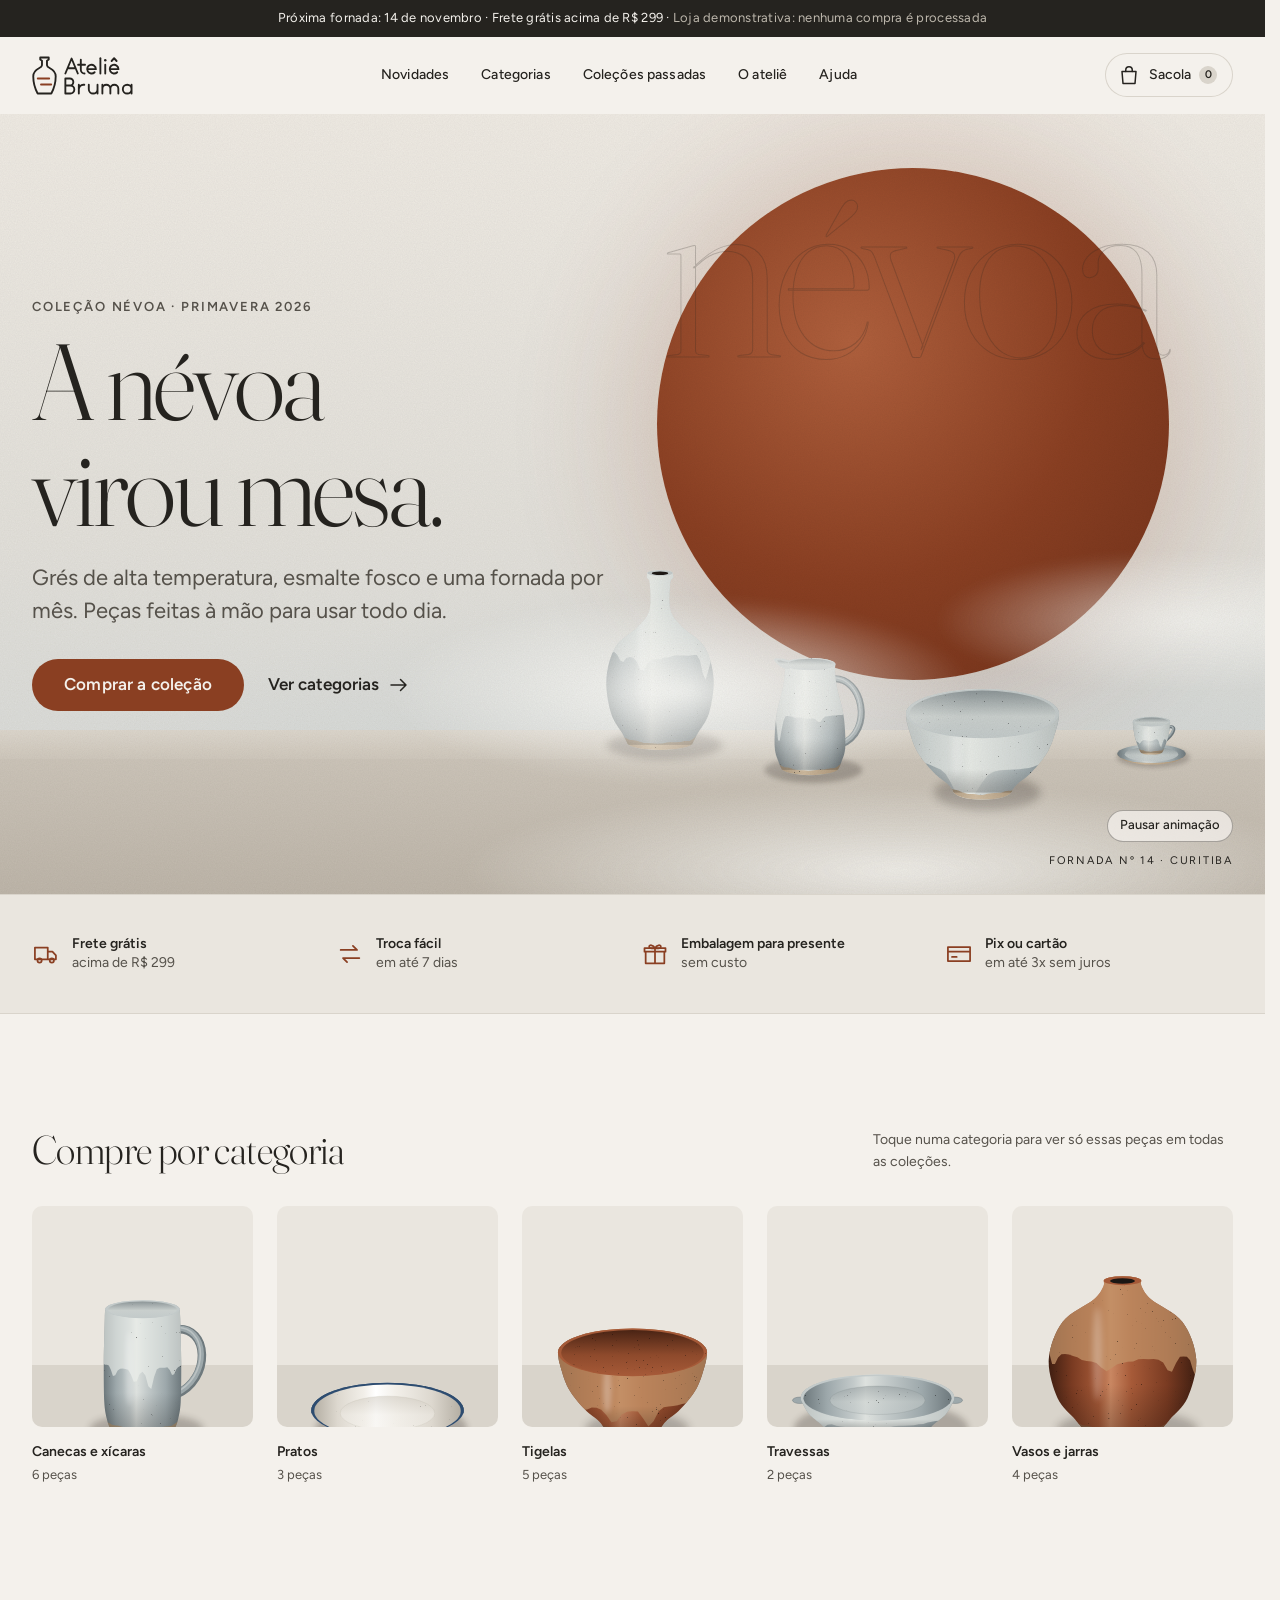
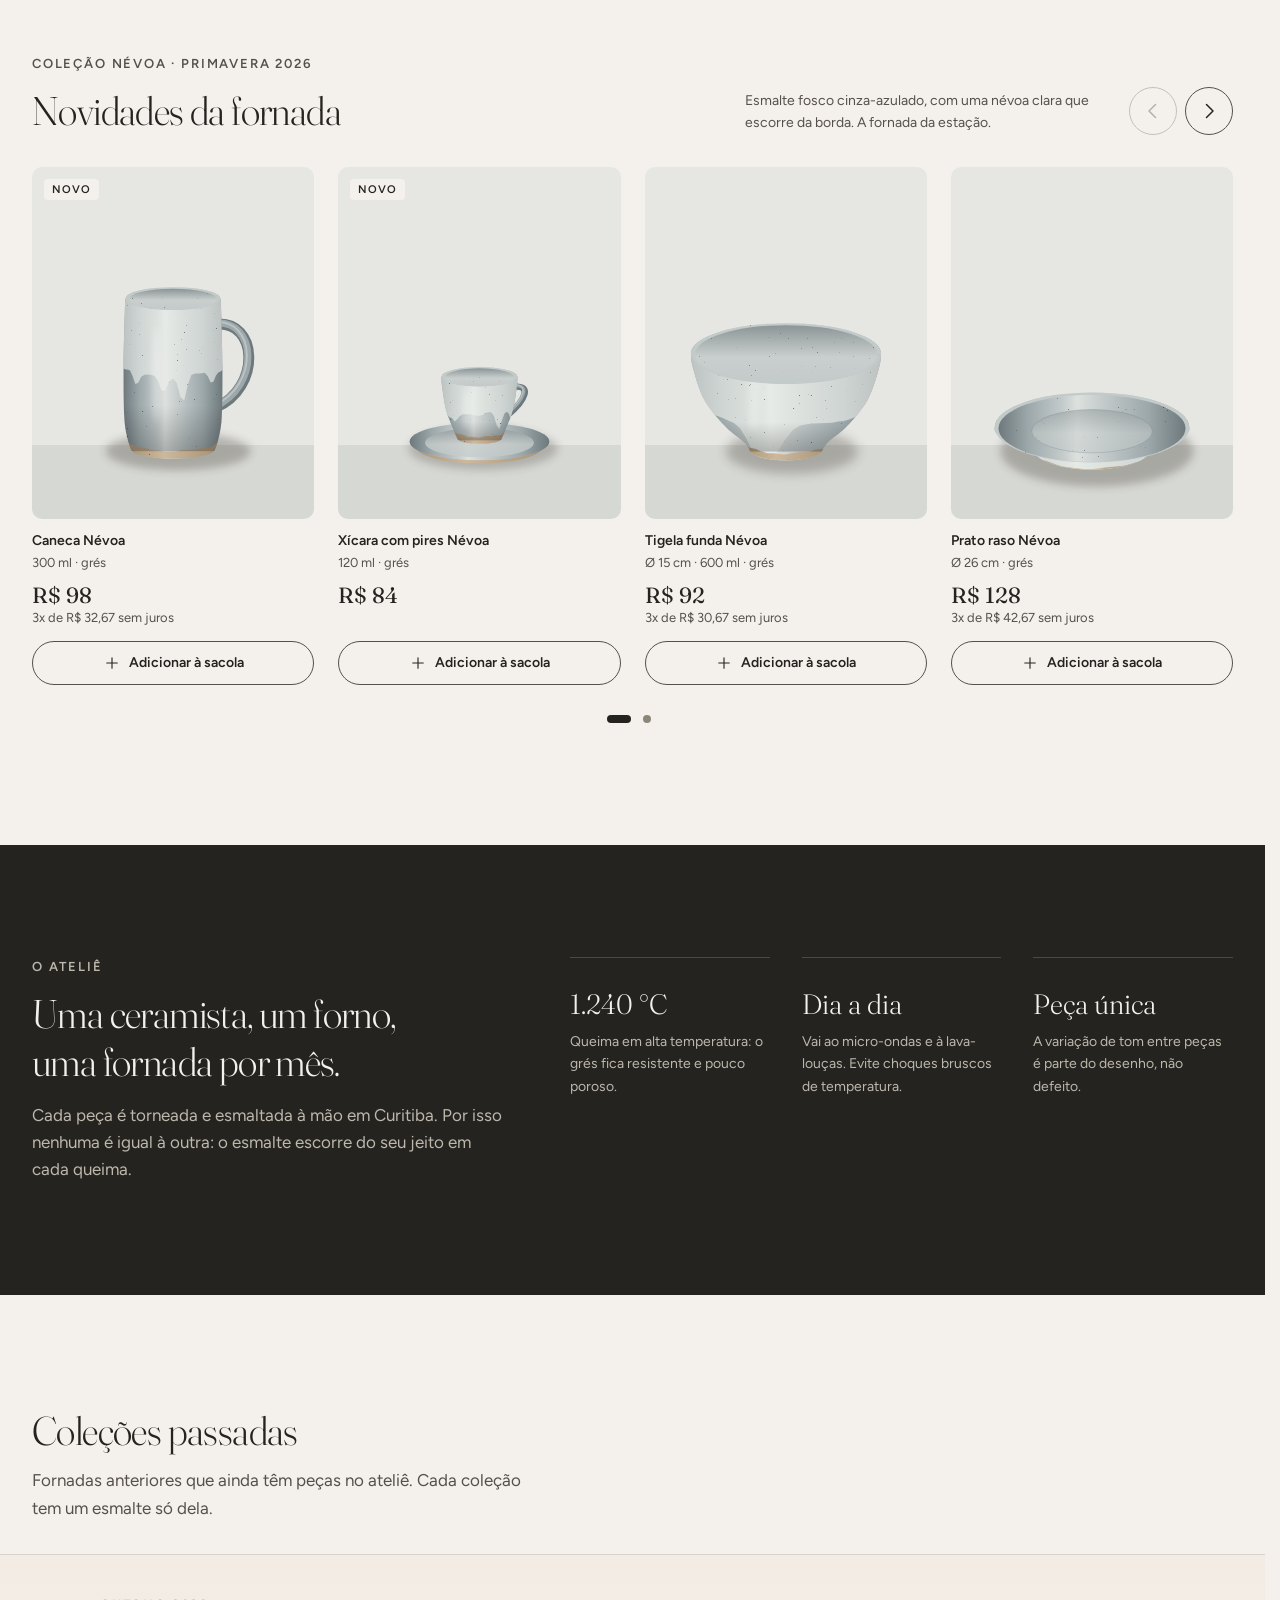
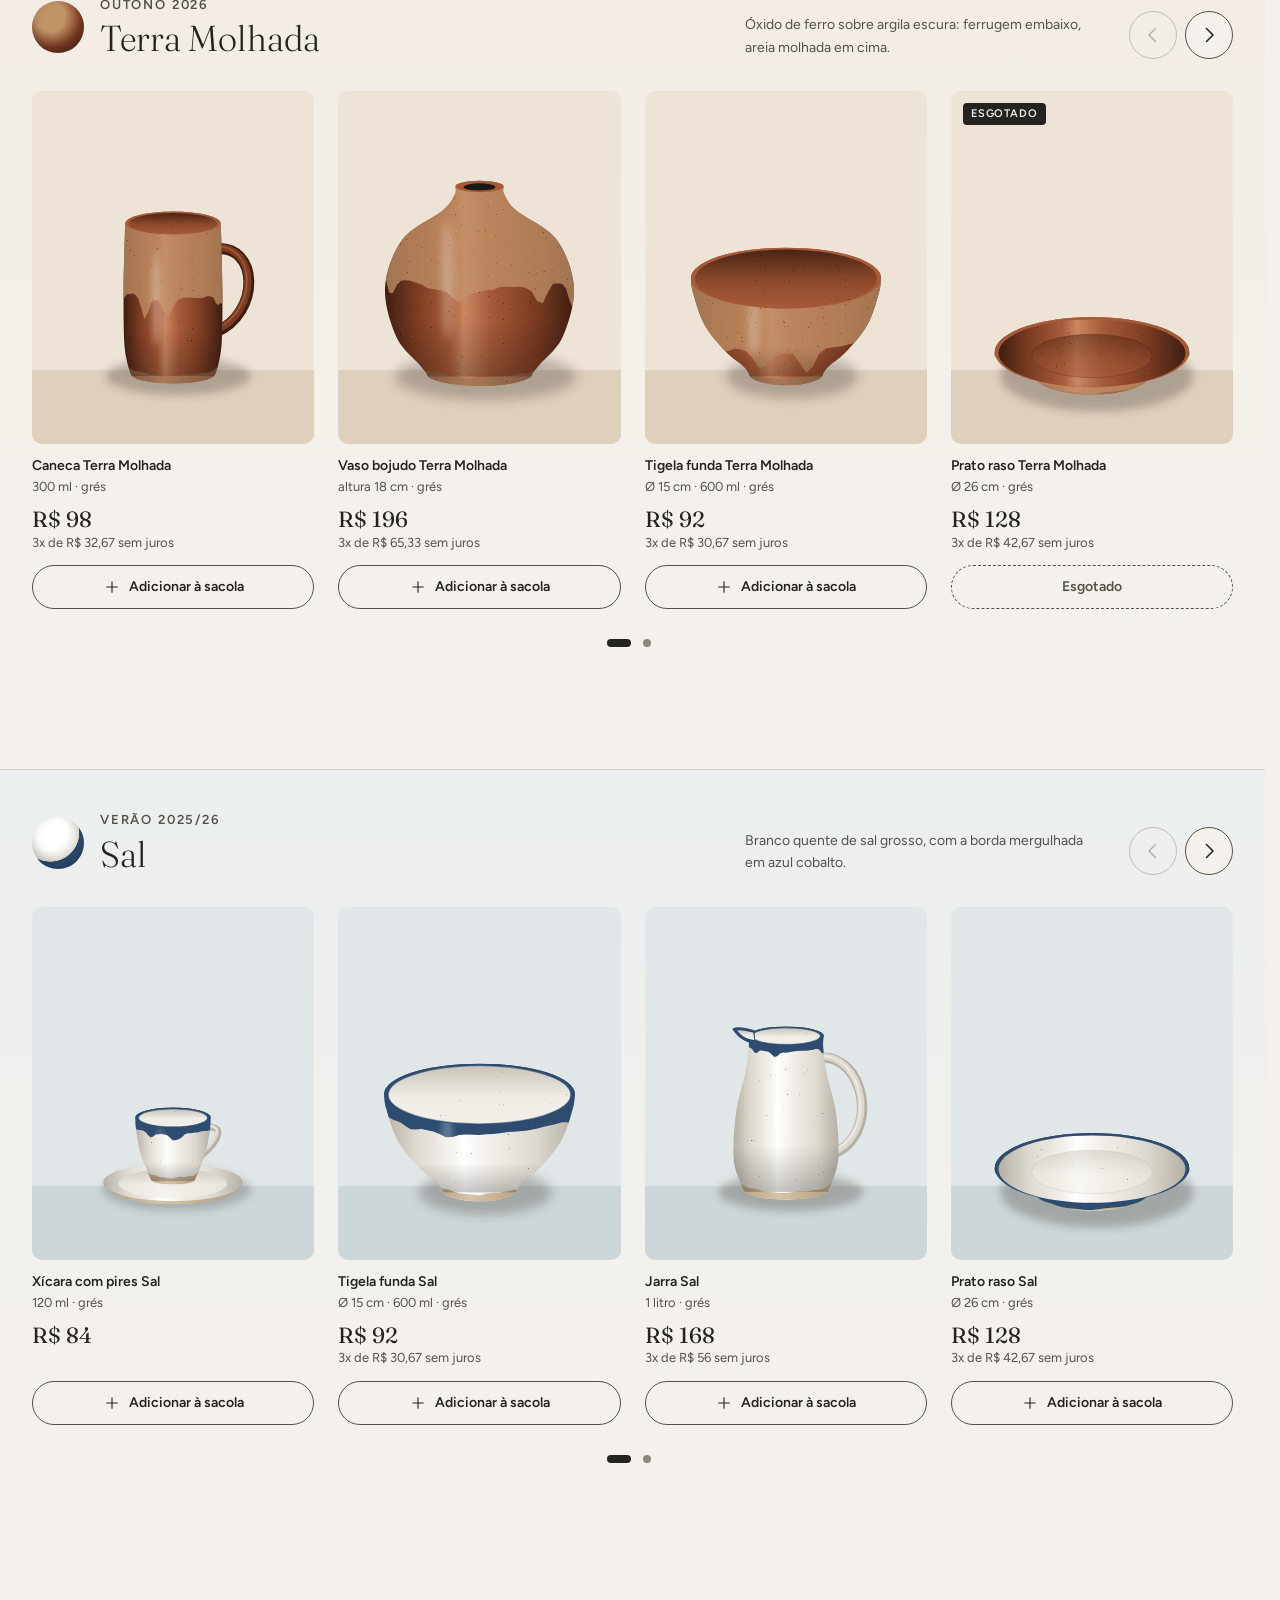
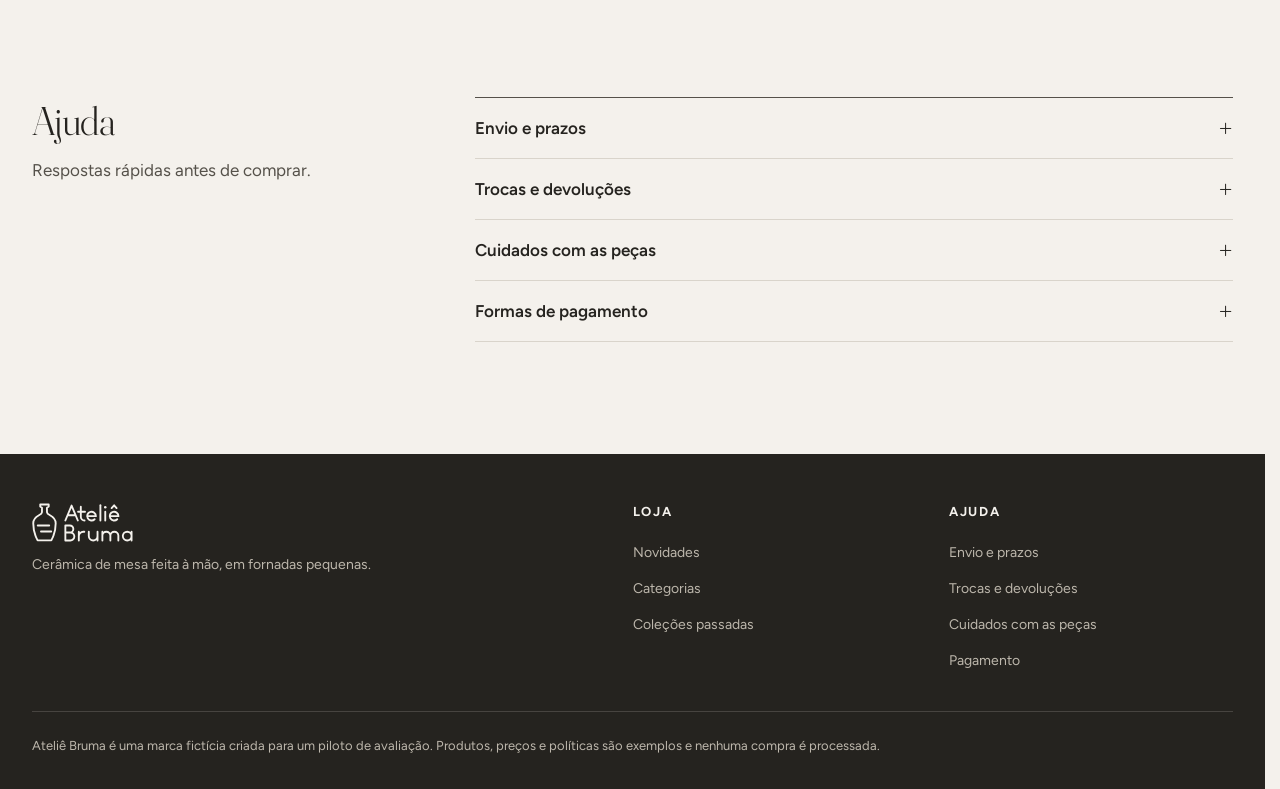
==== site/index.html @ a307203d "feat(site): faixa com data da próxima fornada e menu do celular por peça e por momento Padrões da pe" ====
<!doctype html>
<html lang="pt-BR" class="no-js">
<head>
<meta charset="utf-8">
<meta name="viewport" content="width=device-width, initial-scale=1">
<title>Ateliê Bruma | Loja de cerâmica de mesa feita à mão (marca fictícia)</title>
<meta name="description" content="Loja demonstrativa do Ateliê Bruma, marca fictícia de cerâmica de mesa em grés feita à mão. Coleção Névoa e coleções passadas. Nenhuma compra é processada.">
<meta name="robots" content="noindex">
<meta name="color-scheme" content="light">
<meta name="theme-color" content="#F4F1EC">
<link rel="icon" type="image/svg+xml" href="assets/icone.svg">
<link rel="preload" href="fonts/fraunces-latin-var.woff2" as="font" type="font/woff2" crossorigin>
<link rel="preload" href="fonts/figtree-latin-var.woff2" as="font" type="font/woff2" crossorigin>
<link rel="stylesheet" href="tokens.css">
<link rel="stylesheet" href="styles.css">
<script>document.documentElement.classList.remove("no-js");</script>
<script src="app.js" defer></script>
</head>
<body id="topo">

<a class="skip" href="#conteudo">Pular para o conteúdo</a>

<p class="announce">Próxima fornada: 14 de novembro <span class="announce__sep" aria-hidden="true">·</span> <span class="announce__ship">Frete grátis acima de R$ 299</span> <span class="announce__sep announce__sep--2" aria-hidden="true">·</span> <span class="announce__demo">Loja demonstrativa<span class="announce__long">: nenhuma compra é processada</span></span></p>

<header class="header" data-header>
  <div class="wrap header__in">
    <button class="icon-btn header__menu" type="button" aria-label="Abrir menu" aria-expanded="false" aria-controls="menu" data-open-menu><svg viewBox="0 0 24 24" aria-hidden="true"><path d="M3 6.5h18M3 12h18M3 17.5h12"/></svg></button>
    <a class="brand" href="#topo"><img src="assets/logo-principal.svg" width="101" height="40" alt="Ateliê Bruma"><span class="sr-only">, início</span></a>
    <nav class="nav" aria-label="Principal">
      <ul role="list">
        <li><a href="#novidades">Novidades</a></li>
        <li><a href="#categorias">Categorias</a></li>
        <li><a href="#colecoes">Coleções passadas</a></li>
        <li><a href="#atelie">O ateliê</a></li>
        <li><a href="#ajuda">Ajuda</a></li>
      </ul>
    </nav>
    <button class="bag-btn" type="button" aria-controls="sacola" aria-expanded="false" data-open-cart>
      <svg viewBox="0 0 24 24" aria-hidden="true"><path d="M5 8.5h14l-1 12H6z"/><path d="M8.75 8.5V7a3.25 3.25 0 0 1 6.5 0v1.5"/></svg><span class="bag-btn__label">Sacola</span><span class="bag-btn__count" data-cart-count aria-hidden="true">0</span><span class="sr-only" data-cart-count-sr>, 0 itens</span>
    </button>
  </div>
</header>

<div class="drawer drawer--left" id="menu" data-drawer hidden>
  <div class="drawer__scrim" data-close></div>
  <div class="drawer__panel" role="dialog" aria-modal="true" aria-label="Menu">
    <div class="drawer__head">
      <img src="assets/logo-principal.svg" width="81" height="32" alt="Ateliê Bruma">
      <button class="icon-btn" type="button" aria-label="Fechar menu" data-close><svg viewBox="0 0 24 24" aria-hidden="true"><path d="M5.5 5.5l13 13M18.5 5.5l-13 13"/></svg></button>
    </div>
    <nav class="mnav" aria-label="Menu principal">
      <ul role="list" class="mnav__main">
        <li><a href="#novidades">Novidades</a></li>
        <li><span class="mnav__group" id="g-peca">Por peça</span>
          <ul role="list" class="mnav__sub" aria-labelledby="g-peca">
            <li><a href="#novidades" data-filter="canecas" data-label="Canecas e xícaras">Canecas e xícaras</a></li>
            <li><a href="#novidades" data-filter="pratos" data-label="Pratos">Pratos</a></li>
            <li><a href="#novidades" data-filter="tigelas" data-label="Tigelas">Tigelas</a></li>
            <li><a href="#novidades" data-filter="travessas" data-label="Travessas">Travessas</a></li>
            <li><a href="#novidades" data-filter="vasos" data-label="Vasos e jarras">Vasos e jarras</a></li>
          </ul>
        </li>
        <li><span class="mnav__group" id="g-momento">Por momento</span>
          <ul role="list" class="mnav__sub" aria-labelledby="g-momento">
            <li><a href="#novidades" data-filter="cafe" data-label="Café da manhã">Café da manhã</a></li>
            <li><a href="#novidades" data-filter="mesa" data-label="Mesa posta">Mesa posta</a></li>
            <li><a href="#novidades" data-filter="servir" data-label="Para servir">Para servir</a></li>
            <li><a href="#novidades" data-filter="presentear" data-label="Para presentear">Para presentear</a></li>
          </ul>
        </li>
        <li><a href="#colecoes">Coleções passadas</a>
          <ul role="list" class="mnav__sub">
            <li><a href="#colecao-terra">Terra Molhada</a></li>
            <li><a href="#colecao-sal">Sal</a></li>
          </ul>
        </li>
        <li><a href="#atelie">O ateliê</a></li>
        <li><a href="#ajuda">Ajuda</a></li>
      </ul>
    </nav>
    <p class="drawer__foot">Frete grátis acima de R$ 299. Troca em até 7 dias.</p>
  </div>
</div>

<main id="conteudo" tabindex="-1">

  <section class="hero" aria-labelledby="t-hero">
    <div class="hero__stage" aria-hidden="true">
      <div class="hero__sun"></div>
      <p class="hero__word">névoa</p>
      <div class="hero__plinth"></div>
      <img class="hero__piece hero__piece--a" src="assets/pecas/nevoa-garrafa.svg" alt="" width="400" height="500">
      <img class="hero__piece hero__piece--b" src="assets/pecas/nevoa-jarra.svg" alt="" width="400" height="500">
      <img class="hero__piece hero__piece--c" src="assets/pecas/nevoa-tigela.svg" alt="" width="400" height="500">
      <img class="hero__piece hero__piece--d" src="assets/pecas/nevoa-xicara.svg" alt="" width="400" height="500">
      <div class="hero__mist hero__mist--1"></div>
      <div class="hero__mist hero__mist--2"></div>
      <div class="hero__mist hero__mist--3"></div>
      <p class="hero__note">Fornada nº 14 · Curitiba</p>
    </div>
    <button class="hero__pause" type="button" aria-pressed="false" data-pause-motion>Pausar animação</button>
    <div class="wrap hero__copy">
      <p class="kicker">Coleção Névoa · Primavera 2026</p>
      <h1 id="t-hero" class="hero__title">A névoa<br> virou mesa.</h1>
      <p class="hero__lead">Grés de alta temperatura, esmalte fosco e uma fornada por mês. Peças feitas à mão para usar todo dia.</p>
      <div class="hero__cta">
        <a class="btn" href="#novidades">Comprar a coleção</a>
        <a class="btn-link" href="#categorias">Ver categorias <svg viewBox="0 0 24 24" aria-hidden="true"><path d="M4 12h15M13.5 6.5L19 12l-5.5 5.5"/></svg></a>
      </div>
    </div>
  </section>

  <section class="perks" aria-label="Vantagens da loja">
    <ul class="wrap perks__list" role="list">
      <li><svg viewBox="0 0 24 24" aria-hidden="true"><path d="M2.5 6.5h11v10h-11zM13.5 10h4l3 3.2v3.3h-7"/><circle cx="6.5" cy="17.5" r="1.8"/><circle cx="17" cy="17.5" r="1.8"/></svg><span><strong>Frete grátis</strong> acima de R$ 299</span></li>
      <li><svg viewBox="0 0 24 24" aria-hidden="true"><path d="M4 8.5h14l-3.5-3.5M20 15.5H6l3.5 3.5"/></svg><span><strong>Troca fácil</strong> em até 7 dias</span></li>
      <li><svg viewBox="0 0 24 24" aria-hidden="true"><path d="M4 10h16v10H4zM3 7h18v3H3zM12 7v13"/><path d="M12 7c-1.5-3-5-3.2-5-1.2S10 7 12 7zm0 0c1.5-3 5-3.2 5-1.2S14 7 12 7z"/></svg><span><strong>Embalagem para presente</strong> sem custo</span></li>
      <li><svg viewBox="0 0 24 24" aria-hidden="true"><path d="M2.5 6h19v12h-19zM2.5 10h19M6 14.5h4"/></svg><span><strong>Pix ou cartão</strong> em até 3x sem juros</span></li>
    </ul>
  </section>

  <section id="categorias" class="sec sec--cats" aria-labelledby="t-categorias">
    <div class="wrap">
      <header class="sec__head">
        <h2 id="t-categorias" class="sec__title">Compre por categoria</h2>
        <p class="sec__aside">Toque numa categoria para ver só essas peças em todas as coleções.</p>
      </header>
      <ul class="cats" role="list">
        <li>
          <a class="cat" href="#novidades" data-filter="canecas" data-label="Canecas e xícaras">
            <span class="cat__media"><img src="assets/pecas/nevoa-caneca.svg" width="400" height="500" alt="" loading="lazy" decoding="async"></span>
            <span class="cat__name">Canecas e xícaras</span>
            <span class="cat__count">6 peças</span>
          </a>
        </li>
        <li>
          <a class="cat" href="#novidades" data-filter="pratos" data-label="Pratos">
            <span class="cat__media"><img src="assets/pecas/sal-prato.svg" width="400" height="500" alt="" loading="lazy" decoding="async"></span>
            <span class="cat__name">Pratos</span>
            <span class="cat__count">3 peças</span>
          </a>
        </li>
        <li>
          <a class="cat" href="#novidades" data-filter="tigelas" data-label="Tigelas">
            <span class="cat__media"><img src="assets/pecas/terra-tigela.svg" width="400" height="500" alt="" loading="lazy" decoding="async"></span>
            <span class="cat__name">Tigelas</span>
            <span class="cat__count">5 peças</span>
          </a>
        </li>
        <li>
          <a class="cat" href="#novidades" data-filter="travessas" data-label="Travessas">
            <span class="cat__media"><img src="assets/pecas/nevoa-travessa.svg" width="400" height="500" alt="" loading="lazy" decoding="async"></span>
            <span class="cat__name">Travessas</span>
            <span class="cat__count">2 peças</span>
          </a>
        </li>
        <li>
          <a class="cat" href="#novidades" data-filter="vasos" data-label="Vasos e jarras">
            <span class="cat__media"><img src="assets/pecas/terra-bojudo.svg" width="400" height="500" alt="" loading="lazy" decoding="async"></span>
            <span class="cat__name">Vasos e jarras</span>
            <span class="cat__count">4 peças</span>
          </a>
        </li>
      </ul>
    </div>
  </section>

  <div class="filterbar" data-filterbar hidden>
    <div class="wrap filterbar__in">
      <p>Mostrando: <strong data-filter-name></strong></p>
      <button class="chip" type="button" data-clear-filter>Limpar filtro <svg viewBox="0 0 24 24" aria-hidden="true"><path d="M5.5 5.5l13 13M18.5 5.5l-13 13"/></svg></button>
    </div>
  </div>

  <section id="novidades" class="sec" aria-labelledby="t-novidades">
    <div class="wrap">
      <header class="sec__head">
        <div>
          <p class="kicker">Coleção Névoa · Primavera 2026</p>
          <h2 id="t-novidades" class="sec__title">Novidades da fornada</h2>
        </div>
        <p class="sec__aside">Esmalte fosco cinza-azulado, com uma névoa clara que escorre da borda. A fornada da estação.</p>
      </header>
      <div class="carousel" data-carousel data-name="Névoa">
        <div class="carousel__nav" hidden>
          <button class="arrow" type="button" data-dir="-1" aria-label="Peças anteriores de Névoa"><svg viewBox="0 0 24 24" aria-hidden="true"><path d="M14.5 5.5L8 12l6.5 6.5"/></svg></button>
          <button class="arrow" type="button" data-dir="1" aria-label="Próximas peças de Névoa"><svg viewBox="0 0 24 24" aria-hidden="true"><path d="M9.5 5.5L16 12l-6.5 6.5"/></svg></button>
        </div>
        <ul class="carousel__track" role="list" tabindex="0" aria-labelledby="t-novidades">
          <li class="card card--nevoa" data-cat="canecas cafe presentear">
            <div class="card__media">
              <img src="assets/pecas/nevoa-caneca.svg" width="400" height="500" alt="" loading="eager" decoding="async">
              <span class="badge">Novo</span>
            </div>
            <div class="card__body">
              <h3 class="card__name">Caneca Névoa</h3>
              <p class="card__meta">300 ml · grés</p>
              <p class="price"><span class="price__val">R$ 98</span><span class="price__inst">3x de R$ 32,67<span class="price__nojuros"> sem juros</span></span></p>
              <button class="add" type="button" data-add="nevoa-caneca" data-name="Caneca Névoa" data-price="98" data-img="assets/pecas/nevoa-caneca.svg" data-col="nevoa"><svg viewBox="0 0 24 24" aria-hidden="true"><path d="M12 5v14M5 12h14"/></svg><span class="add__label" aria-hidden="true"><span class="add__long">Adicionar à sacola</span><span class="add__short">Adicionar</span></span><span class="sr-only">Adicionar Caneca Névoa à sacola</span></button>
            </div>
          </li>
          <li class="card card--nevoa" data-cat="canecas cafe presentear">
            <div class="card__media">
              <img src="assets/pecas/nevoa-xicara.svg" width="400" height="500" alt="" loading="eager" decoding="async">
              <span class="badge">Novo</span>
            </div>
            <div class="card__body">
              <h3 class="card__name">Xícara com pires Névoa</h3>
              <p class="card__meta">120 ml · grés</p>
              <p class="price"><span class="price__val">R$ 84</span></p>
              <button class="add" type="button" data-add="nevoa-xicara" data-name="Xícara com pires Névoa" data-price="84" data-img="assets/pecas/nevoa-xicara.svg" data-col="nevoa"><svg viewBox="0 0 24 24" aria-hidden="true"><path d="M12 5v14M5 12h14"/></svg><span class="add__label" aria-hidden="true"><span class="add__long">Adicionar à sacola</span><span class="add__short">Adicionar</span></span><span class="sr-only">Adicionar Xícara com pires Névoa à sacola</span></button>
            </div>
          </li>
          <li class="card card--nevoa" data-cat="tigelas cafe mesa">
            <div class="card__media">
              <img src="assets/pecas/nevoa-tigela.svg" width="400" height="500" alt="" loading="eager" decoding="async">
              
            </div>
            <div class="card__body">
              <h3 class="card__name">Tigela funda Névoa</h3>
              <p class="card__meta">Ø 15 cm · 600 ml · grés</p>
              <p class="price"><span class="price__val">R$ 92</span><span class="price__inst">3x de R$ 30,67<span class="price__nojuros"> sem juros</span></span></p>
              <button class="add" type="button" data-add="nevoa-tigela" data-name="Tigela funda Névoa" data-price="92" data-img="assets/pecas/nevoa-tigela.svg" data-col="nevoa"><svg viewBox="0 0 24 24" aria-hidden="true"><path d="M12 5v14M5 12h14"/></svg><span class="add__label" aria-hidden="true"><span class="add__long">Adicionar à sacola</span><span class="add__short">Adicionar</span></span><span class="sr-only">Adicionar Tigela funda Névoa à sacola</span></button>
            </div>
          </li>
          <li class="card card--nevoa" data-cat="pratos mesa">
            <div class="card__media">
              <img src="assets/pecas/nevoa-prato.svg" width="400" height="500" alt="" loading="eager" decoding="async">
              
            </div>
            <div class="card__body">
              <h3 class="card__name">Prato raso Névoa</h3>
              <p class="card__meta">Ø 26 cm · grés</p>
              <p class="price"><span class="price__val">R$ 128</span><span class="price__inst">3x de R$ 42,67<span class="price__nojuros"> sem juros</span></span></p>
              <button class="add" type="button" data-add="nevoa-prato" data-name="Prato raso Névoa" data-price="128" data-img="assets/pecas/nevoa-prato.svg" data-col="nevoa"><svg viewBox="0 0 24 24" aria-hidden="true"><path d="M12 5v14M5 12h14"/></svg><span class="add__label" aria-hidden="true"><span class="add__long">Adicionar à sacola</span><span class="add__short">Adicionar</span></span><span class="sr-only">Adicionar Prato raso Névoa à sacola</span></button>
            </div>
          </li>
          <li class="card card--nevoa" data-cat="vasos servir">
            <div class="card__media">
              <img src="assets/pecas/nevoa-jarra.svg" width="400" height="500" alt="" loading="lazy" decoding="async">
              <span class="badge">Novo</span>
            </div>
            <div class="card__body">
              <h3 class="card__name">Jarra Névoa</h3>
              <p class="card__meta">1 litro · grés</p>
              <p class="price"><span class="price__val">R$ 168</span><span class="price__inst">3x de R$ 56<span class="price__nojuros"> sem juros</span></span></p>
              <button class="add" type="button" data-add="nevoa-jarra" data-name="Jarra Névoa" data-price="168" data-img="assets/pecas/nevoa-jarra.svg" data-col="nevoa"><svg viewBox="0 0 24 24" aria-hidden="true"><path d="M12 5v14M5 12h14"/></svg><span class="add__label" aria-hidden="true"><span class="add__long">Adicionar à sacola</span><span class="add__short">Adicionar</span></span><span class="sr-only">Adicionar Jarra Névoa à sacola</span></button>
            </div>
          </li>
          <li class="card card--nevoa" data-cat="vasos presentear">
            <div class="card__media">
              <img src="assets/pecas/nevoa-garrafa.svg" width="400" height="500" alt="" loading="lazy" decoding="async">
              
            </div>
            <div class="card__body">
              <h3 class="card__name">Vaso garrafa Névoa</h3>
              <p class="card__meta">altura 22 cm · grés</p>
              <p class="price"><span class="price__val">R$ 186</span><span class="price__inst">3x de R$ 62<span class="price__nojuros"> sem juros</span></span></p>
              <button class="add" type="button" data-add="nevoa-garrafa" data-name="Vaso garrafa Névoa" data-price="186" data-img="assets/pecas/nevoa-garrafa.svg" data-col="nevoa"><svg viewBox="0 0 24 24" aria-hidden="true"><path d="M12 5v14M5 12h14"/></svg><span class="add__label" aria-hidden="true"><span class="add__long">Adicionar à sacola</span><span class="add__short">Adicionar</span></span><span class="sr-only">Adicionar Vaso garrafa Névoa à sacola</span></button>
            </div>
          </li>
          <li class="card card--nevoa" data-cat="travessas servir">
            <div class="card__media">
              <img src="assets/pecas/nevoa-travessa.svg" width="400" height="500" alt="" loading="lazy" decoding="async">
              
            </div>
            <div class="card__body">
              <h3 class="card__name">Travessa oval Névoa</h3>
              <p class="card__meta">32 × 22 cm · grés</p>
              <p class="price"><span class="price__val">R$ 210</span><span class="price__inst">3x de R$ 70<span class="price__nojuros"> sem juros</span></span></p>
              <button class="add" type="button" data-add="nevoa-travessa" data-name="Travessa oval Névoa" data-price="210" data-img="assets/pecas/nevoa-travessa.svg" data-col="nevoa"><svg viewBox="0 0 24 24" aria-hidden="true"><path d="M12 5v14M5 12h14"/></svg><span class="add__label" aria-hidden="true"><span class="add__long">Adicionar à sacola</span><span class="add__short">Adicionar</span></span><span class="sr-only">Adicionar Travessa oval Névoa à sacola</span></button>
            </div>
          </li>
          <li class="card card--nevoa" data-cat="canecas cafe mesa">
            <div class="card__media">
              <img src="assets/pecas/nevoa-copo.svg" width="400" height="500" alt="" loading="lazy" decoding="async">
              
            </div>
            <div class="card__body">
              <h3 class="card__name">Copo Névoa</h3>
              <p class="card__meta">250 ml · grés</p>
              <p class="price"><span class="price__val">R$ 72</span></p>
              <button class="add" type="button" data-add="nevoa-copo" data-name="Copo Névoa" data-price="72" data-img="assets/pecas/nevoa-copo.svg" data-col="nevoa"><svg viewBox="0 0 24 24" aria-hidden="true"><path d="M12 5v14M5 12h14"/></svg><span class="add__label" aria-hidden="true"><span class="add__long">Adicionar à sacola</span><span class="add__short">Adicionar</span></span><span class="sr-only">Adicionar Copo Névoa à sacola</span></button>
            </div>
          </li>
        </ul>
        <div class="carousel__dots" role="group" aria-label="Páginas da vitrine Névoa" hidden></div>
      </div>
    </div>
  </section>

  <section id="atelie" class="sec sec--ink" aria-labelledby="t-atelie">
    <div class="wrap atelie">
      <div class="atelie__intro">
        <p class="kicker kicker--inverse">O ateliê</p>
        <h2 id="t-atelie" class="sec__title">Uma ceramista, um forno, uma fornada por mês.</h2>
        <p>Cada peça é torneada e esmaltada à mão em Curitiba. Por isso nenhuma é igual à outra: o esmalte escorre do seu jeito em cada queima.</p>
      </div>
      <ul class="facts" role="list">
        <li><span class="facts__num">1.240 °C</span><span>Queima em alta temperatura: o grés fica resistente e pouco poroso.</span></li>
        <li><span class="facts__num">Dia a dia</span><span>Vai ao micro-ondas e à lava-louças. Evite choques bruscos de temperatura.</span></li>
        <li><span class="facts__num">Peça única</span><span>A variação de tom entre peças é parte do desenho, não defeito.</span></li>
      </ul>
    </div>
  </section>

  <section id="colecoes" class="sec sec--past" aria-labelledby="t-colecoes">
    <div class="wrap">
      <header class="sec__intro">
        <h2 id="t-colecoes" class="sec__title">Coleções passadas</h2>
        <p class="sec__lead">Fornadas anteriores que ainda têm peças no ateliê. Cada coleção tem um esmalte só dela.</p>
      </header>
    </div>
    <div class="past past--terra" id="colecao-terra">
      <div class="wrap">
        <header class="sec__head sec__head--past">
          <div class="past__id">
            <span class="swatch swatch--terra" aria-hidden="true"></span>
            <div>
              <p class="kicker">Outono 2026</p>
              <h3 id="t-col-terra" class="past__title">Terra Molhada</h3>
            </div>
          </div>
          <p class="sec__aside">Óxido de ferro sobre argila escura: ferrugem embaixo, areia molhada em cima.</p>
        </header>
      <div class="carousel" data-carousel data-name="Terra Molhada">
        <div class="carousel__nav" hidden>
          <button class="arrow" type="button" data-dir="-1" aria-label="Peças anteriores de Terra Molhada"><svg viewBox="0 0 24 24" aria-hidden="true"><path d="M14.5 5.5L8 12l6.5 6.5"/></svg></button>
          <button class="arrow" type="button" data-dir="1" aria-label="Próximas peças de Terra Molhada"><svg viewBox="0 0 24 24" aria-hidden="true"><path d="M9.5 5.5L16 12l-6.5 6.5"/></svg></button>
        </div>
        <ul class="carousel__track" role="list" tabindex="0" aria-labelledby="t-col-terra">
          <li class="card card--terra" data-cat="canecas cafe presentear">
            <div class="card__media">
              <img src="assets/pecas/terra-caneca.svg" width="400" height="500" alt="" loading="lazy" decoding="async">
              
            </div>
            <div class="card__body">
              <h4 class="card__name">Caneca Terra Molhada</h4>
              <p class="card__meta">300 ml · grés</p>
              <p class="price"><span class="price__val">R$ 98</span><span class="price__inst">3x de R$ 32,67<span class="price__nojuros"> sem juros</span></span></p>
              <button class="add" type="button" data-add="terra-caneca" data-name="Caneca Terra Molhada" data-price="98" data-img="assets/pecas/terra-caneca.svg" data-col="terra"><svg viewBox="0 0 24 24" aria-hidden="true"><path d="M12 5v14M5 12h14"/></svg><span class="add__label" aria-hidden="true"><span class="add__long">Adicionar à sacola</span><span class="add__short">Adicionar</span></span><span class="sr-only">Adicionar Caneca Terra Molhada à sacola</span></button>
            </div>
          </li>
          <li class="card card--terra" data-cat="vasos presentear">
            <div class="card__media">
              <img src="assets/pecas/terra-bojudo.svg" width="400" height="500" alt="" loading="lazy" decoding="async">
              
            </div>
            <div class="card__body">
              <h4 class="card__name">Vaso bojudo Terra Molhada</h4>
              <p class="card__meta">altura 18 cm · grés</p>
              <p class="price"><span class="price__val">R$ 196</span><span class="price__inst">3x de R$ 65,33<span class="price__nojuros"> sem juros</span></span></p>
              <button class="add" type="button" data-add="terra-bojudo" data-name="Vaso bojudo Terra Molhada" data-price="196" data-img="assets/pecas/terra-bojudo.svg" data-col="terra"><svg viewBox="0 0 24 24" aria-hidden="true"><path d="M12 5v14M5 12h14"/></svg><span class="add__label" aria-hidden="true"><span class="add__long">Adicionar à sacola</span><span class="add__short">Adicionar</span></span><span class="sr-only">Adicionar Vaso bojudo Terra Molhada à sacola</span></button>
            </div>
          </li>
          <li class="card card--terra" data-cat="tigelas cafe mesa">
            <div class="card__media">
              <img src="assets/pecas/terra-tigela.svg" width="400" height="500" alt="" loading="lazy" decoding="async">
              
            </div>
            <div class="card__body">
              <h4 class="card__name">Tigela funda Terra Molhada</h4>
              <p class="card__meta">Ø 15 cm · 600 ml · grés</p>
              <p class="price"><span class="price__val">R$ 92</span><span class="price__inst">3x de R$ 30,67<span class="price__nojuros"> sem juros</span></span></p>
              <button class="add" type="button" data-add="terra-tigela" data-name="Tigela funda Terra Molhada" data-price="92" data-img="assets/pecas/terra-tigela.svg" data-col="terra"><svg viewBox="0 0 24 24" aria-hidden="true"><path d="M12 5v14M5 12h14"/></svg><span class="add__label" aria-hidden="true"><span class="add__long">Adicionar à sacola</span><span class="add__short">Adicionar</span></span><span class="sr-only">Adicionar Tigela funda Terra Molhada à sacola</span></button>
            </div>
          </li>
          <li class="card card--terra" data-cat="pratos mesa">
            <div class="card__media">
              <img src="assets/pecas/terra-prato.svg" width="400" height="500" alt="" loading="lazy" decoding="async">
              <span class="badge badge--muted">Esgotado</span>
            </div>
            <div class="card__body">
              <h4 class="card__name">Prato raso Terra Molhada</h4>
              <p class="card__meta">Ø 26 cm · grés</p>
              <p class="price"><span class="price__val">R$ 128</span><span class="price__inst">3x de R$ 42,67<span class="price__nojuros"> sem juros</span></span></p>
              <button class="add" type="button" disabled>Esgotado</button>
            </div>
          </li>
          <li class="card card--terra" data-cat="tigelas mesa servir">
            <div class="card__media">
              <img src="assets/pecas/terra-ramequim.svg" width="400" height="500" alt="" loading="lazy" decoding="async">
              
            </div>
            <div class="card__body">
              <h4 class="card__name">Ramequim Terra Molhada</h4>
              <p class="card__meta">Ø 9 cm · 150 ml · grés</p>
              <p class="price"><span class="price__val">R$ 58</span></p>
              <button class="add" type="button" data-add="terra-ramequim" data-name="Ramequim Terra Molhada" data-price="58" data-img="assets/pecas/terra-ramequim.svg" data-col="terra"><svg viewBox="0 0 24 24" aria-hidden="true"><path d="M12 5v14M5 12h14"/></svg><span class="add__label" aria-hidden="true"><span class="add__long">Adicionar à sacola</span><span class="add__short">Adicionar</span></span><span class="sr-only">Adicionar Ramequim Terra Molhada à sacola</span></button>
            </div>
          </li>
          <li class="card card--terra" data-cat="canecas cafe mesa">
            <div class="card__media">
              <img src="assets/pecas/terra-copo.svg" width="400" height="500" alt="" loading="lazy" decoding="async">
              
            </div>
            <div class="card__body">
              <h4 class="card__name">Copo Terra Molhada</h4>
              <p class="card__meta">250 ml · grés</p>
              <p class="price"><span class="price__val">R$ 72</span></p>
              <button class="add" type="button" data-add="terra-copo" data-name="Copo Terra Molhada" data-price="72" data-img="assets/pecas/terra-copo.svg" data-col="terra"><svg viewBox="0 0 24 24" aria-hidden="true"><path d="M12 5v14M5 12h14"/></svg><span class="add__label" aria-hidden="true"><span class="add__long">Adicionar à sacola</span><span class="add__short">Adicionar</span></span><span class="sr-only">Adicionar Copo Terra Molhada à sacola</span></button>
            </div>
          </li>
        </ul>
        <div class="carousel__dots" role="group" aria-label="Páginas da vitrine Terra Molhada" hidden></div>
      </div>
      </div>
    </div>
    <div class="past past--sal" id="colecao-sal">
      <div class="wrap">
        <header class="sec__head sec__head--past">
          <div class="past__id">
            <span class="swatch swatch--sal" aria-hidden="true"></span>
            <div>
              <p class="kicker">Verão 2025/26</p>
              <h3 id="t-col-sal" class="past__title">Sal</h3>
            </div>
          </div>
          <p class="sec__aside">Branco quente de sal grosso, com a borda mergulhada em azul cobalto.</p>
        </header>
      <div class="carousel" data-carousel data-name="Sal">
        <div class="carousel__nav" hidden>
          <button class="arrow" type="button" data-dir="-1" aria-label="Peças anteriores de Sal"><svg viewBox="0 0 24 24" aria-hidden="true"><path d="M14.5 5.5L8 12l6.5 6.5"/></svg></button>
          <button class="arrow" type="button" data-dir="1" aria-label="Próximas peças de Sal"><svg viewBox="0 0 24 24" aria-hidden="true"><path d="M9.5 5.5L16 12l-6.5 6.5"/></svg></button>
        </div>
        <ul class="carousel__track" role="list" tabindex="0" aria-labelledby="t-col-sal">
          <li class="card card--sal" data-cat="canecas cafe presentear">
            <div class="card__media">
              <img src="assets/pecas/sal-xicara.svg" width="400" height="500" alt="" loading="lazy" decoding="async">
              
            </div>
            <div class="card__body">
              <h4 class="card__name">Xícara com pires Sal</h4>
              <p class="card__meta">120 ml · grés</p>
              <p class="price"><span class="price__val">R$ 84</span></p>
              <button class="add" type="button" data-add="sal-xicara" data-name="Xícara com pires Sal" data-price="84" data-img="assets/pecas/sal-xicara.svg" data-col="sal"><svg viewBox="0 0 24 24" aria-hidden="true"><path d="M12 5v14M5 12h14"/></svg><span class="add__label" aria-hidden="true"><span class="add__long">Adicionar à sacola</span><span class="add__short">Adicionar</span></span><span class="sr-only">Adicionar Xícara com pires Sal à sacola</span></button>
            </div>
          </li>
          <li class="card card--sal" data-cat="tigelas cafe mesa">
            <div class="card__media">
              <img src="assets/pecas/sal-tigela.svg" width="400" height="500" alt="" loading="lazy" decoding="async">
              
            </div>
            <div class="card__body">
              <h4 class="card__name">Tigela funda Sal</h4>
              <p class="card__meta">Ø 15 cm · 600 ml · grés</p>
              <p class="price"><span class="price__val">R$ 92</span><span class="price__inst">3x de R$ 30,67<span class="price__nojuros"> sem juros</span></span></p>
              <button class="add" type="button" data-add="sal-tigela" data-name="Tigela funda Sal" data-price="92" data-img="assets/pecas/sal-tigela.svg" data-col="sal"><svg viewBox="0 0 24 24" aria-hidden="true"><path d="M12 5v14M5 12h14"/></svg><span class="add__label" aria-hidden="true"><span class="add__long">Adicionar à sacola</span><span class="add__short">Adicionar</span></span><span class="sr-only">Adicionar Tigela funda Sal à sacola</span></button>
            </div>
          </li>
          <li class="card card--sal" data-cat="vasos servir">
            <div class="card__media">
              <img src="assets/pecas/sal-jarra.svg" width="400" height="500" alt="" loading="lazy" decoding="async">
              
            </div>
            <div class="card__body">
              <h4 class="card__name">Jarra Sal</h4>
              <p class="card__meta">1 litro · grés</p>
              <p class="price"><span class="price__val">R$ 168</span><span class="price__inst">3x de R$ 56<span class="price__nojuros"> sem juros</span></span></p>
              <button class="add" type="button" data-add="sal-jarra" data-name="Jarra Sal" data-price="168" data-img="assets/pecas/sal-jarra.svg" data-col="sal"><svg viewBox="0 0 24 24" aria-hidden="true"><path d="M12 5v14M5 12h14"/></svg><span class="add__label" aria-hidden="true"><span class="add__long">Adicionar à sacola</span><span class="add__short">Adicionar</span></span><span class="sr-only">Adicionar Jarra Sal à sacola</span></button>
            </div>
          </li>
          <li class="card card--sal" data-cat="pratos mesa">
            <div class="card__media">
              <img src="assets/pecas/sal-prato.svg" width="400" height="500" alt="" loading="lazy" decoding="async">
              
            </div>
            <div class="card__body">
              <h4 class="card__name">Prato raso Sal</h4>
              <p class="card__meta">Ø 26 cm · grés</p>
              <p class="price"><span class="price__val">R$ 128</span><span class="price__inst">3x de R$ 42,67<span class="price__nojuros"> sem juros</span></span></p>
              <button class="add" type="button" data-add="sal-prato" data-name="Prato raso Sal" data-price="128" data-img="assets/pecas/sal-prato.svg" data-col="sal"><svg viewBox="0 0 24 24" aria-hidden="true"><path d="M12 5v14M5 12h14"/></svg><span class="add__label" aria-hidden="true"><span class="add__long">Adicionar à sacola</span><span class="add__short">Adicionar</span></span><span class="sr-only">Adicionar Prato raso Sal à sacola</span></button>
            </div>
          </li>
          <li class="card card--sal" data-cat="travessas servir">
            <div class="card__media">
              <img src="assets/pecas/sal-travessa.svg" width="400" height="500" alt="" loading="lazy" decoding="async">
              <span class="badge badge--muted">Esgotado</span>
            </div>
            <div class="card__body">
              <h4 class="card__name">Travessa oval Sal</h4>
              <p class="card__meta">32 × 22 cm · grés</p>
              <p class="price"><span class="price__val">R$ 210</span><span class="price__inst">3x de R$ 70<span class="price__nojuros"> sem juros</span></span></p>
              <button class="add" type="button" disabled>Esgotado</button>
            </div>
          </li>
          <li class="card card--sal" data-cat="tigelas mesa servir">
            <div class="card__media">
              <img src="assets/pecas/sal-ramequim.svg" width="400" height="500" alt="" loading="lazy" decoding="async">
              
            </div>
            <div class="card__body">
              <h4 class="card__name">Ramequim Sal</h4>
              <p class="card__meta">Ø 9 cm · 150 ml · grés</p>
              <p class="price"><span class="price__val">R$ 58</span></p>
              <button class="add" type="button" data-add="sal-ramequim" data-name="Ramequim Sal" data-price="58" data-img="assets/pecas/sal-ramequim.svg" data-col="sal"><svg viewBox="0 0 24 24" aria-hidden="true"><path d="M12 5v14M5 12h14"/></svg><span class="add__label" aria-hidden="true"><span class="add__long">Adicionar à sacola</span><span class="add__short">Adicionar</span></span><span class="sr-only">Adicionar Ramequim Sal à sacola</span></button>
            </div>
          </li>
        </ul>
        <div class="carousel__dots" role="group" aria-label="Páginas da vitrine Sal" hidden></div>
      </div>
      </div>
    </div>
  </section>


  <section id="ajuda" class="sec" aria-labelledby="t-ajuda">
    <div class="wrap faq">
      <header>
        <h2 id="t-ajuda" class="sec__title">Ajuda</h2>
        <p class="sec__lead">Respostas rápidas antes de comprar.</p>
      </header>
      <div class="faq__list">
        <details id="envio">
          <summary>Envio e prazos</summary>
          <p>Postamos em até 3 dias úteis, em caixa com proteção individual para cada peça. O prazo de entrega depende do CEP e aparece na sacola de uma loja real; nesta demonstração não há cálculo de frete.</p>
        </details>
        <details id="trocas">
          <summary>Trocas e devoluções</summary>
          <p>Você tem 7 dias após o recebimento para pedir troca ou devolução, como prevê o Código de Defesa do Consumidor. Se a peça chegar com dano, enviamos outra.</p>
        </details>
        <details id="cuidados">
          <summary>Cuidados com as peças</summary>
          <p>Grés queimado a 1.240 °C pode ir ao micro-ondas e à lava-louças. Evite tirar a peça da geladeira direto para o forno quente.</p>
        </details>
        <details id="pagamento">
          <summary>Formas de pagamento</summary>
          <p>Pix ou cartão de crédito em até 3x sem juros, a partir de R$ 90.</p>
        </details>
      </div>
    </div>
  </section>

</main>

<footer class="footer">
  <div class="wrap footer__grid">
    <div class="footer__brand">
      <img src="assets/logo-mono-fundo-escuro.svg" width="101" height="40" alt="Ateliê Bruma">
      <p>Cerâmica de mesa feita à mão, em fornadas pequenas.</p>
    </div>
    <nav class="footer__col" aria-label="Loja">
      <h2>Loja</h2>
      <ul role="list">
        <li><a href="#novidades">Novidades</a></li>
        <li><a href="#categorias">Categorias</a></li>
        <li><a href="#colecoes">Coleções passadas</a></li>
      </ul>
    </nav>
    <nav class="footer__col" aria-label="Ajuda">
      <h2>Ajuda</h2>
      <ul role="list">
        <li><a href="#envio">Envio e prazos</a></li>
        <li><a href="#trocas">Trocas e devoluções</a></li>
        <li><a href="#cuidados">Cuidados com as peças</a></li>
        <li><a href="#pagamento">Pagamento</a></li>
      </ul>
    </nav>
    <p class="footer__legal">Ateliê Bruma é uma marca fictícia criada para um piloto de avaliação. Produtos, preços e políticas são exemplos e nenhuma compra é processada.</p>
  </div>
</footer>

<div class="drawer drawer--right" id="sacola" data-drawer hidden>
  <div class="drawer__scrim" data-close></div>
  <div class="drawer__panel cart" role="dialog" aria-modal="true" aria-labelledby="t-sacola">
    <div class="drawer__head">
      <h2 id="t-sacola" class="cart__title">Sua sacola</h2>
      <button class="icon-btn" type="button" aria-label="Fechar sacola" data-close><svg viewBox="0 0 24 24" aria-hidden="true"><path d="M5.5 5.5l13 13M18.5 5.5l-13 13"/></svg></button>
    </div>
    <div class="cart__ship" data-ship>
      <p data-ship-text>Faltam R$ 299 para o frete grátis.</p>
      <div class="cart__bar"><span data-ship-bar></span></div>
    </div>
    <ul class="cart__list" role="list" data-cart-list></ul>
    <div class="cart__empty" data-cart-empty>
      <p>Sua sacola está vazia.</p>
      <a class="btn btn--ghost" href="#novidades" data-close>Ver novidades</a>
    </div>
    <div class="cart__foot" data-cart-foot hidden>
      <p class="cart__sum"><span>Subtotal</span><strong data-cart-subtotal>R$ 0</strong></p>
      <button class="btn btn--block" type="button" data-checkout>Finalizar compra</button>
      <p class="cart__notice" data-checkout-notice role="status"></p>
    </div>
  </div>
</div>

<div class="toast" role="status" aria-live="polite" data-toast></div>

<script>window.BRUMA_FRETE_GRATIS = 299;</script>
</body>
</html>
---- site/tokens.css ----
/* Ateliê Bruma | tokens (marca FICTÍCIA) | UI-001 APROVADO em 2026-10-22 (ver handoffs/approval-log.md)
   Mantido à mão em sincronia com tokens.json. Sem identidade da EIXO.
   Contrastes: calculados à mão e conferidos por script pela revisão independente (evidence/UI-001/contrast-check.json); ver ui-handoff.md §7.
   Fontes: não carregadas aqui. Fraunces e Figtree (SIL OFL 1.1) devem ser auto-hospedadas pelo Developer. */

:root {
  /* ---------- Primitives de cor ---------- */
  --fog-50:    #F4F1EC;
  --fog-100:   #EAE6DF;
  --fog-200:   #D9D4CB;
  --stone-300: #BDB7AC;
  --ink-700:   #55514A;
  --ink-900:   #25231F;
  --clay-700:  #8A3F22;
  --clay-800:  #6F3019;
  --clay-900:  #5A2813;
  --mist-300:  #B9C4C8; /* DECORATIVO apenas */

  /* ---------- Aliases semânticos ---------- */
  --background-canvas:  var(--fog-50);
  --background-surface: var(--fog-100);
  --background-chip:    var(--fog-200);
  --background-inverse: var(--ink-900);
  --background-hover:   var(--fog-100);
  --background-pressed: var(--fog-200);
  --background-placeholder-mist: var(--mist-300);

  --text-primary:           var(--ink-900);
  --text-secondary:         var(--ink-700);
  --text-link:              var(--clay-700);
  --text-inverse:           var(--fog-50);
  --text-inverse-secondary: var(--stone-300);

  --action-primary:        var(--clay-700);
  --action-primary-hover:  var(--clay-800);
  --action-primary-active: var(--clay-900);
  --action-on-primary:     var(--fog-50);

  --border-default: var(--fog-200);   /* decorativo */
  --border-strong:  var(--ink-700);   /* borda de placeholder; 4,43 a 7,00 sobre fog-50/100/200 e mist-300 */

  --focus-ring:         var(--ink-900);
  --focus-ring-inverse: var(--fog-50);

  --brand-mark:   var(--ink-900);
  --brand-accent: var(--clay-700);

  /* ---------- Tipografia ---------- */
  --font-display: "Fraunces", "Iowan Old Style", "Palatino Linotype", Georgia, serif;
  --font-text:    "Figtree", system-ui, -apple-system, "Segoe UI", Roboto, sans-serif;

  --weight-light: 300;
  --weight-regular: 400;
  --weight-medium: 500;
  --weight-semibold: 600;

  --size-xs:   0.8125rem;
  --size-sm:   0.875rem;
  --size-base: 1.0625rem;
  --size-lg:   clamp(1.1875rem, 1.1rem + 0.5vw, 1.375rem);
  --size-h3:   1.375rem;
  --size-h2:   clamp(1.75rem, 1.4rem + 1.8vw, 2.5rem);
  --size-h1:   clamp(2.25rem, 1.4rem + 3.2vw, 4rem);

  --leading-tight:   1.1;
  --leading-heading: 1.2;
  --leading-ui:      1.4;
  --leading-body:    1.6;

  --tracking-display: -0.01em;
  --tracking-label:   0.02em;

  /* ---------- Espaçamento (base 4 px) ---------- */
  --space-1: 4px;
  --space-2: 8px;
  --space-3: 12px;
  --space-4: 16px;
  --space-5: 20px;
  --space-6: 24px;
  --space-8: 32px;
  --space-10: 40px;
  --space-12: 48px;
  --space-16: 64px;
  --space-20: 80px;
  --space-24: 96px;
  --space-32: 128px;

  /* ---------- Layout ---------- */
  --gutter: clamp(1rem, 5vw, 2rem);
  --container: 72rem;          /* a loja (DEV-002) usa 80rem, definido em styles.css */
  --measure: 62ch;
  --header-height: 56px;
  --anchor-offset: 5rem;       /* use em scroll-padding-top e scroll-margin-top */
  --section-y: 64px;           /* mobile; 112px a partir de 1024px (ver abaixo) */
  --target-min: 24px;
  --target-comfort: 44px;

  /* ---------- Raio ---------- */
  --radius-none: 0;
  --radius-sm: 4px;
  --radius-md: 10px;
  --radius-lg: 20px;
  --radius-arch: 999px 999px 10px 10px;
  --radius-pill: 999px;

  /* ---------- Foco e bordas ---------- */
  --focus-width: 3px;
  --focus-offset: 3px;
  --focus-offset-tight: 2px;
  --border-hairline: 1px;
  --border-dashed-width: 2px;

  /* ---------- Elevação ---------- */
  --elevation-none: none;

  /* ---------- Movimento ---------- */
  --motion-fast: 120ms;
  --motion-base: 200ms;
  --motion-easing: cubic-bezier(0.2, 0, 0, 1);
  --scroll-behavior: smooth;
}

@media (min-width: 1024px) {
  :root { --section-y: 112px; }
}

/* Movimento reduzido: nenhuma transição, rolagem imediata (WCAG 2.3.3 como boa prática; AC-NAV-06) */
@media (prefers-reduced-motion: reduce) {
  :root {
    --motion-fast: 0s;
    --motion-base: 0s;
    --scroll-behavior: auto;
  }
}

/* Uso esperado (referência, não obrigatório aqui):
   html { scroll-behavior: var(--scroll-behavior); scroll-padding-top: var(--anchor-offset); }
   :where([id]) { scroll-margin-top: var(--anchor-offset); }
   :focus-visible { outline: var(--focus-width) solid var(--focus-ring); outline-offset: var(--focus-offset); }
*/
---- site/styles.css ----
/* Ateliê Bruma | loja demonstrativa (DEV-002) | marca FICTÍCIA
   Depende de tokens.css (cópia de docs/ui/tokens.css). Especificação: docs/ux/revisao-002-ecommerce.md e docs/ui/revisao-002.md.
   Pontos de quebra: celular < 768 px, tablet 768–1023 px, desktop ≥ 1024 px. */

/* ---------- Fontes auto-hospedadas (SIL OFL 1.1; ver site/fonts/README.md) ---------- */
@font-face {
  font-family: "Fraunces";
  src: url("fonts/fraunces-latin-var.woff2") format("woff2");
  font-weight: 300 600;
  font-style: normal;
  font-display: swap;
}
@font-face {
  font-family: "Figtree";
  src: url("fonts/figtree-latin-var.woff2") format("woff2");
  font-weight: 300 900;
  font-style: normal;
  font-display: swap;
}

:root {
  color-scheme: light;
  --stack-display: "Fraunces", "Iowan Old Style", "Palatino Linotype", Georgia, serif;
  --stack-text: "Figtree", system-ui, -apple-system, "Segoe UI", Roboto, sans-serif;
  --container: 80rem;
  --header-height: 64px;
  --anchor-offset: 88px;
  --gap: 12px;
  --card-w: calc((100vw - var(--gutter) - 2 * var(--gap)) / 2.3);
  --hairline: 1px solid var(--border-default);
  /* tons de fundo por coleção (decorativos, sem texto por cima) */
  --tint-nevoa: #E6E7E3;
  --tint-nevoa-floor: #D6D8D3;
  --tint-terra: #EDE3D7;
  --tint-terra-floor: #DFCFBD;
  --tint-sal: #E1E7E8;
  --tint-sal-floor: #CDD6D8;
}
@media (min-width: 768px) {
  :root { --gap: 16px; --card-w: calc((100% - 3 * var(--gap)) / 3.3); }
}
@media (min-width: 1024px) {
  :root { --gap: 24px; --card-w: calc((100% - 3 * var(--gap)) / 4); --header-height: 76px; }
}

/* ---------- Base ---------- */
*, *::before, *::after { box-sizing: border-box; }
html {
  scrollbar-gutter: stable;
  -webkit-text-size-adjust: 100%;
  text-size-adjust: 100%;
  scroll-padding-top: var(--anchor-offset);
}
@media (prefers-reduced-motion: no-preference) {
  html { scroll-behavior: smooth; }
}
body {
  margin: 0;
  background: var(--background-canvas);
  color: var(--text-primary);
  font-family: var(--stack-text);
  font-size: var(--size-base);
  line-height: var(--leading-body);
  -webkit-font-smoothing: antialiased;
  text-rendering: optimizeLegibility;
  overflow-x: clip;
}
body.is-locked { overflow: hidden; }
img, svg { display: block; max-width: 100%; }
h1, h2, h3, h4, p, ul, figure { margin: 0; }
:where(ul[role="list"]) { list-style: none; padding: 0; }
a { color: inherit; text-decoration-thickness: 1px; text-underline-offset: 0.2em; }
button { font: inherit; color: inherit; cursor: pointer; }
button:disabled { cursor: not-allowed; }
svg[aria-hidden] { width: 24px; height: 24px; fill: none; stroke: currentColor; stroke-width: 1.5; stroke-linecap: round; stroke-linejoin: round; flex: none; }
:focus-visible { outline: var(--focus-width) solid var(--focus-ring); outline-offset: var(--focus-offset); }
#conteudo:focus { outline: none; }

.wrap { width: 100%; max-width: var(--container); margin-inline: auto; padding-inline: var(--gutter); }
.sr-only { position: absolute; width: 1px; height: 1px; padding: 0; margin: -1px; overflow: hidden; clip: rect(0 0 0 0); white-space: nowrap; border: 0; }
.skip { position: absolute; left: var(--space-4); top: -100px; z-index: 100; padding: var(--space-3) var(--space-4); background: var(--background-inverse); color: var(--text-inverse); border-radius: var(--radius-sm); }
.skip:focus { top: var(--space-4); }

/* ---------- Tipografia utilitária ---------- */
.kicker {
  font-size: var(--size-xs);
  font-weight: var(--weight-semibold);
  letter-spacing: 0.14em;
  text-transform: uppercase;
  color: var(--text-secondary);
  margin-bottom: var(--space-3);
}
.kicker--inverse { color: var(--text-inverse-secondary); }
.sec__title {
  font-family: var(--stack-display);
  font-weight: var(--weight-light);
  font-size: var(--size-h2);
  line-height: var(--leading-heading);
  letter-spacing: -0.015em;
  font-variation-settings: "opsz" 96;
  text-wrap: balance;
}
.sec__lead { color: var(--text-secondary); max-width: 46ch; margin-top: var(--space-3); }
.sec__aside { color: var(--text-secondary); font-size: var(--size-sm); max-width: 40ch; }

/* ---------- Botões ---------- */
.btn {
  display: inline-flex; align-items: center; justify-content: center; gap: var(--space-2);
  min-height: 52px; padding: 0 var(--space-8);
  border: 0; border-radius: var(--radius-pill);
  background: var(--action-primary); color: var(--action-on-primary);
  font-weight: var(--weight-semibold); text-decoration: none; letter-spacing: 0.01em;
  transition: background-color var(--motion-base) var(--motion-easing), transform var(--motion-fast) var(--motion-easing);
}
.btn:hover { background: var(--action-primary-hover); }
.btn:active { background: var(--action-primary-active); transform: translateY(1px); }
.btn--block { width: 100%; }
.btn--ghost { background: transparent; color: var(--text-primary); box-shadow: inset 0 0 0 1px var(--border-strong); }
.btn--ghost:hover { background: var(--background-hover); }
.btn-link {
  display: inline-flex; align-items: center; gap: var(--space-2); min-height: 44px;
  font-weight: var(--weight-semibold); text-decoration: none;
}
.btn-link svg { transition: transform var(--motion-base) var(--motion-easing); }
.btn-link:hover svg { transform: translateX(4px); }
.icon-btn {
  display: inline-grid; place-items: center; width: 44px; height: 44px;
  border: 0; border-radius: var(--radius-pill); background: transparent;
}
.icon-btn:hover { background: var(--background-hover); }

/* ---------- Faixa de aviso ---------- */
.announce {
  background: var(--background-inverse); color: var(--text-inverse);
  font-size: var(--size-xs); letter-spacing: 0.02em; text-align: center;
  padding: var(--space-2) var(--gutter);
}
.announce__demo { color: var(--text-inverse-secondary); }
@media (max-width: 599px) {
  .announce__long, .announce__ship, .announce__sep--2 { display: none; }
}

/* ---------- Header ---------- */
.header {
  position: sticky; top: 0; z-index: 40;
  background: color-mix(in srgb, var(--background-canvas) 97%, transparent);
  backdrop-filter: saturate(1.2) blur(10px);
  -webkit-backdrop-filter: saturate(1.2) blur(10px);
  border-bottom: 1px solid transparent;
  transition: border-color var(--motion-base) var(--motion-easing);
}
.header.is-scrolled { border-bottom-color: var(--border-default); }
.header__in {
  display: grid; grid-template-columns: 44px 1fr auto; align-items: center; gap: var(--space-2);
  height: var(--header-height);
}
.brand { justify-self: center; display: block; border-radius: var(--radius-sm); }
.brand img { width: 88px; height: auto; }
.nav { display: none; }
.bag-btn {
  position: relative; display: inline-flex; align-items: center; gap: var(--space-2);
  min-height: 44px; min-width: 44px; padding: 0 var(--space-2); justify-content: center;
  border: 0; border-radius: var(--radius-pill); background: transparent; font-weight: var(--weight-medium);
}
.bag-btn:hover { background: var(--background-hover); }
.bag-btn__label { position: absolute; width: 1px; height: 1px; overflow: hidden; clip: rect(0 0 0 0); white-space: nowrap; }
.bag-btn__count {
  position: absolute; top: 4px; right: 2px;
  min-width: 18px; height: 18px; padding: 0 5px; border-radius: 9px;
  background: var(--action-primary); color: var(--action-on-primary);
  font-size: 11px; font-weight: var(--weight-semibold); line-height: 18px; text-align: center;
  font-variant-numeric: tabular-nums;
}
.bag-btn__count[data-empty] { background: var(--background-chip); color: var(--text-primary); }
.bag-btn.is-bumped .bag-btn__count { animation: bump 420ms var(--motion-easing); }
@keyframes bump { 40% { transform: scale(1.35); } }

@media (min-width: 1024px) {
  .header__in { grid-template-columns: auto 1fr auto; gap: var(--space-10); }
  .header__menu { display: none; }
  .brand { justify-self: start; }
  .brand img { width: 101px; }
  .nav { display: block; }
  .nav ul { display: flex; gap: var(--space-8); justify-content: center; }
  .nav a {
    position: relative; display: inline-block; padding: var(--space-2) 0;
    font-size: var(--size-sm); font-weight: var(--weight-medium); text-decoration: none; letter-spacing: 0.01em;
  }
  .nav a::after {
    content: ""; position: absolute; left: 0; right: 0; bottom: 2px; height: 1px; background: currentColor;
    transform: scaleX(0); transform-origin: left; transition: transform var(--motion-base) var(--motion-easing);
  }
  .nav a:hover::after { transform: scaleX(1); }
  .bag-btn { padding: 0 var(--space-4) 0 var(--space-3); box-shadow: inset 0 0 0 1px var(--border-default); }
  .bag-btn__label { position: static; width: auto; height: auto; overflow: visible; clip: auto; font-size: var(--size-sm); }
  .bag-btn__count { position: static; }
}

/* ---------- Gavetas (menu e sacola) ---------- */
.drawer { position: fixed; inset: 0; z-index: 60; }
.drawer[hidden] { display: none; }
.drawer__scrim {
  position: absolute; inset: 0; background: rgb(37 35 31 / 0.42);
  opacity: 0; transition: opacity var(--motion-base) var(--motion-easing);
}
.drawer__panel {
  position: absolute; top: 0; bottom: 0; width: min(88vw, 400px);
  display: flex; flex-direction: column;
  background: var(--background-canvas); overflow-y: auto; overscroll-behavior: contain;
  transition: transform 280ms var(--motion-easing);
}
.drawer--left .drawer__panel { left: 0; transform: translateX(-100%); }
.drawer--right .drawer__panel { right: 0; transform: translateX(100%); width: min(92vw, 440px); }
.drawer.is-open .drawer__scrim { opacity: 1; }
.drawer.is-open .drawer__panel { transform: none; }
.drawer__head {
  display: flex; align-items: center; justify-content: space-between;
  min-height: var(--header-height); padding: 0 var(--space-3) 0 var(--space-5);
  border-bottom: var(--hairline);
}
.mnav { padding: var(--space-4) var(--space-5) var(--space-8); }
.mnav__main > li { border-bottom: var(--hairline); }
.mnav__main > li > a {
  display: flex; align-items: center; min-height: 56px;
  font-family: var(--stack-display); font-size: 1.5rem; font-weight: var(--weight-light);
  text-decoration: none; font-variation-settings: "opsz" 48;
}
.mnav__group {
  display: flex; align-items: center; min-height: 48px; padding-top: var(--space-2);
  font-size: var(--size-xs); font-weight: var(--weight-semibold); letter-spacing: 0.14em; text-transform: uppercase; color: var(--text-secondary);
}
.mnav__sub { padding: 0 0 var(--space-3); }
.mnav__sub a { display: flex; align-items: center; min-height: 44px; color: var(--text-secondary); text-decoration: none; }
.mnav__sub a:hover, .mnav__main > li > a:hover { color: var(--text-link); }
.drawer__foot { margin-top: auto; padding: var(--space-5); font-size: var(--size-sm); color: var(--text-secondary); background: var(--background-surface); }

/* ---------- Hero ---------- */
.hero {
  position: relative; isolation: isolate; overflow: hidden;
  display: grid;
  background:
    radial-gradient(120% 70% at 70% 100%, #CDD3D3 0%, transparent 60%),
    linear-gradient(180deg, #EFEBE4 0%, #E3E1DB 55%, #D5D9D8 100%);
}
.hero::after { /* grão de papel */
  content: ""; position: absolute; inset: 0; z-index: 5; pointer-events: none; opacity: 0.35; mix-blend-mode: multiply;
  background-image: url("data:image/svg+xml,%3Csvg xmlns='http://www.w3.org/2000/svg' width='160' height='160'%3E%3Cfilter id='n'%3E%3CfeTurbulence type='fractalNoise' baseFrequency='.85' numOctaves='3' stitchTiles='stitch'/%3E%3CfeColorMatrix values='0 0 0 0 .35 0 0 0 0 .32 0 0 0 0 .28 0 0 0 .35 0'/%3E%3C/filter%3E%3Crect width='160' height='160' filter='url(%23n)'/%3E%3C/svg%3E");
}
.hero__stage { position: relative; height: clamp(340px, 92vw, 460px); }
.hero__sun {
  position: absolute; left: 50%; top: 9%; width: 62%; aspect-ratio: 1; translate: -50% 0;
  border-radius: 50%;
  background: radial-gradient(circle at 38% 34%, #B0603D 0%, #8A3F22 52%, #6F3019 100%);
  box-shadow: 0 0 120px 30px rgb(138 63 34 / 0.18);
}
.hero__word {
  position: absolute; left: 50%; top: 4%; translate: -50% 0; z-index: 1;
  font-family: var(--stack-display); font-weight: var(--weight-light); font-variation-settings: "opsz" 144;
  font-size: 34vw; line-height: 1; letter-spacing: -0.04em; white-space: nowrap;
  color: transparent; -webkit-text-stroke: 1px rgb(37 35 31 / 0.22);
}
.hero__plinth {
  position: absolute; left: 0; right: 0; bottom: 0; height: 22%; z-index: 2;
  background: linear-gradient(180deg, #CFC8BD 0%, #BEB6AA 100%);
  box-shadow: inset 0 1px 0 rgb(255 255 255 / 0.5);
}
.hero__plinth::before { content: ""; position: absolute; left: 0; right: 0; top: 0; height: 18%; background: linear-gradient(180deg, #DDD7CD, #CFC8BD); }
.hero__piece { position: absolute; z-index: 3; height: auto; }
.hero__piece--a { width: 34%; left: 6%; bottom: 13%; }
.hero__piece--b { width: 33%; left: 30%; bottom: 10%; z-index: 4; }
.hero__piece--c { width: 38%; right: 15%; bottom: 7%; z-index: 4; }
.hero__piece--d { width: 25%; right: 2%; bottom: 13%; }
.hero__mist {
  position: absolute; z-index: 4; border-radius: 50%; pointer-events: none;
  background: radial-gradient(closest-side, rgb(250 250 247 / 0.9), rgb(250 250 247 / 0));
  filter: blur(6px);
}
.hero__mist--1 { width: 80%; height: 24%; left: -20%; bottom: 14%; }
.hero__mist--2 { width: 70%; height: 18%; right: -25%; bottom: 26%; opacity: 0.75; }
.hero__mist--3 { width: 120%; height: 22%; left: -10%; bottom: -8%; opacity: 0.9; }
.hero__note {
  position: absolute; right: var(--gutter); top: var(--space-4); z-index: 6;
  font-size: 11px; letter-spacing: 0.16em; text-transform: uppercase; color: var(--text-secondary);
}
.hero__copy { position: relative; z-index: 6; padding-block: var(--space-8) var(--space-12); }
.hero__title {
  font-family: var(--stack-display); font-weight: var(--weight-light);
  font-size: clamp(3rem, 2rem + 6vw, 6.75rem); line-height: 0.98; letter-spacing: -0.03em;
  font-variation-settings: "opsz" 144;
}
.hero__lead { margin-top: var(--space-5); max-width: 34ch; font-size: var(--size-lg); line-height: 1.5; color: var(--text-secondary); }
.hero__cta { display: flex; flex-wrap: wrap; align-items: center; gap: var(--space-3) var(--space-6); margin-top: var(--space-8); }
@media (max-width: 599px) {
  .hero__cta .btn { width: 100%; }
}

@media (min-width: 1024px) {
  .hero { grid-template-columns: 1fr; min-height: clamp(600px, calc(100svh - var(--header-height) - 32px), 780px); }
  .hero__stage { position: absolute; inset: 0 0 0 42%; height: auto; }
  .hero__sun { width: min(40vw, 540px); top: 7%; left: 52%; }
  .hero__word { font-size: min(20vw, 300px); top: 3%; left: 52%; }
  .hero__plinth { left: -73%; right: 0; height: 21%; }
  .hero__piece--a { width: 27%; left: 4%; bottom: 13%; }
  .hero__piece--b { width: 26%; left: 25%; bottom: 10%; }
  .hero__piece--c { width: 31%; left: 46%; right: auto; bottom: 6%; }
  .hero__piece--d { width: 19%; left: 75%; right: auto; bottom: 13%; }
  .hero__note { top: auto; bottom: var(--space-6); right: var(--space-8); color: var(--text-primary); }
  .hero__copy { align-self: center; padding-block: var(--space-16); }
  .hero__copy > * { max-width: 36rem; }
}

/* entrada e névoa em movimento (desligadas com movimento reduzido) */
@media (prefers-reduced-motion: no-preference) {
  .hero__sun { animation: rise 1.6s var(--motion-easing) both; }
  .hero__piece { animation: settle 1.1s var(--motion-easing) both; }
  .hero__piece--b { animation-delay: 120ms; }
  .hero__piece--c { animation-delay: 240ms; }
  .hero__piece--d { animation-delay: 360ms; }
  .hero__mist--1 { animation: drift 26s ease-in-out infinite alternate; }
  .hero__mist--2 { animation: drift 34s ease-in-out -8s infinite alternate-reverse; }
  .hero__mist--3 { animation: drift 40s ease-in-out -14s infinite alternate; }
  .hero__copy > * { animation: settle 900ms var(--motion-easing) both; }
  .hero__copy > :nth-child(2) { animation-delay: 80ms; }
  .hero__copy > :nth-child(3) { animation-delay: 160ms; }
  .hero__copy > :nth-child(4) { animation-delay: 240ms; }
}
@keyframes rise { from { opacity: 0; transform: translateY(40px); } }
@keyframes settle { from { opacity: 0; transform: translateY(18px); } }
@keyframes drift { to { transform: translateX(22%); } }

/* ---------- Seções ---------- */
.sec { padding-block: var(--section-y); }
.sec__head {
  display: flex; flex-wrap: wrap; align-items: end; justify-content: space-between;
  gap: var(--space-3) var(--space-8); margin-bottom: var(--space-6);
}
@media (min-width: 1024px) {
  .sec__head { margin-bottom: var(--space-8); }
}

/* ---------- Categorias ---------- */
.sec--cats { padding-bottom: calc(var(--section-y) * 0.5); }
.cats {
  display: grid; grid-auto-flow: column; grid-auto-columns: calc((100vw - var(--gutter) - 2 * var(--gap)) / 2.6);
  gap: var(--gap); overflow-x: auto; scroll-snap-type: x mandatory; scrollbar-width: none;
  margin-right: calc(-1 * var(--gutter)); padding-right: var(--gutter);
}
.cats::-webkit-scrollbar { display: none; }
.cats > li { scroll-snap-align: start; }
.cat { display: grid; gap: 2px; text-decoration: none; border-radius: var(--radius-md); }
.cat__media {
  display: grid; place-items: end center; aspect-ratio: 1; overflow: hidden; margin-bottom: var(--space-3);
  border-radius: var(--radius-md);
  background: linear-gradient(180deg, var(--background-surface) 72%, var(--background-chip) 72%);
}
.cat__media img { width: 100%; height: 100%; object-fit: cover; object-position: center 72%; transition: transform 500ms var(--motion-easing); }
.cat:hover .cat__media img { transform: scale(1.06) translateY(-2%); }
.cat__name { font-weight: var(--weight-semibold); font-size: var(--size-sm); }
.cat__count { font-size: var(--size-xs); color: var(--text-secondary); }
@media (min-width: 768px) {
  .cats { grid-auto-flow: row; grid-template-columns: repeat(5, 1fr); overflow: visible; margin-right: 0; padding-right: 0; }
}

/* ---------- Barra de filtro ---------- */
.filterbar { position: sticky; top: var(--header-height); z-index: 30; background: var(--background-surface); border-block: var(--hairline); }
.filterbar[hidden] { display: none; }
.filterbar__in { display: flex; align-items: center; justify-content: space-between; gap: var(--space-4); min-height: 52px; font-size: var(--size-sm); }
.chip {
  display: inline-flex; align-items: center; gap: var(--space-1); min-height: 36px; padding: 0 var(--space-2) 0 var(--space-4);
  border: 1px solid var(--border-strong); border-radius: var(--radius-pill); background: var(--background-canvas); font-size: var(--size-sm);
}
.chip svg { width: 18px; height: 18px; }

/* ---------- Carrossel ---------- */
.carousel { position: relative; }
.carousel__track {
  display: grid; grid-auto-flow: column; grid-auto-columns: var(--card-w); gap: var(--gap);
  overflow-x: auto; overscroll-behavior-x: contain; scroll-snap-type: x mandatory; scrollbar-width: none;
  /* celular e tablet: o trilho sangra até a borda direita; o corte do último cartão visível é proposital */
  margin-right: calc(-1 * var(--gutter)); padding-right: var(--gutter);
  scroll-padding-inline: 0;
}
.carousel__track::-webkit-scrollbar { display: none; }
.carousel__track:focus-visible { outline-offset: 6px; border-radius: var(--radius-sm); }
.carousel__track > li { scroll-snap-align: start; }
.carousel__track > li[hidden] { display: none; }
.carousel__nav { display: none; }
.carousel__dots { display: flex; justify-content: center; gap: 0; margin-top: var(--space-5); }
.carousel__dots[hidden] { display: none; }
.dot {
  display: grid; place-items: center; width: 28px; height: 28px; padding: 0; border: 0; background: transparent;
}
.dot::before {
  content: ""; width: 8px; height: 8px; border-radius: 4px; background: #8C857A; /* 3,4:1 sobre fog-50 (WCAG 1.4.11) */
  transition: width var(--motion-base) var(--motion-easing), background-color var(--motion-base) var(--motion-easing);
}
.dot[aria-current="true"]::before { width: 24px; background: var(--text-primary); }
.dot:hover::before { background: var(--ink-700); }

@media (min-width: 1024px) {
  .carousel__track { margin-right: 0; padding-right: 0; }
  .carousel__nav:not([hidden]) {
    display: flex; gap: var(--space-2);
    position: absolute; right: 0; top: calc(-1 * (var(--space-8) + 48px));
  }
  .arrow {
    display: grid; place-items: center; width: 48px; height: 48px; border-radius: 50%;
    border: 1px solid var(--border-strong); background: var(--background-canvas);
    transition: background-color var(--motion-fast) var(--motion-easing), color var(--motion-fast) var(--motion-easing), opacity var(--motion-fast);
  }
  .arrow:hover:not([aria-disabled="true"]) { background: var(--text-primary); color: var(--text-inverse); }
  .arrow[aria-disabled="true"] { opacity: 0.3; cursor: default; }
  .sec__head:has(+ .carousel .carousel__nav:not([hidden])) { padding-right: 128px; }
}

/* ---------- Cartão de produto ---------- */
.card { position: relative; display: flex; flex-direction: column; min-width: 0; } /* contém o .sr-only do botão: sem isso ele alarga a página */
.card__media {
  position: relative; aspect-ratio: 4 / 5; overflow: hidden; border-radius: var(--radius-md);
  background: linear-gradient(180deg, var(--tint-nevoa) 79%, var(--tint-nevoa-floor) 79%);
}
.card--terra .card__media { background: linear-gradient(180deg, var(--tint-terra) 79%, var(--tint-terra-floor) 79%); }
.card--sal .card__media { background: linear-gradient(180deg, var(--tint-sal) 79%, var(--tint-sal-floor) 79%); }
.card__media img { width: 100%; height: 100%; object-fit: cover; transition: transform 600ms var(--motion-easing); }
.card:hover .card__media img { transform: scale(1.045); }
.badge {
  position: absolute; left: var(--space-3); top: var(--space-3);
  padding: 2px var(--space-2); border-radius: var(--radius-sm);
  background: var(--background-canvas); font-size: 11px; font-weight: var(--weight-semibold); letter-spacing: 0.08em; text-transform: uppercase;
}
.badge--muted { background: var(--background-inverse); color: var(--text-inverse); }
.card__body { display: flex; flex-direction: column; flex: 1; padding-top: var(--space-3); }
.card__name { font-size: var(--size-sm); font-weight: var(--weight-semibold); line-height: var(--leading-ui); }
.card__meta { font-size: var(--size-xs); color: var(--text-secondary); margin-top: 2px; }
.price { display: flex; flex-direction: column; margin-top: var(--space-2); margin-bottom: var(--space-3); }
.price__val { font-family: var(--stack-display); font-size: 1.375rem; font-weight: var(--weight-regular); line-height: 1.2; font-variant-numeric: lining-nums; font-variation-settings: "opsz" 36; }
.price__inst { font-size: var(--size-xs); color: var(--text-secondary); }
.add {
  margin-top: auto; display: inline-flex; align-items: center; justify-content: center; gap: var(--space-2);
  min-height: 44px; padding: 0 var(--space-3); width: 100%;
  border: 1px solid var(--border-strong); border-radius: var(--radius-pill); background: transparent;
  font-size: var(--size-sm); font-weight: var(--weight-semibold);
  transition: background-color var(--motion-fast) var(--motion-easing), color var(--motion-fast) var(--motion-easing), border-color var(--motion-fast);
}
.add svg { width: 18px; height: 18px; }
.add:hover:not(:disabled) { background: var(--text-primary); border-color: var(--text-primary); color: var(--text-inverse); }
.add:disabled { border-style: dashed; color: var(--text-secondary); }
.add.is-done { background: var(--action-primary); border-color: var(--action-primary); color: var(--action-on-primary); }
.add__short { display: none; }
@media (max-width: 767px) {
  .add__long { display: none; }
  .add__short { display: inline; }
}
@media (max-width: 359px) {
  .add { gap: var(--space-1); padding: 0 var(--space-2); }
  .add svg { width: 14px; height: 14px; }
}

/* ---------- O ateliê (faixa escura) ---------- */
.sec--ink { background: var(--background-inverse); color: var(--text-inverse); }
.atelie { display: grid; gap: var(--space-10); }
.atelie__intro p:last-child { color: var(--text-inverse-secondary); margin-top: var(--space-4); max-width: 44ch; }
.facts { display: grid; gap: 0; }
.facts li { display: grid; gap: var(--space-1); padding-block: var(--space-5); border-top: 1px solid rgb(244 241 236 / 0.18); color: var(--text-inverse-secondary); font-size: var(--size-sm); }
.facts__num { font-family: var(--stack-display); font-size: 1.75rem; font-weight: var(--weight-light); color: var(--text-inverse); font-variation-settings: "opsz" 72; }
@media (min-width: 1024px) {
  .atelie { grid-template-columns: 5fr 7fr; gap: var(--space-16); align-items: start; }
  .facts { grid-template-columns: repeat(3, 1fr); gap: var(--space-8); }
  .facts li { padding-top: var(--space-6); }
}

/* ---------- Coleções passadas ---------- */
.sec--past { padding-bottom: 0; }
.sec__intro { margin-bottom: var(--space-8); }
.past { padding-block: var(--space-10) var(--section-y); border-top: var(--hairline); }
.past--terra { background: linear-gradient(180deg, #F2ECE4 0%, var(--background-canvas) 70%); }
.past--sal { background: linear-gradient(180deg, #EBEFEF 0%, var(--background-canvas) 70%); }
.past__id { display: flex; align-items: center; gap: var(--space-4); }
.past__id .kicker { margin-bottom: var(--space-1); }
.past__title { font-family: var(--stack-display); font-weight: var(--weight-light); font-size: clamp(1.625rem, 1.3rem + 1.2vw, 2.25rem); line-height: 1.1; font-variation-settings: "opsz" 72; }
.swatch { width: 52px; height: 52px; border-radius: 50%; flex: none; box-shadow: inset 0 -6px 12px rgb(0 0 0 / 0.18); }
.swatch--terra { background: radial-gradient(circle at 35% 30%, #C29267 0 30%, #7A3B22 62%, #3F1E11); }
.swatch--sal { background: radial-gradient(circle at 35% 30%, #FFFFFF 0 34%, #E3DFD7 58%, #2D4C70 59% 72%, #1E3550); }

/* ---------- Vantagens ---------- */
.perks { border-block: var(--hairline); background: var(--background-surface); }
.perks__list { display: grid; grid-template-columns: 1fr 1fr; gap: var(--space-5) var(--space-4); padding-block: var(--space-8); }
.perks li { display: flex; align-items: center; gap: var(--space-3); font-size: var(--size-sm); line-height: 1.35; color: var(--text-secondary); }
.perks strong { display: block; color: var(--text-primary); font-weight: var(--weight-semibold); }
.perks svg { width: 28px; height: 28px; color: var(--text-link); }
@media (min-width: 1024px) {
  .perks__list { grid-template-columns: repeat(4, 1fr); padding-block: var(--space-10); }
}

/* ---------- Ajuda ---------- */
.faq { display: grid; gap: var(--space-8); }
.faq__list { border-top: 1px solid var(--border-strong); }
.faq details { border-bottom: var(--hairline); }
.faq summary {
  display: flex; align-items: center; justify-content: space-between; gap: var(--space-4);
  min-height: 60px; cursor: pointer; list-style: none; font-weight: var(--weight-semibold);
}
.faq summary::-webkit-details-marker { display: none; }
.faq summary::after { content: "+"; font-family: var(--stack-display); font-size: 1.75rem; font-weight: var(--weight-light); line-height: 1; transition: transform var(--motion-base) var(--motion-easing); }
.faq details[open] summary::after { transform: rotate(45deg); }
.faq details p { padding-bottom: var(--space-5); color: var(--text-secondary); max-width: 62ch; }
@media (min-width: 1024px) {
  .faq { grid-template-columns: 4fr 8fr; gap: var(--space-16); }
}

/* ---------- Rodapé ---------- */
.footer { background: var(--background-inverse); color: var(--text-inverse-secondary); font-size: var(--size-sm); }
.footer__grid { display: grid; gap: var(--space-8); padding-block: var(--space-12) var(--space-8); }
.footer__brand img { margin-bottom: var(--space-3); }
.footer__col h2 { font-size: var(--size-xs); letter-spacing: 0.14em; text-transform: uppercase; color: var(--text-inverse); margin-bottom: var(--space-3); }
.footer__col a { display: inline-flex; align-items: center; min-height: 36px; text-decoration: none; }
.footer__col a:hover { color: var(--text-inverse); text-decoration: underline; }
.footer :focus-visible { outline-color: var(--focus-ring-inverse); }
.footer__legal { grid-column: 1 / -1; padding-top: var(--space-6); border-top: 1px solid rgb(244 241 236 / 0.16); font-size: var(--size-xs); }
@media (min-width: 768px) {
  .footer__grid { grid-template-columns: 2fr 1fr 1fr; }
}

/* ---------- Sacola ---------- */
.cart__title { font-family: var(--stack-display); font-weight: var(--weight-regular); font-size: 1.5rem; font-variation-settings: "opsz" 48; }
.cart__ship { padding: var(--space-4) var(--space-5); font-size: var(--size-sm); background: var(--background-surface); }
.cart__bar { height: 4px; margin-top: var(--space-2); border-radius: 2px; background: var(--background-chip); overflow: hidden; }
.cart__bar span { display: block; height: 100%; width: 0; background: var(--action-primary); transition: width 400ms var(--motion-easing); }
.cart__list { padding: 0 var(--space-5); }
.cart__item { display: grid; grid-template-columns: 72px 1fr auto; gap: var(--space-4); align-items: center; padding-block: var(--space-4); border-bottom: var(--hairline); }
.cart__thumb { width: 72px; aspect-ratio: 4 / 5; border-radius: var(--radius-sm); object-fit: cover; background: linear-gradient(180deg, var(--tint-nevoa) 79%, var(--tint-nevoa-floor) 79%); }
.cart__thumb[data-col="terra"] { background: linear-gradient(180deg, var(--tint-terra) 79%, var(--tint-terra-floor) 79%); }
.cart__thumb[data-col="sal"] { background: linear-gradient(180deg, var(--tint-sal) 79%, var(--tint-sal-floor) 79%); }
.cart__name { font-size: var(--size-sm); font-weight: var(--weight-semibold); line-height: 1.3; }
.cart__price { font-size: var(--size-sm); color: var(--text-secondary); }
.qty { display: inline-flex; align-items: center; margin-top: var(--space-2); border: 1px solid var(--border-default); border-radius: var(--radius-pill); }
.qty button { width: 36px; height: 36px; border: 0; background: transparent; border-radius: 50%; font-size: 1.125rem; }
.qty button:hover { background: var(--background-hover); }
.qty output { min-width: 24px; text-align: center; font-size: var(--size-sm); font-variant-numeric: tabular-nums; }
.cart__remove { align-self: start; border: 0; background: transparent; font-size: var(--size-xs); color: var(--text-secondary); text-decoration: underline; min-height: 36px; }
.cart__empty { display: grid; justify-items: start; gap: var(--space-4); padding: var(--space-8) var(--space-5); color: var(--text-secondary); }
.cart__empty[hidden] { display: none; }
.cart__foot { margin-top: auto; padding: var(--space-5); border-top: var(--hairline); background: var(--background-canvas); position: sticky; bottom: 0; }
.cart__sum { display: flex; justify-content: space-between; align-items: baseline; margin-bottom: var(--space-4); }
.cart__sum strong { font-family: var(--stack-display); font-size: 1.5rem; font-weight: var(--weight-regular); }
.cart__notice:not(:empty) { margin-top: var(--space-3); padding: var(--space-3) var(--space-4); border-radius: var(--radius-sm); background: var(--background-surface); font-size: var(--size-sm); }

/* ---------- Aviso flutuante ---------- */
.toast {
  position: fixed; left: 50%; bottom: var(--space-6); z-index: 70; translate: -50% 0;
  padding: var(--space-3) var(--space-5); border-radius: var(--radius-pill);
  background: var(--background-inverse); color: var(--text-inverse); font-size: var(--size-sm);
  opacity: 0; transform: translateY(12px); pointer-events: none;
  transition: opacity var(--motion-base) var(--motion-easing), transform var(--motion-base) var(--motion-easing);
}
.toast.is-on { opacity: 1; transform: none; }

/* ---------- Pausa da névoa (WCAG 2.2.2) ---------- */
.hero__pause {
  position: absolute; left: var(--gutter); top: var(--space-3); z-index: 7;
  min-height: 32px; padding: 0 var(--space-3); border: 1px solid rgb(37 35 31 / 0.35); border-radius: var(--radius-pill);
  background: rgb(244 241 236 / 0.75); font-size: var(--size-xs); font-weight: var(--weight-medium);
}
.hero__pause:hover { background: var(--background-canvas); }
.hero.is-paused .hero__mist, .hero.is-paused .hero__piece, .hero.is-paused .hero__sun { animation-play-state: paused; }
@media (min-width: 1024px) {
  .hero__pause { left: auto; right: var(--space-8); top: auto; bottom: calc(var(--space-6) + 28px); }
}

/* ---------- Filtro ativo: âncoras abaixo do header e da barra ---------- */
html.has-filter { scroll-padding-top: calc(var(--anchor-offset) + 52px); }

/* ---------- Movimento reduzido: nada anima ---------- */
@media (prefers-reduced-motion: reduce) {
  *, *::before, *::after { animation: none !important; transition: none !important; }
  .hero__pause { display: none; }
}

/* ---------- Sem JavaScript: menu visível em todas as larguras, sem controles de compra ---------- */
.no-js .header__menu, .no-js .bag-btn, .no-js .add, .no-js .hero__pause, .no-js .drawer { display: none; }
.no-js .header__in { grid-template-columns: 1fr; height: auto; padding-block: var(--space-3); justify-items: center; }
.no-js .nav { display: block; }
.no-js .nav ul { display: flex; flex-wrap: wrap; justify-content: center; gap: var(--space-1) var(--space-5); }
.no-js .nav a { display: inline-flex; min-height: 44px; align-items: center; font-size: var(--size-sm); text-decoration: none; }
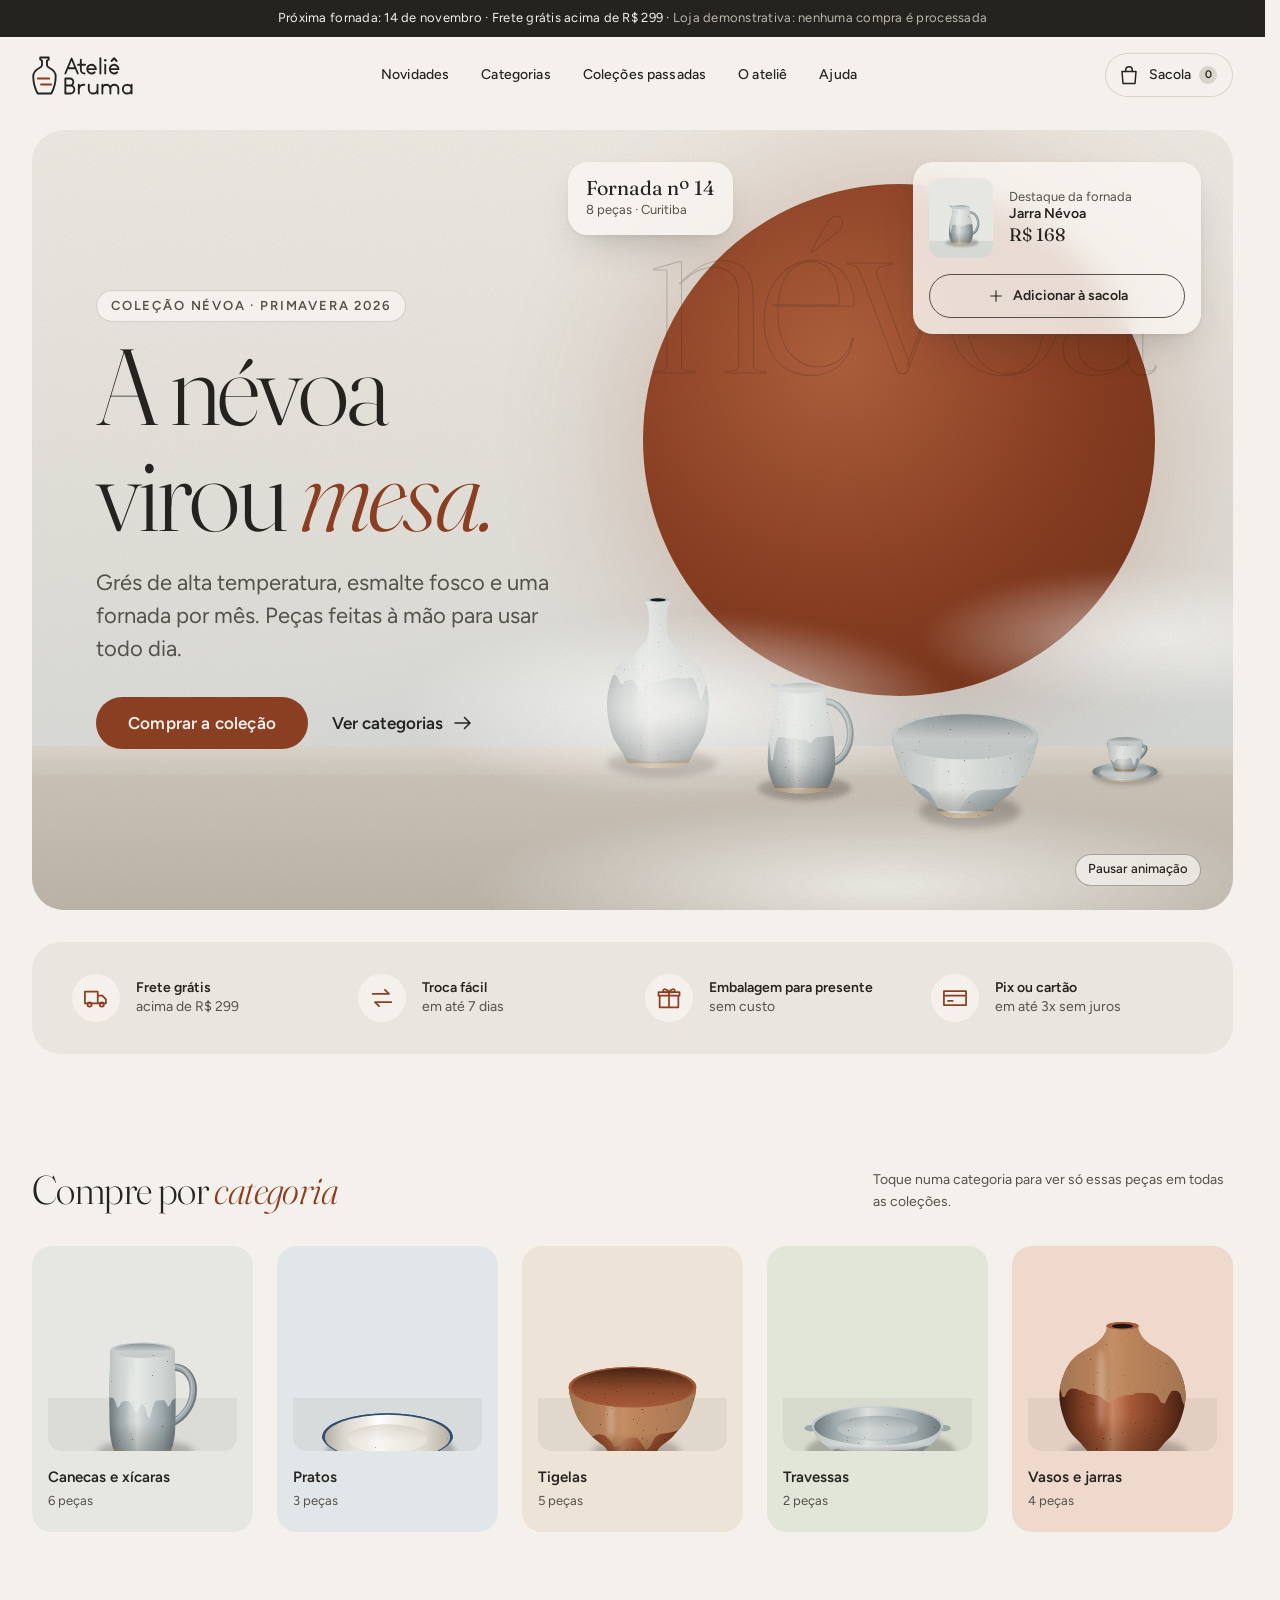
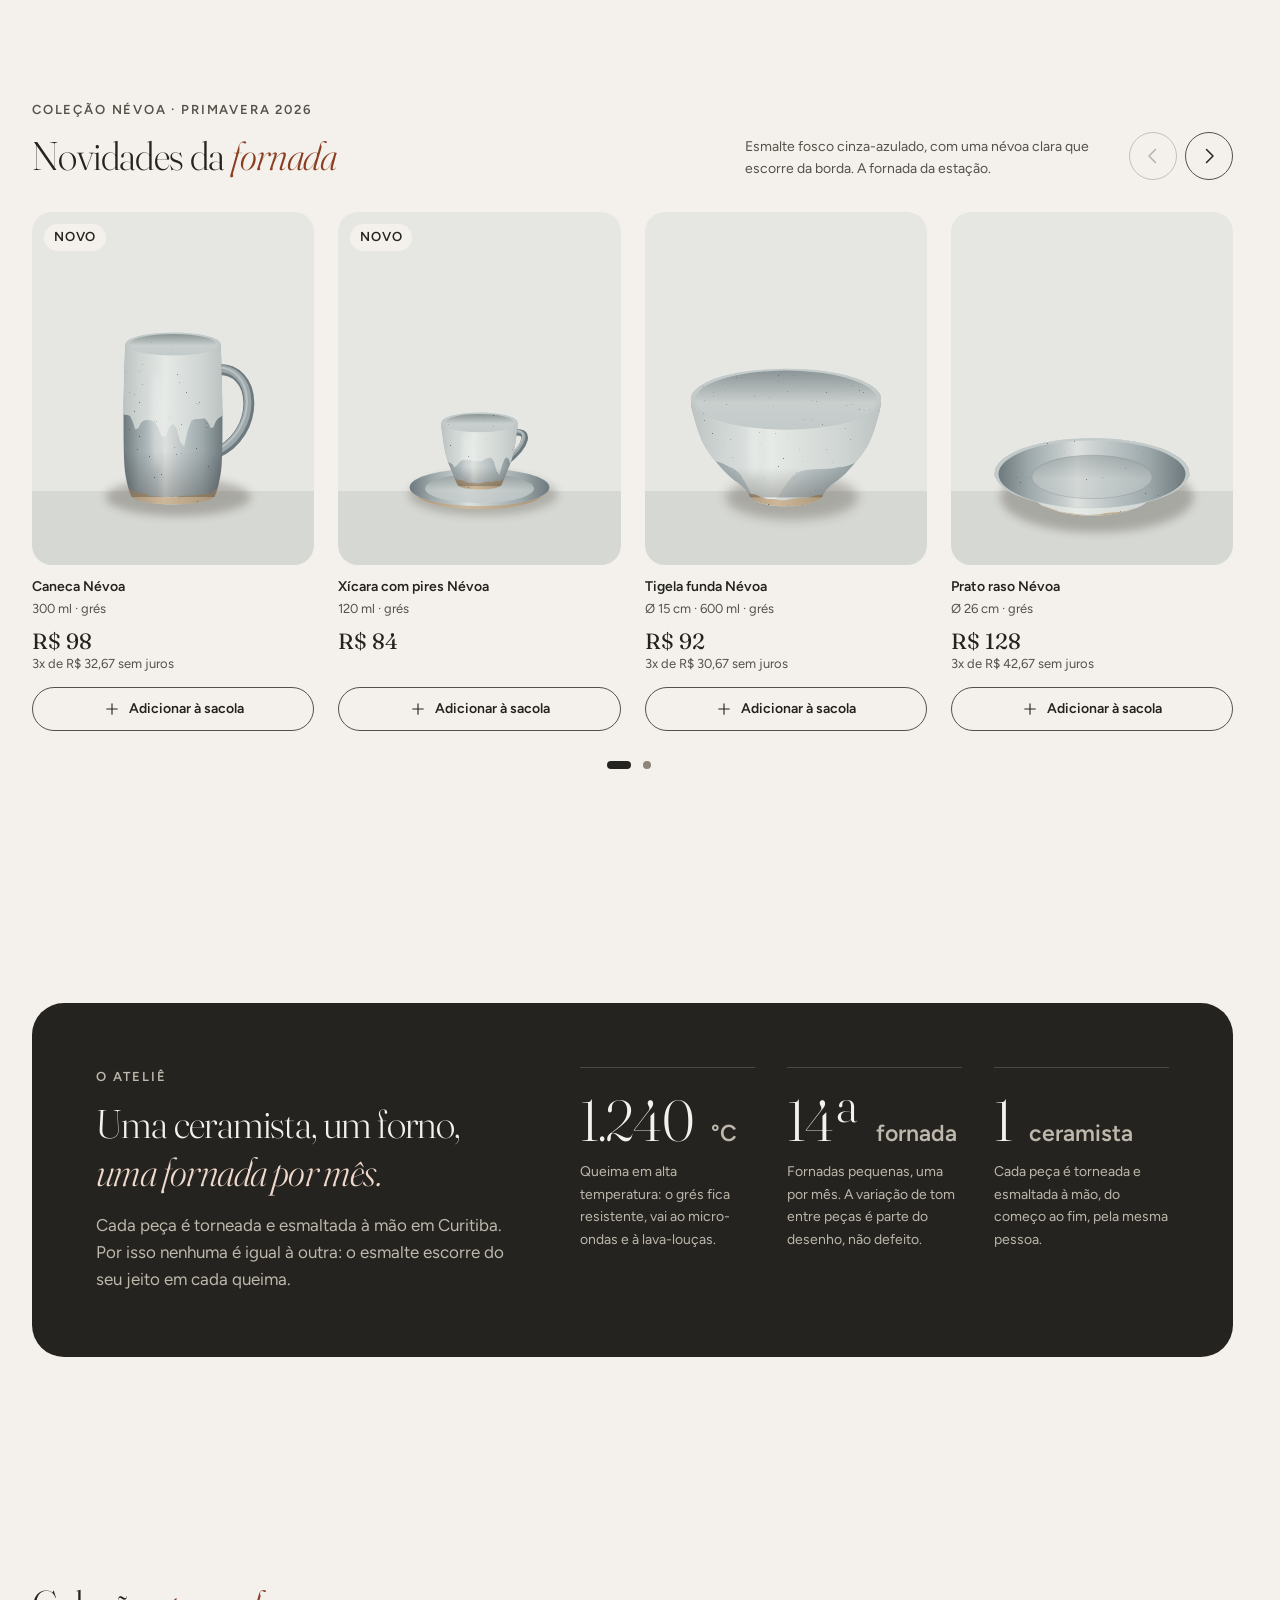
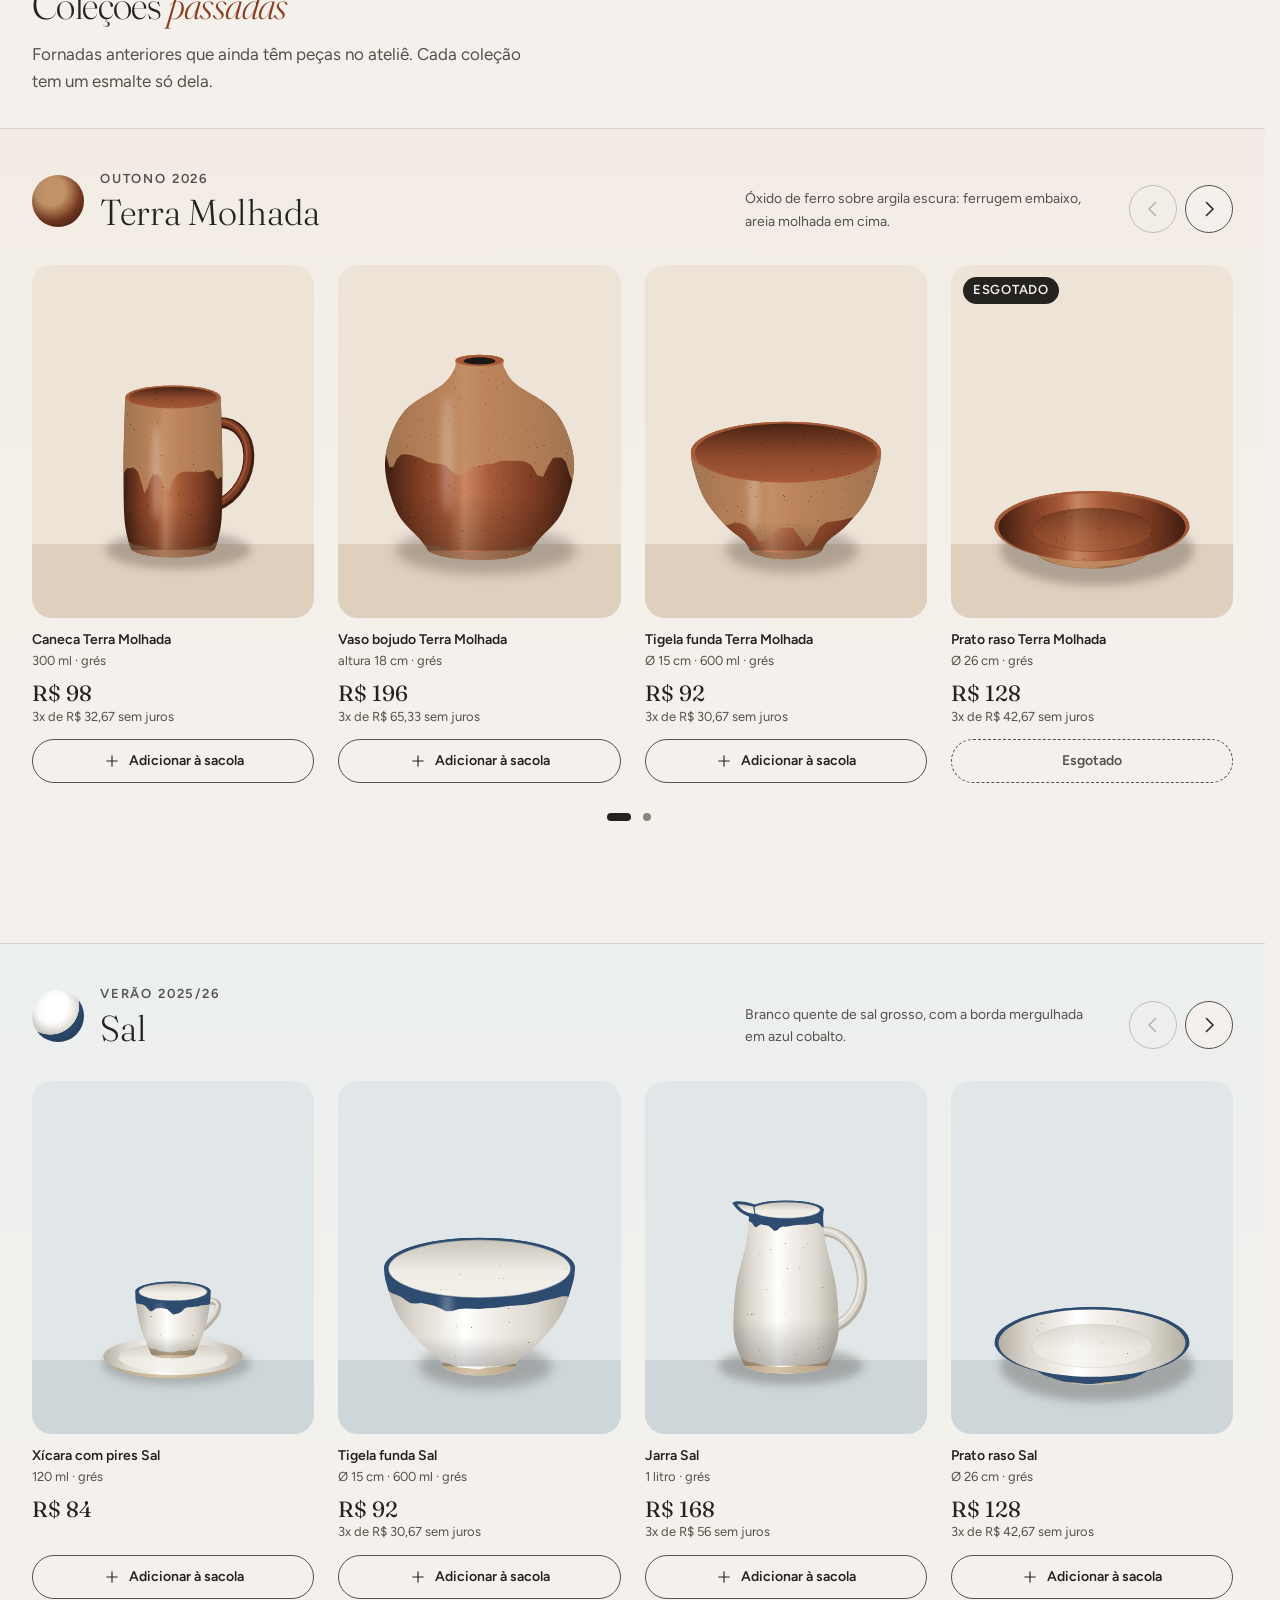
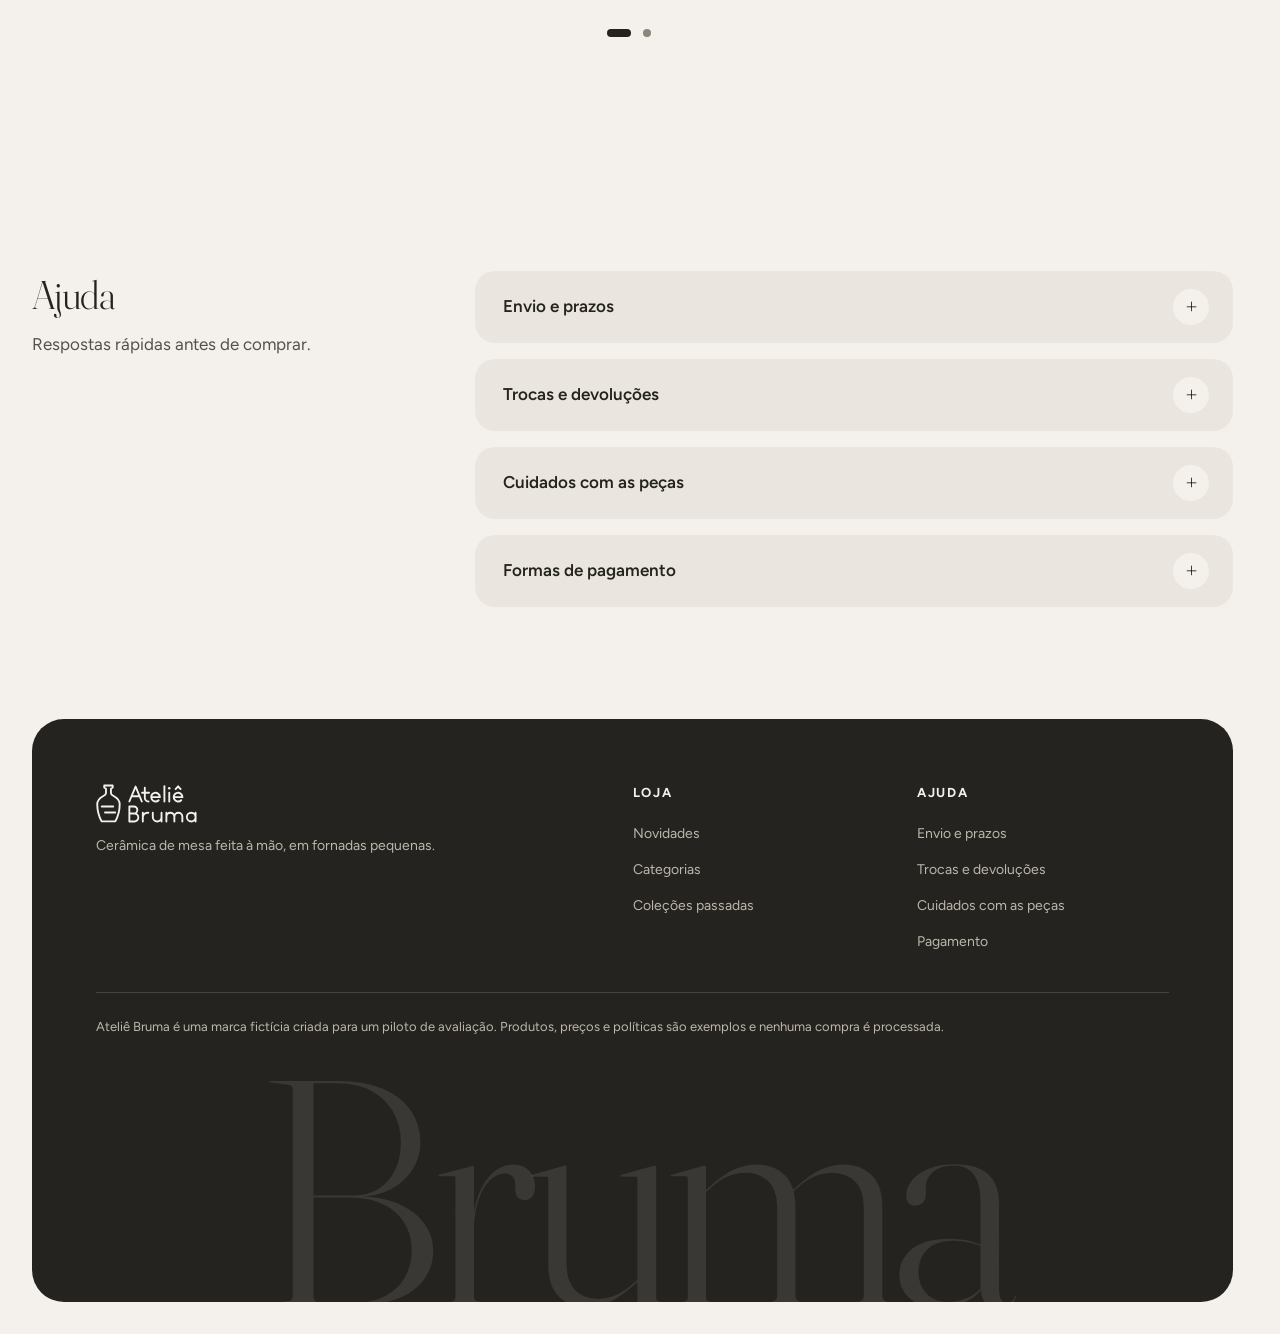
==== commit 63461114: "feat(site): visual UI-003 a partir das referências estéticas do proprietário Hero em painel arredond" ====
--- a/site/index.html
+++ b/site/index.html
@@ -11,6 +11,7 @@
 <link rel="icon" type="image/svg+xml" href="assets/icone.svg">
 <link rel="preload" href="fonts/fraunces-latin-var.woff2" as="font" type="font/woff2" crossorigin>
 <link rel="preload" href="fonts/figtree-latin-var.woff2" as="font" type="font/woff2" crossorigin>
+<link rel="preload" href="fonts/fraunces-italic-latin-var.woff2" as="font" type="font/woff2" crossorigin>
 <link rel="stylesheet" href="tokens.css">
 <link rel="stylesheet" href="styles.css">
 <script>document.documentElement.classList.remove("no-js");</script>
@@ -96,12 +97,17 @@
       <div class="hero__mist hero__mist--1"></div>
       <div class="hero__mist hero__mist--2"></div>
       <div class="hero__mist hero__mist--3"></div>
-      <p class="hero__note">Fornada nº 14 · Curitiba</p>
     </div>
     <button class="hero__pause" type="button" aria-pressed="false" data-pause-motion>Pausar animação</button>
-    <div class="wrap hero__copy">
-      <p class="kicker">Coleção Névoa · Primavera 2026</p>
-      <h1 id="t-hero" class="hero__title">A névoa<br> virou mesa.</h1>
+    <div class="hero__card hero__card--piece">
+      <img class="hero__card-img" src="assets/pecas/nevoa-jarra.svg" width="64" height="80" alt="">
+      <p class="hero__card-text"><span class="hero__card-kicker">Destaque da fornada</span><span class="hero__card-name">Jarra Névoa</span><span class="hero__card-price">R$ 168</span></p>
+      <button class="add add--float" type="button" data-add="nevoa-jarra" data-name="Jarra Névoa" data-price="168" data-img="assets/pecas/nevoa-jarra.svg" data-col="nevoa"><svg viewBox="0 0 24 24" aria-hidden="true"><path d="M12 5v14M5 12h14"/></svg><span class="add__label" aria-hidden="true"><span class="add__long">Adicionar à sacola</span><span class="add__short">Adicionar</span></span><span class="sr-only">Adicionar Jarra Névoa à sacola</span></button>
+    </div>
+    <p class="hero__card hero__card--batch"><span class="hero__batch-title">Fornada nº 14</span><span class="hero__batch-meta"><span class="hero__batch-sep"> · </span>8 peças<span class="hero__batch-city"> · Curitiba</span></span></p>
+    <div class="hero__copy">
+      <p class="kicker kicker--pill">Coleção Névoa · Primavera 2026</p>
+      <h1 id="t-hero" class="hero__title">A névoa<br> virou <em>mesa.</em></h1>
       <p class="hero__lead">Grés de alta temperatura, esmalte fosco e uma fornada por mês. Peças feitas à mão para usar todo dia.</p>
       <div class="hero__cta">
         <a class="btn" href="#novidades">Comprar a coleção</a>
@@ -111,51 +117,53 @@
   </section>
 
   <section class="perks" aria-label="Vantagens da loja">
-    <ul class="wrap perks__list" role="list">
-      <li><svg viewBox="0 0 24 24" aria-hidden="true"><path d="M2.5 6.5h11v10h-11zM13.5 10h4l3 3.2v3.3h-7"/><circle cx="6.5" cy="17.5" r="1.8"/><circle cx="17" cy="17.5" r="1.8"/></svg><span><strong>Frete grátis</strong> acima de R$ 299</span></li>
-      <li><svg viewBox="0 0 24 24" aria-hidden="true"><path d="M4 8.5h14l-3.5-3.5M20 15.5H6l3.5 3.5"/></svg><span><strong>Troca fácil</strong> em até 7 dias</span></li>
-      <li><svg viewBox="0 0 24 24" aria-hidden="true"><path d="M4 10h16v10H4zM3 7h18v3H3zM12 7v13"/><path d="M12 7c-1.5-3-5-3.2-5-1.2S10 7 12 7zm0 0c1.5-3 5-3.2 5-1.2S14 7 12 7z"/></svg><span><strong>Embalagem para presente</strong> sem custo</span></li>
-      <li><svg viewBox="0 0 24 24" aria-hidden="true"><path d="M2.5 6h19v12h-19zM2.5 10h19M6 14.5h4"/></svg><span><strong>Pix ou cartão</strong> em até 3x sem juros</span></li>
+    <div class="wrap">
+    <ul class="perks__list" role="list">
+      <li><span class="perks__icon"><svg viewBox="0 0 24 24" aria-hidden="true"><path d="M2.5 6.5h11v10h-11zM13.5 10h4l3 3.2v3.3h-7"/><circle cx="6.5" cy="17.5" r="1.8"/><circle cx="17" cy="17.5" r="1.8"/></svg></span><span><strong>Frete grátis</strong> acima de R$ 299</span></li>
+      <li><span class="perks__icon"><svg viewBox="0 0 24 24" aria-hidden="true"><path d="M4 8.5h14l-3.5-3.5M20 15.5H6l3.5 3.5"/></svg></span><span><strong>Troca fácil</strong> em até 7 dias</span></li>
+      <li><span class="perks__icon"><svg viewBox="0 0 24 24" aria-hidden="true"><path d="M4 10h16v10H4zM3 7h18v3H3zM12 7v13"/><path d="M12 7c-1.5-3-5-3.2-5-1.2S10 7 12 7zm0 0c1.5-3 5-3.2 5-1.2S14 7 12 7z"/></svg></span><span><strong>Embalagem para presente</strong> sem custo</span></li>
+      <li><span class="perks__icon"><svg viewBox="0 0 24 24" aria-hidden="true"><path d="M2.5 6h19v12h-19zM2.5 10h19M6 14.5h4"/></svg></span><span><strong>Pix ou cartão</strong> em até 3x sem juros</span></li>
     </ul>
+    </div>
   </section>
 
   <section id="categorias" class="sec sec--cats" aria-labelledby="t-categorias">
     <div class="wrap">
       <header class="sec__head">
-        <h2 id="t-categorias" class="sec__title">Compre por categoria</h2>
+        <h2 id="t-categorias" class="sec__title">Compre por <em>categoria</em></h2>
         <p class="sec__aside">Toque numa categoria para ver só essas peças em todas as coleções.</p>
       </header>
       <ul class="cats" role="list">
         <li>
-          <a class="cat" href="#novidades" data-filter="canecas" data-label="Canecas e xícaras">
+          <a class="cat cat--canecas" href="#novidades" data-filter="canecas" data-label="Canecas e xícaras">
             <span class="cat__media"><img src="assets/pecas/nevoa-caneca.svg" width="400" height="500" alt="" loading="lazy" decoding="async"></span>
             <span class="cat__name">Canecas e xícaras</span>
             <span class="cat__count">6 peças</span>
           </a>
         </li>
         <li>
-          <a class="cat" href="#novidades" data-filter="pratos" data-label="Pratos">
+          <a class="cat cat--pratos" href="#novidades" data-filter="pratos" data-label="Pratos">
             <span class="cat__media"><img src="assets/pecas/sal-prato.svg" width="400" height="500" alt="" loading="lazy" decoding="async"></span>
             <span class="cat__name">Pratos</span>
             <span class="cat__count">3 peças</span>
           </a>
         </li>
         <li>
-          <a class="cat" href="#novidades" data-filter="tigelas" data-label="Tigelas">
+          <a class="cat cat--tigelas" href="#novidades" data-filter="tigelas" data-label="Tigelas">
             <span class="cat__media"><img src="assets/pecas/terra-tigela.svg" width="400" height="500" alt="" loading="lazy" decoding="async"></span>
             <span class="cat__name">Tigelas</span>
             <span class="cat__count">5 peças</span>
           </a>
         </li>
         <li>
-          <a class="cat" href="#novidades" data-filter="travessas" data-label="Travessas">
+          <a class="cat cat--travessas" href="#novidades" data-filter="travessas" data-label="Travessas">
             <span class="cat__media"><img src="assets/pecas/nevoa-travessa.svg" width="400" height="500" alt="" loading="lazy" decoding="async"></span>
             <span class="cat__name">Travessas</span>
             <span class="cat__count">2 peças</span>
           </a>
         </li>
         <li>
-          <a class="cat" href="#novidades" data-filter="vasos" data-label="Vasos e jarras">
+          <a class="cat cat--vasos" href="#novidades" data-filter="vasos" data-label="Vasos e jarras">
             <span class="cat__media"><img src="assets/pecas/terra-bojudo.svg" width="400" height="500" alt="" loading="lazy" decoding="async"></span>
             <span class="cat__name">Vasos e jarras</span>
             <span class="cat__count">4 peças</span>
@@ -177,7 +185,7 @@
       <header class="sec__head">
         <div>
           <p class="kicker">Coleção Névoa · Primavera 2026</p>
-          <h2 id="t-novidades" class="sec__title">Novidades da fornada</h2>
+          <h2 id="t-novidades" class="sec__title">Novidades da <em>fornada</em></h2>
         </div>
         <p class="sec__aside">Esmalte fosco cinza-azulado, com uma névoa clara que escorre da borda. A fornada da estação.</p>
       </header>
@@ -289,25 +297,27 @@
     </div>
   </section>
 
-  <section id="atelie" class="sec sec--ink" aria-labelledby="t-atelie">
-    <div class="wrap atelie">
+  <section id="atelie" class="sec sec--atelie" aria-labelledby="t-atelie">
+    <div class="wrap">
+    <div class="atelie">
       <div class="atelie__intro">
         <p class="kicker kicker--inverse">O ateliê</p>
-        <h2 id="t-atelie" class="sec__title">Uma ceramista, um forno, uma fornada por mês.</h2>
+        <h2 id="t-atelie" class="sec__title">Uma ceramista, um forno, <em>uma fornada por mês.</em></h2>
         <p>Cada peça é torneada e esmaltada à mão em Curitiba. Por isso nenhuma é igual à outra: o esmalte escorre do seu jeito em cada queima.</p>
       </div>
       <ul class="facts" role="list">
-        <li><span class="facts__num">1.240 °C</span><span>Queima em alta temperatura: o grés fica resistente e pouco poroso.</span></li>
-        <li><span class="facts__num">Dia a dia</span><span>Vai ao micro-ondas e à lava-louças. Evite choques bruscos de temperatura.</span></li>
-        <li><span class="facts__num">Peça única</span><span>A variação de tom entre peças é parte do desenho, não defeito.</span></li>
+        <li><span class="facts__num">1.240<small>°C</small></span><span>Queima em alta temperatura: o grés fica resistente, vai ao micro-ondas e à lava-louças.</span></li>
+        <li><span class="facts__num">14ª<small>fornada</small></span><span>Fornadas pequenas, uma por mês. A variação de tom entre peças é parte do desenho, não defeito.</span></li>
+        <li><span class="facts__num">1<small>ceramista</small></span><span>Cada peça é torneada e esmaltada à mão, do começo ao fim, pela mesma pessoa.</span></li>
       </ul>
+    </div>
     </div>
   </section>
 
   <section id="colecoes" class="sec sec--past" aria-labelledby="t-colecoes">
     <div class="wrap">
       <header class="sec__intro">
-        <h2 id="t-colecoes" class="sec__title">Coleções passadas</h2>
+        <h2 id="t-colecoes" class="sec__title">Coleções <em>passadas</em></h2>
         <p class="sec__lead">Fornadas anteriores que ainda têm peças no ateliê. Cada coleção tem um esmalte só dela.</p>
       </header>
     </div>
@@ -534,7 +544,8 @@
 </main>
 
 <footer class="footer">
-  <div class="wrap footer__grid">
+  <div class="footer__panel">
+  <div class="footer__grid">
     <div class="footer__brand">
       <img src="assets/logo-mono-fundo-escuro.svg" width="101" height="40" alt="Ateliê Bruma">
       <p>Cerâmica de mesa feita à mão, em fornadas pequenas.</p>
@@ -558,6 +569,8 @@
     </nav>
     <p class="footer__legal">Ateliê Bruma é uma marca fictícia criada para um piloto de avaliação. Produtos, preços e políticas são exemplos e nenhuma compra é processada.</p>
   </div>
+  <p class="footer__mark" aria-hidden="true">Bruma</p>
+  </div>
 </footer>
 
 <div class="drawer drawer--right" id="sacola" data-drawer hidden>
--- a/site/styles.css
+++ b/site/styles.css
@@ -8,6 +8,13 @@
   src: url("fonts/fraunces-latin-var.woff2") format("woff2");
   font-weight: 300 600;
   font-style: normal;
+  font-display: swap;
+}
+@font-face {
+  font-family: "Fraunces";
+  src: url("fonts/fraunces-italic-latin-var.woff2") format("woff2");
+  font-weight: 300 600;
+  font-style: italic;
   font-display: swap;
 }
 @font-face {
@@ -35,12 +42,23 @@
   --tint-terra-floor: #DFCFBD;
   --tint-sal: #E1E7E8;
   --tint-sal-floor: #CDD6D8;
+  /* UI-003: superfícies arredondadas e pastéis de categoria (contrastes na revisao-003 §3) */
+  --tint-musgo: #E1E6D8;
+  --tint-argila: #EFD9CC;
+  --radius-card: 20px;
+  --radius-card-sm: 16px;
+  --radius-panel: 28px;
+  --radius-panel-sm: 24px;
+  --shadow-float: 0 18px 40px -16px rgb(37 35 31 / 0.28), 0 2px 6px rgb(37 35 31 / 0.06);
+  --shadow-lift: 0 12px 24px -14px rgb(37 35 31 / 0.30);
+  --glass: rgb(248 245 240 / 0.86);
+  --panel-w: min(100% - 2 * var(--gutter), var(--container) - 2 * var(--gutter));
 }
 @media (min-width: 768px) {
   :root { --gap: 16px; --card-w: calc((100% - 3 * var(--gap)) / 3.3); }
 }
 @media (min-width: 1024px) {
-  :root { --gap: 24px; --card-w: calc((100% - 3 * var(--gap)) / 4); --header-height: 76px; }
+  :root { --gap: 24px; --card-w: calc((100% - 3 * var(--gap)) / 4); --header-height: 76px; --radius-panel: 32px; --radius-panel-sm: 28px; }
 }
 
 /* ---------- Base ---------- */
@@ -63,6 +81,7 @@
   line-height: var(--leading-body);
   -webkit-font-smoothing: antialiased;
   text-rendering: optimizeLegibility;
+  font-synthesis: none;
   overflow-x: clip;
 }
 body.is-locked { overflow: hidden; }
@@ -99,6 +118,19 @@
   letter-spacing: -0.015em;
   font-variation-settings: "opsz" 96;
   text-wrap: balance;
+}
+/* destaque em itálico verdadeiro (UI-003 §2) */
+.sec__title em, .hero__title em {
+  font-style: italic; font-weight: var(--weight-light); color: var(--clay-700);
+  font-variation-settings: "opsz" 96;
+}
+.hero__title em { font-variation-settings: "opsz" 144; }
+.kicker--pill {
+  display: inline-flex; align-items: center; min-height: 32px; padding: 0 14px;
+  border: 1px solid rgb(37 35 31 / 0.16); border-radius: var(--radius-pill); background: var(--background-canvas);
+}
+@media (max-width: 479px) {
+  .kicker--pill { letter-spacing: 0.08em; white-space: nowrap; }
 }
 .sec__lead { color: var(--text-secondary); max-width: 46ch; margin-top: var(--space-3); }
 .sec__aside { color: var(--text-secondary); font-size: var(--size-sm); max-width: 40ch; }
@@ -238,6 +270,7 @@
 .hero {
   position: relative; isolation: isolate; overflow: hidden;
   display: grid;
+  width: var(--panel-w); margin: var(--space-3) auto 0; border-radius: var(--radius-panel);
   background:
     radial-gradient(120% 70% at 70% 100%, #CDD3D3 0%, transparent 60%),
     linear-gradient(180deg, #EFEBE4 0%, #E3E1DB 55%, #D5D9D8 100%);
@@ -278,11 +311,42 @@
 .hero__mist--1 { width: 80%; height: 24%; left: -20%; bottom: 14%; }
 .hero__mist--2 { width: 70%; height: 18%; right: -25%; bottom: 26%; opacity: 0.75; }
 .hero__mist--3 { width: 120%; height: 22%; left: -10%; bottom: -8%; opacity: 0.9; }
-.hero__note {
-  position: absolute; right: var(--gutter); top: var(--space-4); z-index: 6;
-  font-size: 11px; letter-spacing: 0.16em; text-transform: uppercase; color: var(--text-secondary);
-}
-.hero__copy { position: relative; z-index: 6; padding-block: var(--space-8) var(--space-12); }
+.hero__copy { position: relative; z-index: 6; padding: 28px var(--space-6) var(--space-8); }
+
+/* cartões flutuantes (UI-003 §4.2) */
+.hero__card {
+  position: relative; z-index: 7;
+  background: var(--glass); box-shadow: var(--shadow-float); border-radius: var(--radius-card);
+  -webkit-backdrop-filter: blur(14px); backdrop-filter: blur(14px);
+}
+@supports not ((backdrop-filter: blur(1px)) or (-webkit-backdrop-filter: blur(1px))) {
+  .hero__card { background: #F8F5F0; }
+}
+@media (prefers-reduced-transparency: reduce) {
+  .hero__card { background: #F8F5F0; }
+}
+.hero__card--piece {
+  display: grid; grid-template-columns: 56px 1fr 44px; align-items: center; gap: var(--space-3);
+  margin: -20px var(--space-3) 0; padding: var(--space-3);
+}
+.hero__card-img { width: 56px; height: 70px; border-radius: 12px; object-fit: cover; background: linear-gradient(180deg, var(--tint-nevoa) 79%, var(--tint-nevoa-floor) 79%); }
+.hero__card-text { display: grid; line-height: 1.25; min-width: 0; }
+.hero__card-kicker { font-size: var(--size-xs); color: var(--text-secondary); }
+.hero__card-name { font-size: var(--size-sm); font-weight: var(--weight-semibold); }
+.hero__card-price { font-family: var(--stack-display); font-size: 1.125rem; font-variation-settings: "opsz" 36; margin-top: 2px; }
+.add--float { width: 44px; height: 44px; padding: 0; margin: 0; }
+.add--float svg { width: 20px; height: 20px; }
+.add--float .add__label { display: none; }
+.hero__card--batch {
+  position: absolute; top: var(--space-3); right: var(--space-3);
+  display: inline-flex; align-items: center; min-height: 32px; padding: 0 var(--space-3); border-radius: var(--radius-pill);
+  font-size: var(--size-xs); font-weight: var(--weight-semibold);
+}
+.hero__batch-meta { display: none; }
+.hero__batch-city { display: none; }
+@media (min-width: 600px) {
+  .hero__batch-meta { display: inline; }
+}
 .hero__title {
   font-family: var(--stack-display); font-weight: var(--weight-light);
   font-size: clamp(3rem, 2rem + 6vw, 6.75rem); line-height: 0.98; letter-spacing: -0.03em;
@@ -304,9 +368,26 @@
   .hero__piece--b { width: 26%; left: 25%; bottom: 10%; }
   .hero__piece--c { width: 31%; left: 46%; right: auto; bottom: 6%; }
   .hero__piece--d { width: 19%; left: 75%; right: auto; bottom: 13%; }
-  .hero__note { top: auto; bottom: var(--space-6); right: var(--space-8); color: var(--text-primary); }
-  .hero__copy { align-self: center; padding-block: var(--space-16); }
+  .hero { margin-top: var(--space-4); }
+  .hero__copy { align-self: center; padding: var(--space-16) var(--space-8) var(--space-16) var(--space-16); max-width: calc(42% + 4rem); }
   .hero__copy > * { max-width: 36rem; }
+  .hero__card--piece {
+    position: absolute; top: var(--space-8); right: var(--space-8); width: 288px; margin: 0;
+    grid-template-columns: 64px 1fr; padding: var(--space-4); gap: var(--space-4) var(--space-4);
+  }
+  .hero__card-img { width: 64px; height: 80px; }
+  .add--float { grid-column: 1 / -1; width: 100%; height: auto; padding: 0 var(--space-3); }
+  .add--float .add__label { display: inline; }
+  .add--float .add__short { display: none; }
+  .add--float .add__long { display: inline; }
+  .hero__card--batch {
+    top: var(--space-8); right: auto; left: calc(42% + var(--space-8));
+    display: grid; min-height: 0; padding: 14px 18px; border-radius: var(--radius-card); font-weight: var(--weight-regular);
+  }
+  .hero__batch-title { font-family: var(--stack-display); font-size: 1.25rem; font-variation-settings: "opsz" 36; line-height: 1.2; }
+  .hero__batch-meta { color: var(--text-secondary); }
+  .hero__batch-meta, .hero__batch-city { display: inline; }
+  .hero__batch-sep { display: none; }
 }
 
 /* entrada e névoa em movimento (desligadas com movimento reduzido) */
@@ -323,6 +404,7 @@
   .hero__copy > :nth-child(2) { animation-delay: 80ms; }
   .hero__copy > :nth-child(3) { animation-delay: 160ms; }
   .hero__copy > :nth-child(4) { animation-delay: 240ms; }
+  .hero__card { animation: settle 900ms var(--motion-easing) 400ms both; }
 }
 @keyframes rise { from { opacity: 0; transform: translateY(40px); } }
 @keyframes settle { from { opacity: 0; transform: translateY(18px); } }
@@ -347,18 +429,34 @@
 }
 .cats::-webkit-scrollbar { display: none; }
 .cats > li { scroll-snap-align: start; }
-.cat { display: grid; gap: 2px; text-decoration: none; border-radius: var(--radius-md); }
+.cat {
+  display: grid; gap: 2px; align-content: start; height: 100%; padding: 10px 10px 14px;
+  text-decoration: none; border-radius: var(--radius-card); background: var(--tint-nevoa);
+  transition: transform var(--motion-base) var(--motion-easing), box-shadow var(--motion-base) var(--motion-easing);
+}
+.cat--pratos { background: var(--tint-sal); }
+.cat--tigelas { background: var(--tint-terra); }
+.cat--travessas { background: var(--tint-musgo); }
+.cat--vasos { background: var(--tint-argila); }
 .cat__media {
   display: grid; place-items: end center; aspect-ratio: 1; overflow: hidden; margin-bottom: var(--space-3);
-  border-radius: var(--radius-md);
-  background: linear-gradient(180deg, var(--background-surface) 72%, var(--background-chip) 72%);
+  border-radius: 14px;
+  background: linear-gradient(180deg, transparent 72%, rgb(37 35 31 / 0.06) 72%);
 }
 .cat__media img { width: 100%; height: 100%; object-fit: cover; object-position: center 72%; transition: transform 500ms var(--motion-easing); }
-.cat:hover .cat__media img { transform: scale(1.06) translateY(-2%); }
+@media (hover: hover) and (pointer: fine) {
+  .cat:hover { transform: translateY(-4px); box-shadow: var(--shadow-lift); }
+  .cat:hover .cat__media img { transform: scale(1.06) translateY(-2%); }
+}
+.cat:active { transform: none; }
 .cat__name { font-weight: var(--weight-semibold); font-size: var(--size-sm); }
 .cat__count { font-size: var(--size-xs); color: var(--text-secondary); }
 @media (min-width: 768px) {
   .cats { grid-auto-flow: row; grid-template-columns: repeat(5, 1fr); overflow: visible; margin-right: 0; padding-right: 0; }
+}
+@media (min-width: 1024px) {
+  .cat { padding: var(--space-4) var(--space-4) var(--space-5); }
+  .cat__name { font-size: 0.9375rem; }
 }
 
 /* ---------- Barra de filtro ---------- */
@@ -416,17 +514,27 @@
 /* ---------- Cartão de produto ---------- */
 .card { position: relative; display: flex; flex-direction: column; min-width: 0; } /* contém o .sr-only do botão: sem isso ele alarga a página */
 .card__media {
-  position: relative; aspect-ratio: 4 / 5; overflow: hidden; border-radius: var(--radius-md);
+  position: relative; aspect-ratio: 4 / 5; overflow: hidden; border-radius: var(--radius-card-sm);
+  transition: box-shadow 600ms var(--motion-easing);
   background: linear-gradient(180deg, var(--tint-nevoa) 79%, var(--tint-nevoa-floor) 79%);
 }
 .card--terra .card__media { background: linear-gradient(180deg, var(--tint-terra) 79%, var(--tint-terra-floor) 79%); }
 .card--sal .card__media { background: linear-gradient(180deg, var(--tint-sal) 79%, var(--tint-sal-floor) 79%); }
 .card__media img { width: 100%; height: 100%; object-fit: cover; transition: transform 600ms var(--motion-easing); }
-.card:hover .card__media img { transform: scale(1.045); }
+@media (hover: hover) and (pointer: fine) {
+  .card:hover .card__media img { transform: scale(1.045); }
+  .card:hover .card__media { box-shadow: var(--shadow-lift); }
+}
+@media (min-width: 1024px) {
+  .card__media { border-radius: var(--radius-card); }
+}
 .badge {
-  position: absolute; left: var(--space-3); top: var(--space-3);
-  padding: 2px var(--space-2); border-radius: var(--radius-sm);
-  background: var(--background-canvas); font-size: 11px; font-weight: var(--weight-semibold); letter-spacing: 0.08em; text-transform: uppercase;
+  position: absolute; left: 10px; top: 10px;
+  padding: 3px 10px; border-radius: var(--radius-pill);
+  background: var(--background-canvas); font-size: var(--size-xs); font-weight: var(--weight-semibold); letter-spacing: 0.06em; text-transform: uppercase;
+}
+@media (min-width: 1024px) {
+  .badge { left: var(--space-3); top: var(--space-3); }
 }
 .badge--muted { background: var(--background-inverse); color: var(--text-inverse); }
 .card__body { display: flex; flex-direction: column; flex: 1; padding-top: var(--space-3); }
@@ -457,14 +565,23 @@
 }
 
 /* ---------- O ateliê (faixa escura) ---------- */
-.sec--ink { background: var(--background-inverse); color: var(--text-inverse); }
-.atelie { display: grid; gap: var(--space-10); }
+.atelie {
+  display: grid; gap: var(--space-10); padding: var(--space-8) var(--space-6);
+  border-radius: var(--radius-panel); background: var(--background-inverse); color: var(--text-inverse);
+}
+.atelie .sec__title em { color: var(--tint-argila); }
+.atelie :focus-visible { outline-color: var(--focus-ring-inverse); }
 .atelie__intro p:last-child { color: var(--text-inverse-secondary); margin-top: var(--space-4); max-width: 44ch; }
 .facts { display: grid; gap: 0; }
 .facts li { display: grid; gap: var(--space-1); padding-block: var(--space-5); border-top: 1px solid rgb(244 241 236 / 0.18); color: var(--text-inverse-secondary); font-size: var(--size-sm); }
-.facts__num { font-family: var(--stack-display); font-size: 1.75rem; font-weight: var(--weight-light); color: var(--text-inverse); font-variation-settings: "opsz" 72; }
-@media (min-width: 1024px) {
-  .atelie { grid-template-columns: 5fr 7fr; gap: var(--space-16); align-items: start; }
+.facts__num {
+  display: flex; flex-wrap: wrap; align-items: baseline; gap: 0 0.3em;
+  font-family: var(--stack-display); font-size: clamp(2.75rem, 2rem + 2vw, 3.75rem); font-weight: var(--weight-light); line-height: 1;
+  color: var(--text-inverse); font-variation-settings: "opsz" 144; letter-spacing: -0.02em; margin-bottom: var(--space-2);
+}
+.facts__num small { font-family: var(--stack-text); font-size: 0.4em; font-weight: var(--weight-semibold); letter-spacing: 0; color: var(--text-inverse-secondary); }
+@media (min-width: 1024px) {
+  .atelie { grid-template-columns: 5fr 7fr; gap: var(--space-16); align-items: start; padding: var(--space-16); }
   .facts { grid-template-columns: repeat(3, 1fr); gap: var(--space-8); }
   .facts li { padding-top: var(--space-6); }
 }
@@ -483,34 +600,65 @@
 .swatch--sal { background: radial-gradient(circle at 35% 30%, #FFFFFF 0 34%, #E3DFD7 58%, #2D4C70 59% 72%, #1E3550); }
 
 /* ---------- Vantagens ---------- */
-.perks { border-block: var(--hairline); background: var(--background-surface); }
-.perks__list { display: grid; grid-template-columns: 1fr 1fr; gap: var(--space-5) var(--space-4); padding-block: var(--space-8); }
-.perks li { display: flex; align-items: center; gap: var(--space-3); font-size: var(--size-sm); line-height: 1.35; color: var(--text-secondary); }
+.perks { padding-top: var(--gutter); }
+.perks .wrap { padding-inline: 0; width: var(--panel-w); }
+.perks__list {
+  display: grid; grid-template-columns: 1fr 1fr; gap: var(--space-5) var(--space-4);
+  padding: var(--space-5); border-radius: var(--radius-panel-sm); background: var(--background-surface);
+}
+.perks li { display: grid; align-content: start; gap: var(--space-3); font-size: var(--size-sm); line-height: 1.35; color: var(--text-secondary); }
 .perks strong { display: block; color: var(--text-primary); font-weight: var(--weight-semibold); }
-.perks svg { width: 28px; height: 28px; color: var(--text-link); }
-@media (min-width: 1024px) {
-  .perks__list { grid-template-columns: repeat(4, 1fr); padding-block: var(--space-10); }
+.perks__icon { display: grid; place-items: center; width: 40px; height: 40px; border-radius: 50%; background: var(--background-canvas); color: var(--text-link); }
+.perks svg { width: 24px; height: 24px; }
+@media (min-width: 1024px) {
+  .perks__list { grid-template-columns: repeat(4, 1fr); gap: var(--space-6); padding: var(--space-8) var(--space-10); }
+  .perks li { grid-template-columns: 48px 1fr; align-items: center; gap: var(--space-4); }
+  .perks__icon { width: 48px; height: 48px; }
+  .perks svg { width: 28px; height: 28px; }
 }
 
 /* ---------- Ajuda ---------- */
 .faq { display: grid; gap: var(--space-8); }
-.faq__list { border-top: 1px solid var(--border-strong); }
-.faq details { border-bottom: var(--hairline); }
+.faq__list { display: grid; gap: var(--space-3); }
+.faq details {
+  padding: 0 var(--space-5); border-radius: var(--radius-card); background: var(--background-surface);
+  box-shadow: inset 0 0 0 1px transparent; transition: background-color var(--motion-base) var(--motion-easing);
+}
+.faq details:hover { background: var(--fog-200); }
+.faq details[open] { background: var(--background-canvas); box-shadow: inset 0 0 0 1px var(--border-strong); }
 .faq summary {
   display: flex; align-items: center; justify-content: space-between; gap: var(--space-4);
-  min-height: 60px; cursor: pointer; list-style: none; font-weight: var(--weight-semibold);
-}
+  min-height: 64px; cursor: pointer; list-style: none; font-weight: var(--weight-semibold); border-radius: var(--radius-card);
+}
+.faq summary:focus-visible { outline-offset: var(--focus-offset-tight); }
 .faq summary::-webkit-details-marker { display: none; }
-.faq summary::after { content: "+"; font-family: var(--stack-display); font-size: 1.75rem; font-weight: var(--weight-light); line-height: 1; transition: transform var(--motion-base) var(--motion-easing); }
-.faq details[open] summary::after { transform: rotate(45deg); }
+.faq summary::after {
+  content: "+"; display: grid; place-items: center; flex: none; width: 36px; height: 36px; border-radius: 50%;
+  background: var(--background-canvas); font-family: var(--stack-display); font-size: 1.5rem; font-weight: var(--weight-light); line-height: 1;
+  transition: transform var(--motion-base) var(--motion-easing);
+}
+.faq details[open] summary::after { transform: rotate(45deg); background: var(--background-surface); }
 .faq details p { padding-bottom: var(--space-5); color: var(--text-secondary); max-width: 62ch; }
 @media (min-width: 1024px) {
   .faq { grid-template-columns: 4fr 8fr; gap: var(--space-16); }
+  .faq__list { gap: var(--space-4); }
+  .faq details { padding: 0 var(--space-6) 0 28px; }
+  .faq summary { min-height: 72px; font-size: 1.0625rem; }
+  .faq details p { padding-bottom: 28px; }
 }
 
 /* ---------- Rodapé ---------- */
-.footer { background: var(--background-inverse); color: var(--text-inverse-secondary); font-size: var(--size-sm); }
-.footer__grid { display: grid; gap: var(--space-8); padding-block: var(--space-12) var(--space-8); }
+.footer { padding-bottom: var(--gutter); color: var(--text-inverse-secondary); font-size: var(--size-sm); }
+.footer__panel {
+  position: relative; overflow: hidden; width: var(--panel-w); margin-inline: auto;
+  padding: var(--space-10) var(--space-6) 0; border-radius: var(--radius-panel); background: var(--background-inverse);
+}
+.footer__grid { position: relative; z-index: 1; display: grid; gap: var(--space-8); }
+.footer__mark {
+  margin: var(--space-6) 0 -0.05em; text-align: center; white-space: nowrap; pointer-events: none; user-select: none;
+  font-family: var(--stack-display); font-weight: var(--weight-light); font-variation-settings: "opsz" 144;
+  font-size: 27vw; line-height: 0.8; letter-spacing: -0.04em; color: rgb(244 241 236 / 0.10);
+}
 .footer__brand img { margin-bottom: var(--space-3); }
 .footer__col h2 { font-size: var(--size-xs); letter-spacing: 0.14em; text-transform: uppercase; color: var(--text-inverse); margin-bottom: var(--space-3); }
 .footer__col a { display: inline-flex; align-items: center; min-height: 36px; text-decoration: none; }
@@ -519,6 +667,10 @@
 .footer__legal { grid-column: 1 / -1; padding-top: var(--space-6); border-top: 1px solid rgb(244 241 236 / 0.16); font-size: var(--size-xs); }
 @media (min-width: 768px) {
   .footer__grid { grid-template-columns: 2fr 1fr 1fr; }
+}
+@media (min-width: 1024px) {
+  .footer__panel { padding: var(--space-16) var(--space-16) 0; }
+  .footer__mark { font-size: min(25vw, 360px); }
 }
 
 /* ---------- Sacola ---------- */
@@ -562,9 +714,9 @@
   background: rgb(244 241 236 / 0.75); font-size: var(--size-xs); font-weight: var(--weight-medium);
 }
 .hero__pause:hover { background: var(--background-canvas); }
-.hero.is-paused .hero__mist, .hero.is-paused .hero__piece, .hero.is-paused .hero__sun { animation-play-state: paused; }
-@media (min-width: 1024px) {
-  .hero__pause { left: auto; right: var(--space-8); top: auto; bottom: calc(var(--space-6) + 28px); }
+.hero.is-paused .hero__mist, .hero.is-paused .hero__piece, .hero.is-paused .hero__sun, .hero.is-paused .hero__card { animation-play-state: paused; }
+@media (min-width: 1024px) {
+  .hero__pause { left: auto; right: var(--space-8); top: auto; bottom: var(--space-6); }
 }
 
 /* ---------- Filtro ativo: âncoras abaixo do header e da barra ---------- */
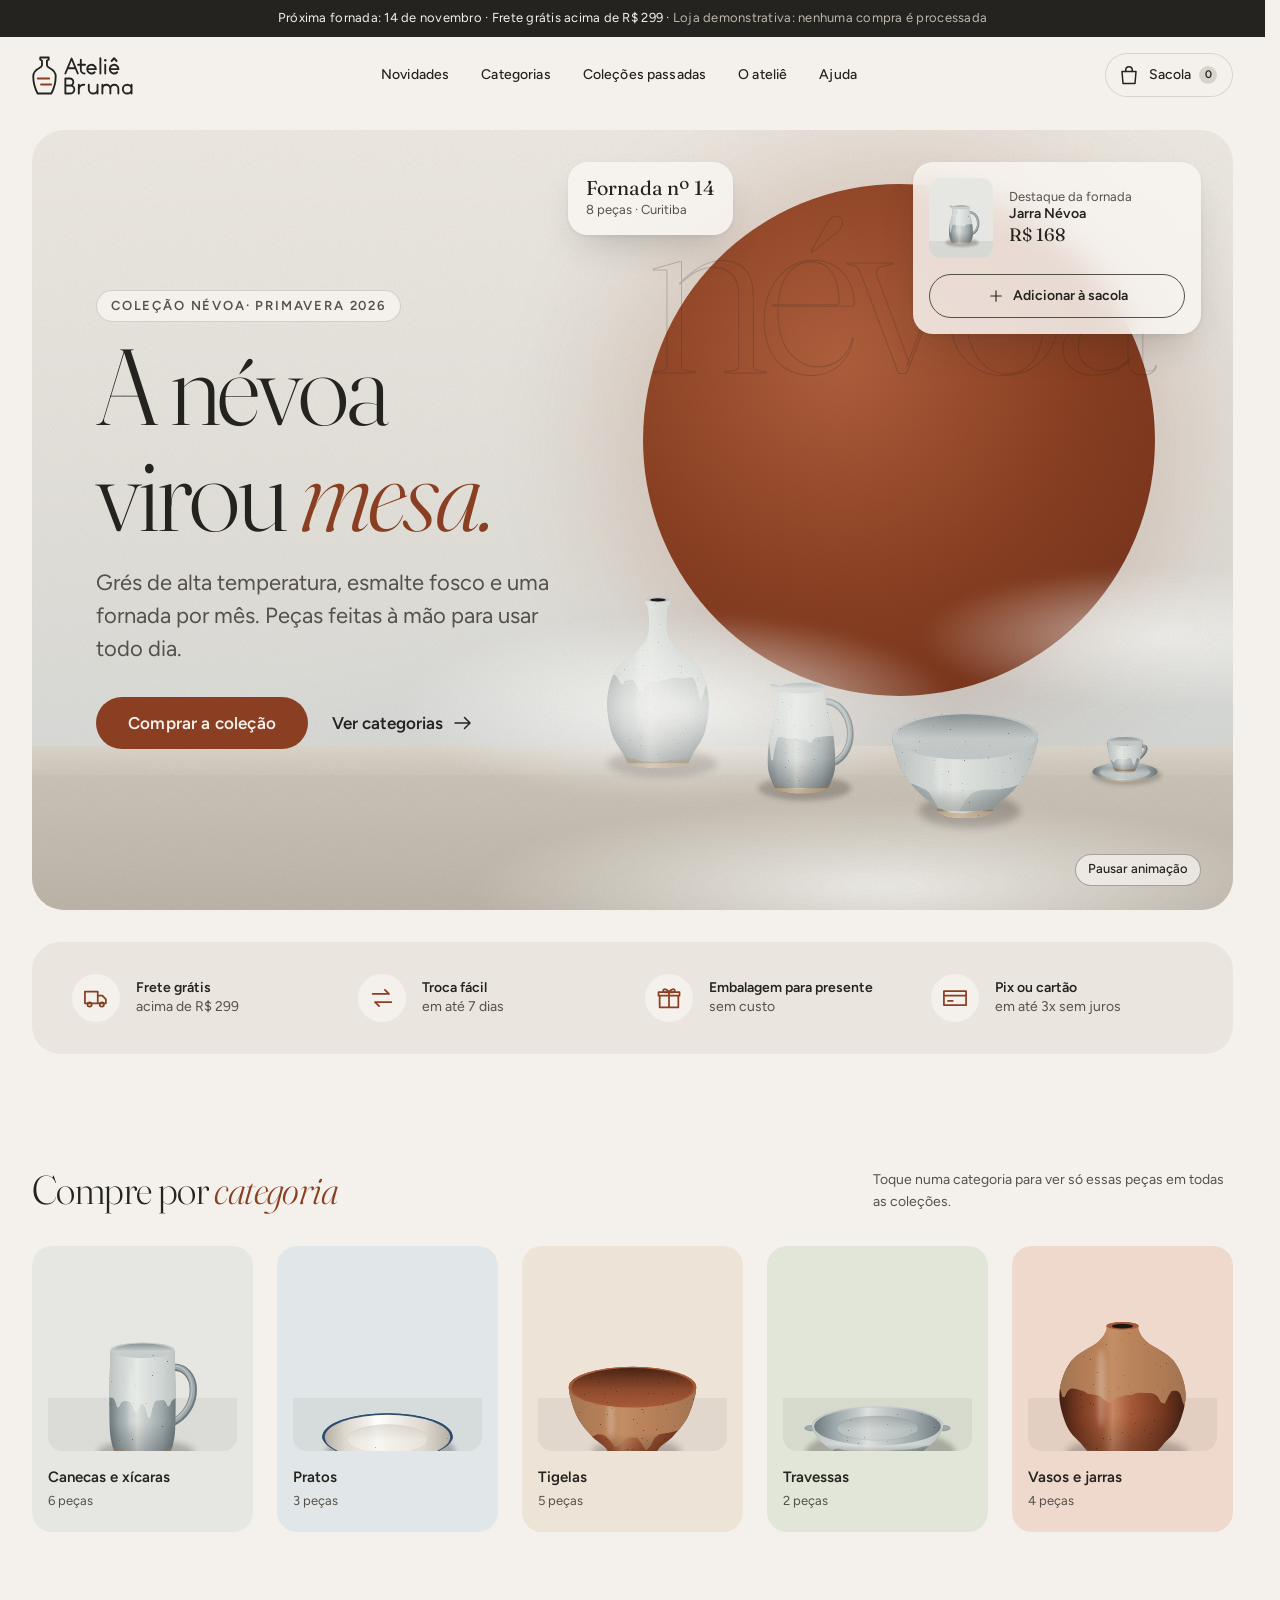
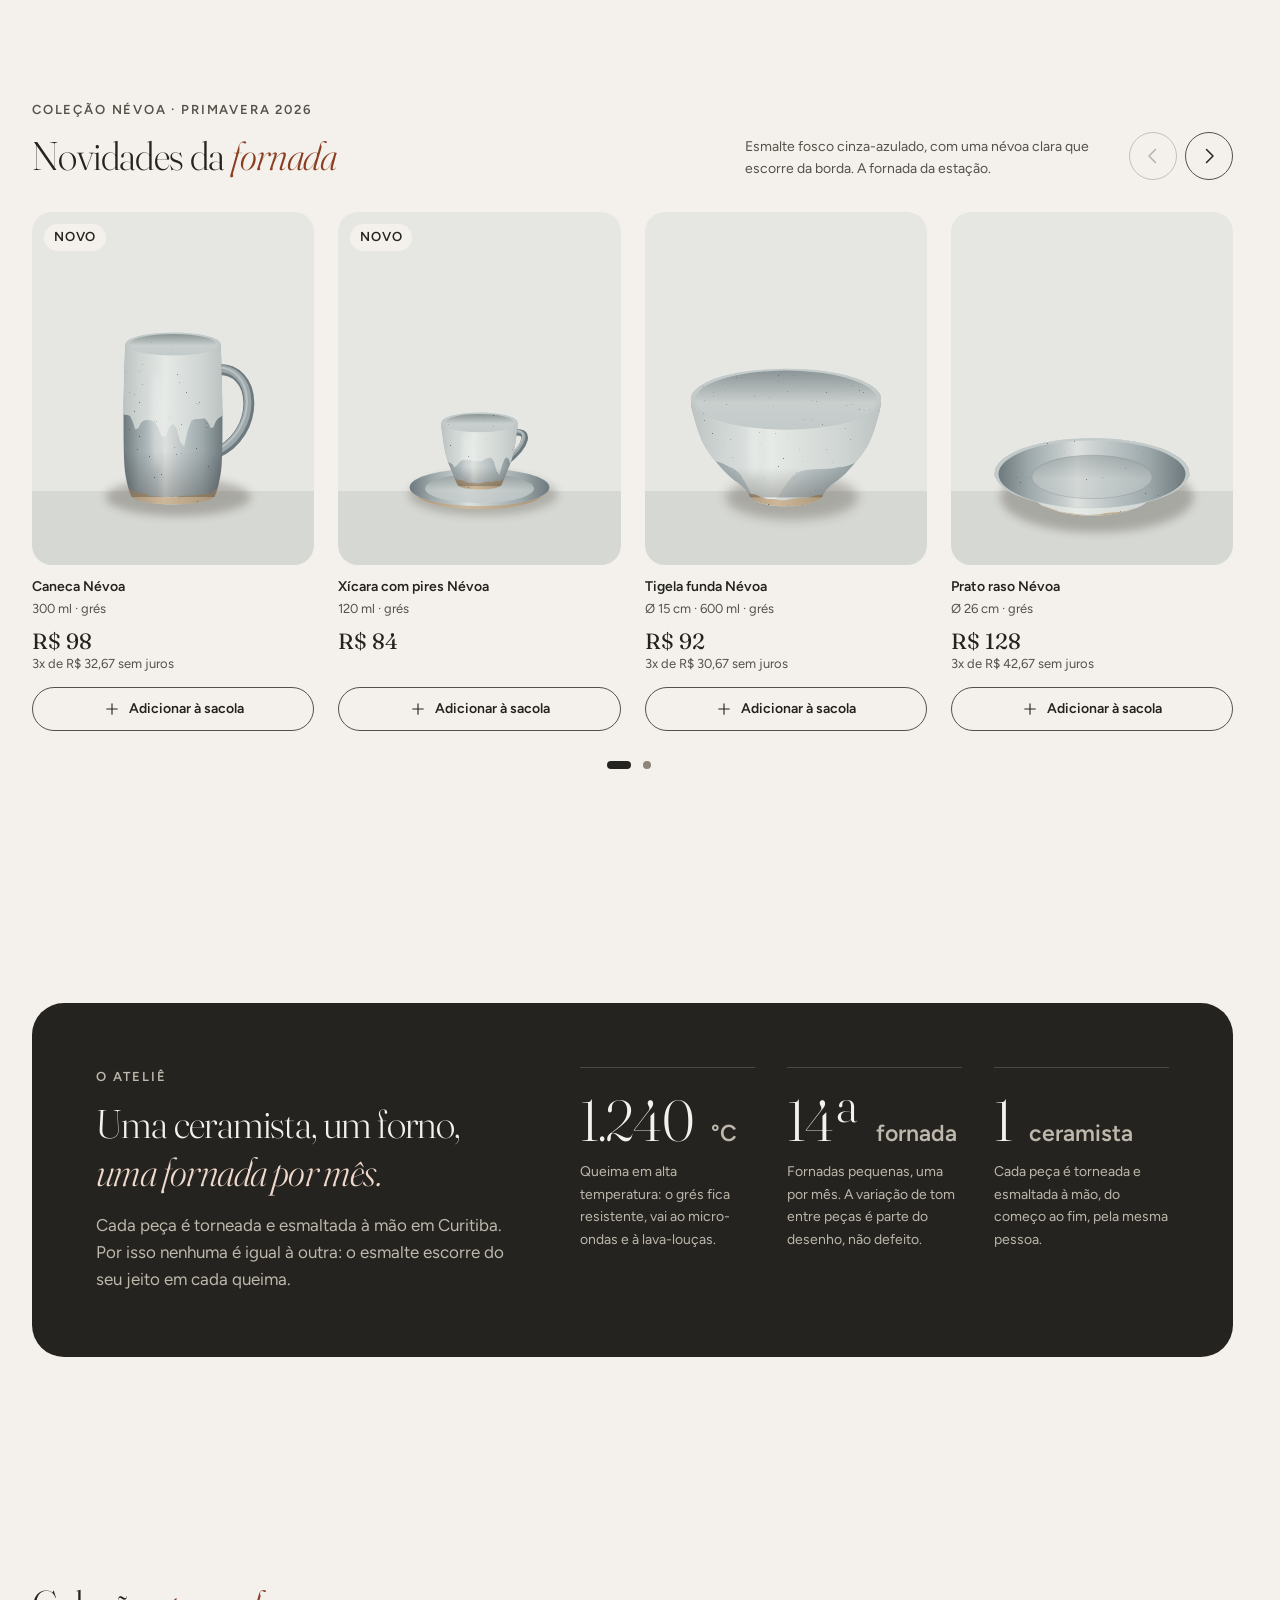
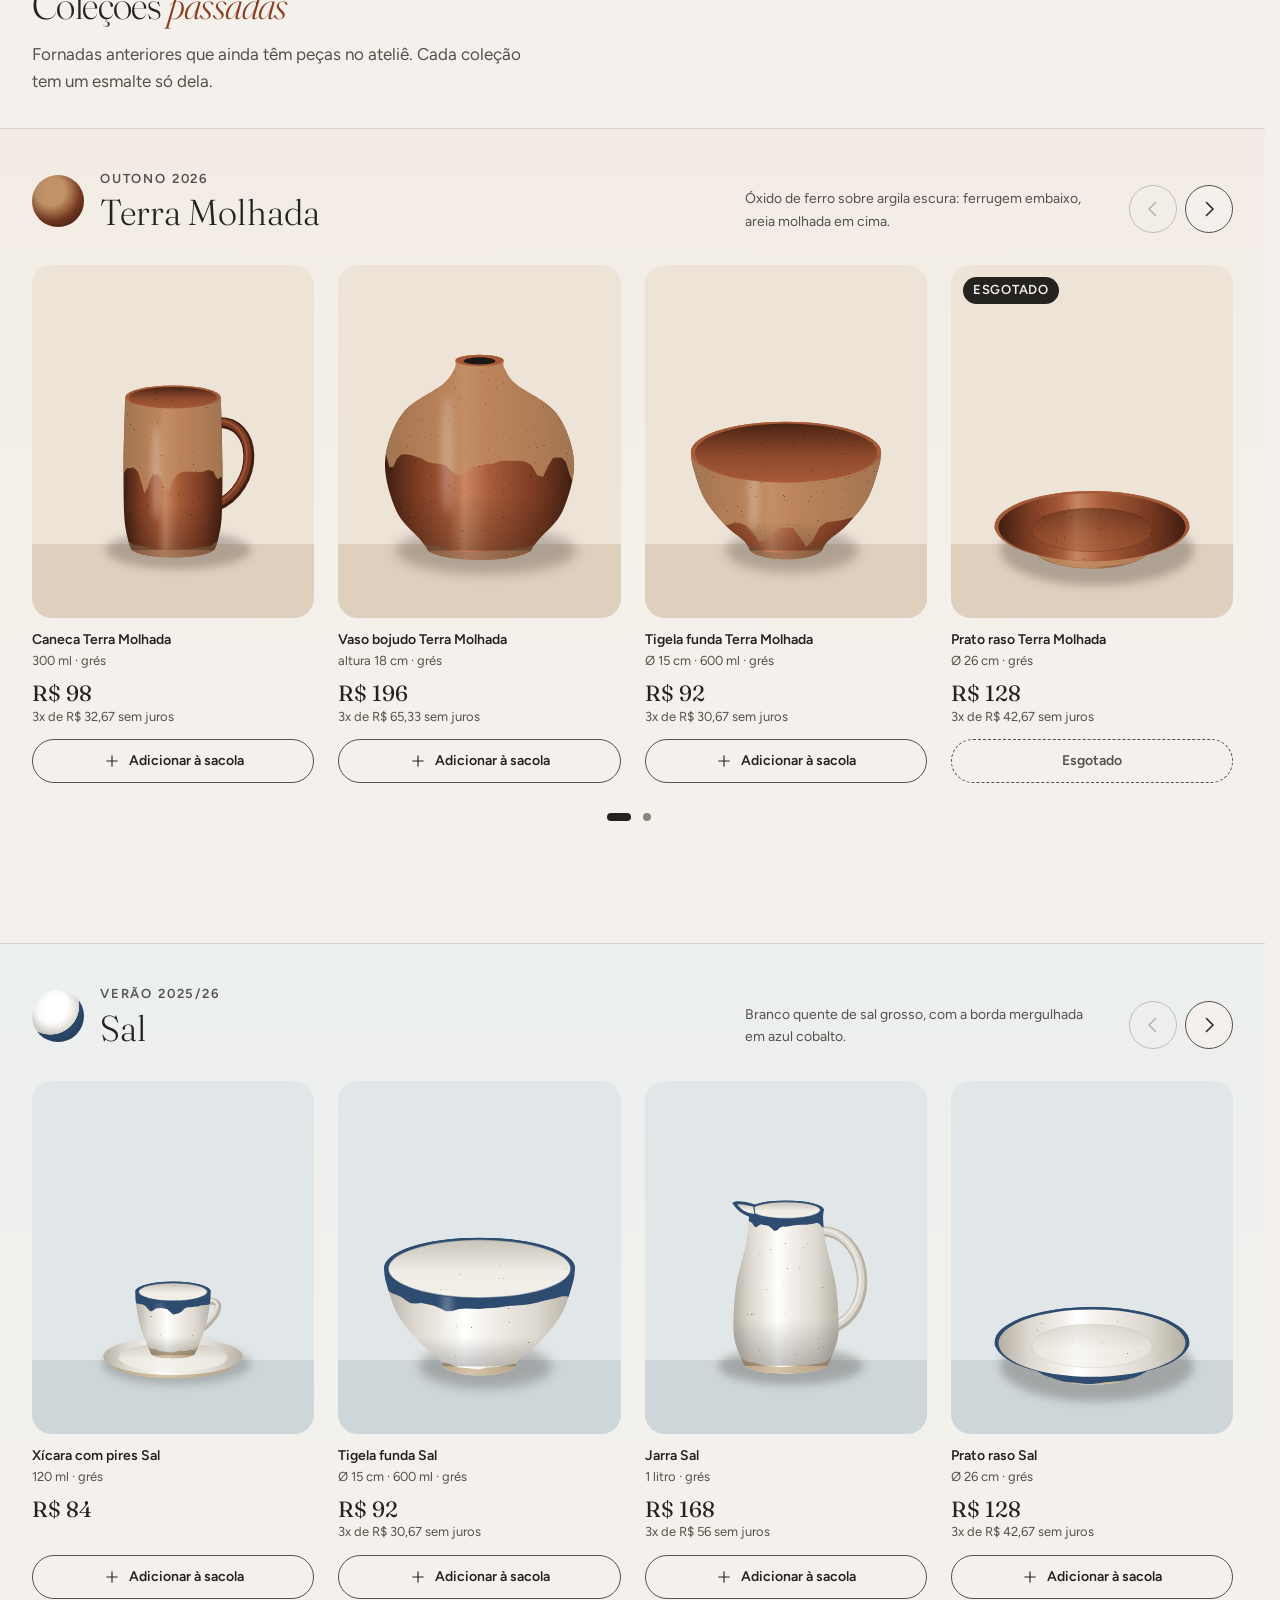
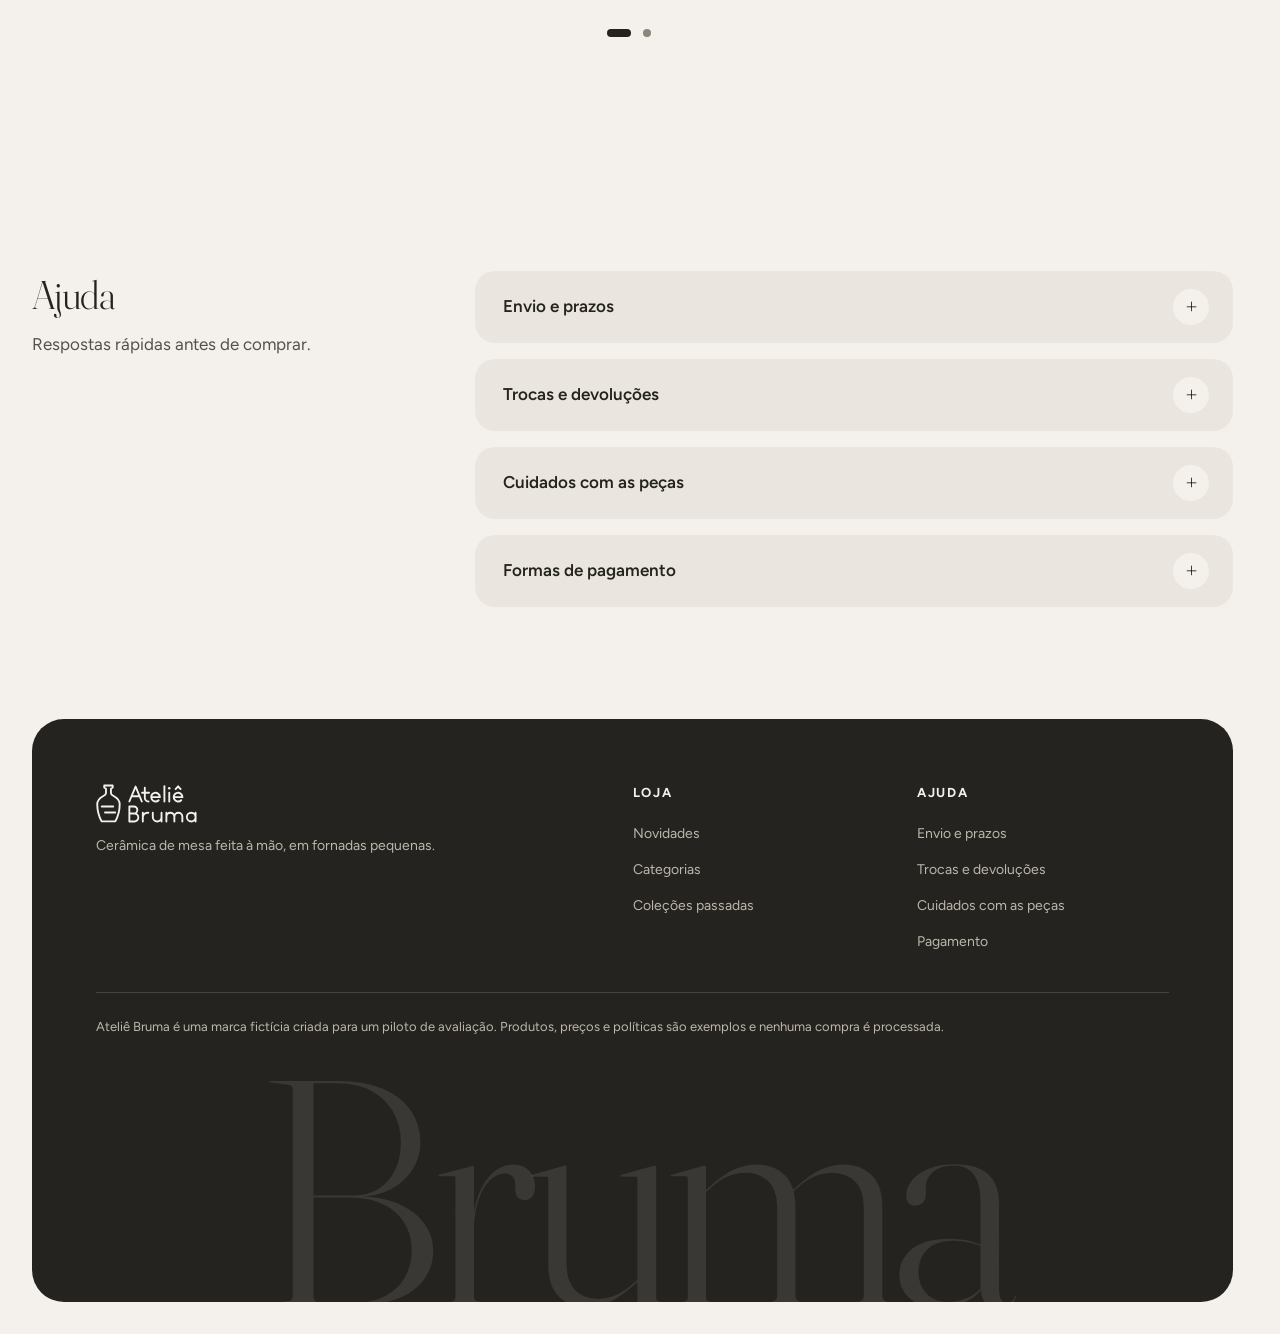
==== commit 063d9cf0: "fix(site): margens simétricas no celular e auditoria axe sem violações Remove a reserva da barra de " ====
--- a/site/index.html
+++ b/site/index.html
@@ -21,7 +21,7 @@
 
 <a class="skip" href="#conteudo">Pular para o conteúdo</a>
 
-<p class="announce">Próxima fornada: 14 de novembro <span class="announce__sep" aria-hidden="true">·</span> <span class="announce__ship">Frete grátis acima de R$ 299</span> <span class="announce__sep announce__sep--2" aria-hidden="true">·</span> <span class="announce__demo">Loja demonstrativa<span class="announce__long">: nenhuma compra é processada</span></span></p>
+<aside class="announce" aria-label="Avisos da loja"><p>Próxima fornada: 14 de novembro <span class="announce__sep" aria-hidden="true">·</span> <span class="announce__ship">Frete grátis acima de R$ 299</span> <span class="announce__sep announce__sep--2" aria-hidden="true">·</span> <span class="announce__demo">Loja demonstrativa<span class="announce__long">: nenhuma compra é processada</span></span></p></aside>
 
 <header class="header" data-header>
   <div class="wrap header__in">
@@ -106,7 +106,7 @@
     </div>
     <p class="hero__card hero__card--batch"><span class="hero__batch-title">Fornada nº 14</span><span class="hero__batch-meta"><span class="hero__batch-sep"> · </span>8 peças<span class="hero__batch-city"> · Curitiba</span></span></p>
     <div class="hero__copy">
-      <p class="kicker kicker--pill">Coleção Névoa · Primavera 2026</p>
+      <p class="kicker kicker--pill">Coleção Névoa<span class="kicker__season"> · Primavera 2026</span></p>
       <h1 id="t-hero" class="hero__title">A névoa<br> virou <em>mesa.</em></h1>
       <p class="hero__lead">Grés de alta temperatura, esmalte fosco e uma fornada por mês. Peças feitas à mão para usar todo dia.</p>
       <div class="hero__cta">
@@ -569,7 +569,7 @@
     </nav>
     <p class="footer__legal">Ateliê Bruma é uma marca fictícia criada para um piloto de avaliação. Produtos, preços e políticas são exemplos e nenhuma compra é processada.</p>
   </div>
-  <p class="footer__mark" aria-hidden="true">Bruma</p>
+  <div class="footer__mark" aria-hidden="true"></div>
   </div>
 </footer>
 
--- a/site/styles.css
+++ b/site/styles.css
@@ -64,13 +64,16 @@
 /* ---------- Base ---------- */
 *, *::before, *::after { box-sizing: border-box; }
 html {
-  scrollbar-gutter: stable;
   -webkit-text-size-adjust: 100%;
   text-size-adjust: 100%;
   scroll-padding-top: var(--anchor-offset);
 }
 @media (prefers-reduced-motion: no-preference) {
   html { scroll-behavior: smooth; }
+}
+/* reserva da barra de rolagem só em telas com mouse: no celular ela deslocava tudo 15 px para a esquerda */
+@media (min-width: 1024px) and (hover: hover) and (pointer: fine) {
+  html { scrollbar-gutter: stable; }
 }
 body {
   margin: 0;
@@ -129,8 +132,9 @@
   display: inline-flex; align-items: center; min-height: 32px; padding: 0 14px;
   border: 1px solid rgb(37 35 31 / 0.16); border-radius: var(--radius-pill); background: var(--background-canvas);
 }
-@media (max-width: 479px) {
-  .kicker--pill { letter-spacing: 0.08em; white-space: nowrap; }
+.kicker--pill { max-width: 100%; white-space: nowrap; }
+@media (max-width: 419px) {
+  .kicker__season { display: none; }
 }
 .sec__lead { color: var(--text-secondary); max-width: 46ch; margin-top: var(--space-3); }
 .sec__aside { color: var(--text-secondary); font-size: var(--size-sm); max-width: 40ch; }
@@ -269,7 +273,7 @@
 /* ---------- Hero ---------- */
 .hero {
   position: relative; isolation: isolate; overflow: hidden;
-  display: grid;
+  display: grid; grid-template-columns: minmax(0, 1fr); /* nenhum filho alarga o painel */
   width: var(--panel-w); margin: var(--space-3) auto 0; border-radius: var(--radius-panel);
   background:
     radial-gradient(120% 70% at 70% 100%, #CDD3D3 0%, transparent 60%),
@@ -327,7 +331,7 @@
 }
 .hero__card--piece {
   display: grid; grid-template-columns: 56px 1fr 44px; align-items: center; gap: var(--space-3);
-  margin: -20px var(--space-3) 0; padding: var(--space-3);
+  margin: -20px var(--space-6) 0; padding: var(--space-3);
 }
 .hero__card-img { width: 56px; height: 70px; border-radius: 12px; object-fit: cover; background: linear-gradient(180deg, var(--tint-nevoa) 79%, var(--tint-nevoa-floor) 79%); }
 .hero__card-text { display: grid; line-height: 1.25; min-width: 0; }
@@ -338,7 +342,7 @@
 .add--float svg { width: 20px; height: 20px; }
 .add--float .add__label { display: none; }
 .hero__card--batch {
-  position: absolute; top: var(--space-3); right: var(--space-3);
+  position: absolute; top: var(--space-4); right: var(--space-4);
   display: inline-flex; align-items: center; min-height: 32px; padding: 0 var(--space-3); border-radius: var(--radius-pill);
   font-size: var(--size-xs); font-weight: var(--weight-semibold);
 }
@@ -359,7 +363,7 @@
 }
 
 @media (min-width: 1024px) {
-  .hero { grid-template-columns: 1fr; min-height: clamp(600px, calc(100svh - var(--header-height) - 32px), 780px); }
+  .hero { min-height: clamp(600px, calc(100svh - var(--header-height) - 32px), 780px); }
   .hero__stage { position: absolute; inset: 0 0 0 42%; height: auto; }
   .hero__sun { width: min(40vw, 540px); top: 7%; left: 52%; }
   .hero__word { font-size: min(20vw, 300px); top: 3%; left: 52%; }
@@ -604,7 +608,7 @@
 .perks .wrap { padding-inline: 0; width: var(--panel-w); }
 .perks__list {
   display: grid; grid-template-columns: 1fr 1fr; gap: var(--space-5) var(--space-4);
-  padding: var(--space-5); border-radius: var(--radius-panel-sm); background: var(--background-surface);
+  padding: var(--space-6); border-radius: var(--radius-panel-sm); background: var(--background-surface);
 }
 .perks li { display: grid; align-content: start; gap: var(--space-3); font-size: var(--size-sm); line-height: 1.35; color: var(--text-secondary); }
 .perks strong { display: block; color: var(--text-primary); font-weight: var(--weight-semibold); }
@@ -621,7 +625,7 @@
 .faq { display: grid; gap: var(--space-8); }
 .faq__list { display: grid; gap: var(--space-3); }
 .faq details {
-  padding: 0 var(--space-5); border-radius: var(--radius-card); background: var(--background-surface);
+  padding: 0 var(--space-6); border-radius: var(--radius-card); background: var(--background-surface);
   box-shadow: inset 0 0 0 1px transparent; transition: background-color var(--motion-base) var(--motion-easing);
 }
 .faq details:hover { background: var(--fog-200); }
@@ -659,6 +663,7 @@
   font-family: var(--stack-display); font-weight: var(--weight-light); font-variation-settings: "opsz" 144;
   font-size: 27vw; line-height: 0.8; letter-spacing: -0.04em; color: rgb(244 241 236 / 0.10);
 }
+.footer__mark::before { content: "Bruma"; } /* decorativo: como pseudo-elemento não entra na leitura nem na checagem de contraste */
 .footer__brand img { margin-bottom: var(--space-3); }
 .footer__col h2 { font-size: var(--size-xs); letter-spacing: 0.14em; text-transform: uppercase; color: var(--text-inverse); margin-bottom: var(--space-3); }
 .footer__col a { display: inline-flex; align-items: center; min-height: 36px; text-decoration: none; }
@@ -709,7 +714,7 @@
 
 /* ---------- Pausa da névoa (WCAG 2.2.2) ---------- */
 .hero__pause {
-  position: absolute; left: var(--gutter); top: var(--space-3); z-index: 7;
+  position: absolute; left: var(--space-4); top: var(--space-4); z-index: 7;
   min-height: 32px; padding: 0 var(--space-3); border: 1px solid rgb(37 35 31 / 0.35); border-radius: var(--radius-pill);
   background: rgb(244 241 236 / 0.75); font-size: var(--size-xs); font-weight: var(--weight-medium);
 }
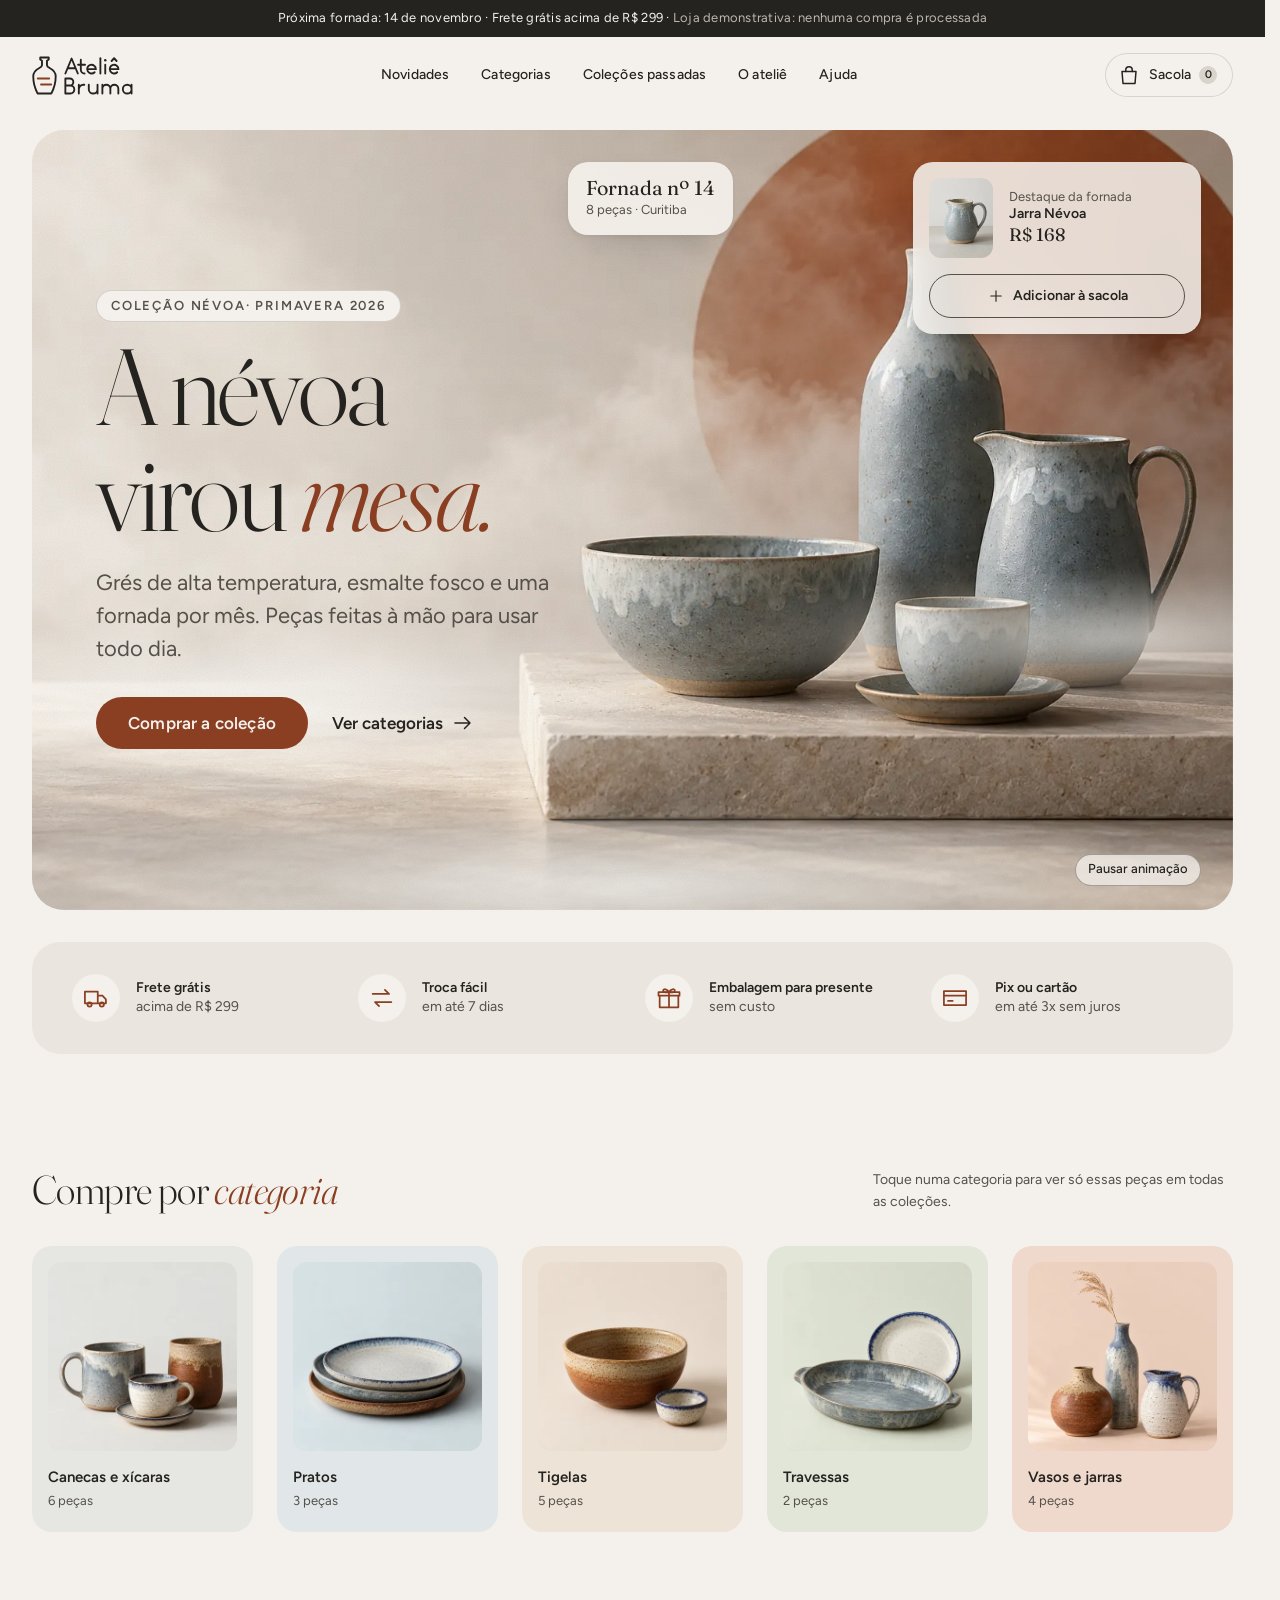
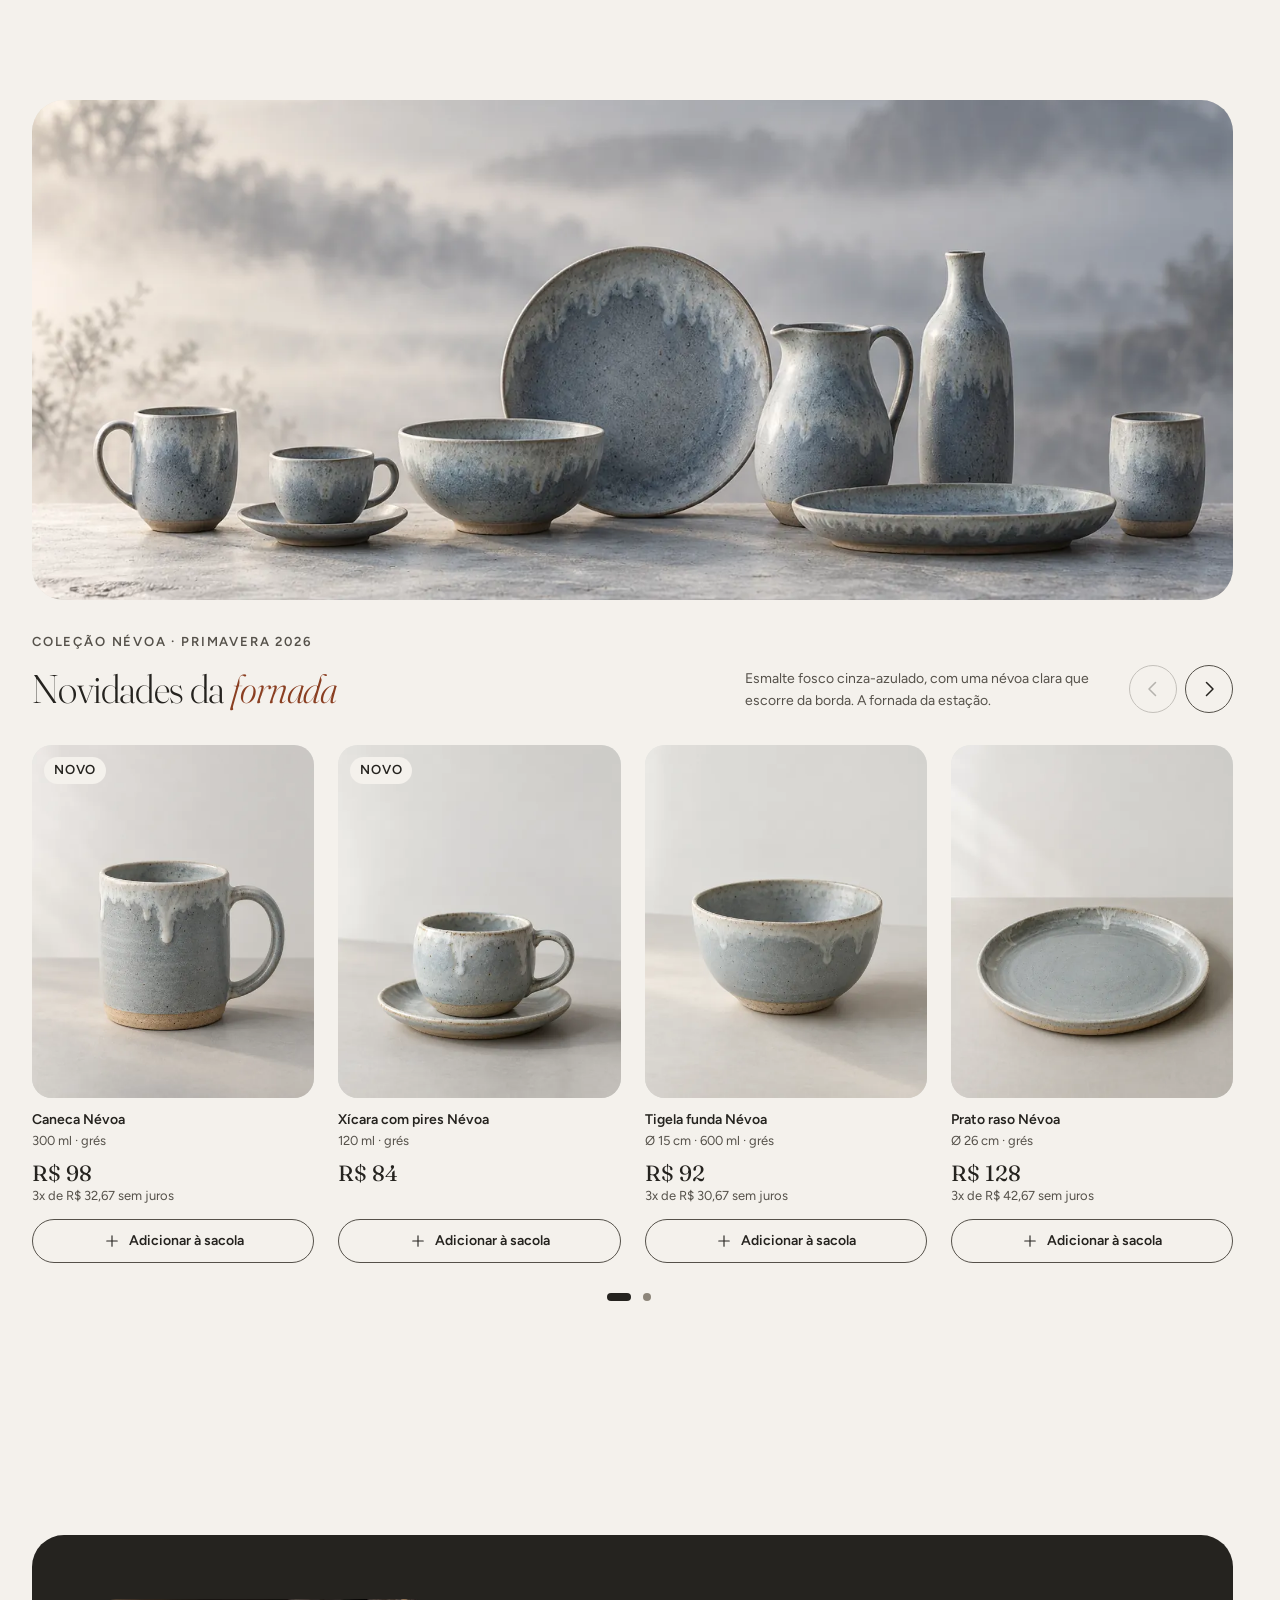
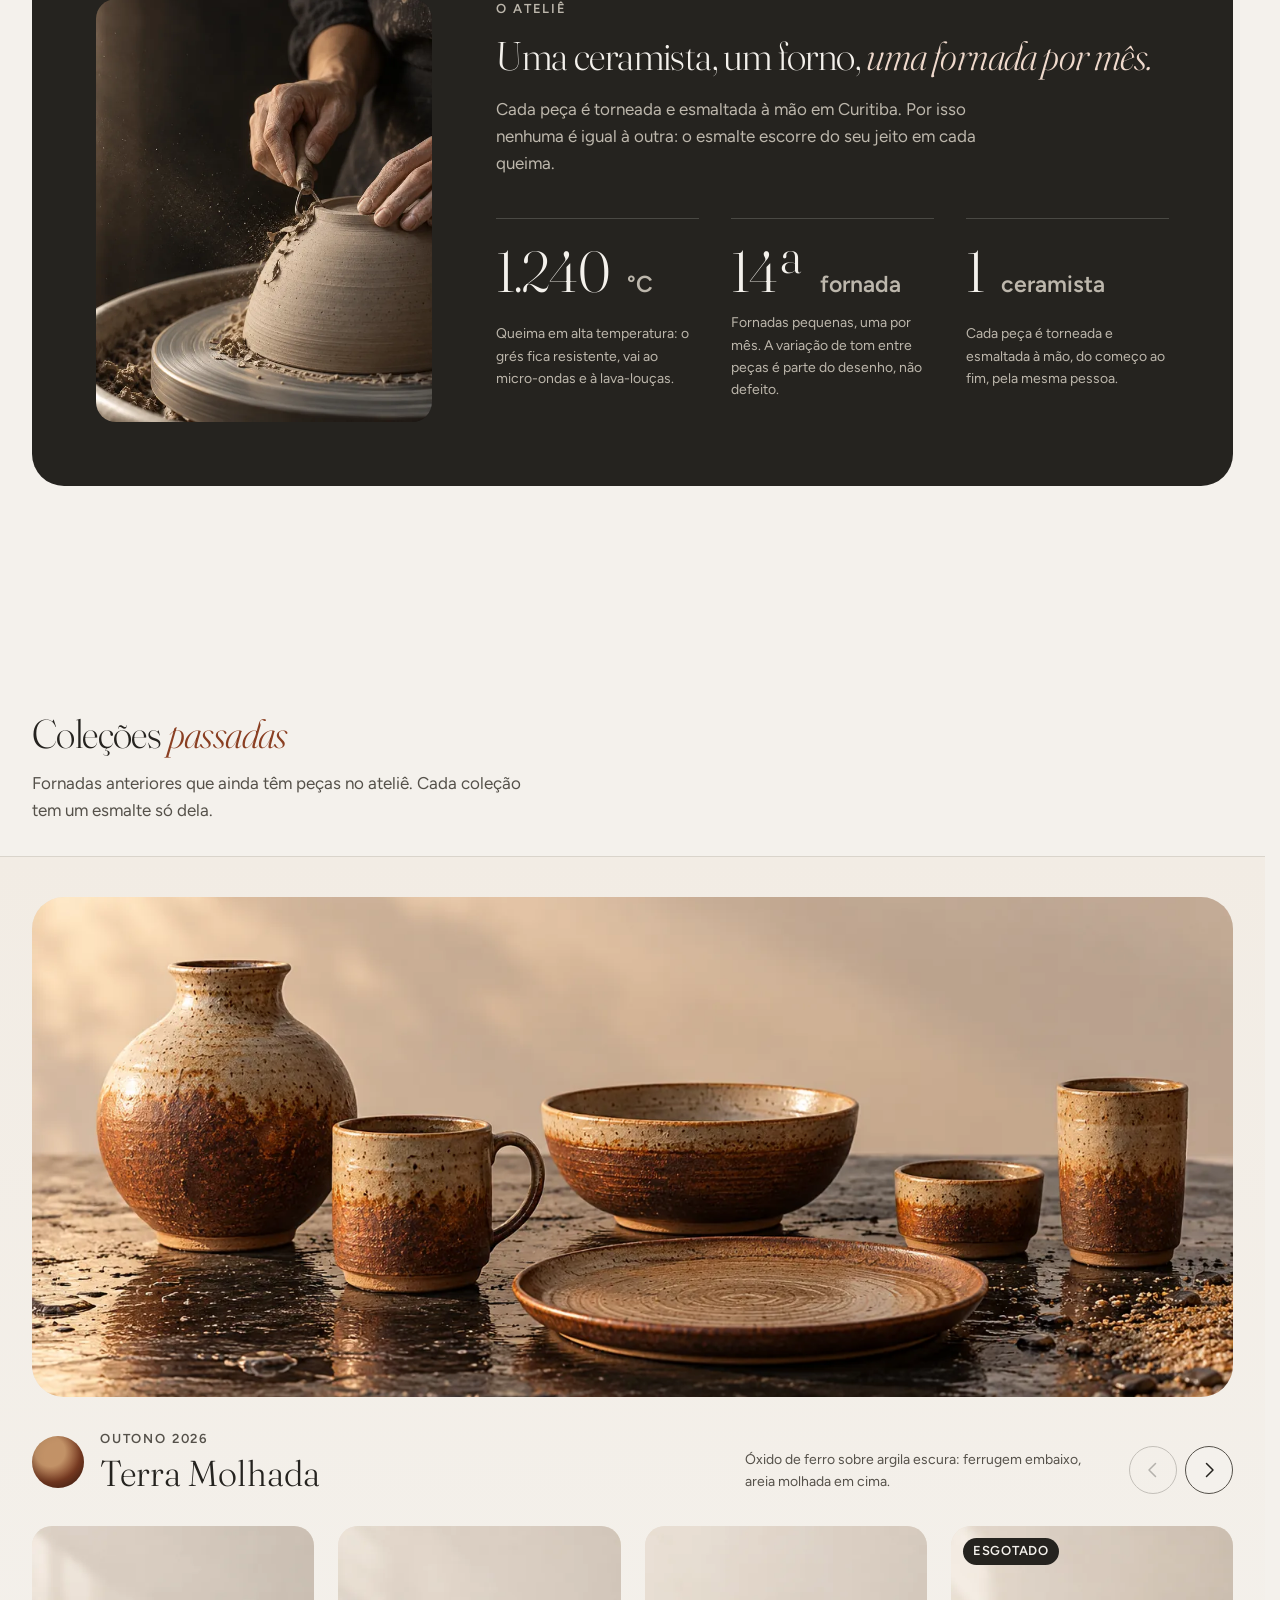
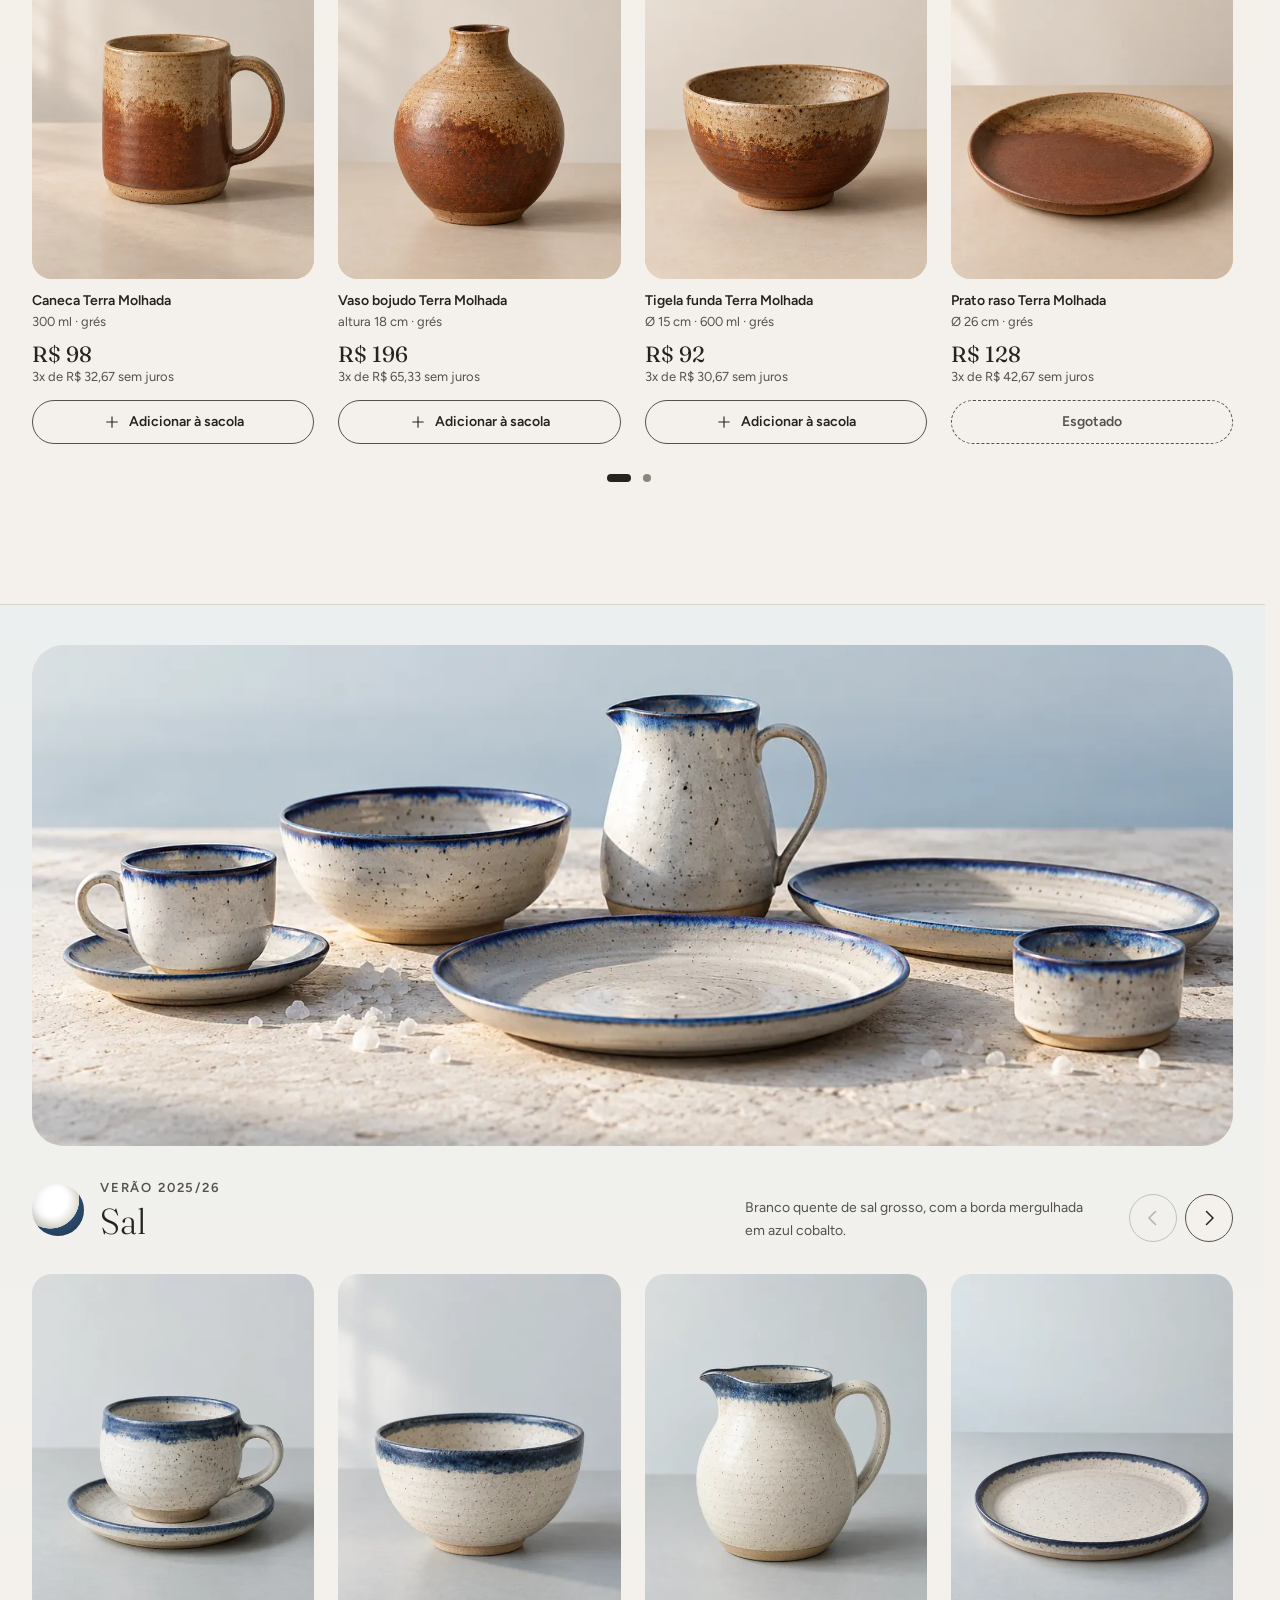
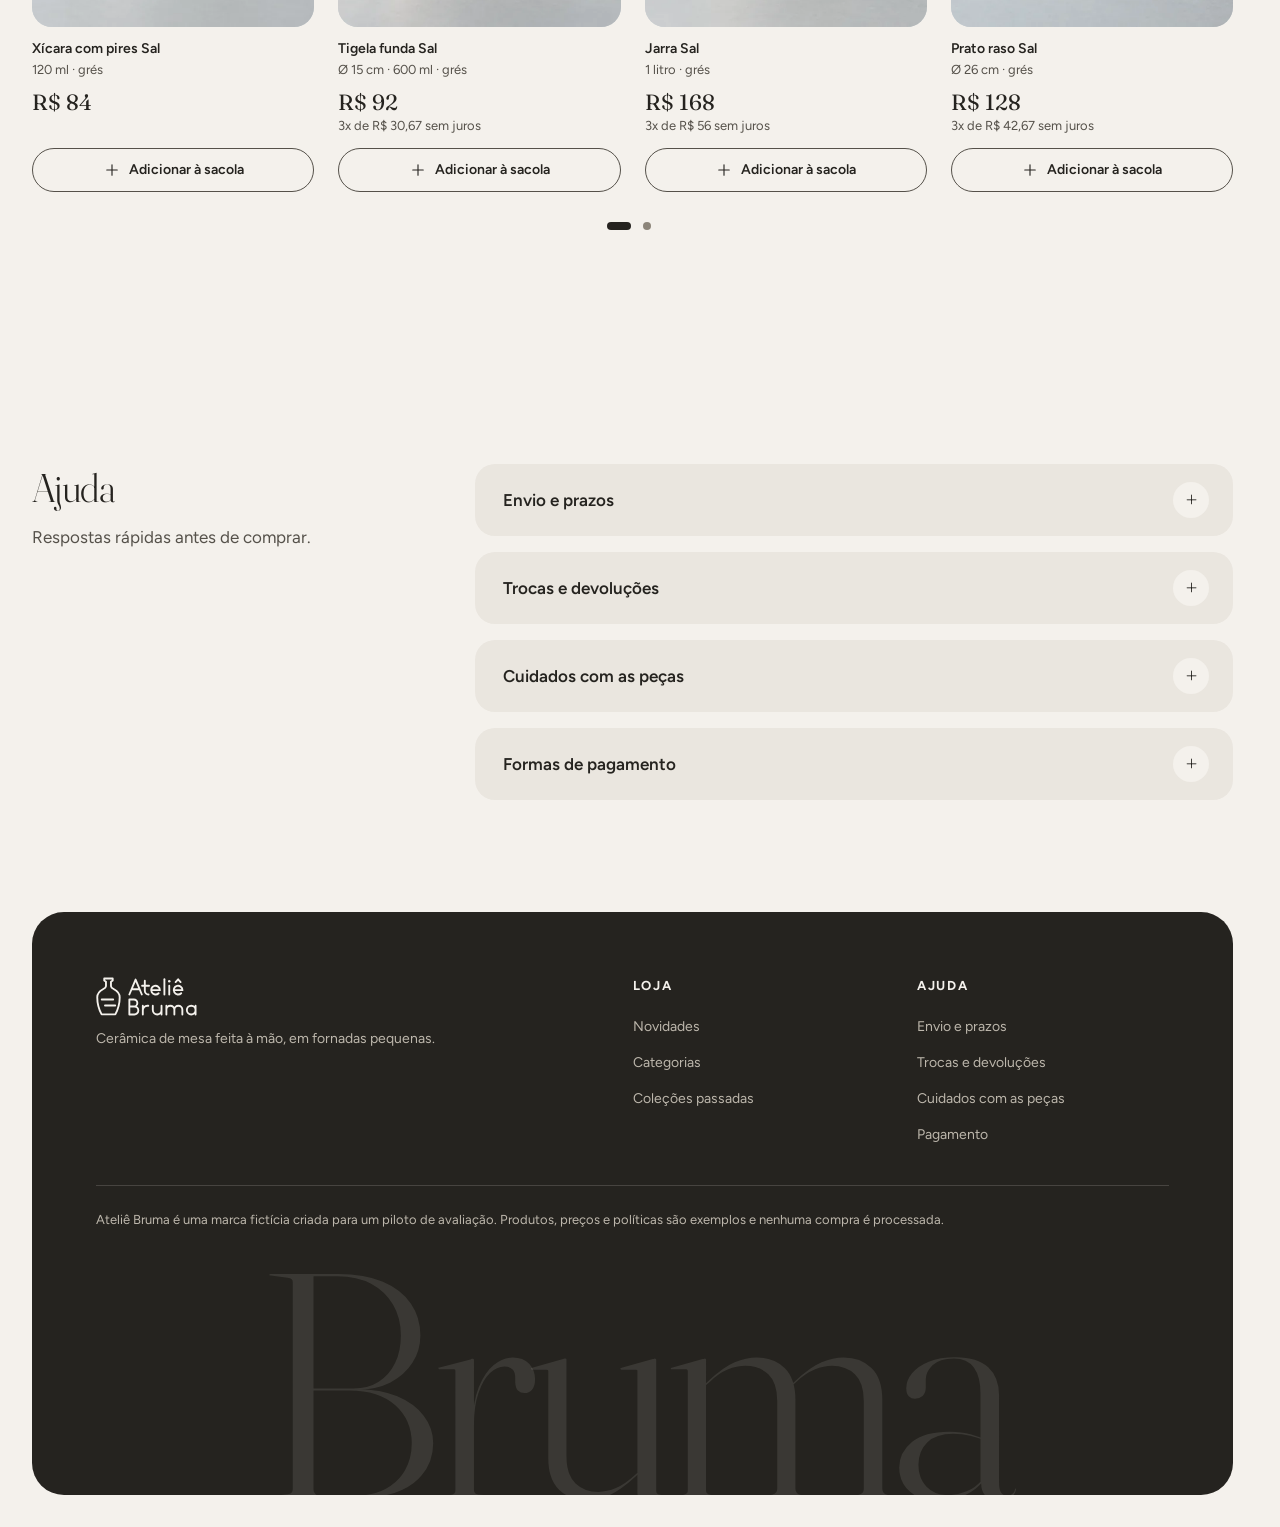
==== commit 48e76301: "feat(site): fotos DES-001 no lugar das ilustrações SVG 33 imagens geradas pelo proprietário no ChatG" ====
--- a/site/index.html
+++ b/site/index.html
@@ -87,22 +87,20 @@
 
   <section class="hero" aria-labelledby="t-hero">
     <div class="hero__stage" aria-hidden="true">
-      <div class="hero__sun"></div>
-      <p class="hero__word">névoa</p>
-      <div class="hero__plinth"></div>
-      <img class="hero__piece hero__piece--a" src="assets/pecas/nevoa-garrafa.svg" alt="" width="400" height="500">
-      <img class="hero__piece hero__piece--b" src="assets/pecas/nevoa-jarra.svg" alt="" width="400" height="500">
-      <img class="hero__piece hero__piece--c" src="assets/pecas/nevoa-tigela.svg" alt="" width="400" height="500">
-      <img class="hero__piece hero__piece--d" src="assets/pecas/nevoa-xicara.svg" alt="" width="400" height="500">
+      <picture class="hero__photo">
+        <source type="image/webp" media="(min-width: 1024px)" srcset="assets/fotos/banner/desktop-1024.webp 1024w, assets/fotos/banner/desktop-1536.webp 1536w" sizes="100vw">
+        <source type="image/webp" srcset="assets/fotos/banner/celular-640.webp 640w, assets/fotos/banner/celular-960.webp 960w" sizes="100vw">
+        <img src="assets/fotos/banner/celular-960.jpg" width="960" height="960" alt="" fetchpriority="high" decoding="async">
+      </picture>
       <div class="hero__mist hero__mist--1"></div>
       <div class="hero__mist hero__mist--2"></div>
       <div class="hero__mist hero__mist--3"></div>
     </div>
     <button class="hero__pause" type="button" aria-pressed="false" data-pause-motion>Pausar animação</button>
     <div class="hero__card hero__card--piece">
-      <img class="hero__card-img" src="assets/pecas/nevoa-jarra.svg" width="64" height="80" alt="">
+      <img class="hero__card-img" src="assets/fotos/produtos/nevoa-jarra-480.webp" width="64" height="80" alt="">
       <p class="hero__card-text"><span class="hero__card-kicker">Destaque da fornada</span><span class="hero__card-name">Jarra Névoa</span><span class="hero__card-price">R$ 168</span></p>
-      <button class="add add--float" type="button" data-add="nevoa-jarra" data-name="Jarra Névoa" data-price="168" data-img="assets/pecas/nevoa-jarra.svg" data-col="nevoa"><svg viewBox="0 0 24 24" aria-hidden="true"><path d="M12 5v14M5 12h14"/></svg><span class="add__label" aria-hidden="true"><span class="add__long">Adicionar à sacola</span><span class="add__short">Adicionar</span></span><span class="sr-only">Adicionar Jarra Névoa à sacola</span></button>
+      <button class="add add--float" type="button" data-add="nevoa-jarra" data-name="Jarra Névoa" data-price="168" data-img="assets/fotos/produtos/nevoa-jarra-480.webp" data-col="nevoa"><svg viewBox="0 0 24 24" aria-hidden="true"><path d="M12 5v14M5 12h14"/></svg><span class="add__label" aria-hidden="true"><span class="add__long">Adicionar à sacola</span><span class="add__short">Adicionar</span></span><span class="sr-only">Adicionar Jarra Névoa à sacola</span></button>
     </div>
     <p class="hero__card hero__card--batch"><span class="hero__batch-title">Fornada nº 14</span><span class="hero__batch-meta"><span class="hero__batch-sep"> · </span>8 peças<span class="hero__batch-city"> · Curitiba</span></span></p>
     <div class="hero__copy">
@@ -136,35 +134,35 @@
       <ul class="cats" role="list">
         <li>
           <a class="cat cat--canecas" href="#novidades" data-filter="canecas" data-label="Canecas e xícaras">
-            <span class="cat__media"><img src="assets/pecas/nevoa-caneca.svg" width="400" height="500" alt="" loading="lazy" decoding="async"></span>
+            <span class="cat__media"><picture><source type="image/webp" srcset="assets/fotos/categorias/canecas-400.webp 400w, assets/fotos/categorias/canecas-640.webp 640w" sizes="(min-width: 768px) 210px, 38vw"><img src="assets/fotos/categorias/canecas-640.jpg" width="640" height="640" alt="" loading="lazy" decoding="async"></picture></span>
             <span class="cat__name">Canecas e xícaras</span>
             <span class="cat__count">6 peças</span>
           </a>
         </li>
         <li>
           <a class="cat cat--pratos" href="#novidades" data-filter="pratos" data-label="Pratos">
-            <span class="cat__media"><img src="assets/pecas/sal-prato.svg" width="400" height="500" alt="" loading="lazy" decoding="async"></span>
+            <span class="cat__media"><picture><source type="image/webp" srcset="assets/fotos/categorias/pratos-400.webp 400w, assets/fotos/categorias/pratos-640.webp 640w" sizes="(min-width: 768px) 210px, 38vw"><img src="assets/fotos/categorias/pratos-640.jpg" width="640" height="640" alt="" loading="lazy" decoding="async"></picture></span>
             <span class="cat__name">Pratos</span>
             <span class="cat__count">3 peças</span>
           </a>
         </li>
         <li>
           <a class="cat cat--tigelas" href="#novidades" data-filter="tigelas" data-label="Tigelas">
-            <span class="cat__media"><img src="assets/pecas/terra-tigela.svg" width="400" height="500" alt="" loading="lazy" decoding="async"></span>
+            <span class="cat__media"><picture><source type="image/webp" srcset="assets/fotos/categorias/tigelas-400.webp 400w, assets/fotos/categorias/tigelas-640.webp 640w" sizes="(min-width: 768px) 210px, 38vw"><img src="assets/fotos/categorias/tigelas-640.jpg" width="640" height="640" alt="" loading="lazy" decoding="async"></picture></span>
             <span class="cat__name">Tigelas</span>
             <span class="cat__count">5 peças</span>
           </a>
         </li>
         <li>
           <a class="cat cat--travessas" href="#novidades" data-filter="travessas" data-label="Travessas">
-            <span class="cat__media"><img src="assets/pecas/nevoa-travessa.svg" width="400" height="500" alt="" loading="lazy" decoding="async"></span>
+            <span class="cat__media"><picture><source type="image/webp" srcset="assets/fotos/categorias/travessas-400.webp 400w, assets/fotos/categorias/travessas-640.webp 640w" sizes="(min-width: 768px) 210px, 38vw"><img src="assets/fotos/categorias/travessas-640.jpg" width="640" height="640" alt="" loading="lazy" decoding="async"></picture></span>
             <span class="cat__name">Travessas</span>
             <span class="cat__count">2 peças</span>
           </a>
         </li>
         <li>
           <a class="cat cat--vasos" href="#novidades" data-filter="vasos" data-label="Vasos e jarras">
-            <span class="cat__media"><img src="assets/pecas/terra-bojudo.svg" width="400" height="500" alt="" loading="lazy" decoding="async"></span>
+            <span class="cat__media"><picture><source type="image/webp" srcset="assets/fotos/categorias/vasos-400.webp 400w, assets/fotos/categorias/vasos-640.webp 640w" sizes="(min-width: 768px) 210px, 38vw"><img src="assets/fotos/categorias/vasos-640.jpg" width="640" height="640" alt="" loading="lazy" decoding="async"></picture></span>
             <span class="cat__name">Vasos e jarras</span>
             <span class="cat__count">4 peças</span>
           </a>
@@ -182,6 +180,9 @@
 
   <section id="novidades" class="sec" aria-labelledby="t-novidades">
     <div class="wrap">
+      <figure class="colbanner colbanner--nevoa">
+        <picture><source type="image/webp" srcset="assets/fotos/colecoes/nevoa-800.webp 800w, assets/fotos/colecoes/nevoa-1536.webp 1536w" sizes="(min-width: 1200px) 1152px, 100vw"><img src="assets/fotos/colecoes/nevoa-1536.jpg" width="1536" height="1024" alt="Peças da coleção Névoa em fila sobre uma prateleira de pedra, com névoa ao fundo." loading="lazy" decoding="async"></picture>
+      </figure>
       <header class="sec__head">
         <div>
           <p class="kicker">Coleção Névoa · Primavera 2026</p>
@@ -197,98 +198,98 @@
         <ul class="carousel__track" role="list" tabindex="0" aria-labelledby="t-novidades">
           <li class="card card--nevoa" data-cat="canecas cafe presentear">
             <div class="card__media">
-              <img src="assets/pecas/nevoa-caneca.svg" width="400" height="500" alt="" loading="eager" decoding="async">
+              <picture><source type="image/webp" srcset="assets/fotos/produtos/nevoa-caneca-480.webp 480w, assets/fotos/produtos/nevoa-caneca-800.webp 800w" sizes="(min-width: 1024px) 300px, 45vw"><img src="assets/fotos/produtos/nevoa-caneca-800.jpg" width="800" height="1000" alt="" loading="eager" decoding="async"></picture>
               <span class="badge">Novo</span>
             </div>
             <div class="card__body">
               <h3 class="card__name">Caneca Névoa</h3>
               <p class="card__meta">300 ml · grés</p>
               <p class="price"><span class="price__val">R$ 98</span><span class="price__inst">3x de R$ 32,67<span class="price__nojuros"> sem juros</span></span></p>
-              <button class="add" type="button" data-add="nevoa-caneca" data-name="Caneca Névoa" data-price="98" data-img="assets/pecas/nevoa-caneca.svg" data-col="nevoa"><svg viewBox="0 0 24 24" aria-hidden="true"><path d="M12 5v14M5 12h14"/></svg><span class="add__label" aria-hidden="true"><span class="add__long">Adicionar à sacola</span><span class="add__short">Adicionar</span></span><span class="sr-only">Adicionar Caneca Névoa à sacola</span></button>
+              <button class="add" type="button" data-add="nevoa-caneca" data-name="Caneca Névoa" data-price="98" data-img="assets/fotos/produtos/nevoa-caneca-480.webp" data-col="nevoa"><svg viewBox="0 0 24 24" aria-hidden="true"><path d="M12 5v14M5 12h14"/></svg><span class="add__label" aria-hidden="true"><span class="add__long">Adicionar à sacola</span><span class="add__short">Adicionar</span></span><span class="sr-only">Adicionar Caneca Névoa à sacola</span></button>
             </div>
           </li>
           <li class="card card--nevoa" data-cat="canecas cafe presentear">
             <div class="card__media">
-              <img src="assets/pecas/nevoa-xicara.svg" width="400" height="500" alt="" loading="eager" decoding="async">
+              <picture><source type="image/webp" srcset="assets/fotos/produtos/nevoa-xicara-480.webp 480w, assets/fotos/produtos/nevoa-xicara-800.webp 800w" sizes="(min-width: 1024px) 300px, 45vw"><img src="assets/fotos/produtos/nevoa-xicara-800.jpg" width="800" height="1000" alt="" loading="eager" decoding="async"></picture>
               <span class="badge">Novo</span>
             </div>
             <div class="card__body">
               <h3 class="card__name">Xícara com pires Névoa</h3>
               <p class="card__meta">120 ml · grés</p>
               <p class="price"><span class="price__val">R$ 84</span></p>
-              <button class="add" type="button" data-add="nevoa-xicara" data-name="Xícara com pires Névoa" data-price="84" data-img="assets/pecas/nevoa-xicara.svg" data-col="nevoa"><svg viewBox="0 0 24 24" aria-hidden="true"><path d="M12 5v14M5 12h14"/></svg><span class="add__label" aria-hidden="true"><span class="add__long">Adicionar à sacola</span><span class="add__short">Adicionar</span></span><span class="sr-only">Adicionar Xícara com pires Névoa à sacola</span></button>
+              <button class="add" type="button" data-add="nevoa-xicara" data-name="Xícara com pires Névoa" data-price="84" data-img="assets/fotos/produtos/nevoa-xicara-480.webp" data-col="nevoa"><svg viewBox="0 0 24 24" aria-hidden="true"><path d="M12 5v14M5 12h14"/></svg><span class="add__label" aria-hidden="true"><span class="add__long">Adicionar à sacola</span><span class="add__short">Adicionar</span></span><span class="sr-only">Adicionar Xícara com pires Névoa à sacola</span></button>
             </div>
           </li>
           <li class="card card--nevoa" data-cat="tigelas cafe mesa">
             <div class="card__media">
-              <img src="assets/pecas/nevoa-tigela.svg" width="400" height="500" alt="" loading="eager" decoding="async">
+              <picture><source type="image/webp" srcset="assets/fotos/produtos/nevoa-tigela-480.webp 480w, assets/fotos/produtos/nevoa-tigela-800.webp 800w" sizes="(min-width: 1024px) 300px, 45vw"><img src="assets/fotos/produtos/nevoa-tigela-800.jpg" width="800" height="1000" alt="" loading="eager" decoding="async"></picture>
               
             </div>
             <div class="card__body">
               <h3 class="card__name">Tigela funda Névoa</h3>
               <p class="card__meta">Ø 15 cm · 600 ml · grés</p>
               <p class="price"><span class="price__val">R$ 92</span><span class="price__inst">3x de R$ 30,67<span class="price__nojuros"> sem juros</span></span></p>
-              <button class="add" type="button" data-add="nevoa-tigela" data-name="Tigela funda Névoa" data-price="92" data-img="assets/pecas/nevoa-tigela.svg" data-col="nevoa"><svg viewBox="0 0 24 24" aria-hidden="true"><path d="M12 5v14M5 12h14"/></svg><span class="add__label" aria-hidden="true"><span class="add__long">Adicionar à sacola</span><span class="add__short">Adicionar</span></span><span class="sr-only">Adicionar Tigela funda Névoa à sacola</span></button>
+              <button class="add" type="button" data-add="nevoa-tigela" data-name="Tigela funda Névoa" data-price="92" data-img="assets/fotos/produtos/nevoa-tigela-480.webp" data-col="nevoa"><svg viewBox="0 0 24 24" aria-hidden="true"><path d="M12 5v14M5 12h14"/></svg><span class="add__label" aria-hidden="true"><span class="add__long">Adicionar à sacola</span><span class="add__short">Adicionar</span></span><span class="sr-only">Adicionar Tigela funda Névoa à sacola</span></button>
             </div>
           </li>
           <li class="card card--nevoa" data-cat="pratos mesa">
             <div class="card__media">
-              <img src="assets/pecas/nevoa-prato.svg" width="400" height="500" alt="" loading="eager" decoding="async">
+              <picture><source type="image/webp" srcset="assets/fotos/produtos/nevoa-prato-480.webp 480w, assets/fotos/produtos/nevoa-prato-800.webp 800w" sizes="(min-width: 1024px) 300px, 45vw"><img src="assets/fotos/produtos/nevoa-prato-800.jpg" width="800" height="1000" alt="" loading="eager" decoding="async"></picture>
               
             </div>
             <div class="card__body">
               <h3 class="card__name">Prato raso Névoa</h3>
               <p class="card__meta">Ø 26 cm · grés</p>
               <p class="price"><span class="price__val">R$ 128</span><span class="price__inst">3x de R$ 42,67<span class="price__nojuros"> sem juros</span></span></p>
-              <button class="add" type="button" data-add="nevoa-prato" data-name="Prato raso Névoa" data-price="128" data-img="assets/pecas/nevoa-prato.svg" data-col="nevoa"><svg viewBox="0 0 24 24" aria-hidden="true"><path d="M12 5v14M5 12h14"/></svg><span class="add__label" aria-hidden="true"><span class="add__long">Adicionar à sacola</span><span class="add__short">Adicionar</span></span><span class="sr-only">Adicionar Prato raso Névoa à sacola</span></button>
+              <button class="add" type="button" data-add="nevoa-prato" data-name="Prato raso Névoa" data-price="128" data-img="assets/fotos/produtos/nevoa-prato-480.webp" data-col="nevoa"><svg viewBox="0 0 24 24" aria-hidden="true"><path d="M12 5v14M5 12h14"/></svg><span class="add__label" aria-hidden="true"><span class="add__long">Adicionar à sacola</span><span class="add__short">Adicionar</span></span><span class="sr-only">Adicionar Prato raso Névoa à sacola</span></button>
             </div>
           </li>
           <li class="card card--nevoa" data-cat="vasos servir">
             <div class="card__media">
-              <img src="assets/pecas/nevoa-jarra.svg" width="400" height="500" alt="" loading="lazy" decoding="async">
+              <picture><source type="image/webp" srcset="assets/fotos/produtos/nevoa-jarra-480.webp 480w, assets/fotos/produtos/nevoa-jarra-800.webp 800w" sizes="(min-width: 1024px) 300px, 45vw"><img src="assets/fotos/produtos/nevoa-jarra-800.jpg" width="800" height="1000" alt="" loading="lazy" decoding="async"></picture>
               <span class="badge">Novo</span>
             </div>
             <div class="card__body">
               <h3 class="card__name">Jarra Névoa</h3>
               <p class="card__meta">1 litro · grés</p>
               <p class="price"><span class="price__val">R$ 168</span><span class="price__inst">3x de R$ 56<span class="price__nojuros"> sem juros</span></span></p>
-              <button class="add" type="button" data-add="nevoa-jarra" data-name="Jarra Névoa" data-price="168" data-img="assets/pecas/nevoa-jarra.svg" data-col="nevoa"><svg viewBox="0 0 24 24" aria-hidden="true"><path d="M12 5v14M5 12h14"/></svg><span class="add__label" aria-hidden="true"><span class="add__long">Adicionar à sacola</span><span class="add__short">Adicionar</span></span><span class="sr-only">Adicionar Jarra Névoa à sacola</span></button>
+              <button class="add" type="button" data-add="nevoa-jarra" data-name="Jarra Névoa" data-price="168" data-img="assets/fotos/produtos/nevoa-jarra-480.webp" data-col="nevoa"><svg viewBox="0 0 24 24" aria-hidden="true"><path d="M12 5v14M5 12h14"/></svg><span class="add__label" aria-hidden="true"><span class="add__long">Adicionar à sacola</span><span class="add__short">Adicionar</span></span><span class="sr-only">Adicionar Jarra Névoa à sacola</span></button>
             </div>
           </li>
           <li class="card card--nevoa" data-cat="vasos presentear">
             <div class="card__media">
-              <img src="assets/pecas/nevoa-garrafa.svg" width="400" height="500" alt="" loading="lazy" decoding="async">
+              <picture><source type="image/webp" srcset="assets/fotos/produtos/nevoa-garrafa-480.webp 480w, assets/fotos/produtos/nevoa-garrafa-800.webp 800w" sizes="(min-width: 1024px) 300px, 45vw"><img src="assets/fotos/produtos/nevoa-garrafa-800.jpg" width="800" height="1000" alt="" loading="lazy" decoding="async"></picture>
               
             </div>
             <div class="card__body">
               <h3 class="card__name">Vaso garrafa Névoa</h3>
               <p class="card__meta">altura 22 cm · grés</p>
               <p class="price"><span class="price__val">R$ 186</span><span class="price__inst">3x de R$ 62<span class="price__nojuros"> sem juros</span></span></p>
-              <button class="add" type="button" data-add="nevoa-garrafa" data-name="Vaso garrafa Névoa" data-price="186" data-img="assets/pecas/nevoa-garrafa.svg" data-col="nevoa"><svg viewBox="0 0 24 24" aria-hidden="true"><path d="M12 5v14M5 12h14"/></svg><span class="add__label" aria-hidden="true"><span class="add__long">Adicionar à sacola</span><span class="add__short">Adicionar</span></span><span class="sr-only">Adicionar Vaso garrafa Névoa à sacola</span></button>
+              <button class="add" type="button" data-add="nevoa-garrafa" data-name="Vaso garrafa Névoa" data-price="186" data-img="assets/fotos/produtos/nevoa-garrafa-480.webp" data-col="nevoa"><svg viewBox="0 0 24 24" aria-hidden="true"><path d="M12 5v14M5 12h14"/></svg><span class="add__label" aria-hidden="true"><span class="add__long">Adicionar à sacola</span><span class="add__short">Adicionar</span></span><span class="sr-only">Adicionar Vaso garrafa Névoa à sacola</span></button>
             </div>
           </li>
           <li class="card card--nevoa" data-cat="travessas servir">
             <div class="card__media">
-              <img src="assets/pecas/nevoa-travessa.svg" width="400" height="500" alt="" loading="lazy" decoding="async">
+              <picture><source type="image/webp" srcset="assets/fotos/produtos/nevoa-travessa-480.webp 480w, assets/fotos/produtos/nevoa-travessa-800.webp 800w" sizes="(min-width: 1024px) 300px, 45vw"><img src="assets/fotos/produtos/nevoa-travessa-800.jpg" width="800" height="1000" alt="" loading="lazy" decoding="async"></picture>
               
             </div>
             <div class="card__body">
               <h3 class="card__name">Travessa oval Névoa</h3>
               <p class="card__meta">32 × 22 cm · grés</p>
               <p class="price"><span class="price__val">R$ 210</span><span class="price__inst">3x de R$ 70<span class="price__nojuros"> sem juros</span></span></p>
-              <button class="add" type="button" data-add="nevoa-travessa" data-name="Travessa oval Névoa" data-price="210" data-img="assets/pecas/nevoa-travessa.svg" data-col="nevoa"><svg viewBox="0 0 24 24" aria-hidden="true"><path d="M12 5v14M5 12h14"/></svg><span class="add__label" aria-hidden="true"><span class="add__long">Adicionar à sacola</span><span class="add__short">Adicionar</span></span><span class="sr-only">Adicionar Travessa oval Névoa à sacola</span></button>
+              <button class="add" type="button" data-add="nevoa-travessa" data-name="Travessa oval Névoa" data-price="210" data-img="assets/fotos/produtos/nevoa-travessa-480.webp" data-col="nevoa"><svg viewBox="0 0 24 24" aria-hidden="true"><path d="M12 5v14M5 12h14"/></svg><span class="add__label" aria-hidden="true"><span class="add__long">Adicionar à sacola</span><span class="add__short">Adicionar</span></span><span class="sr-only">Adicionar Travessa oval Névoa à sacola</span></button>
             </div>
           </li>
           <li class="card card--nevoa" data-cat="canecas cafe mesa">
             <div class="card__media">
-              <img src="assets/pecas/nevoa-copo.svg" width="400" height="500" alt="" loading="lazy" decoding="async">
+              <picture><source type="image/webp" srcset="assets/fotos/produtos/nevoa-copo-480.webp 480w, assets/fotos/produtos/nevoa-copo-800.webp 800w" sizes="(min-width: 1024px) 300px, 45vw"><img src="assets/fotos/produtos/nevoa-copo-800.jpg" width="800" height="1000" alt="" loading="lazy" decoding="async"></picture>
               
             </div>
             <div class="card__body">
               <h3 class="card__name">Copo Névoa</h3>
               <p class="card__meta">250 ml · grés</p>
               <p class="price"><span class="price__val">R$ 72</span></p>
-              <button class="add" type="button" data-add="nevoa-copo" data-name="Copo Névoa" data-price="72" data-img="assets/pecas/nevoa-copo.svg" data-col="nevoa"><svg viewBox="0 0 24 24" aria-hidden="true"><path d="M12 5v14M5 12h14"/></svg><span class="add__label" aria-hidden="true"><span class="add__long">Adicionar à sacola</span><span class="add__short">Adicionar</span></span><span class="sr-only">Adicionar Copo Névoa à sacola</span></button>
+              <button class="add" type="button" data-add="nevoa-copo" data-name="Copo Névoa" data-price="72" data-img="assets/fotos/produtos/nevoa-copo-480.webp" data-col="nevoa"><svg viewBox="0 0 24 24" aria-hidden="true"><path d="M12 5v14M5 12h14"/></svg><span class="add__label" aria-hidden="true"><span class="add__long">Adicionar à sacola</span><span class="add__short">Adicionar</span></span><span class="sr-only">Adicionar Copo Névoa à sacola</span></button>
             </div>
           </li>
         </ul>
@@ -305,6 +306,9 @@
         <h2 id="t-atelie" class="sec__title">Uma ceramista, um forno, <em>uma fornada por mês.</em></h2>
         <p>Cada peça é torneada e esmaltada à mão em Curitiba. Por isso nenhuma é igual à outra: o esmalte escorre do seu jeito em cada queima.</p>
       </div>
+      <figure class="atelie__photo">
+        <picture><source type="image/webp" srcset="assets/fotos/atelie/torno-640.webp 640w, assets/fotos/atelie/torno-1024.webp 1024w" sizes="(min-width: 1024px) 340px, 100vw"><img src="assets/fotos/atelie/torno-1024.jpg" width="1024" height="1280" alt="Mãos da ceramista acertando o pé de uma tigela no torno." loading="lazy" decoding="async"></picture>
+      </figure>
       <ul class="facts" role="list">
         <li><span class="facts__num">1.240<small>°C</small></span><span>Queima em alta temperatura: o grés fica resistente, vai ao micro-ondas e à lava-louças.</span></li>
         <li><span class="facts__num">14ª<small>fornada</small></span><span>Fornadas pequenas, uma por mês. A variação de tom entre peças é parte do desenho, não defeito.</span></li>
@@ -323,6 +327,9 @@
     </div>
     <div class="past past--terra" id="colecao-terra">
       <div class="wrap">
+      <figure class="colbanner colbanner--terra">
+        <picture><source type="image/webp" srcset="assets/fotos/colecoes/terra-800.webp 800w, assets/fotos/colecoes/terra-1536.webp 1536w" sizes="(min-width: 1200px) 1152px, 100vw"><img src="assets/fotos/colecoes/terra-1536.jpg" width="1536" height="1024" alt="Peças da coleção Terra Molhada sobre ardósia molhada, com areia úmida e luz de fim de tarde." loading="lazy" decoding="async"></picture>
+      </figure>
         <header class="sec__head sec__head--past">
           <div class="past__id">
             <span class="swatch swatch--terra" aria-hidden="true"></span>
@@ -341,43 +348,43 @@
         <ul class="carousel__track" role="list" tabindex="0" aria-labelledby="t-col-terra">
           <li class="card card--terra" data-cat="canecas cafe presentear">
             <div class="card__media">
-              <img src="assets/pecas/terra-caneca.svg" width="400" height="500" alt="" loading="lazy" decoding="async">
+              <picture><source type="image/webp" srcset="assets/fotos/produtos/terra-caneca-480.webp 480w, assets/fotos/produtos/terra-caneca-800.webp 800w" sizes="(min-width: 1024px) 300px, 45vw"><img src="assets/fotos/produtos/terra-caneca-800.jpg" width="800" height="1000" alt="" loading="lazy" decoding="async"></picture>
               
             </div>
             <div class="card__body">
               <h4 class="card__name">Caneca Terra Molhada</h4>
               <p class="card__meta">300 ml · grés</p>
               <p class="price"><span class="price__val">R$ 98</span><span class="price__inst">3x de R$ 32,67<span class="price__nojuros"> sem juros</span></span></p>
-              <button class="add" type="button" data-add="terra-caneca" data-name="Caneca Terra Molhada" data-price="98" data-img="assets/pecas/terra-caneca.svg" data-col="terra"><svg viewBox="0 0 24 24" aria-hidden="true"><path d="M12 5v14M5 12h14"/></svg><span class="add__label" aria-hidden="true"><span class="add__long">Adicionar à sacola</span><span class="add__short">Adicionar</span></span><span class="sr-only">Adicionar Caneca Terra Molhada à sacola</span></button>
+              <button class="add" type="button" data-add="terra-caneca" data-name="Caneca Terra Molhada" data-price="98" data-img="assets/fotos/produtos/terra-caneca-480.webp" data-col="terra"><svg viewBox="0 0 24 24" aria-hidden="true"><path d="M12 5v14M5 12h14"/></svg><span class="add__label" aria-hidden="true"><span class="add__long">Adicionar à sacola</span><span class="add__short">Adicionar</span></span><span class="sr-only">Adicionar Caneca Terra Molhada à sacola</span></button>
             </div>
           </li>
           <li class="card card--terra" data-cat="vasos presentear">
             <div class="card__media">
-              <img src="assets/pecas/terra-bojudo.svg" width="400" height="500" alt="" loading="lazy" decoding="async">
+              <picture><source type="image/webp" srcset="assets/fotos/produtos/terra-bojudo-480.webp 480w, assets/fotos/produtos/terra-bojudo-800.webp 800w" sizes="(min-width: 1024px) 300px, 45vw"><img src="assets/fotos/produtos/terra-bojudo-800.jpg" width="800" height="1000" alt="" loading="lazy" decoding="async"></picture>
               
             </div>
             <div class="card__body">
               <h4 class="card__name">Vaso bojudo Terra Molhada</h4>
               <p class="card__meta">altura 18 cm · grés</p>
               <p class="price"><span class="price__val">R$ 196</span><span class="price__inst">3x de R$ 65,33<span class="price__nojuros"> sem juros</span></span></p>
-              <button class="add" type="button" data-add="terra-bojudo" data-name="Vaso bojudo Terra Molhada" data-price="196" data-img="assets/pecas/terra-bojudo.svg" data-col="terra"><svg viewBox="0 0 24 24" aria-hidden="true"><path d="M12 5v14M5 12h14"/></svg><span class="add__label" aria-hidden="true"><span class="add__long">Adicionar à sacola</span><span class="add__short">Adicionar</span></span><span class="sr-only">Adicionar Vaso bojudo Terra Molhada à sacola</span></button>
+              <button class="add" type="button" data-add="terra-bojudo" data-name="Vaso bojudo Terra Molhada" data-price="196" data-img="assets/fotos/produtos/terra-bojudo-480.webp" data-col="terra"><svg viewBox="0 0 24 24" aria-hidden="true"><path d="M12 5v14M5 12h14"/></svg><span class="add__label" aria-hidden="true"><span class="add__long">Adicionar à sacola</span><span class="add__short">Adicionar</span></span><span class="sr-only">Adicionar Vaso bojudo Terra Molhada à sacola</span></button>
             </div>
           </li>
           <li class="card card--terra" data-cat="tigelas cafe mesa">
             <div class="card__media">
-              <img src="assets/pecas/terra-tigela.svg" width="400" height="500" alt="" loading="lazy" decoding="async">
+              <picture><source type="image/webp" srcset="assets/fotos/produtos/terra-tigela-480.webp 480w, assets/fotos/produtos/terra-tigela-800.webp 800w" sizes="(min-width: 1024px) 300px, 45vw"><img src="assets/fotos/produtos/terra-tigela-800.jpg" width="800" height="1000" alt="" loading="lazy" decoding="async"></picture>
               
             </div>
             <div class="card__body">
               <h4 class="card__name">Tigela funda Terra Molhada</h4>
               <p class="card__meta">Ø 15 cm · 600 ml · grés</p>
               <p class="price"><span class="price__val">R$ 92</span><span class="price__inst">3x de R$ 30,67<span class="price__nojuros"> sem juros</span></span></p>
-              <button class="add" type="button" data-add="terra-tigela" data-name="Tigela funda Terra Molhada" data-price="92" data-img="assets/pecas/terra-tigela.svg" data-col="terra"><svg viewBox="0 0 24 24" aria-hidden="true"><path d="M12 5v14M5 12h14"/></svg><span class="add__label" aria-hidden="true"><span class="add__long">Adicionar à sacola</span><span class="add__short">Adicionar</span></span><span class="sr-only">Adicionar Tigela funda Terra Molhada à sacola</span></button>
+              <button class="add" type="button" data-add="terra-tigela" data-name="Tigela funda Terra Molhada" data-price="92" data-img="assets/fotos/produtos/terra-tigela-480.webp" data-col="terra"><svg viewBox="0 0 24 24" aria-hidden="true"><path d="M12 5v14M5 12h14"/></svg><span class="add__label" aria-hidden="true"><span class="add__long">Adicionar à sacola</span><span class="add__short">Adicionar</span></span><span class="sr-only">Adicionar Tigela funda Terra Molhada à sacola</span></button>
             </div>
           </li>
           <li class="card card--terra" data-cat="pratos mesa">
             <div class="card__media">
-              <img src="assets/pecas/terra-prato.svg" width="400" height="500" alt="" loading="lazy" decoding="async">
+              <picture><source type="image/webp" srcset="assets/fotos/produtos/terra-prato-480.webp 480w, assets/fotos/produtos/terra-prato-800.webp 800w" sizes="(min-width: 1024px) 300px, 45vw"><img src="assets/fotos/produtos/terra-prato-800.jpg" width="800" height="1000" alt="" loading="lazy" decoding="async"></picture>
               <span class="badge badge--muted">Esgotado</span>
             </div>
             <div class="card__body">
@@ -389,26 +396,26 @@
           </li>
           <li class="card card--terra" data-cat="tigelas mesa servir">
             <div class="card__media">
-              <img src="assets/pecas/terra-ramequim.svg" width="400" height="500" alt="" loading="lazy" decoding="async">
+              <picture><source type="image/webp" srcset="assets/fotos/produtos/terra-ramequim-480.webp 480w, assets/fotos/produtos/terra-ramequim-800.webp 800w" sizes="(min-width: 1024px) 300px, 45vw"><img src="assets/fotos/produtos/terra-ramequim-800.jpg" width="800" height="1000" alt="" loading="lazy" decoding="async"></picture>
               
             </div>
             <div class="card__body">
               <h4 class="card__name">Ramequim Terra Molhada</h4>
               <p class="card__meta">Ø 9 cm · 150 ml · grés</p>
               <p class="price"><span class="price__val">R$ 58</span></p>
-              <button class="add" type="button" data-add="terra-ramequim" data-name="Ramequim Terra Molhada" data-price="58" data-img="assets/pecas/terra-ramequim.svg" data-col="terra"><svg viewBox="0 0 24 24" aria-hidden="true"><path d="M12 5v14M5 12h14"/></svg><span class="add__label" aria-hidden="true"><span class="add__long">Adicionar à sacola</span><span class="add__short">Adicionar</span></span><span class="sr-only">Adicionar Ramequim Terra Molhada à sacola</span></button>
+              <button class="add" type="button" data-add="terra-ramequim" data-name="Ramequim Terra Molhada" data-price="58" data-img="assets/fotos/produtos/terra-ramequim-480.webp" data-col="terra"><svg viewBox="0 0 24 24" aria-hidden="true"><path d="M12 5v14M5 12h14"/></svg><span class="add__label" aria-hidden="true"><span class="add__long">Adicionar à sacola</span><span class="add__short">Adicionar</span></span><span class="sr-only">Adicionar Ramequim Terra Molhada à sacola</span></button>
             </div>
           </li>
           <li class="card card--terra" data-cat="canecas cafe mesa">
             <div class="card__media">
-              <img src="assets/pecas/terra-copo.svg" width="400" height="500" alt="" loading="lazy" decoding="async">
+              <picture><source type="image/webp" srcset="assets/fotos/produtos/terra-copo-480.webp 480w, assets/fotos/produtos/terra-copo-800.webp 800w" sizes="(min-width: 1024px) 300px, 45vw"><img src="assets/fotos/produtos/terra-copo-800.jpg" width="800" height="1000" alt="" loading="lazy" decoding="async"></picture>
               
             </div>
             <div class="card__body">
               <h4 class="card__name">Copo Terra Molhada</h4>
               <p class="card__meta">250 ml · grés</p>
               <p class="price"><span class="price__val">R$ 72</span></p>
-              <button class="add" type="button" data-add="terra-copo" data-name="Copo Terra Molhada" data-price="72" data-img="assets/pecas/terra-copo.svg" data-col="terra"><svg viewBox="0 0 24 24" aria-hidden="true"><path d="M12 5v14M5 12h14"/></svg><span class="add__label" aria-hidden="true"><span class="add__long">Adicionar à sacola</span><span class="add__short">Adicionar</span></span><span class="sr-only">Adicionar Copo Terra Molhada à sacola</span></button>
+              <button class="add" type="button" data-add="terra-copo" data-name="Copo Terra Molhada" data-price="72" data-img="assets/fotos/produtos/terra-copo-480.webp" data-col="terra"><svg viewBox="0 0 24 24" aria-hidden="true"><path d="M12 5v14M5 12h14"/></svg><span class="add__label" aria-hidden="true"><span class="add__long">Adicionar à sacola</span><span class="add__short">Adicionar</span></span><span class="sr-only">Adicionar Copo Terra Molhada à sacola</span></button>
             </div>
           </li>
         </ul>
@@ -418,6 +425,9 @@
     </div>
     <div class="past past--sal" id="colecao-sal">
       <div class="wrap">
+      <figure class="colbanner colbanner--sal">
+        <picture><source type="image/webp" srcset="assets/fotos/colecoes/sal-800.webp 800w, assets/fotos/colecoes/sal-1536.webp 1536w" sizes="(min-width: 1200px) 1152px, 100vw"><img src="assets/fotos/colecoes/sal-1536.jpg" width="1536" height="1024" alt="Peças da coleção Sal sobre pedra clara, com cristais de sal grosso espalhados." loading="lazy" decoding="async"></picture>
+      </figure>
         <header class="sec__head sec__head--past">
           <div class="past__id">
             <span class="swatch swatch--sal" aria-hidden="true"></span>
@@ -436,55 +446,55 @@
         <ul class="carousel__track" role="list" tabindex="0" aria-labelledby="t-col-sal">
           <li class="card card--sal" data-cat="canecas cafe presentear">
             <div class="card__media">
-              <img src="assets/pecas/sal-xicara.svg" width="400" height="500" alt="" loading="lazy" decoding="async">
+              <picture><source type="image/webp" srcset="assets/fotos/produtos/sal-xicara-480.webp 480w, assets/fotos/produtos/sal-xicara-800.webp 800w" sizes="(min-width: 1024px) 300px, 45vw"><img src="assets/fotos/produtos/sal-xicara-800.jpg" width="800" height="1000" alt="" loading="lazy" decoding="async"></picture>
               
             </div>
             <div class="card__body">
               <h4 class="card__name">Xícara com pires Sal</h4>
               <p class="card__meta">120 ml · grés</p>
               <p class="price"><span class="price__val">R$ 84</span></p>
-              <button class="add" type="button" data-add="sal-xicara" data-name="Xícara com pires Sal" data-price="84" data-img="assets/pecas/sal-xicara.svg" data-col="sal"><svg viewBox="0 0 24 24" aria-hidden="true"><path d="M12 5v14M5 12h14"/></svg><span class="add__label" aria-hidden="true"><span class="add__long">Adicionar à sacola</span><span class="add__short">Adicionar</span></span><span class="sr-only">Adicionar Xícara com pires Sal à sacola</span></button>
+              <button class="add" type="button" data-add="sal-xicara" data-name="Xícara com pires Sal" data-price="84" data-img="assets/fotos/produtos/sal-xicara-480.webp" data-col="sal"><svg viewBox="0 0 24 24" aria-hidden="true"><path d="M12 5v14M5 12h14"/></svg><span class="add__label" aria-hidden="true"><span class="add__long">Adicionar à sacola</span><span class="add__short">Adicionar</span></span><span class="sr-only">Adicionar Xícara com pires Sal à sacola</span></button>
             </div>
           </li>
           <li class="card card--sal" data-cat="tigelas cafe mesa">
             <div class="card__media">
-              <img src="assets/pecas/sal-tigela.svg" width="400" height="500" alt="" loading="lazy" decoding="async">
+              <picture><source type="image/webp" srcset="assets/fotos/produtos/sal-tigela-480.webp 480w, assets/fotos/produtos/sal-tigela-800.webp 800w" sizes="(min-width: 1024px) 300px, 45vw"><img src="assets/fotos/produtos/sal-tigela-800.jpg" width="800" height="1000" alt="" loading="lazy" decoding="async"></picture>
               
             </div>
             <div class="card__body">
               <h4 class="card__name">Tigela funda Sal</h4>
               <p class="card__meta">Ø 15 cm · 600 ml · grés</p>
               <p class="price"><span class="price__val">R$ 92</span><span class="price__inst">3x de R$ 30,67<span class="price__nojuros"> sem juros</span></span></p>
-              <button class="add" type="button" data-add="sal-tigela" data-name="Tigela funda Sal" data-price="92" data-img="assets/pecas/sal-tigela.svg" data-col="sal"><svg viewBox="0 0 24 24" aria-hidden="true"><path d="M12 5v14M5 12h14"/></svg><span class="add__label" aria-hidden="true"><span class="add__long">Adicionar à sacola</span><span class="add__short">Adicionar</span></span><span class="sr-only">Adicionar Tigela funda Sal à sacola</span></button>
+              <button class="add" type="button" data-add="sal-tigela" data-name="Tigela funda Sal" data-price="92" data-img="assets/fotos/produtos/sal-tigela-480.webp" data-col="sal"><svg viewBox="0 0 24 24" aria-hidden="true"><path d="M12 5v14M5 12h14"/></svg><span class="add__label" aria-hidden="true"><span class="add__long">Adicionar à sacola</span><span class="add__short">Adicionar</span></span><span class="sr-only">Adicionar Tigela funda Sal à sacola</span></button>
             </div>
           </li>
           <li class="card card--sal" data-cat="vasos servir">
             <div class="card__media">
-              <img src="assets/pecas/sal-jarra.svg" width="400" height="500" alt="" loading="lazy" decoding="async">
+              <picture><source type="image/webp" srcset="assets/fotos/produtos/sal-jarra-480.webp 480w, assets/fotos/produtos/sal-jarra-800.webp 800w" sizes="(min-width: 1024px) 300px, 45vw"><img src="assets/fotos/produtos/sal-jarra-800.jpg" width="800" height="1000" alt="" loading="lazy" decoding="async"></picture>
               
             </div>
             <div class="card__body">
               <h4 class="card__name">Jarra Sal</h4>
               <p class="card__meta">1 litro · grés</p>
               <p class="price"><span class="price__val">R$ 168</span><span class="price__inst">3x de R$ 56<span class="price__nojuros"> sem juros</span></span></p>
-              <button class="add" type="button" data-add="sal-jarra" data-name="Jarra Sal" data-price="168" data-img="assets/pecas/sal-jarra.svg" data-col="sal"><svg viewBox="0 0 24 24" aria-hidden="true"><path d="M12 5v14M5 12h14"/></svg><span class="add__label" aria-hidden="true"><span class="add__long">Adicionar à sacola</span><span class="add__short">Adicionar</span></span><span class="sr-only">Adicionar Jarra Sal à sacola</span></button>
+              <button class="add" type="button" data-add="sal-jarra" data-name="Jarra Sal" data-price="168" data-img="assets/fotos/produtos/sal-jarra-480.webp" data-col="sal"><svg viewBox="0 0 24 24" aria-hidden="true"><path d="M12 5v14M5 12h14"/></svg><span class="add__label" aria-hidden="true"><span class="add__long">Adicionar à sacola</span><span class="add__short">Adicionar</span></span><span class="sr-only">Adicionar Jarra Sal à sacola</span></button>
             </div>
           </li>
           <li class="card card--sal" data-cat="pratos mesa">
             <div class="card__media">
-              <img src="assets/pecas/sal-prato.svg" width="400" height="500" alt="" loading="lazy" decoding="async">
+              <picture><source type="image/webp" srcset="assets/fotos/produtos/sal-prato-480.webp 480w, assets/fotos/produtos/sal-prato-800.webp 800w" sizes="(min-width: 1024px) 300px, 45vw"><img src="assets/fotos/produtos/sal-prato-800.jpg" width="800" height="1000" alt="" loading="lazy" decoding="async"></picture>
               
             </div>
             <div class="card__body">
               <h4 class="card__name">Prato raso Sal</h4>
               <p class="card__meta">Ø 26 cm · grés</p>
               <p class="price"><span class="price__val">R$ 128</span><span class="price__inst">3x de R$ 42,67<span class="price__nojuros"> sem juros</span></span></p>
-              <button class="add" type="button" data-add="sal-prato" data-name="Prato raso Sal" data-price="128" data-img="assets/pecas/sal-prato.svg" data-col="sal"><svg viewBox="0 0 24 24" aria-hidden="true"><path d="M12 5v14M5 12h14"/></svg><span class="add__label" aria-hidden="true"><span class="add__long">Adicionar à sacola</span><span class="add__short">Adicionar</span></span><span class="sr-only">Adicionar Prato raso Sal à sacola</span></button>
+              <button class="add" type="button" data-add="sal-prato" data-name="Prato raso Sal" data-price="128" data-img="assets/fotos/produtos/sal-prato-480.webp" data-col="sal"><svg viewBox="0 0 24 24" aria-hidden="true"><path d="M12 5v14M5 12h14"/></svg><span class="add__label" aria-hidden="true"><span class="add__long">Adicionar à sacola</span><span class="add__short">Adicionar</span></span><span class="sr-only">Adicionar Prato raso Sal à sacola</span></button>
             </div>
           </li>
           <li class="card card--sal" data-cat="travessas servir">
             <div class="card__media">
-              <img src="assets/pecas/sal-travessa.svg" width="400" height="500" alt="" loading="lazy" decoding="async">
+              <picture><source type="image/webp" srcset="assets/fotos/produtos/sal-travessa-480.webp 480w, assets/fotos/produtos/sal-travessa-800.webp 800w" sizes="(min-width: 1024px) 300px, 45vw"><img src="assets/fotos/produtos/sal-travessa-800.jpg" width="800" height="1000" alt="" loading="lazy" decoding="async"></picture>
               <span class="badge badge--muted">Esgotado</span>
             </div>
             <div class="card__body">
@@ -496,14 +506,14 @@
           </li>
           <li class="card card--sal" data-cat="tigelas mesa servir">
             <div class="card__media">
-              <img src="assets/pecas/sal-ramequim.svg" width="400" height="500" alt="" loading="lazy" decoding="async">
+              <picture><source type="image/webp" srcset="assets/fotos/produtos/sal-ramequim-480.webp 480w, assets/fotos/produtos/sal-ramequim-800.webp 800w" sizes="(min-width: 1024px) 300px, 45vw"><img src="assets/fotos/produtos/sal-ramequim-800.jpg" width="800" height="1000" alt="" loading="lazy" decoding="async"></picture>
               
             </div>
             <div class="card__body">
               <h4 class="card__name">Ramequim Sal</h4>
               <p class="card__meta">Ø 9 cm · 150 ml · grés</p>
               <p class="price"><span class="price__val">R$ 58</span></p>
-              <button class="add" type="button" data-add="sal-ramequim" data-name="Ramequim Sal" data-price="58" data-img="assets/pecas/sal-ramequim.svg" data-col="sal"><svg viewBox="0 0 24 24" aria-hidden="true"><path d="M12 5v14M5 12h14"/></svg><span class="add__label" aria-hidden="true"><span class="add__long">Adicionar à sacola</span><span class="add__short">Adicionar</span></span><span class="sr-only">Adicionar Ramequim Sal à sacola</span></button>
+              <button class="add" type="button" data-add="sal-ramequim" data-name="Ramequim Sal" data-price="58" data-img="assets/fotos/produtos/sal-ramequim-480.webp" data-col="sal"><svg viewBox="0 0 24 24" aria-hidden="true"><path d="M12 5v14M5 12h14"/></svg><span class="add__label" aria-hidden="true"><span class="add__long">Adicionar à sacola</span><span class="add__short">Adicionar</span></span><span class="sr-only">Adicionar Ramequim Sal à sacola</span></button>
             </div>
           </li>
         </ul>
--- a/site/styles.css
+++ b/site/styles.css
@@ -284,29 +284,11 @@
   background-image: url("data:image/svg+xml,%3Csvg xmlns='http://www.w3.org/2000/svg' width='160' height='160'%3E%3Cfilter id='n'%3E%3CfeTurbulence type='fractalNoise' baseFrequency='.85' numOctaves='3' stitchTiles='stitch'/%3E%3CfeColorMatrix values='0 0 0 0 .35 0 0 0 0 .32 0 0 0 0 .28 0 0 0 .35 0'/%3E%3C/filter%3E%3Crect width='160' height='160' filter='url(%23n)'/%3E%3C/svg%3E");
 }
 .hero__stage { position: relative; height: clamp(340px, 92vw, 460px); }
-.hero__sun {
-  position: absolute; left: 50%; top: 9%; width: 62%; aspect-ratio: 1; translate: -50% 0;
-  border-radius: 50%;
-  background: radial-gradient(circle at 38% 34%, #B0603D 0%, #8A3F22 52%, #6F3019 100%);
-  box-shadow: 0 0 120px 30px rgb(138 63 34 / 0.18);
-}
-.hero__word {
-  position: absolute; left: 50%; top: 4%; translate: -50% 0; z-index: 1;
-  font-family: var(--stack-display); font-weight: var(--weight-light); font-variation-settings: "opsz" 144;
-  font-size: 34vw; line-height: 1; letter-spacing: -0.04em; white-space: nowrap;
-  color: transparent; -webkit-text-stroke: 1px rgb(37 35 31 / 0.22);
-}
-.hero__plinth {
-  position: absolute; left: 0; right: 0; bottom: 0; height: 22%; z-index: 2;
-  background: linear-gradient(180deg, #CFC8BD 0%, #BEB6AA 100%);
-  box-shadow: inset 0 1px 0 rgb(255 255 255 / 0.5);
-}
-.hero__plinth::before { content: ""; position: absolute; left: 0; right: 0; top: 0; height: 18%; background: linear-gradient(180deg, #DDD7CD, #CFC8BD); }
-.hero__piece { position: absolute; z-index: 3; height: auto; }
-.hero__piece--a { width: 34%; left: 6%; bottom: 13%; }
-.hero__piece--b { width: 33%; left: 30%; bottom: 10%; z-index: 4; }
-.hero__piece--c { width: 38%; right: 15%; bottom: 7%; z-index: 4; }
-.hero__piece--d { width: 25%; right: 2%; bottom: 13%; }
+.hero__photo, .hero__photo img { position: absolute; inset: 0; width: 100%; height: 100%; }
+.hero__photo img { object-fit: cover; object-position: center 60%; }
+@media (max-width: 1023px) { /* a foto se dissolve no painel antes do texto */
+  .hero__photo { -webkit-mask-image: linear-gradient(180deg, #000 78%, transparent); mask-image: linear-gradient(180deg, #000 78%, transparent); }
+}
 .hero__mist {
   position: absolute; z-index: 4; border-radius: 50%; pointer-events: none;
   background: radial-gradient(closest-side, rgb(250 250 247 / 0.9), rgb(250 250 247 / 0));
@@ -364,14 +346,8 @@
 
 @media (min-width: 1024px) {
   .hero { min-height: clamp(600px, calc(100svh - var(--header-height) - 32px), 780px); }
-  .hero__stage { position: absolute; inset: 0 0 0 42%; height: auto; }
-  .hero__sun { width: min(40vw, 540px); top: 7%; left: 52%; }
-  .hero__word { font-size: min(20vw, 300px); top: 3%; left: 52%; }
-  .hero__plinth { left: -73%; right: 0; height: 21%; }
-  .hero__piece--a { width: 27%; left: 4%; bottom: 13%; }
-  .hero__piece--b { width: 26%; left: 25%; bottom: 10%; }
-  .hero__piece--c { width: 31%; left: 46%; right: auto; bottom: 6%; }
-  .hero__piece--d { width: 19%; left: 75%; right: auto; bottom: 13%; }
+  .hero__stage { position: absolute; inset: 0; height: auto; }
+  .hero__photo img { object-position: right 70%; }
   .hero { margin-top: var(--space-4); }
   .hero__copy { align-self: center; padding: var(--space-16) var(--space-8) var(--space-16) var(--space-16); max-width: calc(42% + 4rem); }
   .hero__copy > * { max-width: 36rem; }
@@ -396,11 +372,7 @@
 
 /* entrada e névoa em movimento (desligadas com movimento reduzido) */
 @media (prefers-reduced-motion: no-preference) {
-  .hero__sun { animation: rise 1.6s var(--motion-easing) both; }
-  .hero__piece { animation: settle 1.1s var(--motion-easing) both; }
-  .hero__piece--b { animation-delay: 120ms; }
-  .hero__piece--c { animation-delay: 240ms; }
-  .hero__piece--d { animation-delay: 360ms; }
+  .hero__photo img { animation: reveal 1.4s var(--motion-easing) both; }
   .hero__mist--1 { animation: drift 26s ease-in-out infinite alternate; }
   .hero__mist--2 { animation: drift 34s ease-in-out -8s infinite alternate-reverse; }
   .hero__mist--3 { animation: drift 40s ease-in-out -14s infinite alternate; }
@@ -410,7 +382,7 @@
   .hero__copy > :nth-child(4) { animation-delay: 240ms; }
   .hero__card { animation: settle 900ms var(--motion-easing) 400ms both; }
 }
-@keyframes rise { from { opacity: 0; transform: translateY(40px); } }
+@keyframes reveal { from { opacity: 0; transform: scale(1.04); } }
 @keyframes settle { from { opacity: 0; transform: translateY(18px); } }
 @keyframes drift { to { transform: translateX(22%); } }
 
@@ -576,6 +548,8 @@
 .atelie .sec__title em { color: var(--tint-argila); }
 .atelie :focus-visible { outline-color: var(--focus-ring-inverse); }
 .atelie__intro p:last-child { color: var(--text-inverse-secondary); margin-top: var(--space-4); max-width: 44ch; }
+.atelie__photo { margin: 0; aspect-ratio: 4 / 5; max-height: 460px; overflow: hidden; border-radius: var(--radius-card); background: #1A1815; }
+.atelie__photo img { width: 100%; height: 100%; object-fit: cover; object-position: center 60%; }
 .facts { display: grid; gap: 0; }
 .facts li { display: grid; gap: var(--space-1); padding-block: var(--space-5); border-top: 1px solid rgb(244 241 236 / 0.18); color: var(--text-inverse-secondary); font-size: var(--size-sm); }
 .facts__num {
@@ -585,9 +559,19 @@
 }
 .facts__num small { font-family: var(--stack-text); font-size: 0.4em; font-weight: var(--weight-semibold); letter-spacing: 0; color: var(--text-inverse-secondary); }
 @media (min-width: 1024px) {
-  .atelie { grid-template-columns: 5fr 7fr; gap: var(--space-16); align-items: start; padding: var(--space-16); }
+  .atelie { grid-template-columns: 4fr 8fr; grid-template-areas: "photo intro" "photo facts"; gap: var(--space-10) var(--space-16); align-items: start; padding: var(--space-16); }
+  .atelie__intro { grid-area: intro; }
+  .atelie__photo { grid-area: photo; max-height: none; height: 100%; aspect-ratio: auto; min-height: 420px; }
+  .facts { grid-area: facts; }
   .facts { grid-template-columns: repeat(3, 1fr); gap: var(--space-8); }
   .facts li { padding-top: var(--space-6); }
+}
+
+/* ---------- Faixa de foto da coleção (DES-001) ---------- */
+.colbanner { margin: 0 0 var(--space-6); aspect-ratio: 3 / 2; overflow: hidden; border-radius: var(--radius-card); background: var(--background-surface); }
+.colbanner img { width: 100%; height: 100%; object-fit: cover; }
+@media (min-width: 768px) {
+  .colbanner { aspect-ratio: 12 / 5; border-radius: var(--radius-panel); margin-bottom: var(--space-8); }
 }
 
 /* ---------- Coleções passadas ---------- */
@@ -719,7 +703,7 @@
   background: rgb(244 241 236 / 0.75); font-size: var(--size-xs); font-weight: var(--weight-medium);
 }
 .hero__pause:hover { background: var(--background-canvas); }
-.hero.is-paused .hero__mist, .hero.is-paused .hero__piece, .hero.is-paused .hero__sun, .hero.is-paused .hero__card { animation-play-state: paused; }
+.hero.is-paused .hero__mist, .hero.is-paused .hero__photo img, .hero.is-paused .hero__card { animation-play-state: paused; }
 @media (min-width: 1024px) {
   .hero__pause { left: auto; right: var(--space-8); top: auto; bottom: var(--space-6); }
 }
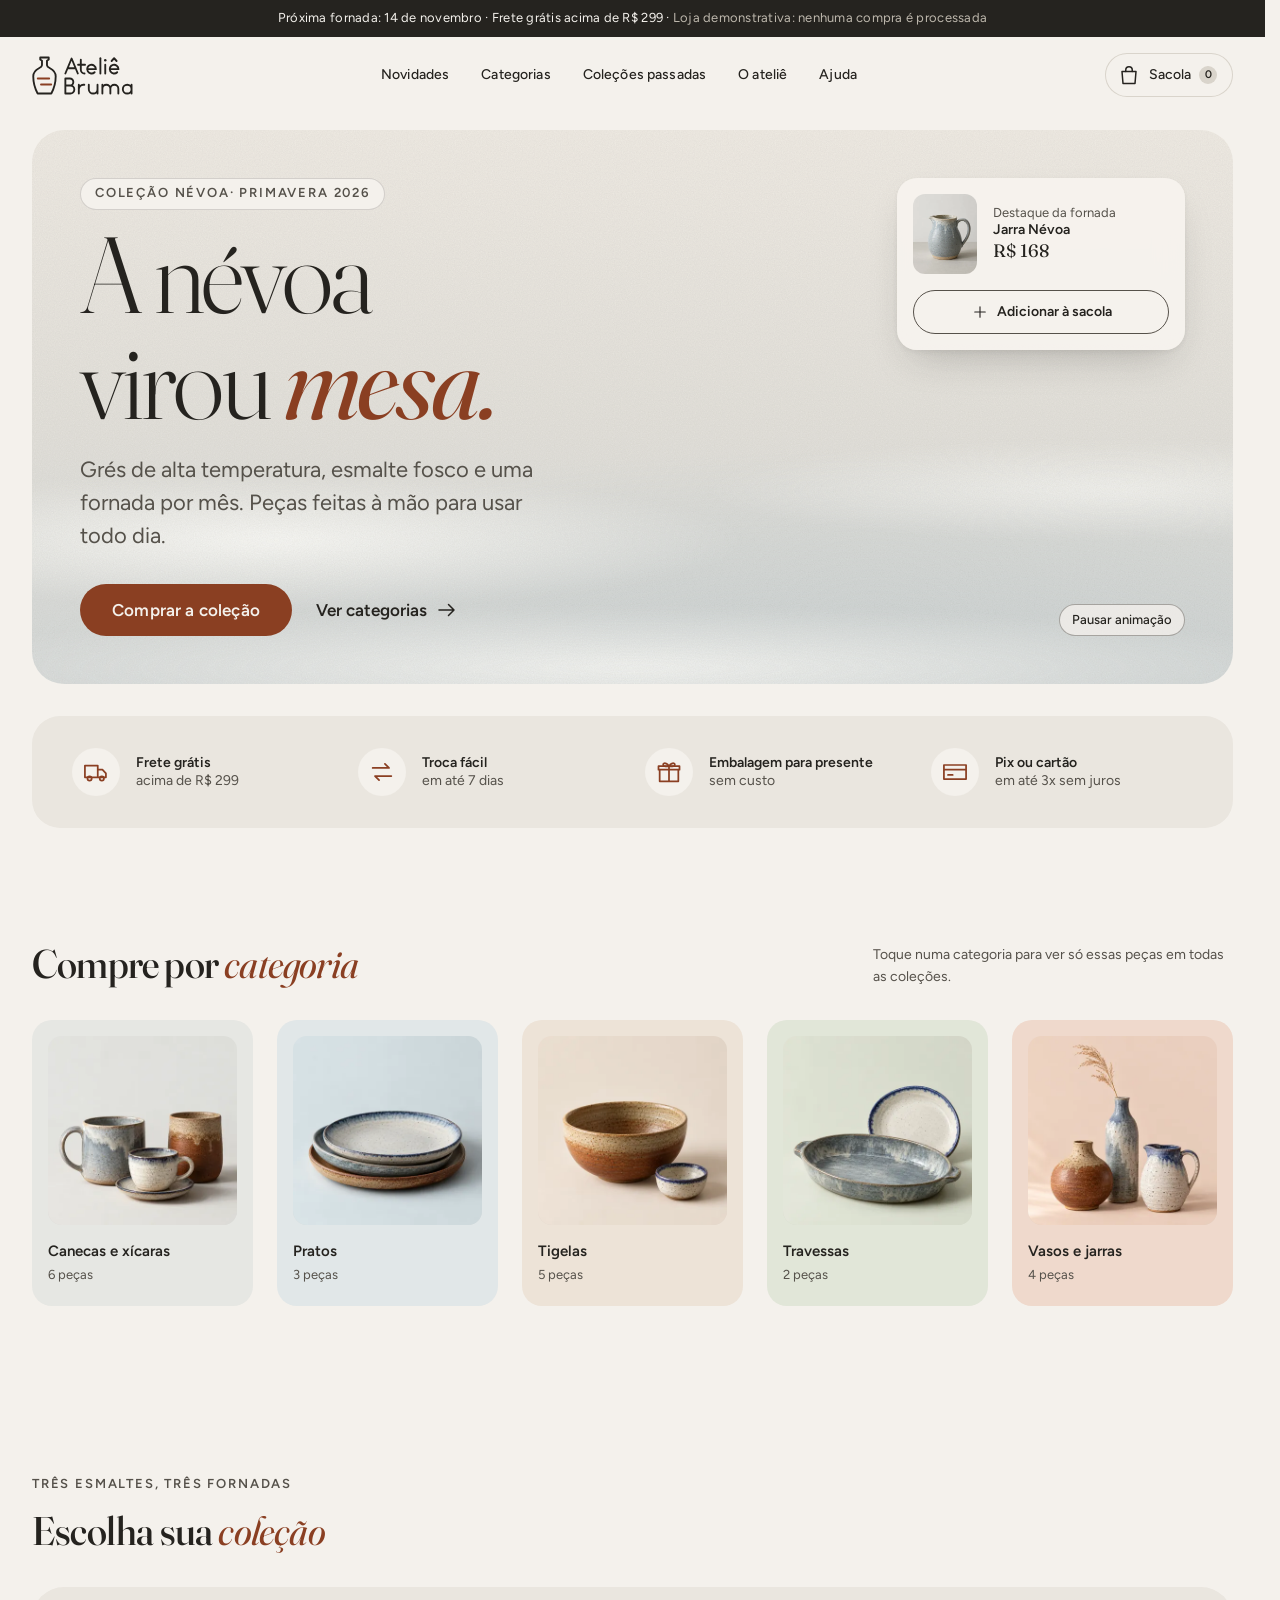
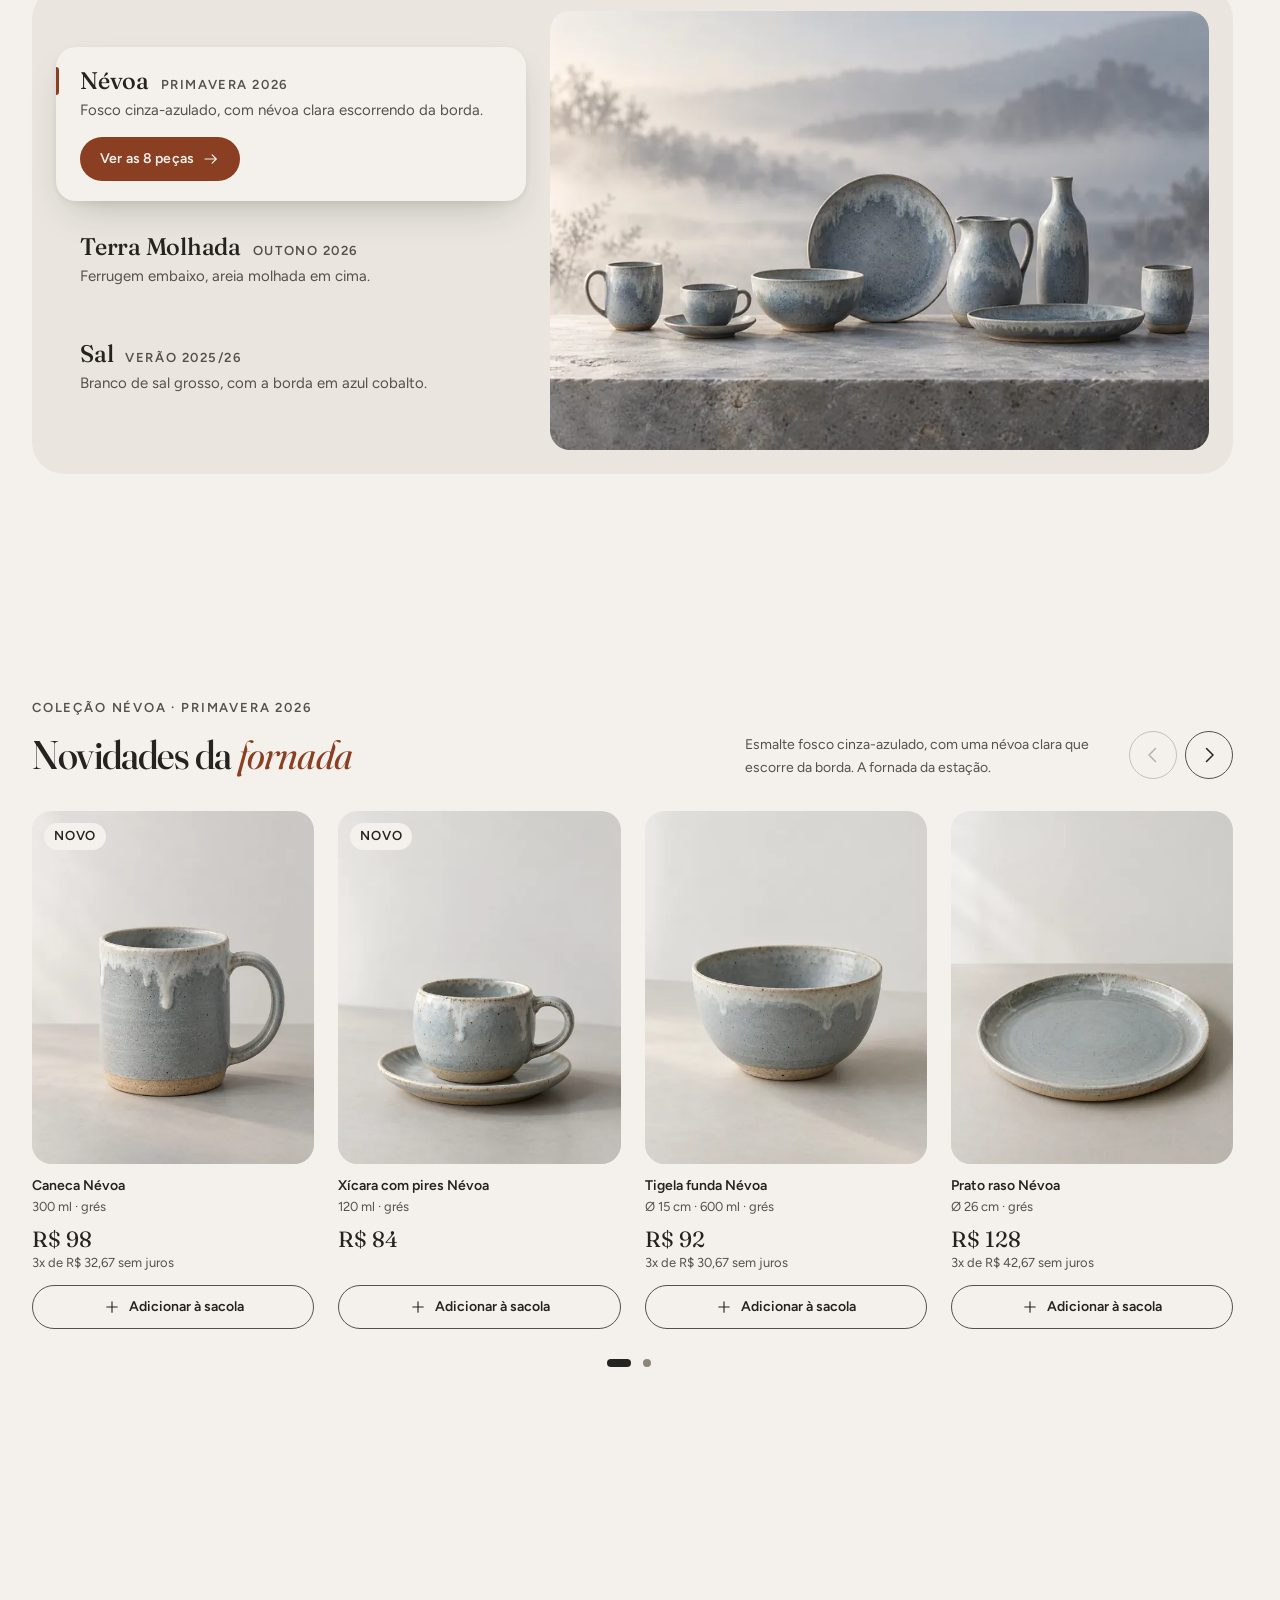
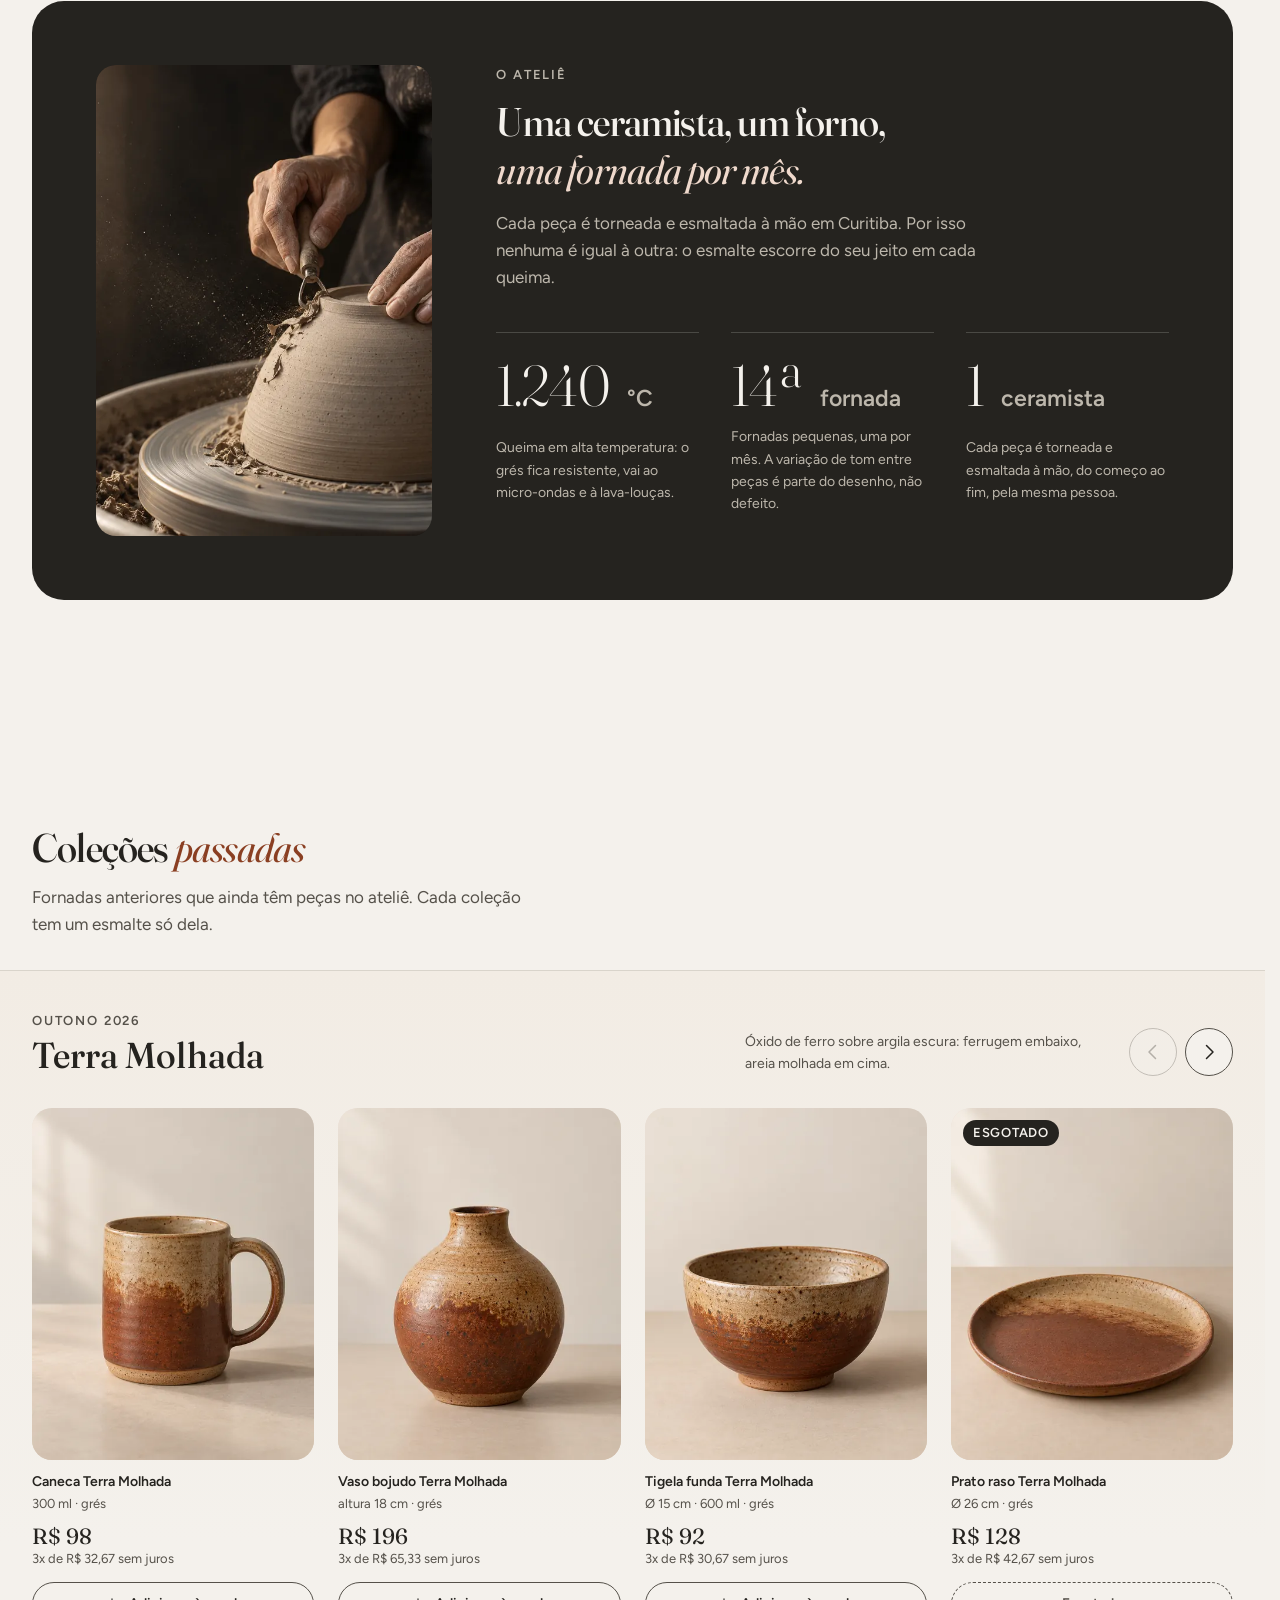
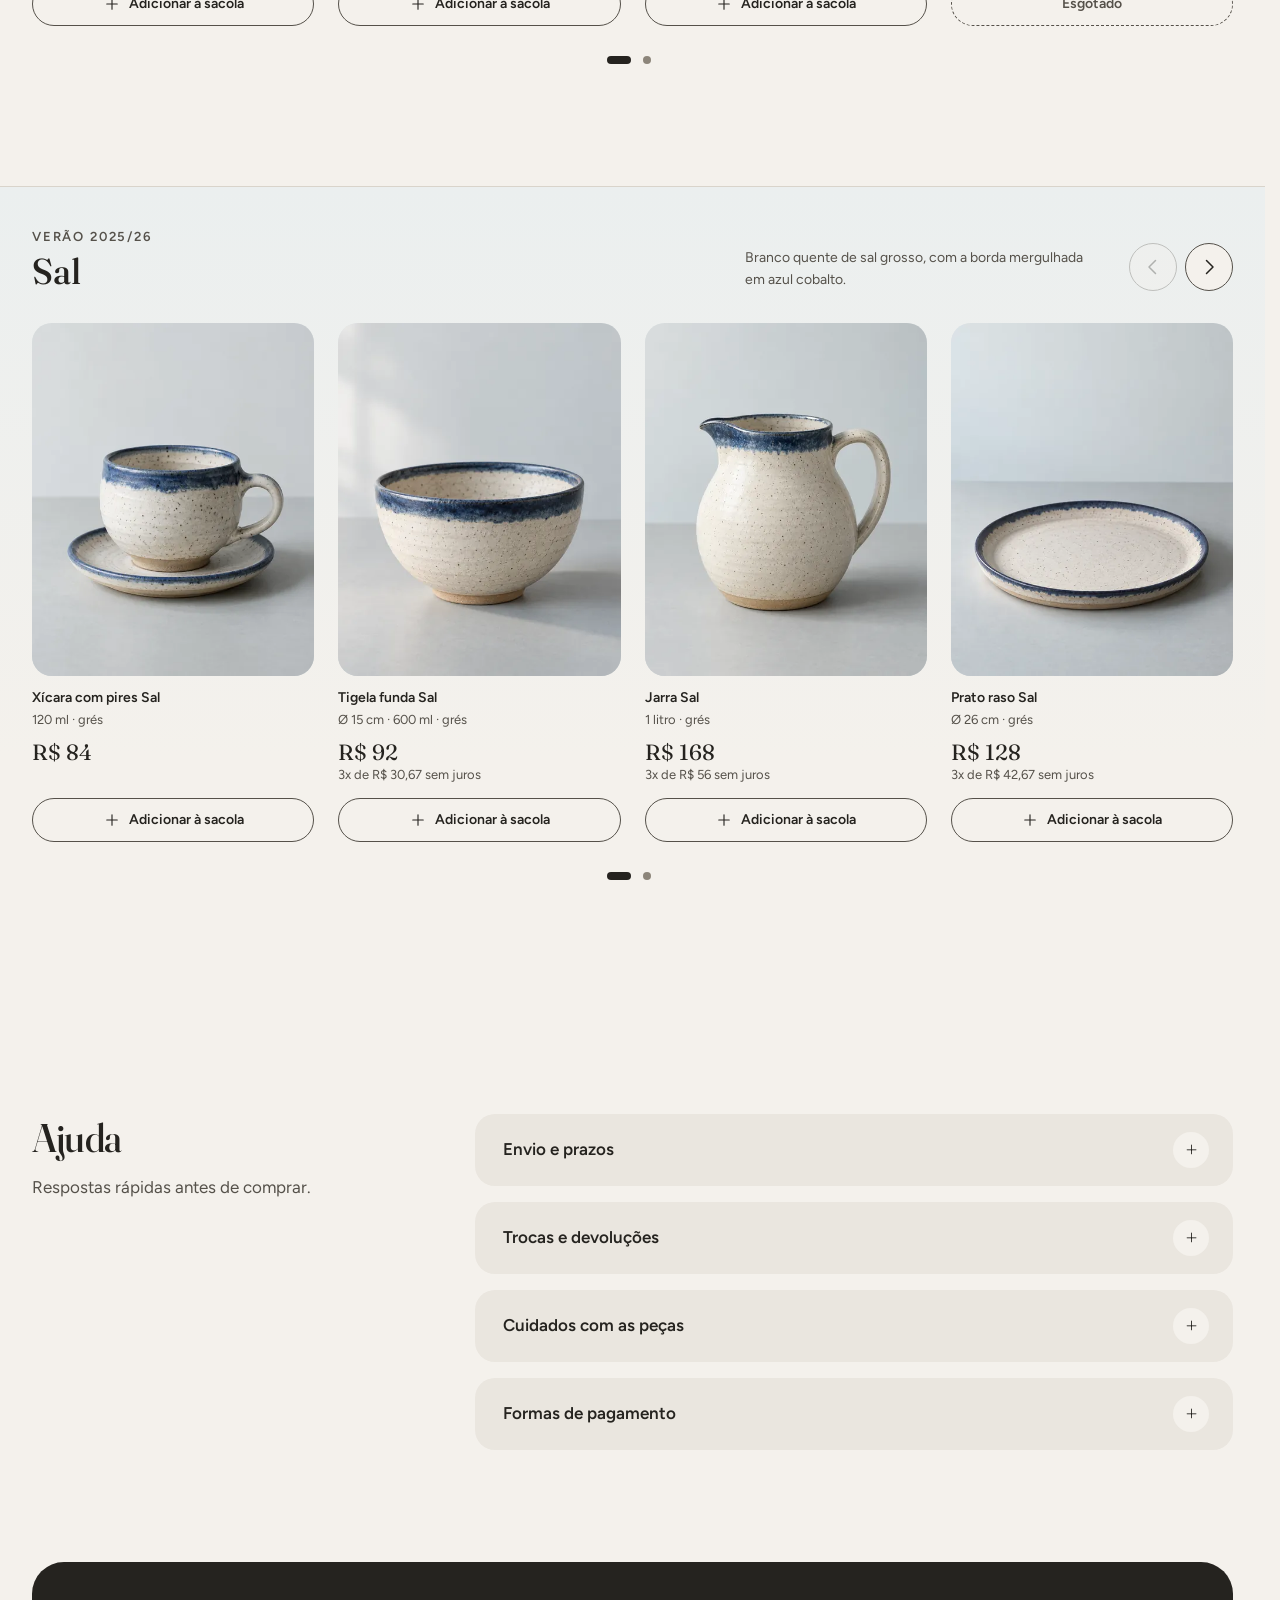
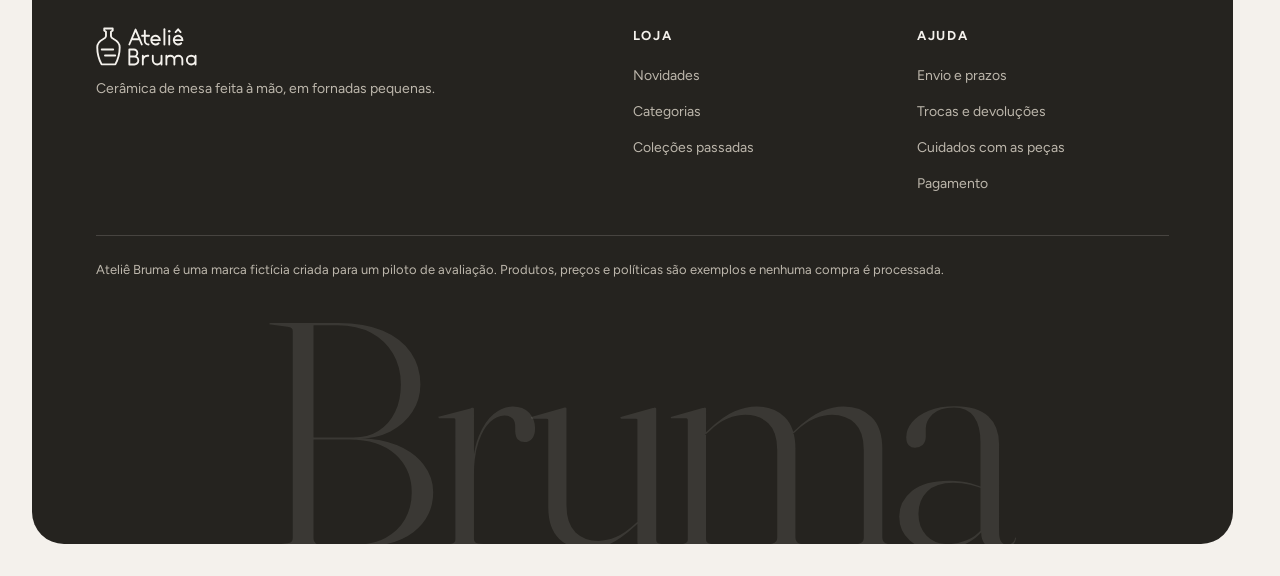
==== commit 7e6d2559: "feat(site): abas de coleção, banner com respiro uniforme e títulos mais encorpados - Banner: um só r" ====
--- a/site/index.html
+++ b/site/index.html
@@ -102,7 +102,6 @@
       <p class="hero__card-text"><span class="hero__card-kicker">Destaque da fornada</span><span class="hero__card-name">Jarra Névoa</span><span class="hero__card-price">R$ 168</span></p>
       <button class="add add--float" type="button" data-add="nevoa-jarra" data-name="Jarra Névoa" data-price="168" data-img="assets/fotos/produtos/nevoa-jarra-480.webp" data-col="nevoa"><svg viewBox="0 0 24 24" aria-hidden="true"><path d="M12 5v14M5 12h14"/></svg><span class="add__label" aria-hidden="true"><span class="add__long">Adicionar à sacola</span><span class="add__short">Adicionar</span></span><span class="sr-only">Adicionar Jarra Névoa à sacola</span></button>
     </div>
-    <p class="hero__card hero__card--batch"><span class="hero__batch-title">Fornada nº 14</span><span class="hero__batch-meta"><span class="hero__batch-sep"> · </span>8 peças<span class="hero__batch-city"> · Curitiba</span></span></p>
     <div class="hero__copy">
       <p class="kicker kicker--pill">Coleção Névoa<span class="kicker__season"> · Primavera 2026</span></p>
       <h1 id="t-hero" class="hero__title">A névoa<br> virou <em>mesa.</em></h1>
@@ -171,6 +170,47 @@
     </div>
   </section>
 
+  <section id="escolha" class="sec sec--ctabs" aria-labelledby="t-escolha">
+    <div class="wrap">
+      <header class="sec__head">
+        <div>
+          <p class="kicker">Três esmaltes, três fornadas</p>
+          <h2 id="t-escolha" class="sec__title">Escolha sua <em>coleção</em></h2>
+        </div>
+      </header>
+      <div class="ctabs" data-ctabs>
+        <div class="ctabs__media">
+        <figure class="ctabs__foto ctabs__foto--nevoa is-active" id="ctab-foto-nevoa">
+          <picture><source type="image/webp" srcset="assets/fotos/colecoes/nevoa-800.webp 800w, assets/fotos/colecoes/nevoa-1536.webp 1536w" sizes="(min-width: 1024px) 700px, calc(100vw - 88px)"><img src="assets/fotos/colecoes/nevoa-1536.jpg" width="1536" height="1024" alt="Peças da coleção Névoa em fila sobre uma prateleira de pedra, com névoa ao fundo." loading="lazy" decoding="async"></picture>
+        </figure>
+        <figure class="ctabs__foto ctabs__foto--terra" id="ctab-foto-terra">
+          <picture><source type="image/webp" srcset="assets/fotos/colecoes/terra-800.webp 800w, assets/fotos/colecoes/terra-1536.webp 1536w" sizes="(min-width: 1024px) 700px, calc(100vw - 88px)"><img src="assets/fotos/colecoes/terra-1536.jpg" width="1536" height="1024" alt="Peças da coleção Terra Molhada sobre ardósia molhada, com areia úmida e luz de fim de tarde." loading="lazy" decoding="async"></picture>
+        </figure>
+        <figure class="ctabs__foto ctabs__foto--sal" id="ctab-foto-sal">
+          <picture><source type="image/webp" srcset="assets/fotos/colecoes/sal-800.webp 800w, assets/fotos/colecoes/sal-1536.webp 1536w" sizes="(min-width: 1024px) 700px, calc(100vw - 88px)"><img src="assets/fotos/colecoes/sal-1536.jpg" width="1536" height="1024" alt="Peças da coleção Sal sobre pedra clara, com cristais de sal grosso espalhados." loading="lazy" decoding="async"></picture>
+        </figure>
+        </div>
+        <ul class="ctabs__list" role="list">
+        <li class="ctab is-active" data-ctab="nevoa">
+          <h3 class="ctab__h"><button class="ctab__btn" type="button" aria-expanded="true" aria-controls="ctab-foto-nevoa ctab-cta-nevoa">Névoa<span class="ctab__season">Primavera 2026</span></button></h3>
+          <p class="ctab__sub">Fosco cinza-azulado, com névoa clara escorrendo da borda.</p>
+          <p class="ctab__cta" id="ctab-cta-nevoa"><a class="btn btn--sm" href="#novidades">Ver as 8 peças <svg viewBox="0 0 24 24" aria-hidden="true"><path d="M4 12h15M13.5 6.5L19 12l-5.5 5.5"/></svg></a></p>
+        </li>
+        <li class="ctab" data-ctab="terra">
+          <h3 class="ctab__h"><button class="ctab__btn" type="button" aria-expanded="false" aria-controls="ctab-foto-terra ctab-cta-terra">Terra Molhada<span class="ctab__season">Outono 2026</span></button></h3>
+          <p class="ctab__sub">Ferrugem embaixo, areia molhada em cima.</p>
+          <p class="ctab__cta" id="ctab-cta-terra"><a class="btn btn--sm" href="#colecao-terra">Ver as 6 peças <svg viewBox="0 0 24 24" aria-hidden="true"><path d="M4 12h15M13.5 6.5L19 12l-5.5 5.5"/></svg></a></p>
+        </li>
+        <li class="ctab" data-ctab="sal">
+          <h3 class="ctab__h"><button class="ctab__btn" type="button" aria-expanded="false" aria-controls="ctab-foto-sal ctab-cta-sal">Sal<span class="ctab__season">Verão 2025/26</span></button></h3>
+          <p class="ctab__sub">Branco de sal grosso, com a borda em azul cobalto.</p>
+          <p class="ctab__cta" id="ctab-cta-sal"><a class="btn btn--sm" href="#colecao-sal">Ver as 6 peças <svg viewBox="0 0 24 24" aria-hidden="true"><path d="M4 12h15M13.5 6.5L19 12l-5.5 5.5"/></svg></a></p>
+        </li>
+        </ul>
+      </div>
+    </div>
+  </section>
+
   <div class="filterbar" data-filterbar hidden>
     <div class="wrap filterbar__in">
       <p>Mostrando: <strong data-filter-name></strong></p>
@@ -180,9 +220,6 @@
 
   <section id="novidades" class="sec" aria-labelledby="t-novidades">
     <div class="wrap">
-      <figure class="colbanner colbanner--nevoa">
-        <picture><source type="image/webp" srcset="assets/fotos/colecoes/nevoa-800.webp 800w, assets/fotos/colecoes/nevoa-1536.webp 1536w" sizes="(min-width: 1200px) 1152px, 100vw"><img src="assets/fotos/colecoes/nevoa-1536.jpg" width="1536" height="1024" alt="Peças da coleção Névoa em fila sobre uma prateleira de pedra, com névoa ao fundo." loading="lazy" decoding="async"></picture>
-      </figure>
       <header class="sec__head">
         <div>
           <p class="kicker">Coleção Névoa · Primavera 2026</p>
@@ -327,16 +364,10 @@
     </div>
     <div class="past past--terra" id="colecao-terra">
       <div class="wrap">
-      <figure class="colbanner colbanner--terra">
-        <picture><source type="image/webp" srcset="assets/fotos/colecoes/terra-800.webp 800w, assets/fotos/colecoes/terra-1536.webp 1536w" sizes="(min-width: 1200px) 1152px, 100vw"><img src="assets/fotos/colecoes/terra-1536.jpg" width="1536" height="1024" alt="Peças da coleção Terra Molhada sobre ardósia molhada, com areia úmida e luz de fim de tarde." loading="lazy" decoding="async"></picture>
-      </figure>
         <header class="sec__head sec__head--past">
           <div class="past__id">
-            <span class="swatch swatch--terra" aria-hidden="true"></span>
-            <div>
-              <p class="kicker">Outono 2026</p>
-              <h3 id="t-col-terra" class="past__title">Terra Molhada</h3>
-            </div>
+            <p class="kicker">Outono 2026</p>
+            <h3 id="t-col-terra" class="past__title">Terra Molhada</h3>
           </div>
           <p class="sec__aside">Óxido de ferro sobre argila escura: ferrugem embaixo, areia molhada em cima.</p>
         </header>
@@ -425,16 +456,10 @@
     </div>
     <div class="past past--sal" id="colecao-sal">
       <div class="wrap">
-      <figure class="colbanner colbanner--sal">
-        <picture><source type="image/webp" srcset="assets/fotos/colecoes/sal-800.webp 800w, assets/fotos/colecoes/sal-1536.webp 1536w" sizes="(min-width: 1200px) 1152px, 100vw"><img src="assets/fotos/colecoes/sal-1536.jpg" width="1536" height="1024" alt="Peças da coleção Sal sobre pedra clara, com cristais de sal grosso espalhados." loading="lazy" decoding="async"></picture>
-      </figure>
         <header class="sec__head sec__head--past">
           <div class="past__id">
-            <span class="swatch swatch--sal" aria-hidden="true"></span>
-            <div>
-              <p class="kicker">Verão 2025/26</p>
-              <h3 id="t-col-sal" class="past__title">Sal</h3>
-            </div>
+            <p class="kicker">Verão 2025/26</p>
+            <h3 id="t-col-sal" class="past__title">Sal</h3>
           </div>
           <p class="sec__aside">Branco quente de sal grosso, com a borda mergulhada em azul cobalto.</p>
         </header>
--- a/site/styles.css
+++ b/site/styles.css
@@ -115,16 +115,16 @@
 .kicker--inverse { color: var(--text-inverse-secondary); }
 .sec__title {
   font-family: var(--stack-display);
-  font-weight: var(--weight-light);
+  font-weight: var(--weight-medium); /* mais encorpado a pedido do proprietário (UI-004 §7) */
   font-size: var(--size-h2);
   line-height: var(--leading-heading);
-  letter-spacing: -0.015em;
+  letter-spacing: -0.02em;
   font-variation-settings: "opsz" 96;
   text-wrap: balance;
 }
 /* destaque em itálico verdadeiro (UI-003 §2) */
 .sec__title em, .hero__title em {
-  font-style: italic; font-weight: var(--weight-light); color: var(--clay-700);
+  font-style: italic; font-weight: var(--weight-regular); color: var(--clay-700);
   font-variation-settings: "opsz" 96;
 }
 .hero__title em { font-variation-settings: "opsz" 144; }
@@ -272,6 +272,7 @@
 
 /* ---------- Hero ---------- */
 .hero {
+  --hero-pad: var(--space-6); /* um só respiro interno: texto, cartão e botão de pausa (pedido do proprietário) */
   position: relative; isolation: isolate; overflow: hidden;
   display: grid; grid-template-columns: minmax(0, 1fr); /* nenhum filho alarga o painel */
   width: var(--panel-w); margin: var(--space-3) auto 0; border-radius: var(--radius-panel);
@@ -283,9 +284,9 @@
   content: ""; position: absolute; inset: 0; z-index: 5; pointer-events: none; opacity: 0.35; mix-blend-mode: multiply;
   background-image: url("data:image/svg+xml,%3Csvg xmlns='http://www.w3.org/2000/svg' width='160' height='160'%3E%3Cfilter id='n'%3E%3CfeTurbulence type='fractalNoise' baseFrequency='.85' numOctaves='3' stitchTiles='stitch'/%3E%3CfeColorMatrix values='0 0 0 0 .35 0 0 0 0 .32 0 0 0 0 .28 0 0 0 .35 0'/%3E%3C/filter%3E%3Crect width='160' height='160' filter='url(%23n)'/%3E%3C/svg%3E");
 }
-.hero__stage { position: relative; height: clamp(340px, 92vw, 460px); }
+.hero__stage { position: relative; height: clamp(220px, 60vw, 320px); }
 .hero__photo, .hero__photo img { position: absolute; inset: 0; width: 100%; height: 100%; }
-.hero__photo img { object-fit: cover; object-position: center 60%; }
+.hero__photo img { object-fit: cover; object-position: center 72%; }
 @media (max-width: 1023px) { /* a foto se dissolve no painel antes do texto */
   .hero__photo { -webkit-mask-image: linear-gradient(180deg, #000 78%, transparent); mask-image: linear-gradient(180deg, #000 78%, transparent); }
 }
@@ -297,7 +298,7 @@
 .hero__mist--1 { width: 80%; height: 24%; left: -20%; bottom: 14%; }
 .hero__mist--2 { width: 70%; height: 18%; right: -25%; bottom: 26%; opacity: 0.75; }
 .hero__mist--3 { width: 120%; height: 22%; left: -10%; bottom: -8%; opacity: 0.9; }
-.hero__copy { position: relative; z-index: 6; padding: 28px var(--space-6) var(--space-8); }
+.hero__copy { position: relative; z-index: 6; padding: var(--hero-pad); }
 
 /* cartões flutuantes (UI-003 §4.2) */
 .hero__card {
@@ -313,7 +314,7 @@
 }
 .hero__card--piece {
   display: grid; grid-template-columns: 56px 1fr 44px; align-items: center; gap: var(--space-3);
-  margin: -20px var(--space-6) 0; padding: var(--space-3);
+  margin: calc(-1 * var(--space-10)) var(--hero-pad) 0; padding: var(--space-3);
 }
 .hero__card-img { width: 56px; height: 70px; border-radius: 12px; object-fit: cover; background: linear-gradient(180deg, var(--tint-nevoa) 79%, var(--tint-nevoa-floor) 79%); }
 .hero__card-text { display: grid; line-height: 1.25; min-width: 0; }
@@ -323,16 +324,6 @@
 .add--float { width: 44px; height: 44px; padding: 0; margin: 0; }
 .add--float svg { width: 20px; height: 20px; }
 .add--float .add__label { display: none; }
-.hero__card--batch {
-  position: absolute; top: var(--space-4); right: var(--space-4);
-  display: inline-flex; align-items: center; min-height: 32px; padding: 0 var(--space-3); border-radius: var(--radius-pill);
-  font-size: var(--size-xs); font-weight: var(--weight-semibold);
-}
-.hero__batch-meta { display: none; }
-.hero__batch-city { display: none; }
-@media (min-width: 600px) {
-  .hero__batch-meta { display: inline; }
-}
 .hero__title {
   font-family: var(--stack-display); font-weight: var(--weight-light);
   font-size: clamp(3rem, 2rem + 6vw, 6.75rem); line-height: 0.98; letter-spacing: -0.03em;
@@ -345,14 +336,14 @@
 }
 
 @media (min-width: 1024px) {
-  .hero { min-height: clamp(600px, calc(100svh - var(--header-height) - 32px), 780px); }
+  .hero { --hero-pad: var(--space-12); min-height: 0; }
   .hero__stage { position: absolute; inset: 0; height: auto; }
   .hero__photo img { object-position: right 70%; }
   .hero { margin-top: var(--space-4); }
-  .hero__copy { align-self: center; padding: var(--space-16) var(--space-8) var(--space-16) var(--space-16); max-width: calc(42% + 4rem); }
+  .hero__copy { align-self: center; padding: var(--hero-pad); max-width: calc(42% + 4rem); }
   .hero__copy > * { max-width: 36rem; }
   .hero__card--piece {
-    position: absolute; top: var(--space-8); right: var(--space-8); width: 288px; margin: 0;
+    position: absolute; top: var(--hero-pad); right: var(--hero-pad); width: 288px; margin: 0;
     grid-template-columns: 64px 1fr; padding: var(--space-4); gap: var(--space-4) var(--space-4);
   }
   .hero__card-img { width: 64px; height: 80px; }
@@ -360,14 +351,6 @@
   .add--float .add__label { display: inline; }
   .add--float .add__short { display: none; }
   .add--float .add__long { display: inline; }
-  .hero__card--batch {
-    top: var(--space-8); right: auto; left: calc(42% + var(--space-8));
-    display: grid; min-height: 0; padding: 14px 18px; border-radius: var(--radius-card); font-weight: var(--weight-regular);
-  }
-  .hero__batch-title { font-family: var(--stack-display); font-size: 1.25rem; font-variation-settings: "opsz" 36; line-height: 1.2; }
-  .hero__batch-meta { color: var(--text-secondary); }
-  .hero__batch-meta, .hero__batch-city { display: inline; }
-  .hero__batch-sep { display: none; }
 }
 
 /* entrada e névoa em movimento (desligadas com movimento reduzido) */
@@ -567,11 +550,46 @@
   .facts li { padding-top: var(--space-6); }
 }
 
-/* ---------- Faixa de foto da coleção (DES-001) ---------- */
-.colbanner { margin: 0 0 var(--space-6); aspect-ratio: 3 / 2; overflow: hidden; border-radius: var(--radius-card); background: var(--background-surface); }
-.colbanner img { width: 100%; height: 100%; object-fit: cover; }
-@media (min-width: 768px) {
-  .colbanner { aspect-ratio: 12 / 5; border-radius: var(--radius-panel); margin-bottom: var(--space-8); }
+/* ---------- Escolha sua coleção: abas com foto (UI-004) ---------- */
+.ctabs {
+  display: grid; gap: var(--space-4); padding: var(--space-6);
+  border-radius: var(--radius-panel); background: var(--background-surface);
+}
+.ctabs__media { display: grid; border-radius: var(--radius-card-sm); overflow: hidden; aspect-ratio: 3 / 2; background: var(--tint-nevoa); }
+.ctabs__foto { grid-area: 1 / 1; margin: 0; opacity: 0; visibility: hidden; transition: opacity 240ms var(--motion-easing), visibility 0s 240ms; }
+.ctabs__foto.is-active { opacity: 1; visibility: visible; transition: opacity 240ms var(--motion-easing); }
+.ctabs__foto img { width: 100%; height: 100%; object-fit: cover; }
+.ctabs__list { display: grid; gap: var(--space-2); }
+.ctab { position: relative; display: grid; gap: var(--space-1); padding: var(--space-4) var(--space-5); border-radius: var(--radius-card); transition: background-color var(--motion-base) var(--motion-easing); }
+.ctab__h { font: inherit; }
+.ctab__btn {
+  display: flex; flex-wrap: wrap; align-items: baseline; gap: 0 var(--space-3); width: 100%; padding: 0; border: 0; background: none; text-align: left; cursor: pointer;
+  font-family: var(--stack-display); font-weight: var(--weight-medium); font-size: 1.25rem; line-height: 1.2; letter-spacing: -0.01em; font-variation-settings: "opsz" 48; color: var(--text-primary);
+}
+.ctab__btn::after { content: ""; position: absolute; inset: 0; border-radius: inherit; } /* o cartão inteiro troca a aba */
+.ctab__btn:focus-visible { outline: none; }
+.ctab:has(.ctab__btn:focus-visible) { outline: 3px solid var(--focus-ring); outline-offset: 2px; }
+.ctab__season { font-family: var(--stack-text); font-size: var(--size-xs); font-weight: var(--weight-semibold); letter-spacing: 0.12em; text-transform: uppercase; color: var(--text-secondary); }
+.ctab__sub { font-size: var(--size-sm); line-height: 1.45; color: var(--text-secondary); }
+.ctab__cta { position: relative; z-index: 1; margin-top: var(--space-3); }
+.btn--sm { min-height: 44px; padding: 0 var(--space-5); font-size: var(--size-sm); }
+.btn--sm svg { width: 18px; height: 18px; fill: none; stroke: currentColor; stroke-width: 1.6; }
+.ctab.is-active { background: var(--background-canvas); box-shadow: var(--shadow-float); }
+.ctab.is-active::before { content: ""; position: absolute; left: 0; top: var(--space-5); width: 3px; height: 28px; border-radius: 0 3px 3px 0; background: var(--action-primary); }
+html:not(.no-js) .ctab:not(.is-active) .ctab__cta { display: none; }
+@media (hover: hover) and (pointer: fine) {
+  .ctab:not(.is-active):hover { background: var(--background-chip); }
+}
+@media (max-width: 599px) {
+  .ctab__cta .btn { width: 100%; }
+}
+@media (min-width: 1024px) {
+  .ctabs { grid-template-columns: minmax(0, 5fr) minmax(0, 7fr); gap: var(--space-6); align-items: center; }
+  .ctabs__media { order: 2; border-radius: var(--radius-card); }
+  .ctabs__list { order: 1; gap: var(--space-3); }
+  .ctab { padding: var(--space-5) var(--space-6); }
+  .ctab__btn { font-size: 1.5rem; }
+  .ctab__sub { font-size: 0.9375rem; }
 }
 
 /* ---------- Coleções passadas ---------- */
@@ -580,12 +598,9 @@
 .past { padding-block: var(--space-10) var(--section-y); border-top: var(--hairline); }
 .past--terra { background: linear-gradient(180deg, #F2ECE4 0%, var(--background-canvas) 70%); }
 .past--sal { background: linear-gradient(180deg, #EBEFEF 0%, var(--background-canvas) 70%); }
-.past__id { display: flex; align-items: center; gap: var(--space-4); }
+.past__id { display: grid; }
 .past__id .kicker { margin-bottom: var(--space-1); }
-.past__title { font-family: var(--stack-display); font-weight: var(--weight-light); font-size: clamp(1.625rem, 1.3rem + 1.2vw, 2.25rem); line-height: 1.1; font-variation-settings: "opsz" 72; }
-.swatch { width: 52px; height: 52px; border-radius: 50%; flex: none; box-shadow: inset 0 -6px 12px rgb(0 0 0 / 0.18); }
-.swatch--terra { background: radial-gradient(circle at 35% 30%, #C29267 0 30%, #7A3B22 62%, #3F1E11); }
-.swatch--sal { background: radial-gradient(circle at 35% 30%, #FFFFFF 0 34%, #E3DFD7 58%, #2D4C70 59% 72%, #1E3550); }
+.past__title { font-family: var(--stack-display); font-weight: var(--weight-medium); font-size: clamp(1.625rem, 1.3rem + 1.2vw, 2.25rem); line-height: 1.1; font-variation-settings: "opsz" 72; }
 
 /* ---------- Vantagens ---------- */
 .perks { padding-top: var(--gutter); }
@@ -698,14 +713,14 @@
 
 /* ---------- Pausa da névoa (WCAG 2.2.2) ---------- */
 .hero__pause {
-  position: absolute; left: var(--space-4); top: var(--space-4); z-index: 7;
+  position: absolute; left: var(--hero-pad); top: var(--hero-pad); z-index: 7;
   min-height: 32px; padding: 0 var(--space-3); border: 1px solid rgb(37 35 31 / 0.35); border-radius: var(--radius-pill);
   background: rgb(244 241 236 / 0.75); font-size: var(--size-xs); font-weight: var(--weight-medium);
 }
 .hero__pause:hover { background: var(--background-canvas); }
 .hero.is-paused .hero__mist, .hero.is-paused .hero__photo img, .hero.is-paused .hero__card { animation-play-state: paused; }
 @media (min-width: 1024px) {
-  .hero__pause { left: auto; right: var(--space-8); top: auto; bottom: var(--space-6); }
+  .hero__pause { left: auto; right: var(--hero-pad); top: auto; bottom: var(--hero-pad); }
 }
 
 /* ---------- Filtro ativo: âncoras abaixo do header e da barra ---------- */
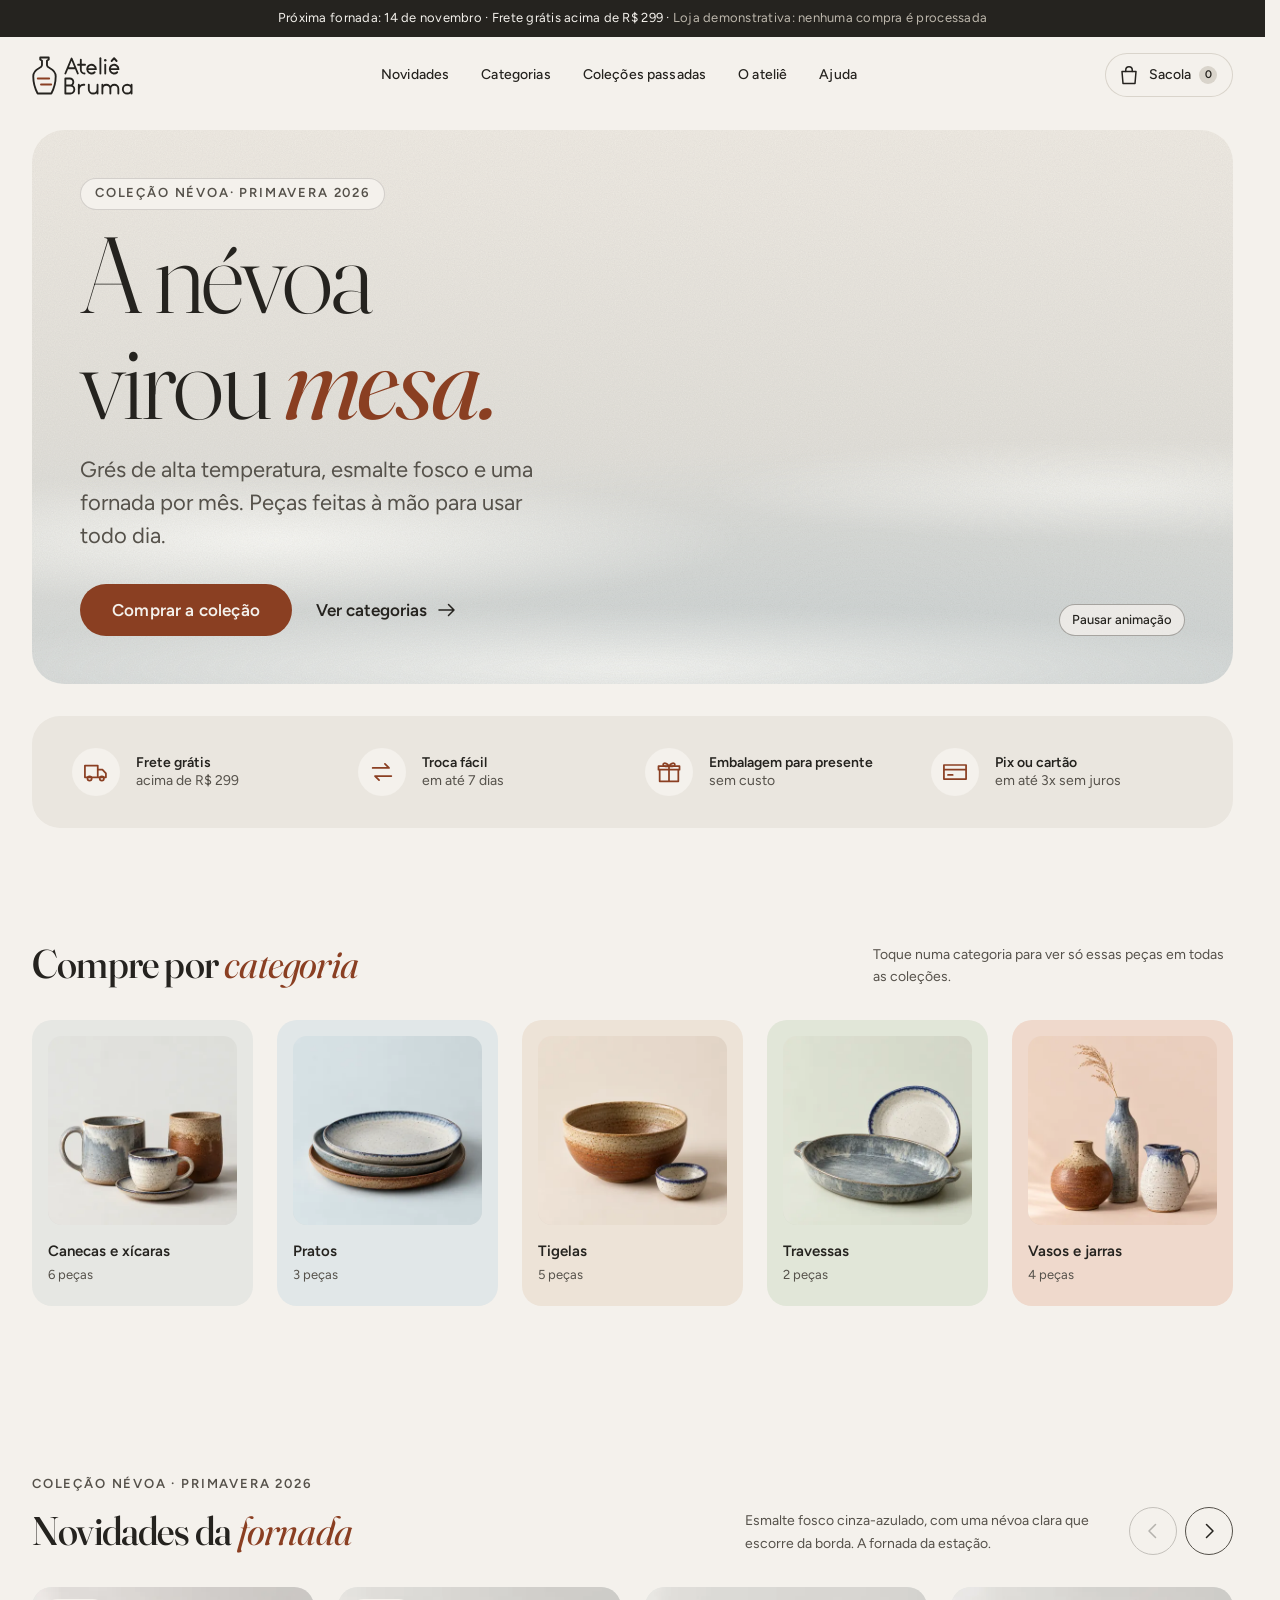
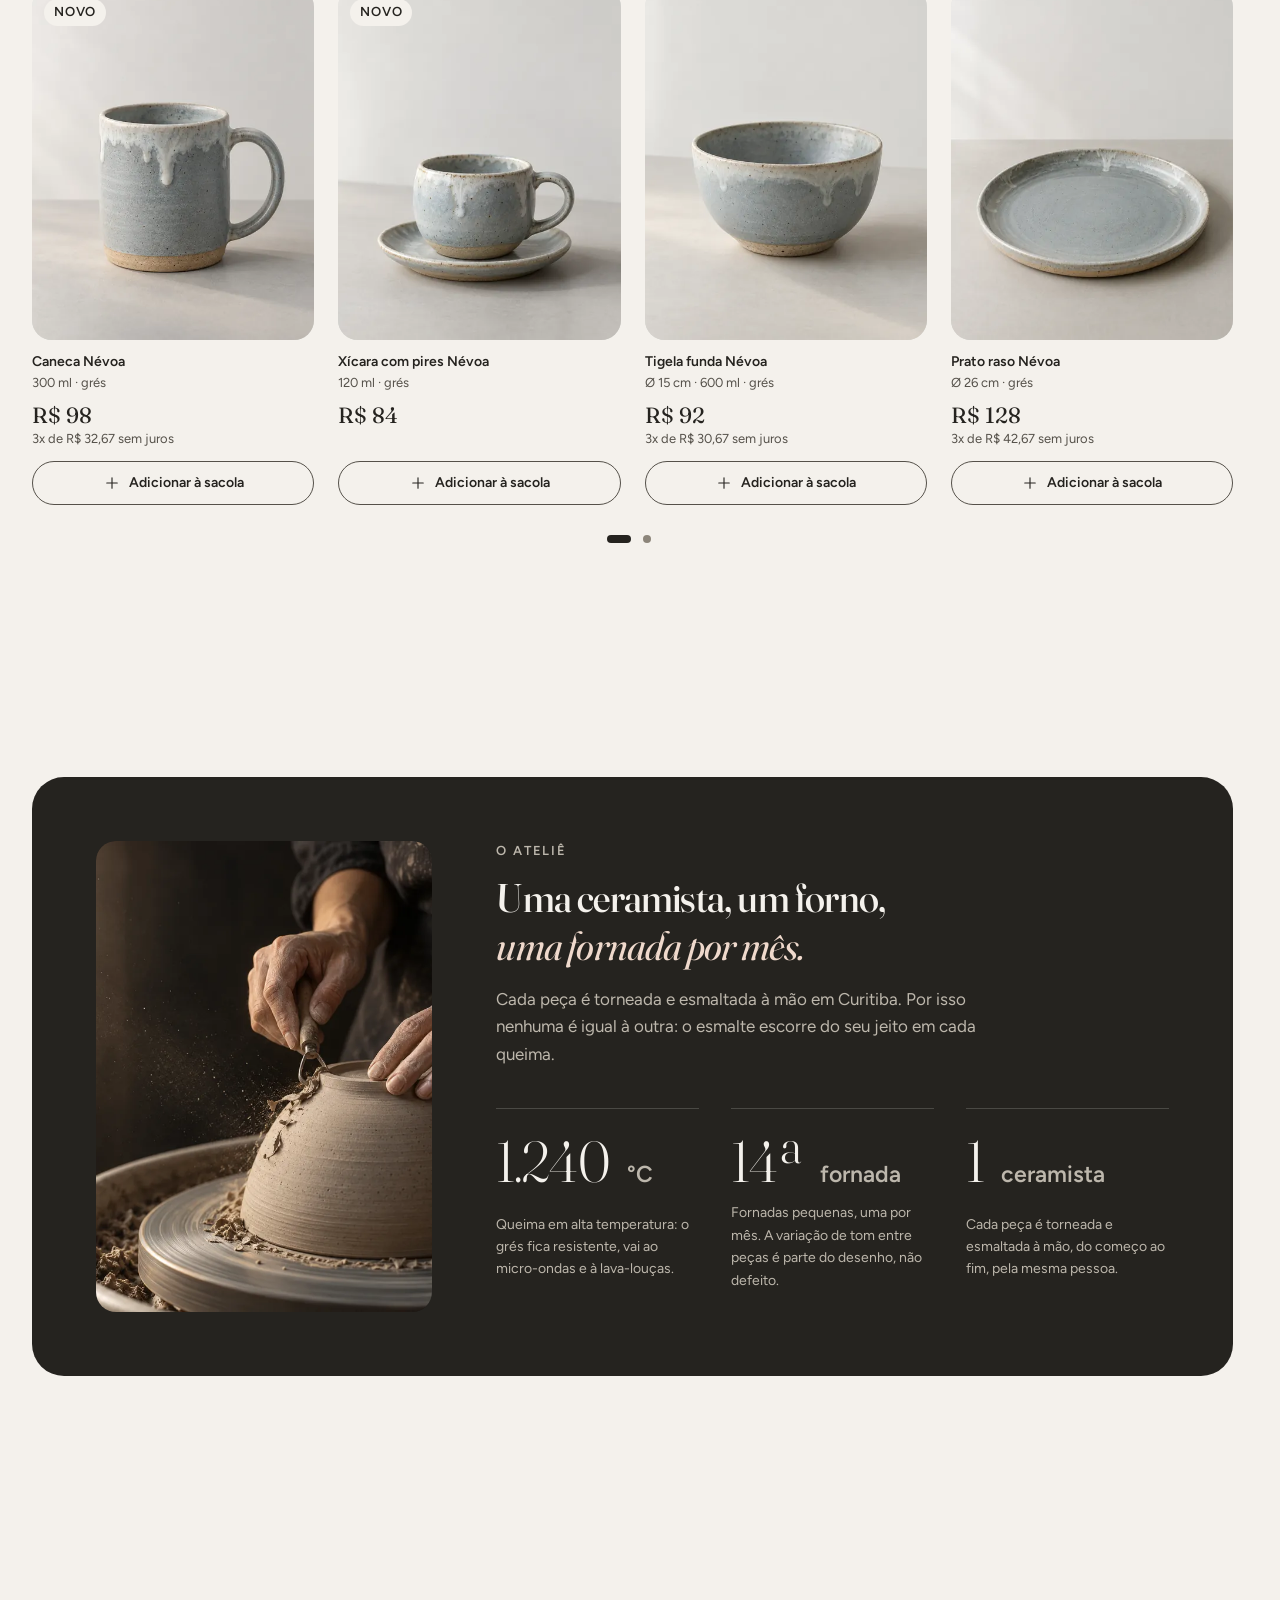
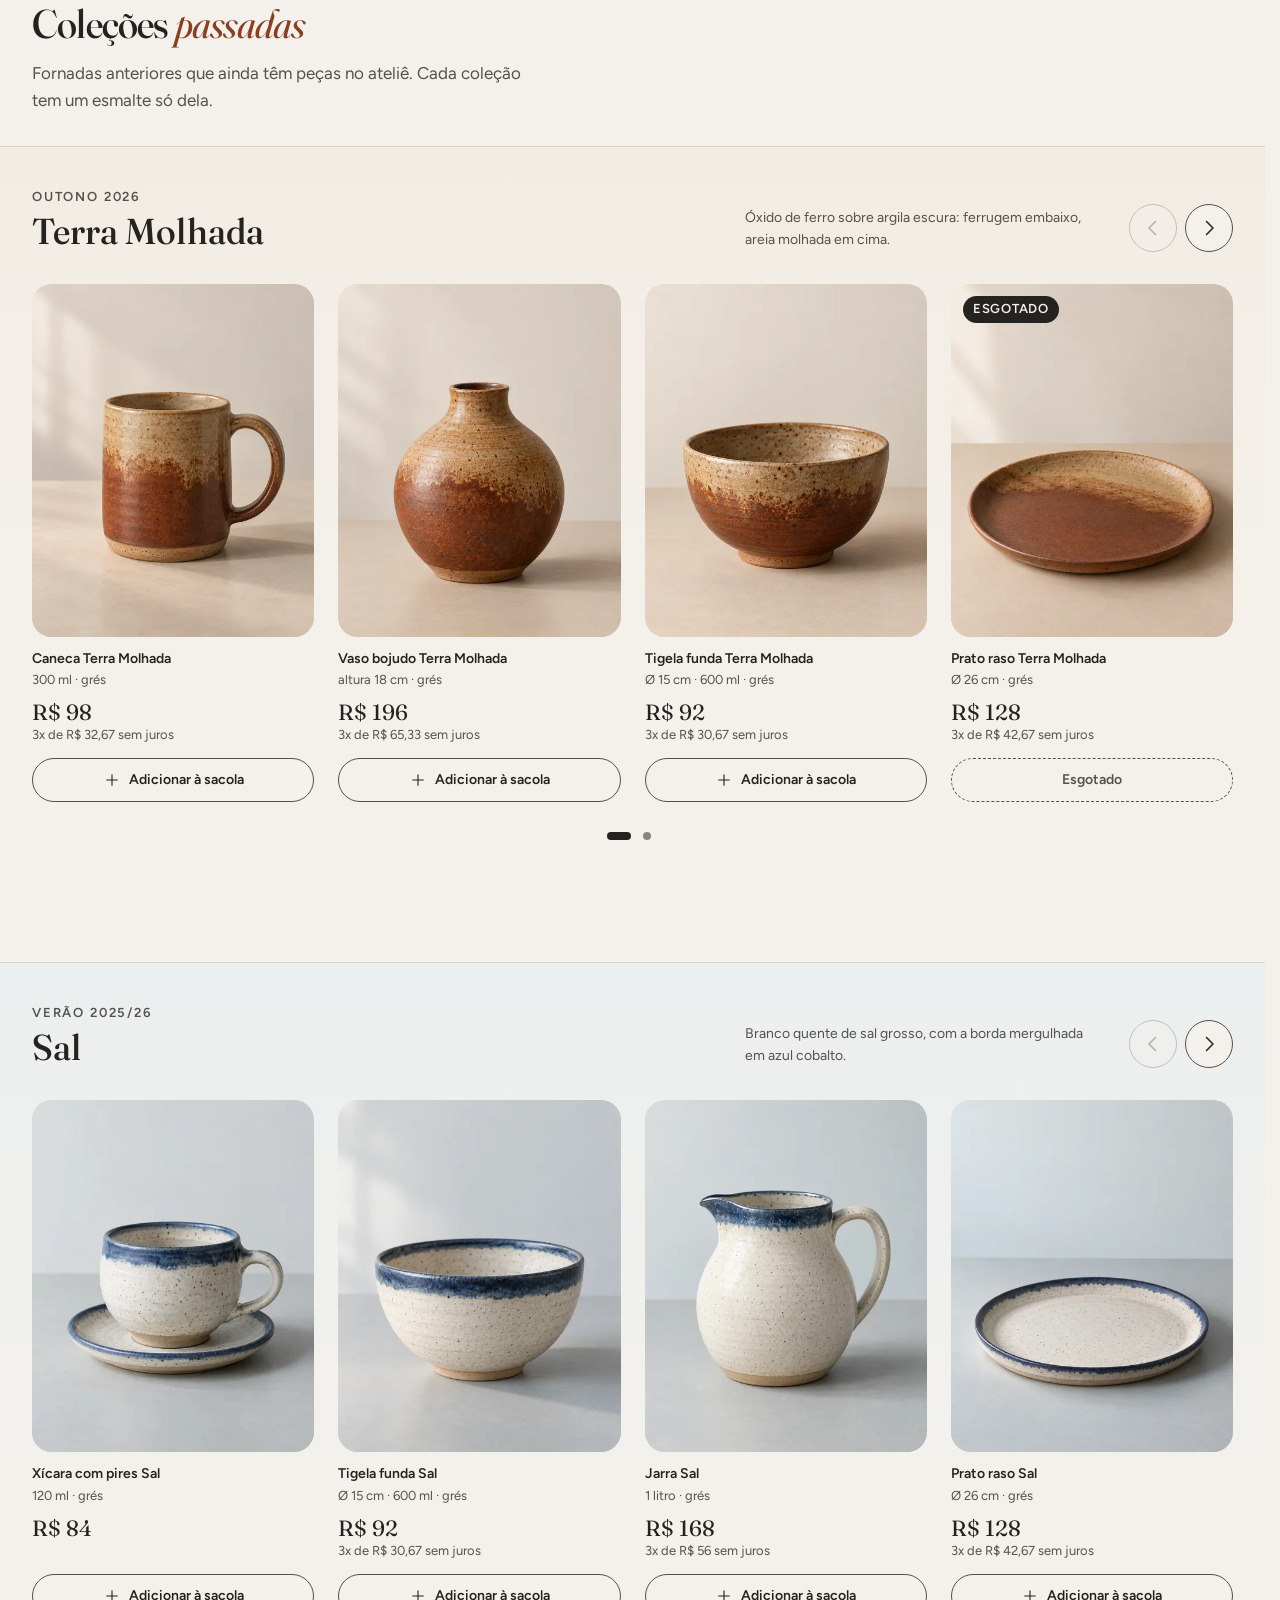
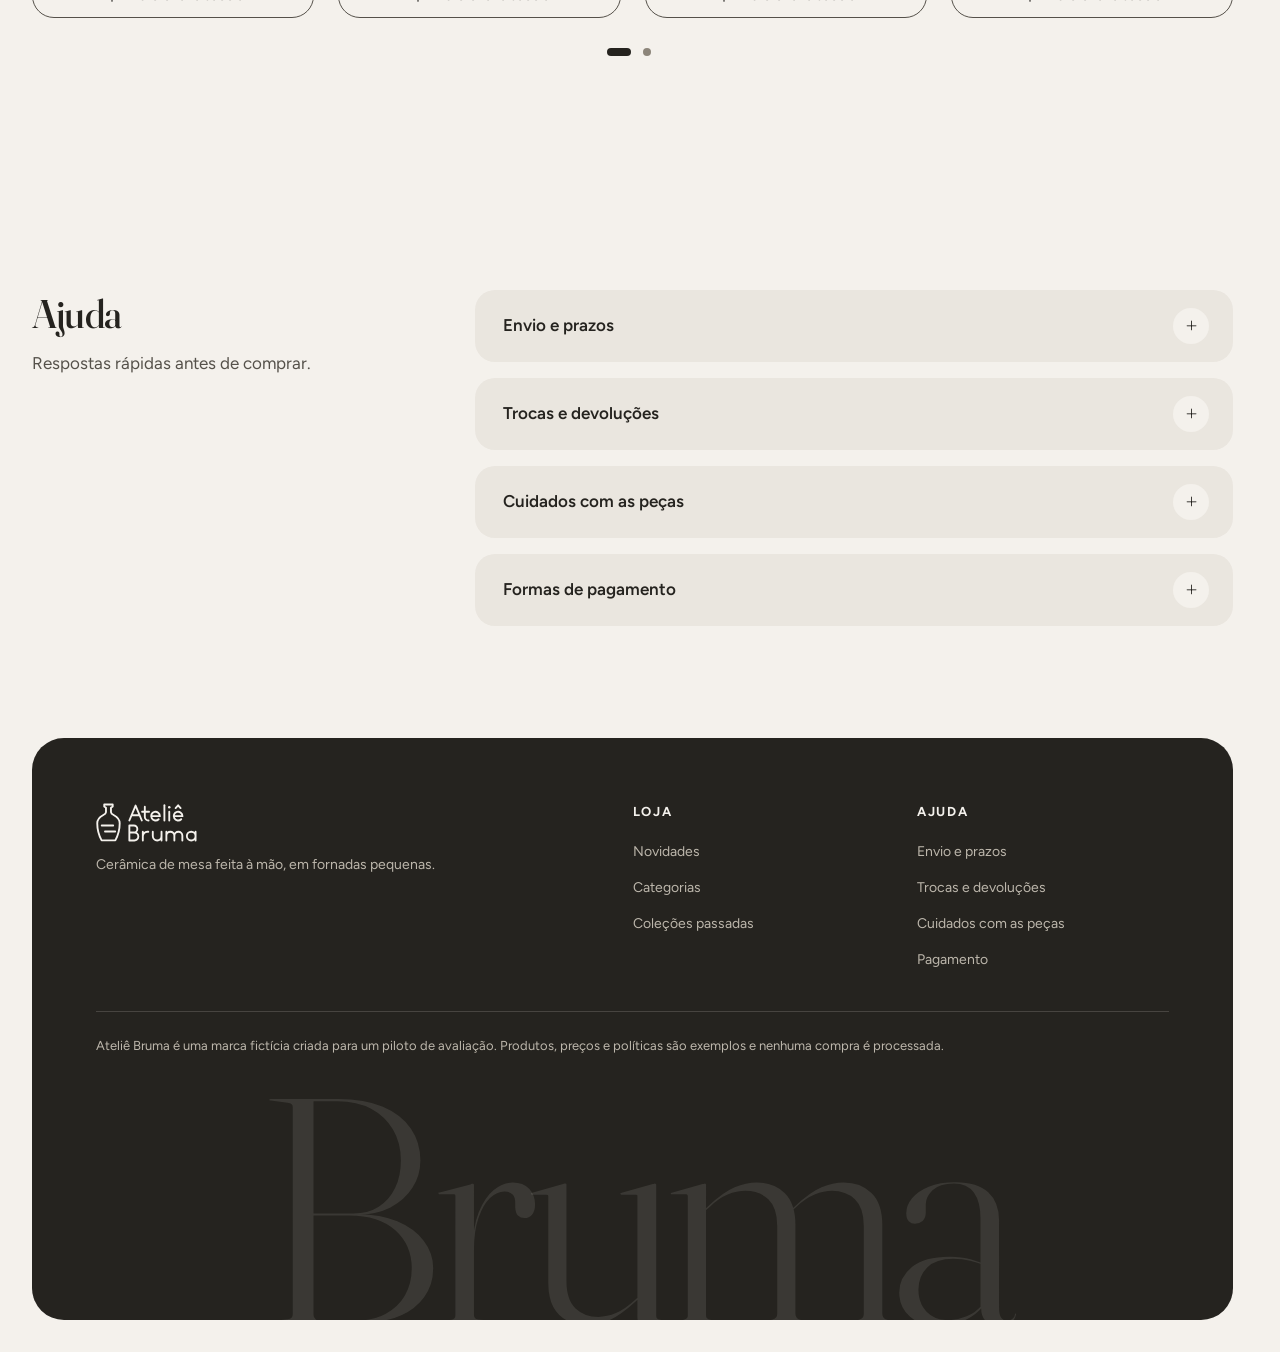
==== commit e9a3f8f8: "UI-004: remove seção de coleções em abas e card flutuante do banner Co-Authored-By: Claude Opus 5.5 " ====
--- a/site/index.html
+++ b/site/index.html
@@ -97,11 +97,6 @@
       <div class="hero__mist hero__mist--3"></div>
     </div>
     <button class="hero__pause" type="button" aria-pressed="false" data-pause-motion>Pausar animação</button>
-    <div class="hero__card hero__card--piece">
-      <img class="hero__card-img" src="assets/fotos/produtos/nevoa-jarra-480.webp" width="64" height="80" alt="">
-      <p class="hero__card-text"><span class="hero__card-kicker">Destaque da fornada</span><span class="hero__card-name">Jarra Névoa</span><span class="hero__card-price">R$ 168</span></p>
-      <button class="add add--float" type="button" data-add="nevoa-jarra" data-name="Jarra Névoa" data-price="168" data-img="assets/fotos/produtos/nevoa-jarra-480.webp" data-col="nevoa"><svg viewBox="0 0 24 24" aria-hidden="true"><path d="M12 5v14M5 12h14"/></svg><span class="add__label" aria-hidden="true"><span class="add__long">Adicionar à sacola</span><span class="add__short">Adicionar</span></span><span class="sr-only">Adicionar Jarra Névoa à sacola</span></button>
-    </div>
     <div class="hero__copy">
       <p class="kicker kicker--pill">Coleção Névoa<span class="kicker__season"> · Primavera 2026</span></p>
       <h1 id="t-hero" class="hero__title">A névoa<br> virou <em>mesa.</em></h1>
@@ -167,47 +162,6 @@
           </a>
         </li>
       </ul>
-    </div>
-  </section>
-
-  <section id="escolha" class="sec sec--ctabs" aria-labelledby="t-escolha">
-    <div class="wrap">
-      <header class="sec__head">
-        <div>
-          <p class="kicker">Três esmaltes, três fornadas</p>
-          <h2 id="t-escolha" class="sec__title">Escolha sua <em>coleção</em></h2>
-        </div>
-      </header>
-      <div class="ctabs" data-ctabs>
-        <div class="ctabs__media">
-        <figure class="ctabs__foto ctabs__foto--nevoa is-active" id="ctab-foto-nevoa">
-          <picture><source type="image/webp" srcset="assets/fotos/colecoes/nevoa-800.webp 800w, assets/fotos/colecoes/nevoa-1536.webp 1536w" sizes="(min-width: 1024px) 700px, calc(100vw - 88px)"><img src="assets/fotos/colecoes/nevoa-1536.jpg" width="1536" height="1024" alt="Peças da coleção Névoa em fila sobre uma prateleira de pedra, com névoa ao fundo." loading="lazy" decoding="async"></picture>
-        </figure>
-        <figure class="ctabs__foto ctabs__foto--terra" id="ctab-foto-terra">
-          <picture><source type="image/webp" srcset="assets/fotos/colecoes/terra-800.webp 800w, assets/fotos/colecoes/terra-1536.webp 1536w" sizes="(min-width: 1024px) 700px, calc(100vw - 88px)"><img src="assets/fotos/colecoes/terra-1536.jpg" width="1536" height="1024" alt="Peças da coleção Terra Molhada sobre ardósia molhada, com areia úmida e luz de fim de tarde." loading="lazy" decoding="async"></picture>
-        </figure>
-        <figure class="ctabs__foto ctabs__foto--sal" id="ctab-foto-sal">
-          <picture><source type="image/webp" srcset="assets/fotos/colecoes/sal-800.webp 800w, assets/fotos/colecoes/sal-1536.webp 1536w" sizes="(min-width: 1024px) 700px, calc(100vw - 88px)"><img src="assets/fotos/colecoes/sal-1536.jpg" width="1536" height="1024" alt="Peças da coleção Sal sobre pedra clara, com cristais de sal grosso espalhados." loading="lazy" decoding="async"></picture>
-        </figure>
-        </div>
-        <ul class="ctabs__list" role="list">
-        <li class="ctab is-active" data-ctab="nevoa">
-          <h3 class="ctab__h"><button class="ctab__btn" type="button" aria-expanded="true" aria-controls="ctab-foto-nevoa ctab-cta-nevoa">Névoa<span class="ctab__season">Primavera 2026</span></button></h3>
-          <p class="ctab__sub">Fosco cinza-azulado, com névoa clara escorrendo da borda.</p>
-          <p class="ctab__cta" id="ctab-cta-nevoa"><a class="btn btn--sm" href="#novidades">Ver as 8 peças <svg viewBox="0 0 24 24" aria-hidden="true"><path d="M4 12h15M13.5 6.5L19 12l-5.5 5.5"/></svg></a></p>
-        </li>
-        <li class="ctab" data-ctab="terra">
-          <h3 class="ctab__h"><button class="ctab__btn" type="button" aria-expanded="false" aria-controls="ctab-foto-terra ctab-cta-terra">Terra Molhada<span class="ctab__season">Outono 2026</span></button></h3>
-          <p class="ctab__sub">Ferrugem embaixo, areia molhada em cima.</p>
-          <p class="ctab__cta" id="ctab-cta-terra"><a class="btn btn--sm" href="#colecao-terra">Ver as 6 peças <svg viewBox="0 0 24 24" aria-hidden="true"><path d="M4 12h15M13.5 6.5L19 12l-5.5 5.5"/></svg></a></p>
-        </li>
-        <li class="ctab" data-ctab="sal">
-          <h3 class="ctab__h"><button class="ctab__btn" type="button" aria-expanded="false" aria-controls="ctab-foto-sal ctab-cta-sal">Sal<span class="ctab__season">Verão 2025/26</span></button></h3>
-          <p class="ctab__sub">Branco de sal grosso, com a borda em azul cobalto.</p>
-          <p class="ctab__cta" id="ctab-cta-sal"><a class="btn btn--sm" href="#colecao-sal">Ver as 6 peças <svg viewBox="0 0 24 24" aria-hidden="true"><path d="M4 12h15M13.5 6.5L19 12l-5.5 5.5"/></svg></a></p>
-        </li>
-        </ul>
-      </div>
     </div>
   </section>
 
--- a/site/styles.css
+++ b/site/styles.css
@@ -300,30 +300,6 @@
 .hero__mist--3 { width: 120%; height: 22%; left: -10%; bottom: -8%; opacity: 0.9; }
 .hero__copy { position: relative; z-index: 6; padding: var(--hero-pad); }
 
-/* cartões flutuantes (UI-003 §4.2) */
-.hero__card {
-  position: relative; z-index: 7;
-  background: var(--glass); box-shadow: var(--shadow-float); border-radius: var(--radius-card);
-  -webkit-backdrop-filter: blur(14px); backdrop-filter: blur(14px);
-}
-@supports not ((backdrop-filter: blur(1px)) or (-webkit-backdrop-filter: blur(1px))) {
-  .hero__card { background: #F8F5F0; }
-}
-@media (prefers-reduced-transparency: reduce) {
-  .hero__card { background: #F8F5F0; }
-}
-.hero__card--piece {
-  display: grid; grid-template-columns: 56px 1fr 44px; align-items: center; gap: var(--space-3);
-  margin: calc(-1 * var(--space-10)) var(--hero-pad) 0; padding: var(--space-3);
-}
-.hero__card-img { width: 56px; height: 70px; border-radius: 12px; object-fit: cover; background: linear-gradient(180deg, var(--tint-nevoa) 79%, var(--tint-nevoa-floor) 79%); }
-.hero__card-text { display: grid; line-height: 1.25; min-width: 0; }
-.hero__card-kicker { font-size: var(--size-xs); color: var(--text-secondary); }
-.hero__card-name { font-size: var(--size-sm); font-weight: var(--weight-semibold); }
-.hero__card-price { font-family: var(--stack-display); font-size: 1.125rem; font-variation-settings: "opsz" 36; margin-top: 2px; }
-.add--float { width: 44px; height: 44px; padding: 0; margin: 0; }
-.add--float svg { width: 20px; height: 20px; }
-.add--float .add__label { display: none; }
 .hero__title {
   font-family: var(--stack-display); font-weight: var(--weight-light);
   font-size: clamp(3rem, 2rem + 6vw, 6.75rem); line-height: 0.98; letter-spacing: -0.03em;
@@ -342,15 +318,6 @@
   .hero { margin-top: var(--space-4); }
   .hero__copy { align-self: center; padding: var(--hero-pad); max-width: calc(42% + 4rem); }
   .hero__copy > * { max-width: 36rem; }
-  .hero__card--piece {
-    position: absolute; top: var(--hero-pad); right: var(--hero-pad); width: 288px; margin: 0;
-    grid-template-columns: 64px 1fr; padding: var(--space-4); gap: var(--space-4) var(--space-4);
-  }
-  .hero__card-img { width: 64px; height: 80px; }
-  .add--float { grid-column: 1 / -1; width: 100%; height: auto; padding: 0 var(--space-3); }
-  .add--float .add__label { display: inline; }
-  .add--float .add__short { display: none; }
-  .add--float .add__long { display: inline; }
 }
 
 /* entrada e névoa em movimento (desligadas com movimento reduzido) */
@@ -363,7 +330,6 @@
   .hero__copy > :nth-child(2) { animation-delay: 80ms; }
   .hero__copy > :nth-child(3) { animation-delay: 160ms; }
   .hero__copy > :nth-child(4) { animation-delay: 240ms; }
-  .hero__card { animation: settle 900ms var(--motion-easing) 400ms both; }
 }
 @keyframes reveal { from { opacity: 0; transform: scale(1.04); } }
 @keyframes settle { from { opacity: 0; transform: translateY(18px); } }
@@ -548,48 +514,6 @@
   .facts { grid-area: facts; }
   .facts { grid-template-columns: repeat(3, 1fr); gap: var(--space-8); }
   .facts li { padding-top: var(--space-6); }
-}
-
-/* ---------- Escolha sua coleção: abas com foto (UI-004) ---------- */
-.ctabs {
-  display: grid; gap: var(--space-4); padding: var(--space-6);
-  border-radius: var(--radius-panel); background: var(--background-surface);
-}
-.ctabs__media { display: grid; border-radius: var(--radius-card-sm); overflow: hidden; aspect-ratio: 3 / 2; background: var(--tint-nevoa); }
-.ctabs__foto { grid-area: 1 / 1; margin: 0; opacity: 0; visibility: hidden; transition: opacity 240ms var(--motion-easing), visibility 0s 240ms; }
-.ctabs__foto.is-active { opacity: 1; visibility: visible; transition: opacity 240ms var(--motion-easing); }
-.ctabs__foto img { width: 100%; height: 100%; object-fit: cover; }
-.ctabs__list { display: grid; gap: var(--space-2); }
-.ctab { position: relative; display: grid; gap: var(--space-1); padding: var(--space-4) var(--space-5); border-radius: var(--radius-card); transition: background-color var(--motion-base) var(--motion-easing); }
-.ctab__h { font: inherit; }
-.ctab__btn {
-  display: flex; flex-wrap: wrap; align-items: baseline; gap: 0 var(--space-3); width: 100%; padding: 0; border: 0; background: none; text-align: left; cursor: pointer;
-  font-family: var(--stack-display); font-weight: var(--weight-medium); font-size: 1.25rem; line-height: 1.2; letter-spacing: -0.01em; font-variation-settings: "opsz" 48; color: var(--text-primary);
-}
-.ctab__btn::after { content: ""; position: absolute; inset: 0; border-radius: inherit; } /* o cartão inteiro troca a aba */
-.ctab__btn:focus-visible { outline: none; }
-.ctab:has(.ctab__btn:focus-visible) { outline: 3px solid var(--focus-ring); outline-offset: 2px; }
-.ctab__season { font-family: var(--stack-text); font-size: var(--size-xs); font-weight: var(--weight-semibold); letter-spacing: 0.12em; text-transform: uppercase; color: var(--text-secondary); }
-.ctab__sub { font-size: var(--size-sm); line-height: 1.45; color: var(--text-secondary); }
-.ctab__cta { position: relative; z-index: 1; margin-top: var(--space-3); }
-.btn--sm { min-height: 44px; padding: 0 var(--space-5); font-size: var(--size-sm); }
-.btn--sm svg { width: 18px; height: 18px; fill: none; stroke: currentColor; stroke-width: 1.6; }
-.ctab.is-active { background: var(--background-canvas); box-shadow: var(--shadow-float); }
-.ctab.is-active::before { content: ""; position: absolute; left: 0; top: var(--space-5); width: 3px; height: 28px; border-radius: 0 3px 3px 0; background: var(--action-primary); }
-html:not(.no-js) .ctab:not(.is-active) .ctab__cta { display: none; }
-@media (hover: hover) and (pointer: fine) {
-  .ctab:not(.is-active):hover { background: var(--background-chip); }
-}
-@media (max-width: 599px) {
-  .ctab__cta .btn { width: 100%; }
-}
-@media (min-width: 1024px) {
-  .ctabs { grid-template-columns: minmax(0, 5fr) minmax(0, 7fr); gap: var(--space-6); align-items: center; }
-  .ctabs__media { order: 2; border-radius: var(--radius-card); }
-  .ctabs__list { order: 1; gap: var(--space-3); }
-  .ctab { padding: var(--space-5) var(--space-6); }
-  .ctab__btn { font-size: 1.5rem; }
-  .ctab__sub { font-size: 0.9375rem; }
 }
 
 /* ---------- Coleções passadas ---------- */
@@ -718,7 +642,7 @@
   background: rgb(244 241 236 / 0.75); font-size: var(--size-xs); font-weight: var(--weight-medium);
 }
 .hero__pause:hover { background: var(--background-canvas); }
-.hero.is-paused .hero__mist, .hero.is-paused .hero__photo img, .hero.is-paused .hero__card { animation-play-state: paused; }
+.hero.is-paused .hero__mist, .hero.is-paused .hero__photo img { animation-play-state: paused; }
 @media (min-width: 1024px) {
   .hero__pause { left: auto; right: var(--hero-pad); top: auto; bottom: var(--hero-pad); }
 }
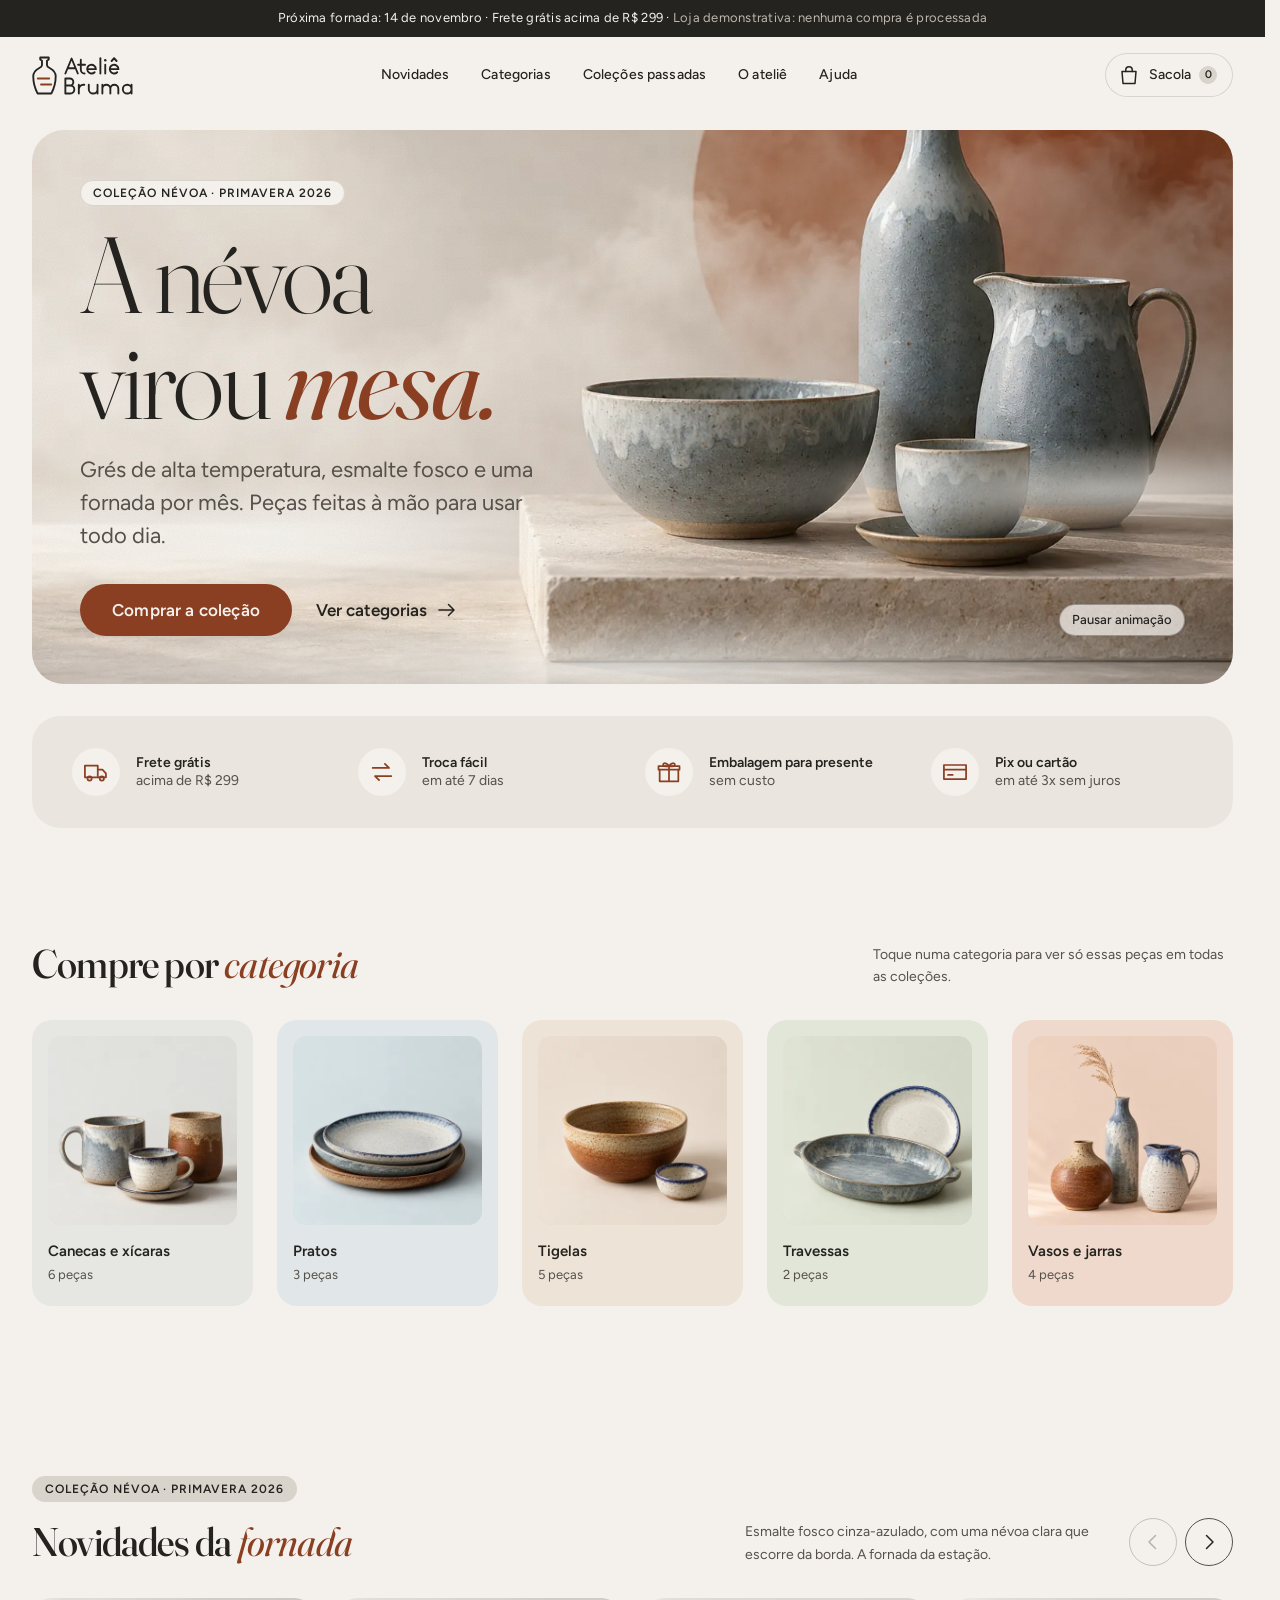
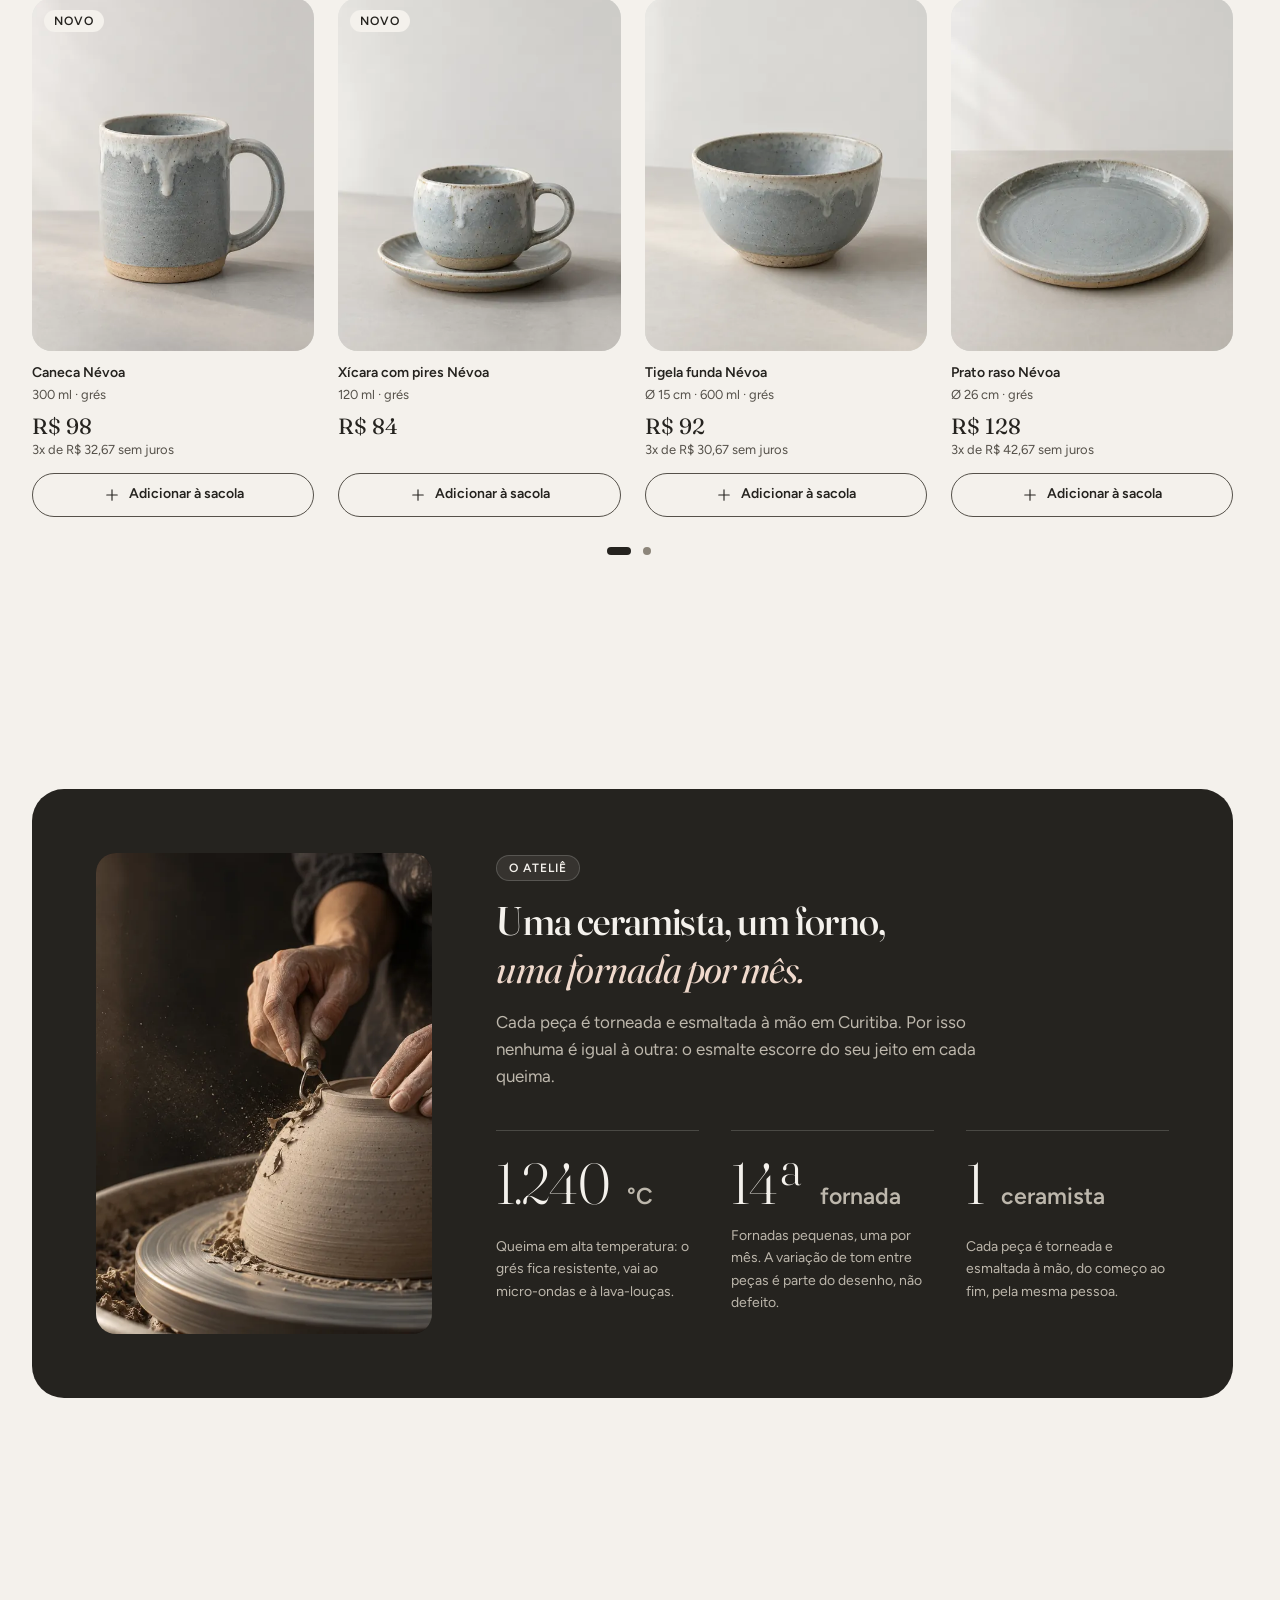
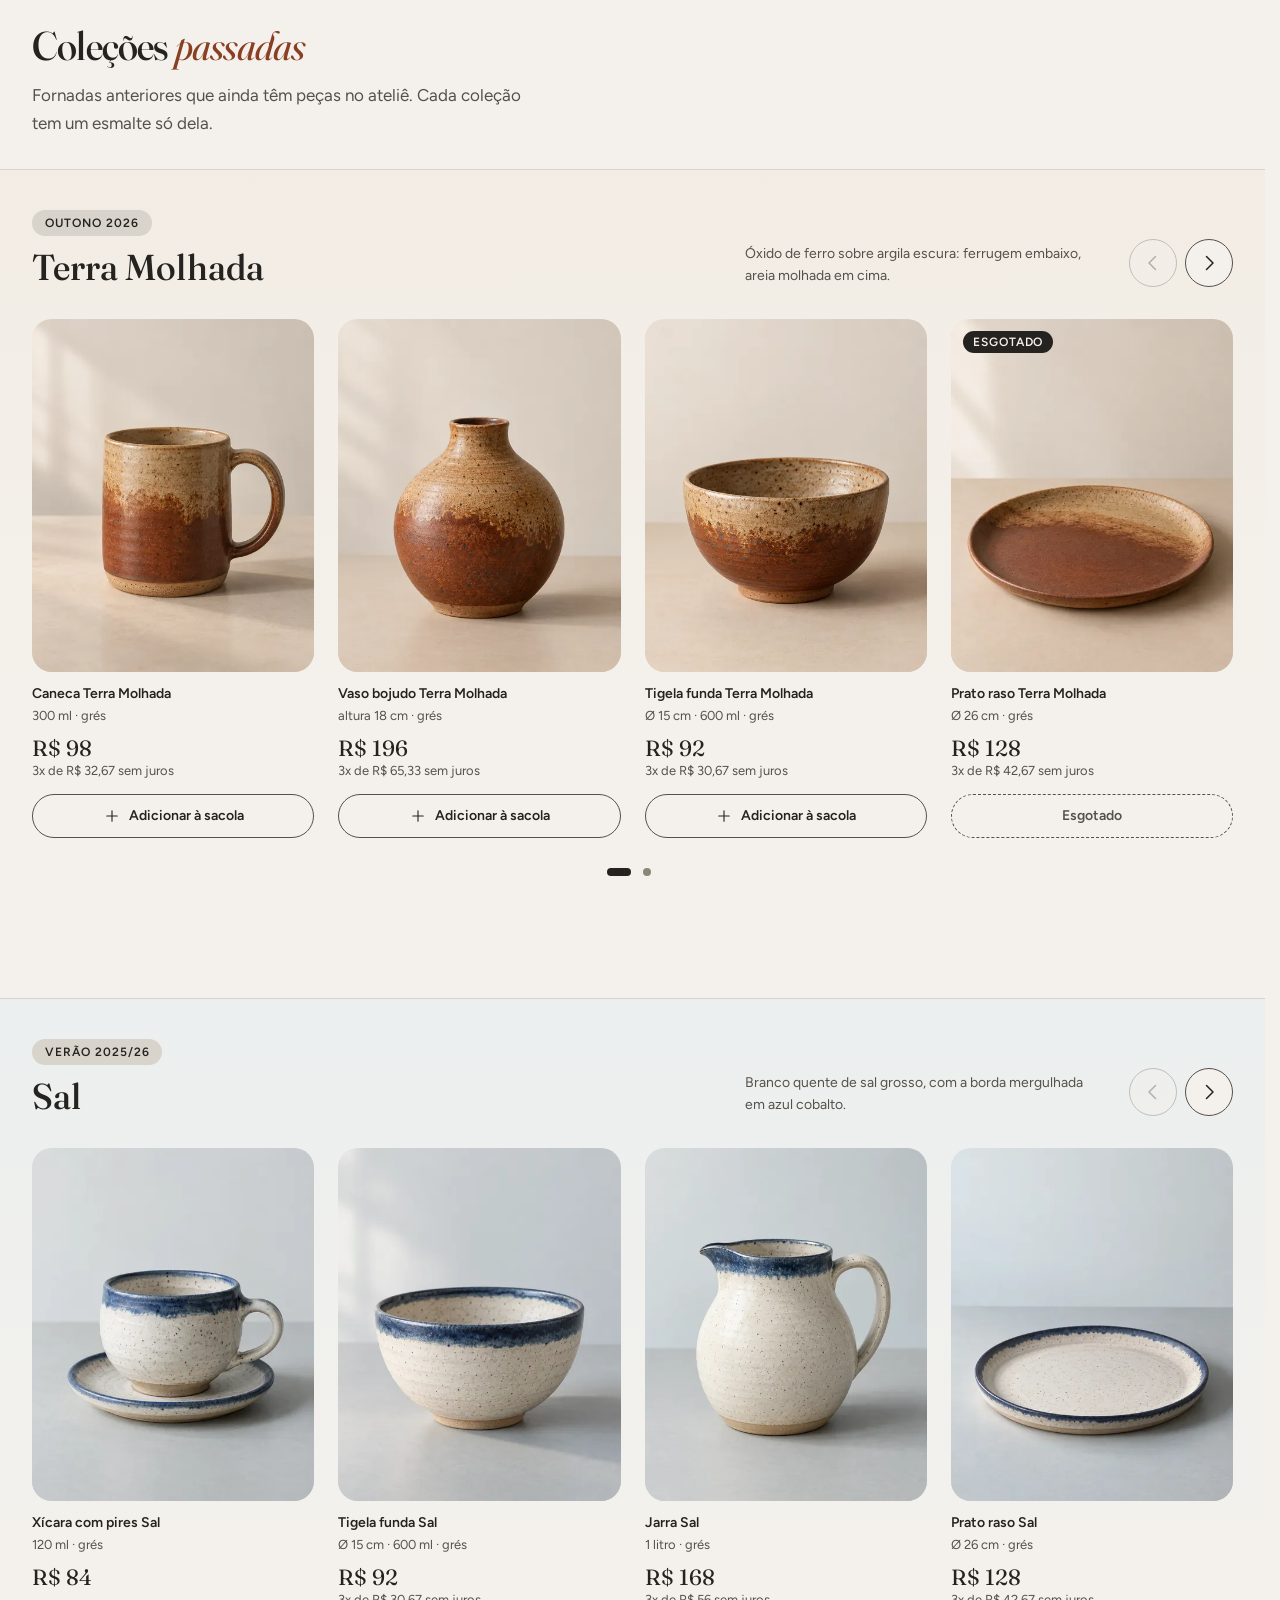
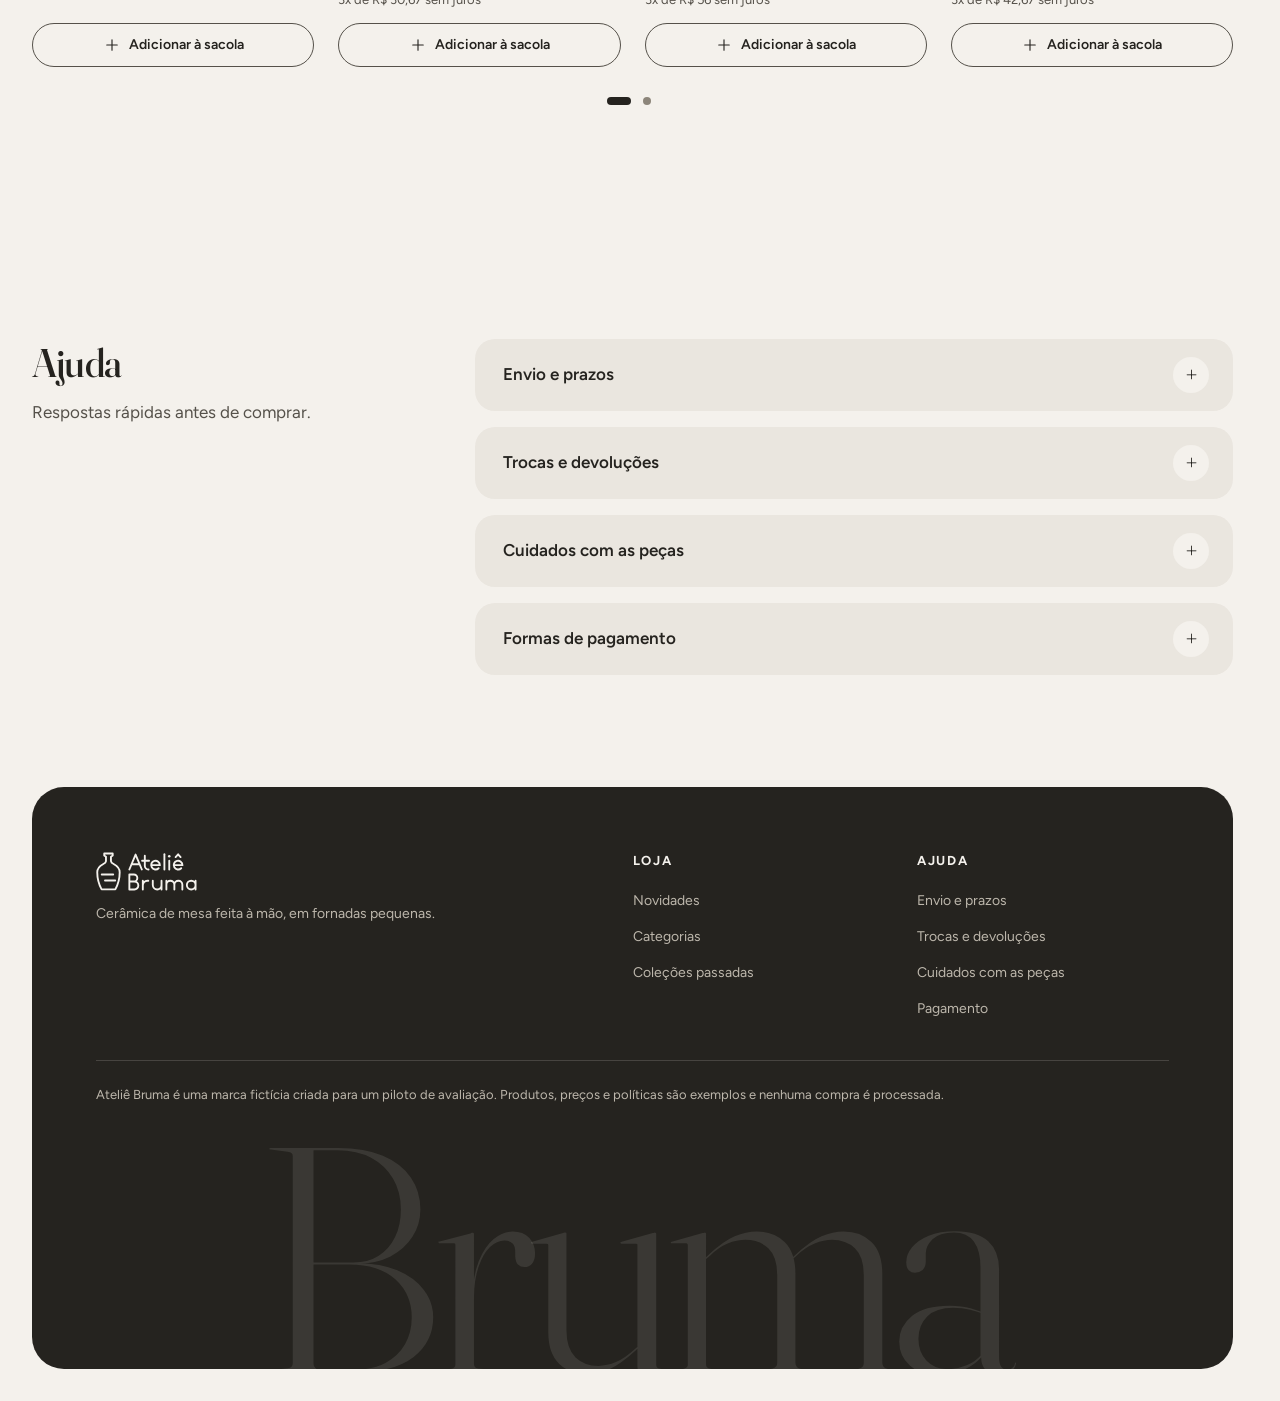
==== commit 1159d068: "UI-004: tags acima dos títulos seguem o Badge do design system (Obra shadcn/ui) Componente .tag com " ====
--- a/site/index.html
+++ b/site/index.html
@@ -98,7 +98,7 @@
     </div>
     <button class="hero__pause" type="button" aria-pressed="false" data-pause-motion>Pausar animação</button>
     <div class="hero__copy">
-      <p class="kicker kicker--pill">Coleção Névoa<span class="kicker__season"> · Primavera 2026</span></p>
+      <p class="tag tag--outline">Coleção Névoa<span class="tag__extra"> · Primavera 2026</span></p>
       <h1 id="t-hero" class="hero__title">A névoa<br> virou <em>mesa.</em></h1>
       <p class="hero__lead">Grés de alta temperatura, esmalte fosco e uma fornada por mês. Peças feitas à mão para usar todo dia.</p>
       <div class="hero__cta">
@@ -176,7 +176,7 @@
     <div class="wrap">
       <header class="sec__head">
         <div>
-          <p class="kicker">Coleção Névoa · Primavera 2026</p>
+          <p class="tag tag--secondary">Coleção Névoa · Primavera 2026</p>
           <h2 id="t-novidades" class="sec__title">Novidades da <em>fornada</em></h2>
         </div>
         <p class="sec__aside">Esmalte fosco cinza-azulado, com uma névoa clara que escorre da borda. A fornada da estação.</p>
@@ -293,7 +293,7 @@
     <div class="wrap">
     <div class="atelie">
       <div class="atelie__intro">
-        <p class="kicker kicker--inverse">O ateliê</p>
+        <p class="tag tag--inverse">O ateliê</p>
         <h2 id="t-atelie" class="sec__title">Uma ceramista, um forno, <em>uma fornada por mês.</em></h2>
         <p>Cada peça é torneada e esmaltada à mão em Curitiba. Por isso nenhuma é igual à outra: o esmalte escorre do seu jeito em cada queima.</p>
       </div>
@@ -320,7 +320,7 @@
       <div class="wrap">
         <header class="sec__head sec__head--past">
           <div class="past__id">
-            <p class="kicker">Outono 2026</p>
+            <p class="tag tag--secondary">Outono 2026</p>
             <h3 id="t-col-terra" class="past__title">Terra Molhada</h3>
           </div>
           <p class="sec__aside">Óxido de ferro sobre argila escura: ferrugem embaixo, areia molhada em cima.</p>
@@ -412,7 +412,7 @@
       <div class="wrap">
         <header class="sec__head sec__head--past">
           <div class="past__id">
-            <p class="kicker">Verão 2025/26</p>
+            <p class="tag tag--secondary">Verão 2025/26</p>
             <h3 id="t-col-sal" class="past__title">Sal</h3>
           </div>
           <p class="sec__aside">Branco quente de sal grosso, com a borda mergulhada em azul cobalto.</p>
--- a/site/styles.css
+++ b/site/styles.css
@@ -104,15 +104,22 @@
 .skip:focus { top: var(--space-4); }
 
 /* ---------- Tipografia utilitária ---------- */
-.kicker {
-  font-size: var(--size-xs);
-  font-weight: var(--weight-semibold);
-  letter-spacing: 0.14em;
-  text-transform: uppercase;
-  color: var(--text-secondary);
-  margin-bottom: var(--space-3);
-}
-.kicker--inverse { color: var(--text-inverse-secondary); }
+/* Tag acima dos títulos: componente Badge do design system (Obra shadcn/ui, Figma EBwZvqrrD1hCc9kTTH7YjJ, nó 1953:31170).
+   Mesma anatomia (pílula, uma linha, rótulo semibold, ícone opcional à esquerda, variantes secondary/outline/ghost),
+   com tokens da Ateliê Bruma; nenhuma cor da EIXO. Escala ajustada para tag editorial (UI-004 §8). */
+.tag {
+  display: inline-flex; align-items: center; gap: var(--space-1);
+  max-width: 100%; min-height: 26px; padding: 3px 12px;
+  border: var(--border-hairline) solid transparent; border-radius: var(--radius-pill);
+  font-family: var(--stack-text);
+  font-size: 0.75rem; line-height: 1rem; font-weight: var(--weight-semibold);
+  letter-spacing: 0.08em; text-transform: uppercase; white-space: nowrap;
+  color: var(--text-primary);
+  margin-bottom: var(--space-4);
+}
+.tag--secondary { background: var(--background-chip); }
+.tag--outline { background: var(--background-canvas); border-color: var(--border-default); }
+.tag--inverse { background: rgb(244 241 236 / 0.08); border-color: rgb(244 241 236 / 0.18); color: var(--text-inverse); }
 .sec__title {
   font-family: var(--stack-display);
   font-weight: var(--weight-medium); /* mais encorpado a pedido do proprietário (UI-004 §7) */
@@ -128,13 +135,8 @@
   font-variation-settings: "opsz" 96;
 }
 .hero__title em { font-variation-settings: "opsz" 144; }
-.kicker--pill {
-  display: inline-flex; align-items: center; min-height: 32px; padding: 0 14px;
-  border: 1px solid rgb(37 35 31 / 0.16); border-radius: var(--radius-pill); background: var(--background-canvas);
-}
-.kicker--pill { max-width: 100%; white-space: nowrap; }
 @media (max-width: 419px) {
-  .kicker__season { display: none; }
+  .tag__extra { display: none; }
 }
 .sec__lead { color: var(--text-secondary); max-width: 46ch; margin-top: var(--space-3); }
 .sec__aside { color: var(--text-secondary); font-size: var(--size-sm); max-width: 40ch; }
@@ -456,7 +458,7 @@
 .badge {
   position: absolute; left: 10px; top: 10px;
   padding: 3px 10px; border-radius: var(--radius-pill);
-  background: var(--background-canvas); font-size: var(--size-xs); font-weight: var(--weight-semibold); letter-spacing: 0.06em; text-transform: uppercase;
+  background: var(--background-canvas); font-size: 0.75rem; line-height: 1rem; font-weight: var(--weight-semibold); letter-spacing: 0.08em; /* mesma escala da .tag */ text-transform: uppercase;
 }
 @media (min-width: 1024px) {
   .badge { left: var(--space-3); top: var(--space-3); }
@@ -523,7 +525,8 @@
 .past--terra { background: linear-gradient(180deg, #F2ECE4 0%, var(--background-canvas) 70%); }
 .past--sal { background: linear-gradient(180deg, #EBEFEF 0%, var(--background-canvas) 70%); }
 .past__id { display: grid; }
-.past__id .kicker { margin-bottom: var(--space-1); }
+.past__id { justify-items: start; }
+.past__id .tag { margin-bottom: var(--space-3); }
 .past__title { font-family: var(--stack-display); font-weight: var(--weight-medium); font-size: clamp(1.625rem, 1.3rem + 1.2vw, 2.25rem); line-height: 1.1; font-variation-settings: "opsz" 72; }
 
 /* ---------- Vantagens ---------- */
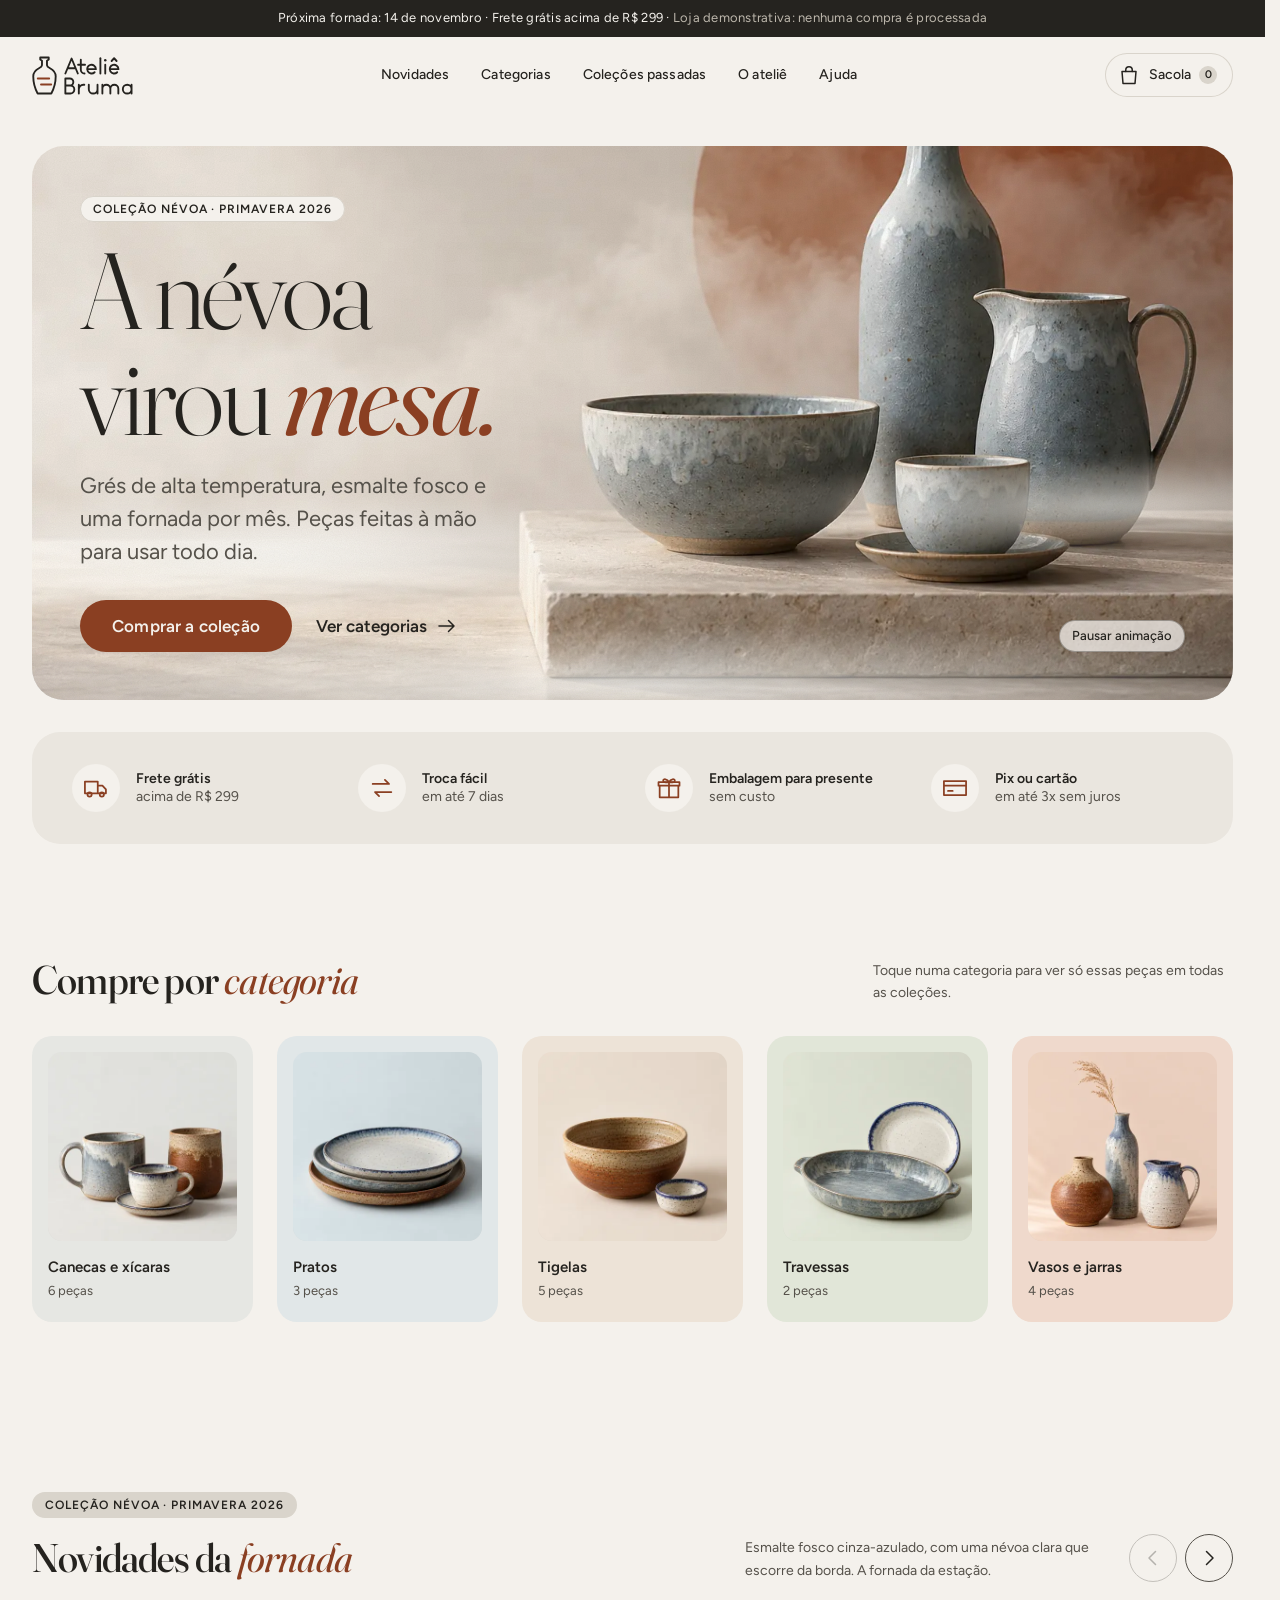
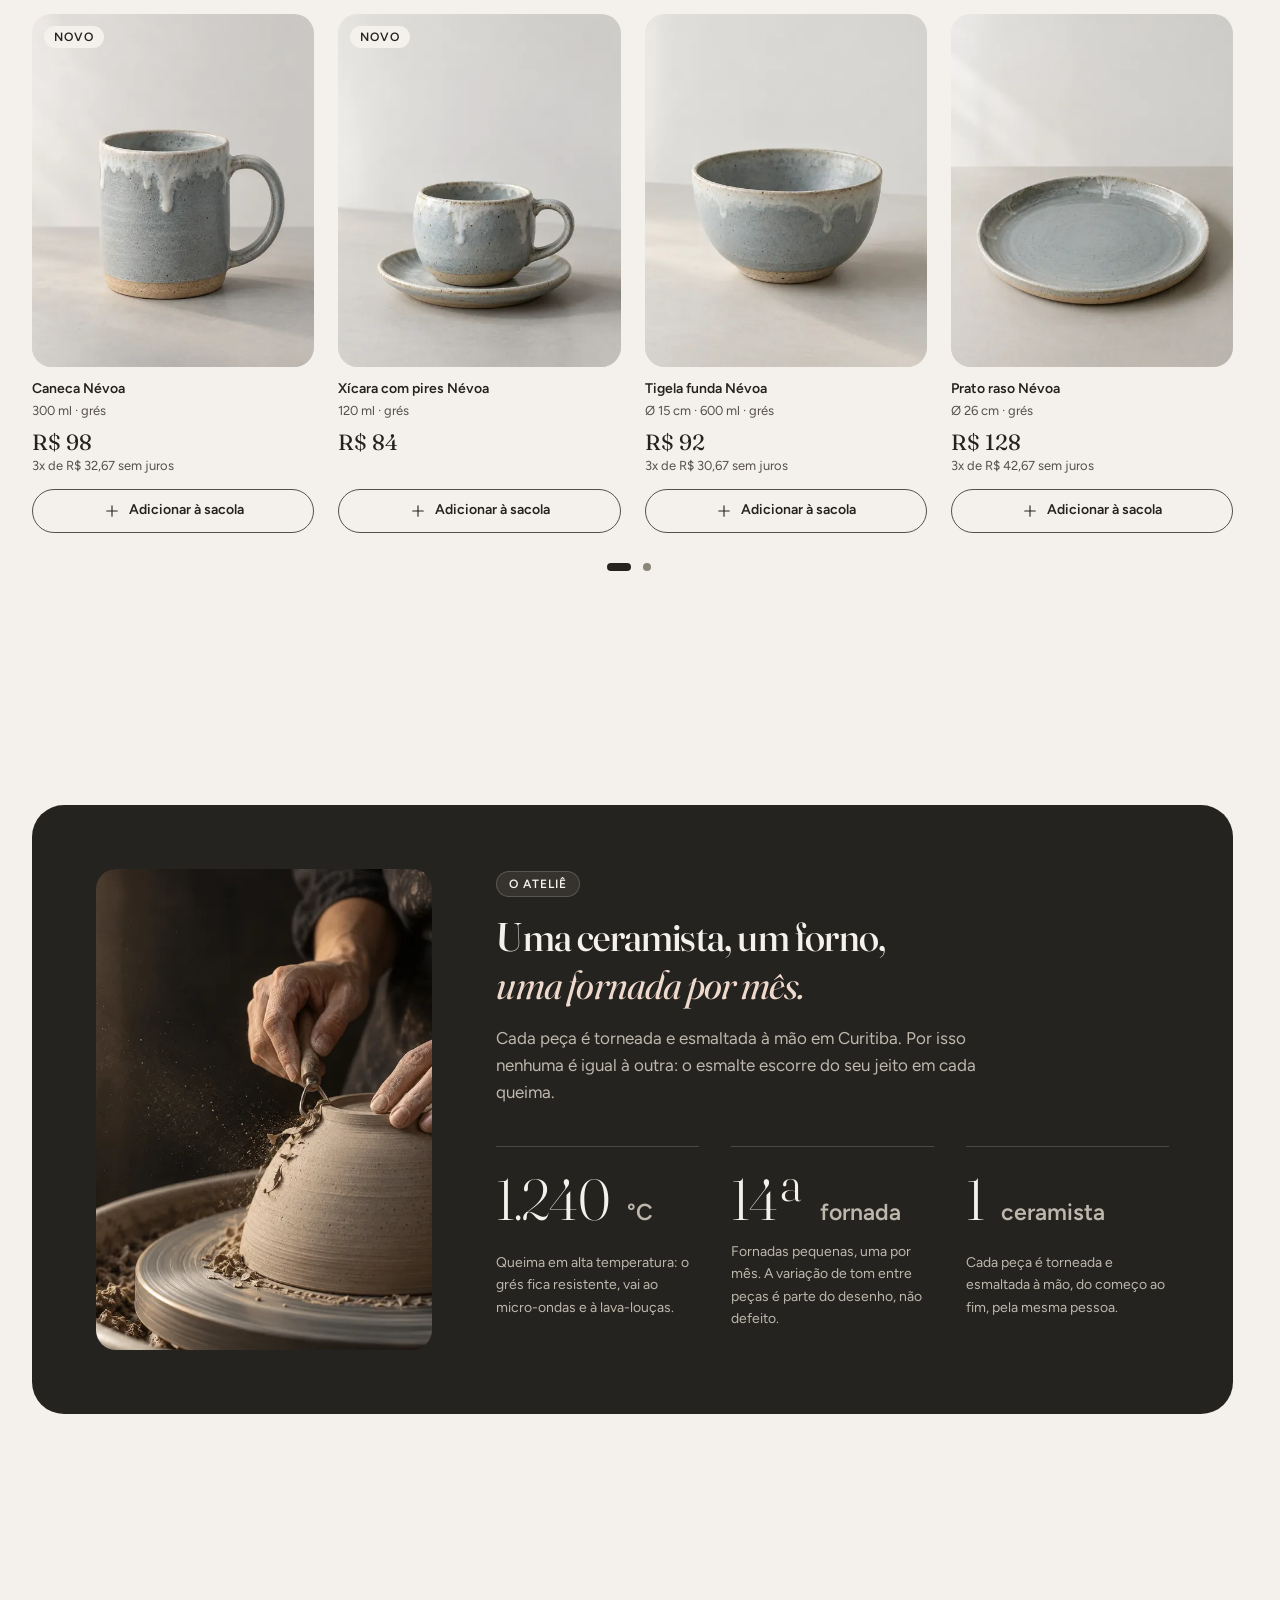
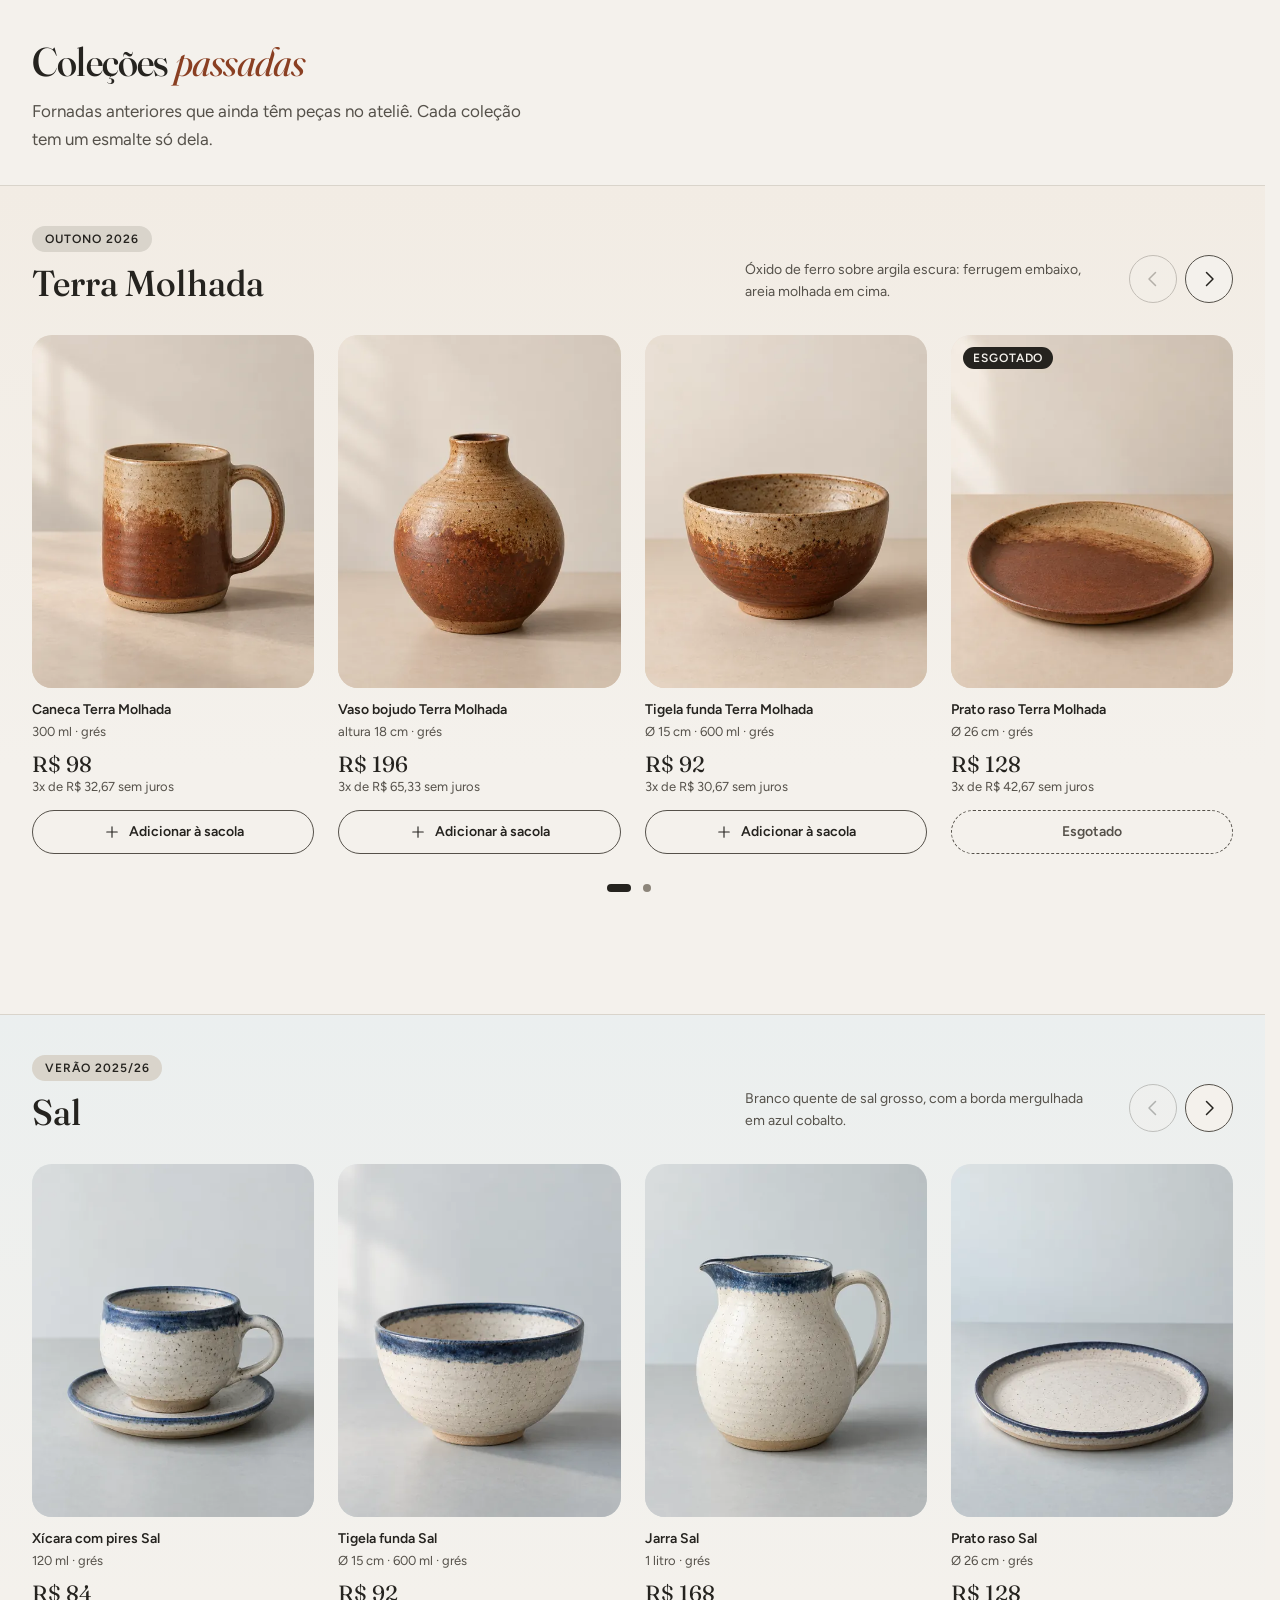
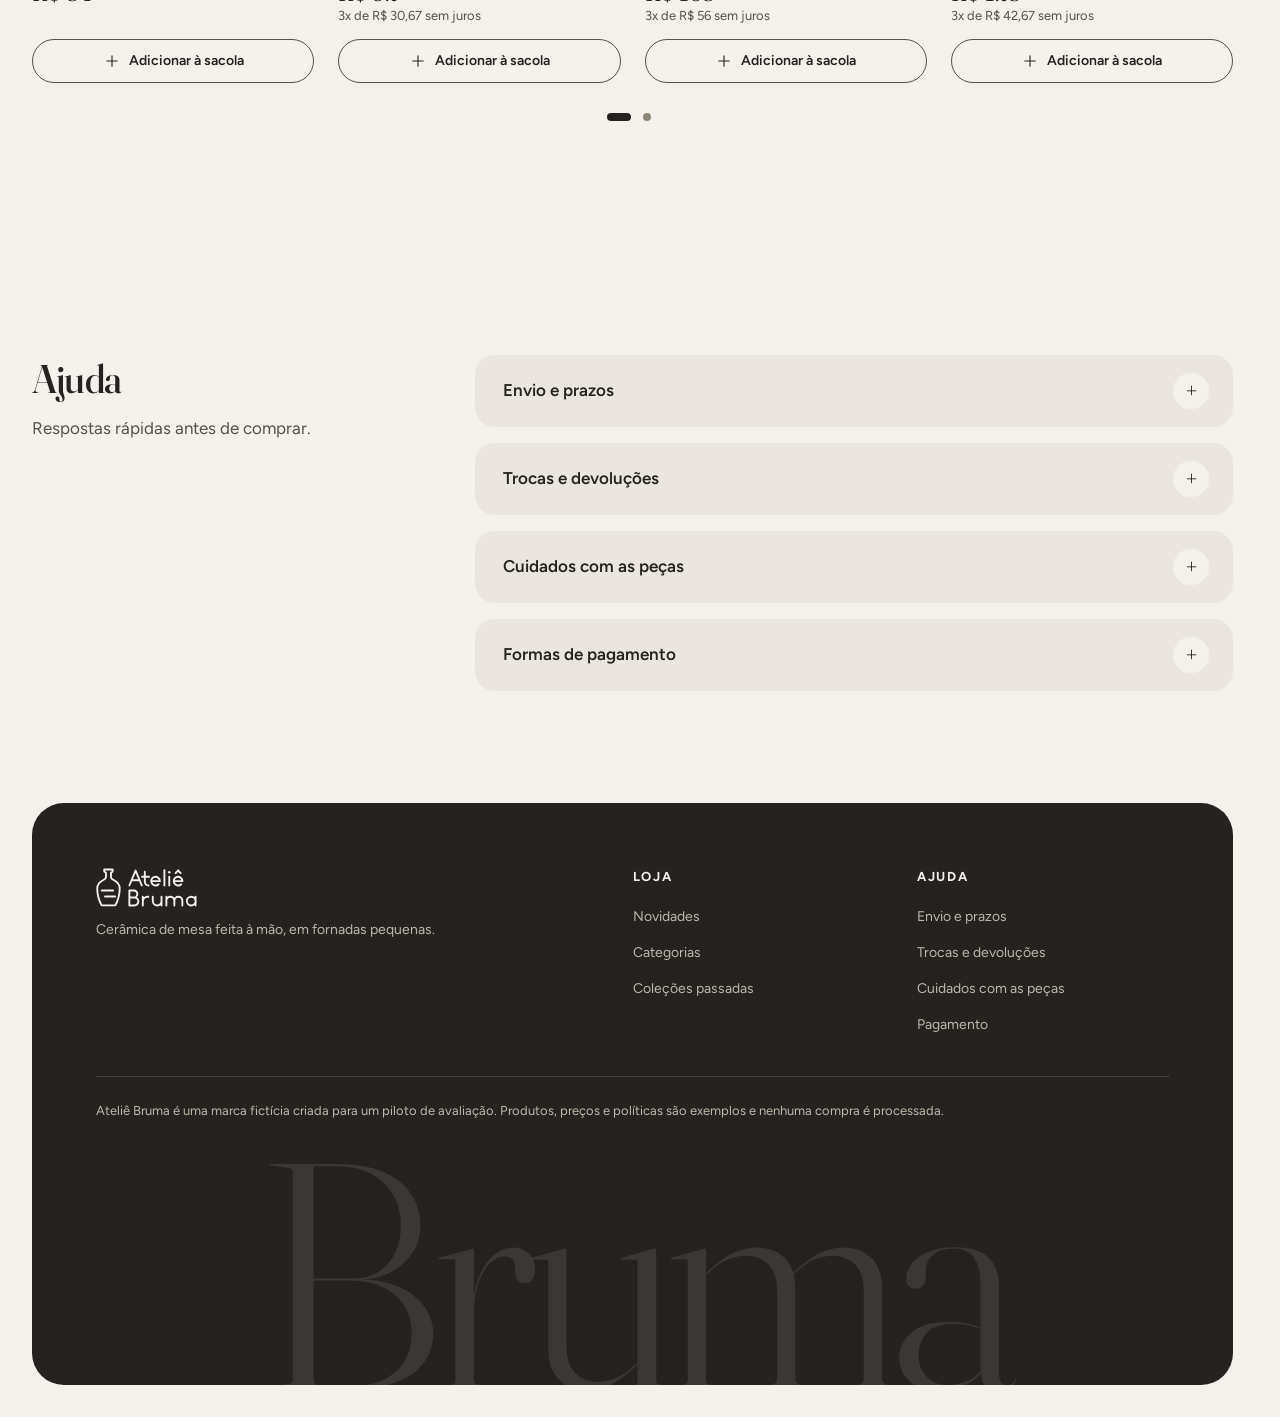
==== commit afbd689a: "QA-001 + QUAL-001 no 1159d06 e correções: CTA na primeira tela, margens do banner, nomes acessíveis " ====
--- a/site/index.html
+++ b/site/index.html
@@ -26,7 +26,7 @@
 <header class="header" data-header>
   <div class="wrap header__in">
     <button class="icon-btn header__menu" type="button" aria-label="Abrir menu" aria-expanded="false" aria-controls="menu" data-open-menu><svg viewBox="0 0 24 24" aria-hidden="true"><path d="M3 6.5h18M3 12h18M3 17.5h12"/></svg></button>
-    <a class="brand" href="#topo"><img src="assets/logo-principal.svg" width="101" height="40" alt="Ateliê Bruma"><span class="sr-only">, início</span></a>
+    <a class="brand" href="#topo"><img src="assets/logo-principal.svg" width="101" height="40" alt="Ateliê Bruma, início"></a>
     <nav class="nav" aria-label="Principal">
       <ul role="list">
         <li><a href="#novidades">Novidades</a></li>
@@ -37,7 +37,7 @@
       </ul>
     </nav>
     <button class="bag-btn" type="button" aria-controls="sacola" aria-expanded="false" data-open-cart>
-      <svg viewBox="0 0 24 24" aria-hidden="true"><path d="M5 8.5h14l-1 12H6z"/><path d="M8.75 8.5V7a3.25 3.25 0 0 1 6.5 0v1.5"/></svg><span class="bag-btn__label">Sacola</span><span class="bag-btn__count" data-cart-count aria-hidden="true">0</span><span class="sr-only" data-cart-count-sr>, 0 itens</span>
+      <svg viewBox="0 0 24 24" aria-hidden="true"><path d="M5 8.5h14l-1 12H6z"/><path d="M8.75 8.5V7a3.25 3.25 0 0 1 6.5 0v1.5"/></svg><span class="bag-btn__label" aria-hidden="true">Sacola</span><span class="bag-btn__count" data-cart-count aria-hidden="true">0</span><span class="sr-only" data-cart-count-sr>Sacola, 0 itens</span>
     </button>
   </div>
 </header>
@@ -96,7 +96,6 @@
       <div class="hero__mist hero__mist--2"></div>
       <div class="hero__mist hero__mist--3"></div>
     </div>
-    <button class="hero__pause" type="button" aria-pressed="false" data-pause-motion>Pausar animação</button>
     <div class="hero__copy">
       <p class="tag tag--outline">Coleção Névoa<span class="tag__extra"> · Primavera 2026</span></p>
       <h1 id="t-hero" class="hero__title">A névoa<br> virou <em>mesa.</em></h1>
@@ -106,6 +105,7 @@
         <a class="btn-link" href="#categorias">Ver categorias <svg viewBox="0 0 24 24" aria-hidden="true"><path d="M4 12h15M13.5 6.5L19 12l-5.5 5.5"/></svg></a>
       </div>
     </div>
+    <button class="hero__pause" type="button" aria-pressed="false" data-pause-motion>Pausar animação</button>
   </section>
 
   <section class="perks" aria-label="Vantagens da loja">
@@ -196,7 +196,7 @@
               <h3 class="card__name">Caneca Névoa</h3>
               <p class="card__meta">300 ml · grés</p>
               <p class="price"><span class="price__val">R$ 98</span><span class="price__inst">3x de R$ 32,67<span class="price__nojuros"> sem juros</span></span></p>
-              <button class="add" type="button" data-add="nevoa-caneca" data-name="Caneca Névoa" data-price="98" data-img="assets/fotos/produtos/nevoa-caneca-480.webp" data-col="nevoa"><svg viewBox="0 0 24 24" aria-hidden="true"><path d="M12 5v14M5 12h14"/></svg><span class="add__label" aria-hidden="true"><span class="add__long">Adicionar à sacola</span><span class="add__short">Adicionar</span></span><span class="sr-only">Adicionar Caneca Névoa à sacola</span></button>
+              <button class="add" type="button" data-add="nevoa-caneca" data-name="Caneca Névoa" aria-label="Adicionar à sacola: Caneca Névoa" data-price="98" data-img="assets/fotos/produtos/nevoa-caneca-480.webp" data-col="nevoa"><svg viewBox="0 0 24 24" aria-hidden="true"><path d="M12 5v14M5 12h14"/></svg><span class="add__label"><span class="add__long">Adicionar à sacola</span><span class="add__short">Adicionar</span></span></button>
             </div>
           </li>
           <li class="card card--nevoa" data-cat="canecas cafe presentear">
@@ -208,7 +208,7 @@
               <h3 class="card__name">Xícara com pires Névoa</h3>
               <p class="card__meta">120 ml · grés</p>
               <p class="price"><span class="price__val">R$ 84</span></p>
-              <button class="add" type="button" data-add="nevoa-xicara" data-name="Xícara com pires Névoa" data-price="84" data-img="assets/fotos/produtos/nevoa-xicara-480.webp" data-col="nevoa"><svg viewBox="0 0 24 24" aria-hidden="true"><path d="M12 5v14M5 12h14"/></svg><span class="add__label" aria-hidden="true"><span class="add__long">Adicionar à sacola</span><span class="add__short">Adicionar</span></span><span class="sr-only">Adicionar Xícara com pires Névoa à sacola</span></button>
+              <button class="add" type="button" data-add="nevoa-xicara" data-name="Xícara com pires Névoa" aria-label="Adicionar à sacola: Xícara com pires Névoa" data-price="84" data-img="assets/fotos/produtos/nevoa-xicara-480.webp" data-col="nevoa"><svg viewBox="0 0 24 24" aria-hidden="true"><path d="M12 5v14M5 12h14"/></svg><span class="add__label"><span class="add__long">Adicionar à sacola</span><span class="add__short">Adicionar</span></span></button>
             </div>
           </li>
           <li class="card card--nevoa" data-cat="tigelas cafe mesa">
@@ -220,7 +220,7 @@
               <h3 class="card__name">Tigela funda Névoa</h3>
               <p class="card__meta">Ø 15 cm · 600 ml · grés</p>
               <p class="price"><span class="price__val">R$ 92</span><span class="price__inst">3x de R$ 30,67<span class="price__nojuros"> sem juros</span></span></p>
-              <button class="add" type="button" data-add="nevoa-tigela" data-name="Tigela funda Névoa" data-price="92" data-img="assets/fotos/produtos/nevoa-tigela-480.webp" data-col="nevoa"><svg viewBox="0 0 24 24" aria-hidden="true"><path d="M12 5v14M5 12h14"/></svg><span class="add__label" aria-hidden="true"><span class="add__long">Adicionar à sacola</span><span class="add__short">Adicionar</span></span><span class="sr-only">Adicionar Tigela funda Névoa à sacola</span></button>
+              <button class="add" type="button" data-add="nevoa-tigela" data-name="Tigela funda Névoa" aria-label="Adicionar à sacola: Tigela funda Névoa" data-price="92" data-img="assets/fotos/produtos/nevoa-tigela-480.webp" data-col="nevoa"><svg viewBox="0 0 24 24" aria-hidden="true"><path d="M12 5v14M5 12h14"/></svg><span class="add__label"><span class="add__long">Adicionar à sacola</span><span class="add__short">Adicionar</span></span></button>
             </div>
           </li>
           <li class="card card--nevoa" data-cat="pratos mesa">
@@ -232,7 +232,7 @@
               <h3 class="card__name">Prato raso Névoa</h3>
               <p class="card__meta">Ø 26 cm · grés</p>
               <p class="price"><span class="price__val">R$ 128</span><span class="price__inst">3x de R$ 42,67<span class="price__nojuros"> sem juros</span></span></p>
-              <button class="add" type="button" data-add="nevoa-prato" data-name="Prato raso Névoa" data-price="128" data-img="assets/fotos/produtos/nevoa-prato-480.webp" data-col="nevoa"><svg viewBox="0 0 24 24" aria-hidden="true"><path d="M12 5v14M5 12h14"/></svg><span class="add__label" aria-hidden="true"><span class="add__long">Adicionar à sacola</span><span class="add__short">Adicionar</span></span><span class="sr-only">Adicionar Prato raso Névoa à sacola</span></button>
+              <button class="add" type="button" data-add="nevoa-prato" data-name="Prato raso Névoa" aria-label="Adicionar à sacola: Prato raso Névoa" data-price="128" data-img="assets/fotos/produtos/nevoa-prato-480.webp" data-col="nevoa"><svg viewBox="0 0 24 24" aria-hidden="true"><path d="M12 5v14M5 12h14"/></svg><span class="add__label"><span class="add__long">Adicionar à sacola</span><span class="add__short">Adicionar</span></span></button>
             </div>
           </li>
           <li class="card card--nevoa" data-cat="vasos servir">
@@ -244,7 +244,7 @@
               <h3 class="card__name">Jarra Névoa</h3>
               <p class="card__meta">1 litro · grés</p>
               <p class="price"><span class="price__val">R$ 168</span><span class="price__inst">3x de R$ 56<span class="price__nojuros"> sem juros</span></span></p>
-              <button class="add" type="button" data-add="nevoa-jarra" data-name="Jarra Névoa" data-price="168" data-img="assets/fotos/produtos/nevoa-jarra-480.webp" data-col="nevoa"><svg viewBox="0 0 24 24" aria-hidden="true"><path d="M12 5v14M5 12h14"/></svg><span class="add__label" aria-hidden="true"><span class="add__long">Adicionar à sacola</span><span class="add__short">Adicionar</span></span><span class="sr-only">Adicionar Jarra Névoa à sacola</span></button>
+              <button class="add" type="button" data-add="nevoa-jarra" data-name="Jarra Névoa" aria-label="Adicionar à sacola: Jarra Névoa" data-price="168" data-img="assets/fotos/produtos/nevoa-jarra-480.webp" data-col="nevoa"><svg viewBox="0 0 24 24" aria-hidden="true"><path d="M12 5v14M5 12h14"/></svg><span class="add__label"><span class="add__long">Adicionar à sacola</span><span class="add__short">Adicionar</span></span></button>
             </div>
           </li>
           <li class="card card--nevoa" data-cat="vasos presentear">
@@ -256,7 +256,7 @@
               <h3 class="card__name">Vaso garrafa Névoa</h3>
               <p class="card__meta">altura 22 cm · grés</p>
               <p class="price"><span class="price__val">R$ 186</span><span class="price__inst">3x de R$ 62<span class="price__nojuros"> sem juros</span></span></p>
-              <button class="add" type="button" data-add="nevoa-garrafa" data-name="Vaso garrafa Névoa" data-price="186" data-img="assets/fotos/produtos/nevoa-garrafa-480.webp" data-col="nevoa"><svg viewBox="0 0 24 24" aria-hidden="true"><path d="M12 5v14M5 12h14"/></svg><span class="add__label" aria-hidden="true"><span class="add__long">Adicionar à sacola</span><span class="add__short">Adicionar</span></span><span class="sr-only">Adicionar Vaso garrafa Névoa à sacola</span></button>
+              <button class="add" type="button" data-add="nevoa-garrafa" data-name="Vaso garrafa Névoa" aria-label="Adicionar à sacola: Vaso garrafa Névoa" data-price="186" data-img="assets/fotos/produtos/nevoa-garrafa-480.webp" data-col="nevoa"><svg viewBox="0 0 24 24" aria-hidden="true"><path d="M12 5v14M5 12h14"/></svg><span class="add__label"><span class="add__long">Adicionar à sacola</span><span class="add__short">Adicionar</span></span></button>
             </div>
           </li>
           <li class="card card--nevoa" data-cat="travessas servir">
@@ -268,7 +268,7 @@
               <h3 class="card__name">Travessa oval Névoa</h3>
               <p class="card__meta">32 × 22 cm · grés</p>
               <p class="price"><span class="price__val">R$ 210</span><span class="price__inst">3x de R$ 70<span class="price__nojuros"> sem juros</span></span></p>
-              <button class="add" type="button" data-add="nevoa-travessa" data-name="Travessa oval Névoa" data-price="210" data-img="assets/fotos/produtos/nevoa-travessa-480.webp" data-col="nevoa"><svg viewBox="0 0 24 24" aria-hidden="true"><path d="M12 5v14M5 12h14"/></svg><span class="add__label" aria-hidden="true"><span class="add__long">Adicionar à sacola</span><span class="add__short">Adicionar</span></span><span class="sr-only">Adicionar Travessa oval Névoa à sacola</span></button>
+              <button class="add" type="button" data-add="nevoa-travessa" data-name="Travessa oval Névoa" aria-label="Adicionar à sacola: Travessa oval Névoa" data-price="210" data-img="assets/fotos/produtos/nevoa-travessa-480.webp" data-col="nevoa"><svg viewBox="0 0 24 24" aria-hidden="true"><path d="M12 5v14M5 12h14"/></svg><span class="add__label"><span class="add__long">Adicionar à sacola</span><span class="add__short">Adicionar</span></span></button>
             </div>
           </li>
           <li class="card card--nevoa" data-cat="canecas cafe mesa">
@@ -280,7 +280,7 @@
               <h3 class="card__name">Copo Névoa</h3>
               <p class="card__meta">250 ml · grés</p>
               <p class="price"><span class="price__val">R$ 72</span></p>
-              <button class="add" type="button" data-add="nevoa-copo" data-name="Copo Névoa" data-price="72" data-img="assets/fotos/produtos/nevoa-copo-480.webp" data-col="nevoa"><svg viewBox="0 0 24 24" aria-hidden="true"><path d="M12 5v14M5 12h14"/></svg><span class="add__label" aria-hidden="true"><span class="add__long">Adicionar à sacola</span><span class="add__short">Adicionar</span></span><span class="sr-only">Adicionar Copo Névoa à sacola</span></button>
+              <button class="add" type="button" data-add="nevoa-copo" data-name="Copo Névoa" aria-label="Adicionar à sacola: Copo Névoa" data-price="72" data-img="assets/fotos/produtos/nevoa-copo-480.webp" data-col="nevoa"><svg viewBox="0 0 24 24" aria-hidden="true"><path d="M12 5v14M5 12h14"/></svg><span class="add__label"><span class="add__long">Adicionar à sacola</span><span class="add__short">Adicionar</span></span></button>
             </div>
           </li>
         </ul>
@@ -340,7 +340,7 @@
               <h4 class="card__name">Caneca Terra Molhada</h4>
               <p class="card__meta">300 ml · grés</p>
               <p class="price"><span class="price__val">R$ 98</span><span class="price__inst">3x de R$ 32,67<span class="price__nojuros"> sem juros</span></span></p>
-              <button class="add" type="button" data-add="terra-caneca" data-name="Caneca Terra Molhada" data-price="98" data-img="assets/fotos/produtos/terra-caneca-480.webp" data-col="terra"><svg viewBox="0 0 24 24" aria-hidden="true"><path d="M12 5v14M5 12h14"/></svg><span class="add__label" aria-hidden="true"><span class="add__long">Adicionar à sacola</span><span class="add__short">Adicionar</span></span><span class="sr-only">Adicionar Caneca Terra Molhada à sacola</span></button>
+              <button class="add" type="button" data-add="terra-caneca" data-name="Caneca Terra Molhada" aria-label="Adicionar à sacola: Caneca Terra Molhada" data-price="98" data-img="assets/fotos/produtos/terra-caneca-480.webp" data-col="terra"><svg viewBox="0 0 24 24" aria-hidden="true"><path d="M12 5v14M5 12h14"/></svg><span class="add__label"><span class="add__long">Adicionar à sacola</span><span class="add__short">Adicionar</span></span></button>
             </div>
           </li>
           <li class="card card--terra" data-cat="vasos presentear">
@@ -352,7 +352,7 @@
               <h4 class="card__name">Vaso bojudo Terra Molhada</h4>
               <p class="card__meta">altura 18 cm · grés</p>
               <p class="price"><span class="price__val">R$ 196</span><span class="price__inst">3x de R$ 65,33<span class="price__nojuros"> sem juros</span></span></p>
-              <button class="add" type="button" data-add="terra-bojudo" data-name="Vaso bojudo Terra Molhada" data-price="196" data-img="assets/fotos/produtos/terra-bojudo-480.webp" data-col="terra"><svg viewBox="0 0 24 24" aria-hidden="true"><path d="M12 5v14M5 12h14"/></svg><span class="add__label" aria-hidden="true"><span class="add__long">Adicionar à sacola</span><span class="add__short">Adicionar</span></span><span class="sr-only">Adicionar Vaso bojudo Terra Molhada à sacola</span></button>
+              <button class="add" type="button" data-add="terra-bojudo" data-name="Vaso bojudo Terra Molhada" aria-label="Adicionar à sacola: Vaso bojudo Terra Molhada" data-price="196" data-img="assets/fotos/produtos/terra-bojudo-480.webp" data-col="terra"><svg viewBox="0 0 24 24" aria-hidden="true"><path d="M12 5v14M5 12h14"/></svg><span class="add__label"><span class="add__long">Adicionar à sacola</span><span class="add__short">Adicionar</span></span></button>
             </div>
           </li>
           <li class="card card--terra" data-cat="tigelas cafe mesa">
@@ -364,7 +364,7 @@
               <h4 class="card__name">Tigela funda Terra Molhada</h4>
               <p class="card__meta">Ø 15 cm · 600 ml · grés</p>
               <p class="price"><span class="price__val">R$ 92</span><span class="price__inst">3x de R$ 30,67<span class="price__nojuros"> sem juros</span></span></p>
-              <button class="add" type="button" data-add="terra-tigela" data-name="Tigela funda Terra Molhada" data-price="92" data-img="assets/fotos/produtos/terra-tigela-480.webp" data-col="terra"><svg viewBox="0 0 24 24" aria-hidden="true"><path d="M12 5v14M5 12h14"/></svg><span class="add__label" aria-hidden="true"><span class="add__long">Adicionar à sacola</span><span class="add__short">Adicionar</span></span><span class="sr-only">Adicionar Tigela funda Terra Molhada à sacola</span></button>
+              <button class="add" type="button" data-add="terra-tigela" data-name="Tigela funda Terra Molhada" aria-label="Adicionar à sacola: Tigela funda Terra Molhada" data-price="92" data-img="assets/fotos/produtos/terra-tigela-480.webp" data-col="terra"><svg viewBox="0 0 24 24" aria-hidden="true"><path d="M12 5v14M5 12h14"/></svg><span class="add__label"><span class="add__long">Adicionar à sacola</span><span class="add__short">Adicionar</span></span></button>
             </div>
           </li>
           <li class="card card--terra" data-cat="pratos mesa">
@@ -376,7 +376,7 @@
               <h4 class="card__name">Prato raso Terra Molhada</h4>
               <p class="card__meta">Ø 26 cm · grés</p>
               <p class="price"><span class="price__val">R$ 128</span><span class="price__inst">3x de R$ 42,67<span class="price__nojuros"> sem juros</span></span></p>
-              <button class="add" type="button" disabled>Esgotado</button>
+              <button class="add" type="button" disabled aria-label="Esgotado: Prato raso Terra Molhada">Esgotado</button>
             </div>
           </li>
           <li class="card card--terra" data-cat="tigelas mesa servir">
@@ -388,7 +388,7 @@
               <h4 class="card__name">Ramequim Terra Molhada</h4>
               <p class="card__meta">Ø 9 cm · 150 ml · grés</p>
               <p class="price"><span class="price__val">R$ 58</span></p>
-              <button class="add" type="button" data-add="terra-ramequim" data-name="Ramequim Terra Molhada" data-price="58" data-img="assets/fotos/produtos/terra-ramequim-480.webp" data-col="terra"><svg viewBox="0 0 24 24" aria-hidden="true"><path d="M12 5v14M5 12h14"/></svg><span class="add__label" aria-hidden="true"><span class="add__long">Adicionar à sacola</span><span class="add__short">Adicionar</span></span><span class="sr-only">Adicionar Ramequim Terra Molhada à sacola</span></button>
+              <button class="add" type="button" data-add="terra-ramequim" data-name="Ramequim Terra Molhada" aria-label="Adicionar à sacola: Ramequim Terra Molhada" data-price="58" data-img="assets/fotos/produtos/terra-ramequim-480.webp" data-col="terra"><svg viewBox="0 0 24 24" aria-hidden="true"><path d="M12 5v14M5 12h14"/></svg><span class="add__label"><span class="add__long">Adicionar à sacola</span><span class="add__short">Adicionar</span></span></button>
             </div>
           </li>
           <li class="card card--terra" data-cat="canecas cafe mesa">
@@ -400,7 +400,7 @@
               <h4 class="card__name">Copo Terra Molhada</h4>
               <p class="card__meta">250 ml · grés</p>
               <p class="price"><span class="price__val">R$ 72</span></p>
-              <button class="add" type="button" data-add="terra-copo" data-name="Copo Terra Molhada" data-price="72" data-img="assets/fotos/produtos/terra-copo-480.webp" data-col="terra"><svg viewBox="0 0 24 24" aria-hidden="true"><path d="M12 5v14M5 12h14"/></svg><span class="add__label" aria-hidden="true"><span class="add__long">Adicionar à sacola</span><span class="add__short">Adicionar</span></span><span class="sr-only">Adicionar Copo Terra Molhada à sacola</span></button>
+              <button class="add" type="button" data-add="terra-copo" data-name="Copo Terra Molhada" aria-label="Adicionar à sacola: Copo Terra Molhada" data-price="72" data-img="assets/fotos/produtos/terra-copo-480.webp" data-col="terra"><svg viewBox="0 0 24 24" aria-hidden="true"><path d="M12 5v14M5 12h14"/></svg><span class="add__label"><span class="add__long">Adicionar à sacola</span><span class="add__short">Adicionar</span></span></button>
             </div>
           </li>
         </ul>
@@ -432,7 +432,7 @@
               <h4 class="card__name">Xícara com pires Sal</h4>
               <p class="card__meta">120 ml · grés</p>
               <p class="price"><span class="price__val">R$ 84</span></p>
-              <button class="add" type="button" data-add="sal-xicara" data-name="Xícara com pires Sal" data-price="84" data-img="assets/fotos/produtos/sal-xicara-480.webp" data-col="sal"><svg viewBox="0 0 24 24" aria-hidden="true"><path d="M12 5v14M5 12h14"/></svg><span class="add__label" aria-hidden="true"><span class="add__long">Adicionar à sacola</span><span class="add__short">Adicionar</span></span><span class="sr-only">Adicionar Xícara com pires Sal à sacola</span></button>
+              <button class="add" type="button" data-add="sal-xicara" data-name="Xícara com pires Sal" aria-label="Adicionar à sacola: Xícara com pires Sal" data-price="84" data-img="assets/fotos/produtos/sal-xicara-480.webp" data-col="sal"><svg viewBox="0 0 24 24" aria-hidden="true"><path d="M12 5v14M5 12h14"/></svg><span class="add__label"><span class="add__long">Adicionar à sacola</span><span class="add__short">Adicionar</span></span></button>
             </div>
           </li>
           <li class="card card--sal" data-cat="tigelas cafe mesa">
@@ -444,7 +444,7 @@
               <h4 class="card__name">Tigela funda Sal</h4>
               <p class="card__meta">Ø 15 cm · 600 ml · grés</p>
               <p class="price"><span class="price__val">R$ 92</span><span class="price__inst">3x de R$ 30,67<span class="price__nojuros"> sem juros</span></span></p>
-              <button class="add" type="button" data-add="sal-tigela" data-name="Tigela funda Sal" data-price="92" data-img="assets/fotos/produtos/sal-tigela-480.webp" data-col="sal"><svg viewBox="0 0 24 24" aria-hidden="true"><path d="M12 5v14M5 12h14"/></svg><span class="add__label" aria-hidden="true"><span class="add__long">Adicionar à sacola</span><span class="add__short">Adicionar</span></span><span class="sr-only">Adicionar Tigela funda Sal à sacola</span></button>
+              <button class="add" type="button" data-add="sal-tigela" data-name="Tigela funda Sal" aria-label="Adicionar à sacola: Tigela funda Sal" data-price="92" data-img="assets/fotos/produtos/sal-tigela-480.webp" data-col="sal"><svg viewBox="0 0 24 24" aria-hidden="true"><path d="M12 5v14M5 12h14"/></svg><span class="add__label"><span class="add__long">Adicionar à sacola</span><span class="add__short">Adicionar</span></span></button>
             </div>
           </li>
           <li class="card card--sal" data-cat="vasos servir">
@@ -456,7 +456,7 @@
               <h4 class="card__name">Jarra Sal</h4>
               <p class="card__meta">1 litro · grés</p>
               <p class="price"><span class="price__val">R$ 168</span><span class="price__inst">3x de R$ 56<span class="price__nojuros"> sem juros</span></span></p>
-              <button class="add" type="button" data-add="sal-jarra" data-name="Jarra Sal" data-price="168" data-img="assets/fotos/produtos/sal-jarra-480.webp" data-col="sal"><svg viewBox="0 0 24 24" aria-hidden="true"><path d="M12 5v14M5 12h14"/></svg><span class="add__label" aria-hidden="true"><span class="add__long">Adicionar à sacola</span><span class="add__short">Adicionar</span></span><span class="sr-only">Adicionar Jarra Sal à sacola</span></button>
+              <button class="add" type="button" data-add="sal-jarra" data-name="Jarra Sal" aria-label="Adicionar à sacola: Jarra Sal" data-price="168" data-img="assets/fotos/produtos/sal-jarra-480.webp" data-col="sal"><svg viewBox="0 0 24 24" aria-hidden="true"><path d="M12 5v14M5 12h14"/></svg><span class="add__label"><span class="add__long">Adicionar à sacola</span><span class="add__short">Adicionar</span></span></button>
             </div>
           </li>
           <li class="card card--sal" data-cat="pratos mesa">
@@ -468,7 +468,7 @@
               <h4 class="card__name">Prato raso Sal</h4>
               <p class="card__meta">Ø 26 cm · grés</p>
               <p class="price"><span class="price__val">R$ 128</span><span class="price__inst">3x de R$ 42,67<span class="price__nojuros"> sem juros</span></span></p>
-              <button class="add" type="button" data-add="sal-prato" data-name="Prato raso Sal" data-price="128" data-img="assets/fotos/produtos/sal-prato-480.webp" data-col="sal"><svg viewBox="0 0 24 24" aria-hidden="true"><path d="M12 5v14M5 12h14"/></svg><span class="add__label" aria-hidden="true"><span class="add__long">Adicionar à sacola</span><span class="add__short">Adicionar</span></span><span class="sr-only">Adicionar Prato raso Sal à sacola</span></button>
+              <button class="add" type="button" data-add="sal-prato" data-name="Prato raso Sal" aria-label="Adicionar à sacola: Prato raso Sal" data-price="128" data-img="assets/fotos/produtos/sal-prato-480.webp" data-col="sal"><svg viewBox="0 0 24 24" aria-hidden="true"><path d="M12 5v14M5 12h14"/></svg><span class="add__label"><span class="add__long">Adicionar à sacola</span><span class="add__short">Adicionar</span></span></button>
             </div>
           </li>
           <li class="card card--sal" data-cat="travessas servir">
@@ -480,7 +480,7 @@
               <h4 class="card__name">Travessa oval Sal</h4>
               <p class="card__meta">32 × 22 cm · grés</p>
               <p class="price"><span class="price__val">R$ 210</span><span class="price__inst">3x de R$ 70<span class="price__nojuros"> sem juros</span></span></p>
-              <button class="add" type="button" disabled>Esgotado</button>
+              <button class="add" type="button" disabled aria-label="Esgotado: Travessa oval Sal">Esgotado</button>
             </div>
           </li>
           <li class="card card--sal" data-cat="tigelas mesa servir">
@@ -492,7 +492,7 @@
               <h4 class="card__name">Ramequim Sal</h4>
               <p class="card__meta">Ø 9 cm · 150 ml · grés</p>
               <p class="price"><span class="price__val">R$ 58</span></p>
-              <button class="add" type="button" data-add="sal-ramequim" data-name="Ramequim Sal" data-price="58" data-img="assets/fotos/produtos/sal-ramequim-480.webp" data-col="sal"><svg viewBox="0 0 24 24" aria-hidden="true"><path d="M12 5v14M5 12h14"/></svg><span class="add__label" aria-hidden="true"><span class="add__long">Adicionar à sacola</span><span class="add__short">Adicionar</span></span><span class="sr-only">Adicionar Ramequim Sal à sacola</span></button>
+              <button class="add" type="button" data-add="sal-ramequim" data-name="Ramequim Sal" aria-label="Adicionar à sacola: Ramequim Sal" data-price="58" data-img="assets/fotos/produtos/sal-ramequim-480.webp" data-col="sal"><svg viewBox="0 0 24 24" aria-hidden="true"><path d="M12 5v14M5 12h14"/></svg><span class="add__label"><span class="add__long">Adicionar à sacola</span><span class="add__short">Adicionar</span></span></button>
             </div>
           </li>
         </ul>
--- a/site/styles.css
+++ b/site/styles.css
@@ -277,7 +277,7 @@
   --hero-pad: var(--space-6); /* um só respiro interno: texto, cartão e botão de pausa (pedido do proprietário) */
   position: relative; isolation: isolate; overflow: hidden;
   display: grid; grid-template-columns: minmax(0, 1fr); /* nenhum filho alarga o painel */
-  width: var(--panel-w); margin: var(--space-3) auto 0; border-radius: var(--radius-panel);
+  width: var(--panel-w); margin: var(--gutter) auto 0; border-radius: var(--radius-panel); /* topo = laterais = base (QUAL-001 P2-1) */
   background:
     radial-gradient(120% 70% at 70% 100%, #CDD3D3 0%, transparent 60%),
     linear-gradient(180deg, #EFEBE4 0%, #E3E1DB 55%, #D5D9D8 100%);
@@ -286,7 +286,7 @@
   content: ""; position: absolute; inset: 0; z-index: 5; pointer-events: none; opacity: 0.35; mix-blend-mode: multiply;
   background-image: url("data:image/svg+xml,%3Csvg xmlns='http://www.w3.org/2000/svg' width='160' height='160'%3E%3Cfilter id='n'%3E%3CfeTurbulence type='fractalNoise' baseFrequency='.85' numOctaves='3' stitchTiles='stitch'/%3E%3CfeColorMatrix values='0 0 0 0 .35 0 0 0 0 .32 0 0 0 0 .28 0 0 0 .35 0'/%3E%3C/filter%3E%3Crect width='160' height='160' filter='url(%23n)'/%3E%3C/svg%3E");
 }
-.hero__stage { position: relative; height: clamp(220px, 60vw, 320px); }
+.hero__stage { position: relative; height: clamp(150px, 40vw, 320px); } /* mais baixa no celular: o CTA cabe na primeira tela em 375×667 (QA-001 BUG-01) */
 .hero__photo, .hero__photo img { position: absolute; inset: 0; width: 100%; height: 100%; }
 .hero__photo img { object-fit: cover; object-position: center 72%; }
 @media (max-width: 1023px) { /* a foto se dissolve no painel antes do texto */
@@ -310,6 +310,8 @@
 .hero__lead { margin-top: var(--space-5); max-width: 34ch; font-size: var(--size-lg); line-height: 1.5; color: var(--text-secondary); }
 .hero__cta { display: flex; flex-wrap: wrap; align-items: center; gap: var(--space-3) var(--space-6); margin-top: var(--space-8); }
 @media (max-width: 599px) {
+  .hero__lead { margin-top: var(--space-4); }
+  .hero__cta { margin-top: var(--space-6); }
   .hero__cta .btn { width: 100%; }
 }
 
@@ -317,9 +319,9 @@
   .hero { --hero-pad: var(--space-12); min-height: 0; }
   .hero__stage { position: absolute; inset: 0; height: auto; }
   .hero__photo img { object-position: right 70%; }
-  .hero { margin-top: var(--space-4); }
   .hero__copy { align-self: center; padding: var(--hero-pad); max-width: calc(42% + 4rem); }
   .hero__copy > * { max-width: 36rem; }
+  .hero__copy > .hero__lead { max-width: 30ch; } /* coluna mais curta: o texto não encosta na pedra clara (QUAL-001 P2-2) */
 }
 
 /* entrada e névoa em movimento (desligadas com movimento reduzido) */
@@ -662,6 +664,8 @@
 /* ---------- Sem JavaScript: menu visível em todas as larguras, sem controles de compra ---------- */
 .no-js .header__menu, .no-js .bag-btn, .no-js .add, .no-js .hero__pause, .no-js .drawer { display: none; }
 .no-js .header__in { grid-template-columns: 1fr; height: auto; padding-block: var(--space-3); justify-items: center; }
+html.no-js { --anchor-offset: 184px; } /* header sem JS tem ~160 px (QA-001 BUG-02) */
+@media (min-width: 1024px) { html.no-js { --anchor-offset: 88px; } }
 .no-js .nav { display: block; }
 .no-js .nav ul { display: flex; flex-wrap: wrap; justify-content: center; gap: var(--space-1) var(--space-5); }
 .no-js .nav a { display: inline-flex; min-height: 44px; align-items: center; font-size: var(--size-sm); text-decoration: none; }
